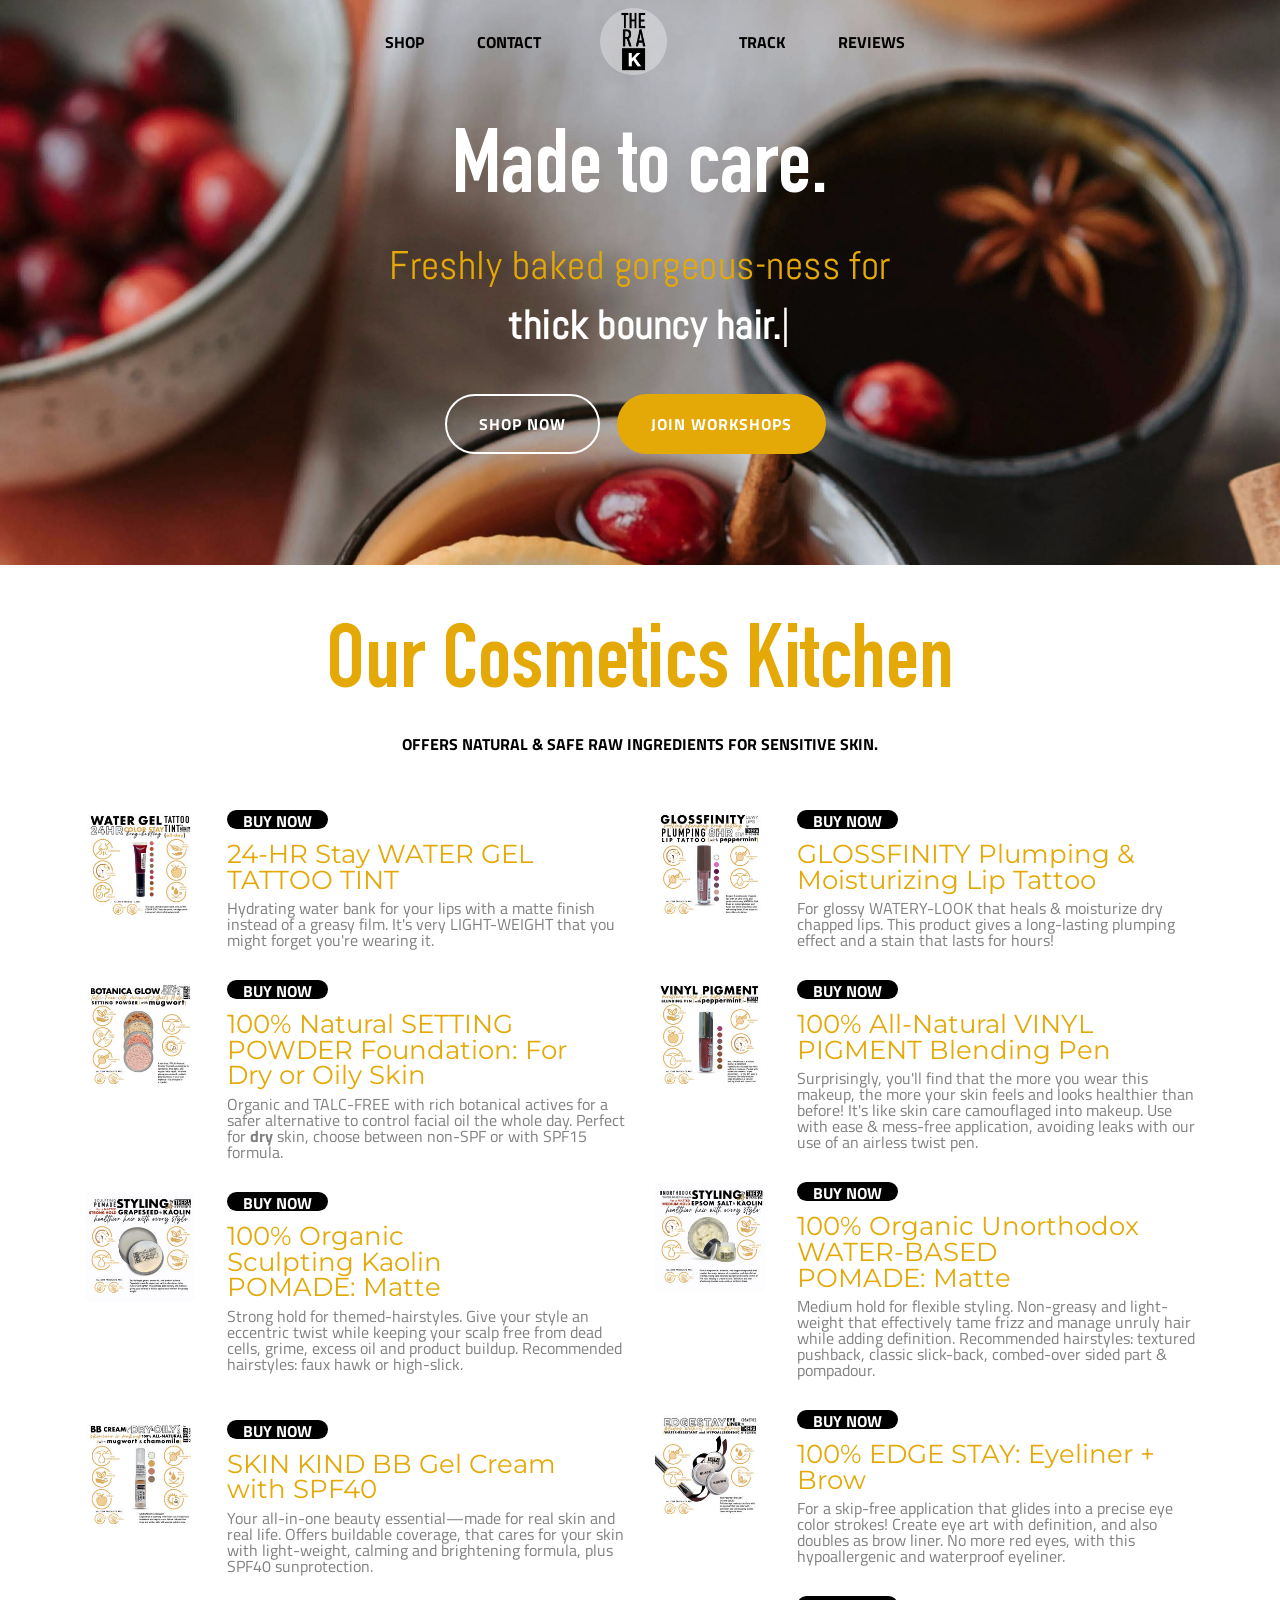
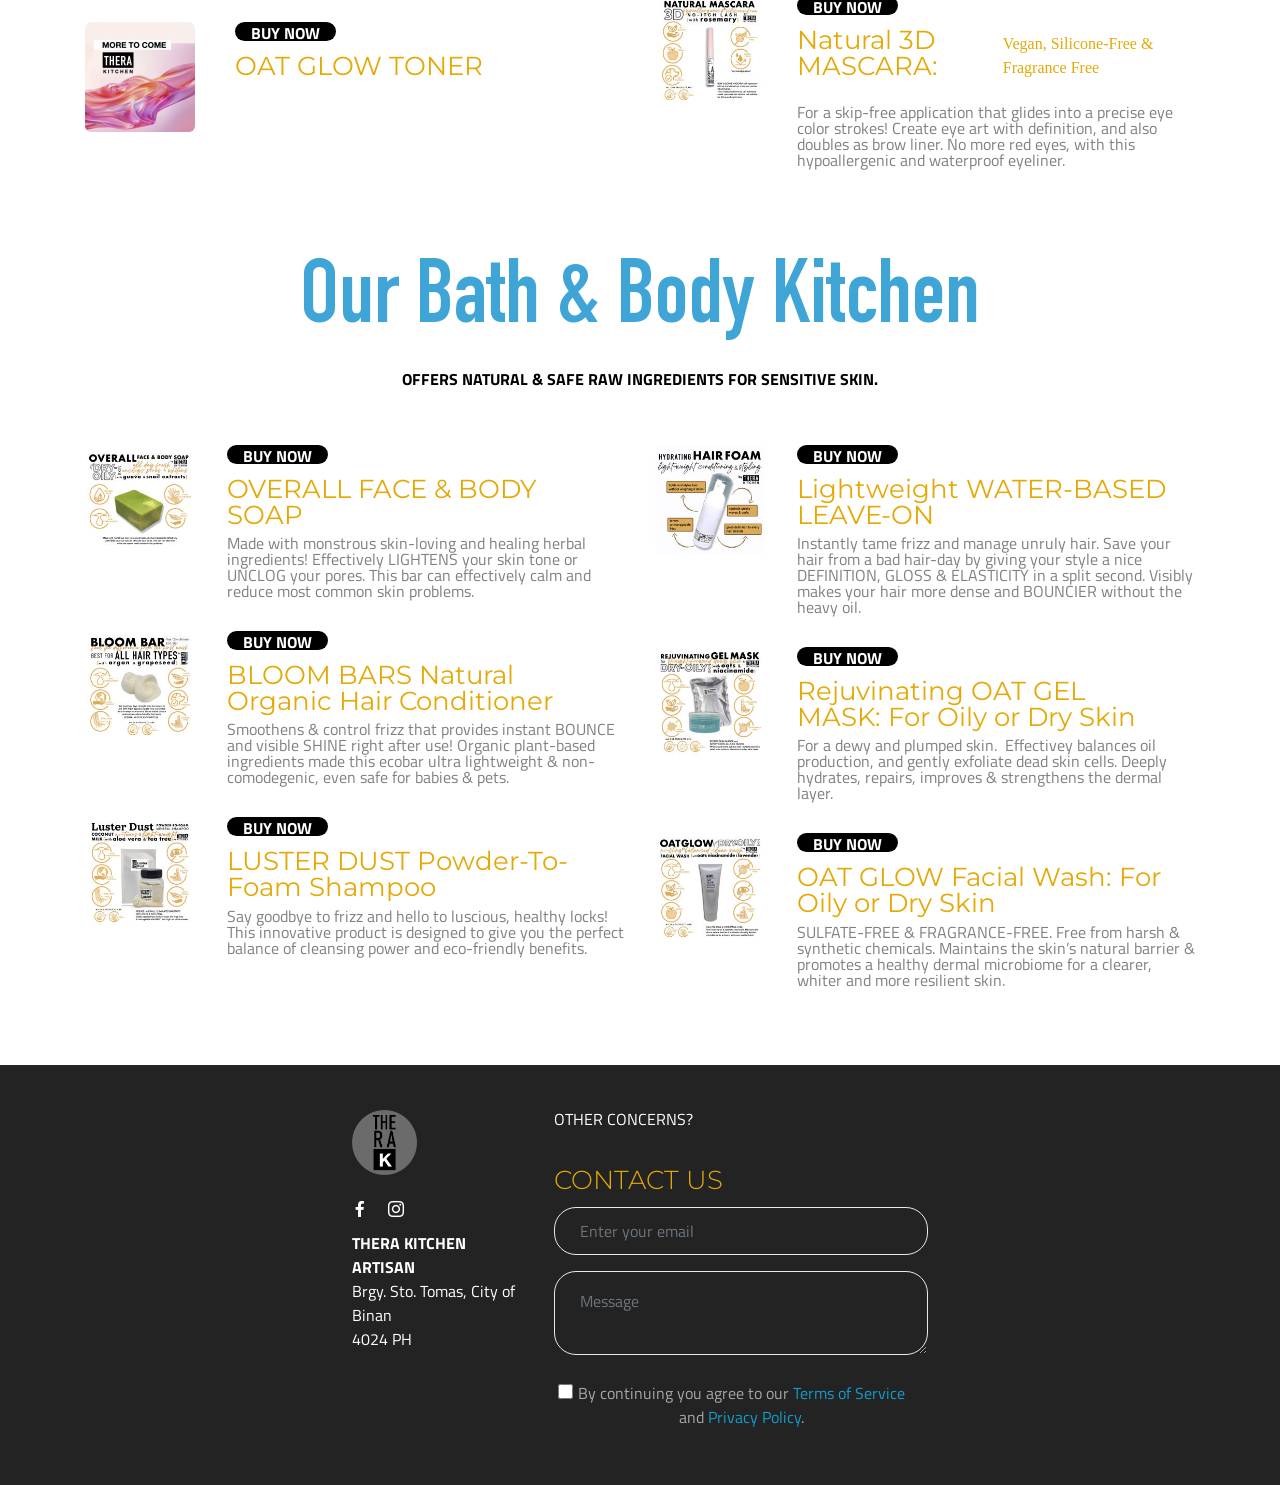
==== index.html @ 96ce272f "Edit1" ====
<!DOCTYPE html>
<html  >
<head>
  <!-- Site made with Mobirise Website Builder v5.9.25, https://mobirise.com -->
  <meta charset="UTF-8">
  <meta http-equiv="X-UA-Compatible" content="IE=edge">
  <meta name="generator" content="Mobirise v5.9.25, mobirise.com">
  <meta name="viewport" content="width=device-width, initial-scale=1, minimum-scale=1">
  <link rel="shortcut icon" href="assets/images/thera-round-logo-1-118x118.png" type="image/x-icon">
  <meta name="description" content="">
  
  
  <title>Home</title>
  <link rel="stylesheet" href="assets/web/assets/mobirise-icons/mobirise-icons.css">
  <link rel="stylesheet" href="assets/bootstrap/css/bootstrap.min.css">
  <link rel="stylesheet" href="assets/bootstrap/css/bootstrap-grid.min.css">
  <link rel="stylesheet" href="assets/bootstrap/css/bootstrap-reboot.min.css">
  <link rel="stylesheet" href="assets/web/assets/gdpr-plugin/gdpr-styles.css">
  <link rel="stylesheet" href="assets/dropdown/css/style.css">
  <link rel="stylesheet" href="assets/formstyler/jquery.formstyler.css">
  <link rel="stylesheet" href="assets/formstyler/jquery.formstyler.theme.css">
  <link rel="stylesheet" href="assets/datepicker/jquery.datetimepicker.min.css">
  <link rel="stylesheet" href="assets/socicon/css/styles.css">
  <link rel="stylesheet" href="assets/theme/css/style.css">
  <link rel="stylesheet" href="assets/recaptcha.css">
  <link href="assets/fonts/style.css" rel="stylesheet">
  <link rel="preload" href="https://fonts.googleapis.com/css?family=Abel:400&display=swap" as="style" onload="this.onload=null;this.rel='stylesheet'">
  <noscript><link rel="stylesheet" href="https://fonts.googleapis.com/css?family=Abel:400&display=swap"></noscript>
  <link rel="preload" href="https://fonts.googleapis.com/css?family=Titillium+Web:200,200i,300,300i,400,400i,600,600i,700,700i,900&display=swap" as="style" onload="this.onload=null;this.rel='stylesheet'">
  <noscript><link rel="stylesheet" href="https://fonts.googleapis.com/css?family=Titillium+Web:200,200i,300,300i,400,400i,600,600i,700,700i,900&display=swap"></noscript>
  <link rel="preload" href="https://fonts.googleapis.com/css?family=Montserrat:100,200,300,400,500,600,700,800,900,100i,200i,300i,400i,500i,600i,700i,800i,900i&display=swap" as="style" onload="this.onload=null;this.rel='stylesheet'">
  <noscript><link rel="stylesheet" href="https://fonts.googleapis.com/css?family=Montserrat:100,200,300,400,500,600,700,800,900,100i,200i,300i,400i,500i,600i,700i,800i,900i&display=swap"></noscript>
  <link rel="preload" as="style" href="assets/mobirise/css/mbr-additional.css?v=SNbkUy"><link rel="stylesheet" href="assets/mobirise/css/mbr-additional.css?v=SNbkUy" type="text/css">

  
  
  <!-- Meta Pixel Code -->
<script>
!function(f,b,e,v,n,t,s)
{if(f.fbq)return;n=f.fbq=function(){n.callMethod?
n.callMethod.apply(n,arguments):n.queue.push(arguments)};
if(!f._fbq)f._fbq=n;n.push=n;n.loaded=!0;n.version='2.0';
n.queue=[];t=b.createElement(e);t.async=!0;
t.src=v;s=b.getElementsByTagName(e)[0];
s.parentNode.insertBefore(t,s)}(window, document,'script',
'https://connect.facebook.net/en_US/fbevents.js');
fbq('init', '1042634527332040');
fbq('track', 'PageView');
</script>
<noscript><img height="1" width="1" style="display:none"
src="https://www.facebook.com/tr?id=1042634527332040&ev=PageView&noscript=1"
/></noscript>
<!-- End Meta Pixel Code -->
</head>
<body>
  
  <section class="menu popup-btn-cards cid-v7DWRbRtRK" once="menu" id="menu2-4t">

    
    

    <nav class="navbar navbar-dropdown navbar-fixed-top navbar-expand-lg">
        <div class="mbr-overlay" style="opacity: 0.9;"></div>

      
      
      <div class="collapse navbar-collapse" id="navbarSupportedContent">
            
        <div class="left-menu">
          <ul class="navbar-nav nav-dropdown" data-app-modern-menu="true"><li class="nav-item">
                  <a class="nav-link link text-black text-primary display-7" href="https://take.app/therakitchen/" target="_blank"><strong>SHOP</strong></a>
              </li>
              <li class="nav-item">
                  <a class="nav-link link text-black text-primary display-7" href="sms:+639989528137"><strong>CONTACT</strong></a>
              </li></ul>
        </div>

        <div class="brand-container">
          <div class="navbar-brand">
              <span class="navbar-logo">
                  <a href="index.html">
                      <img src="assets/images/thera-round-logo-1-118x118.png" alt="Thera Kitchen" style="height: 4.2rem;">
                  </a>
              </span>
              
          </div>
        </div>

        <div class="right-menu">
          <ul class="navbar-nav nav-dropdown" data-app-modern-menu="true"><li class="nav-item">
                <a class="nav-link link text-black text-primary display-7" href="https://spx.ph/" target="_blank"><strong>TRACK</strong></a>
            </li>
            <li class="nav-item">
                <a class="nav-link link text-black text-primary display-7" href="https://951faee5bf53443e90362c56c94fdb6d.elf.site" target="_blank"><strong>REVIEWS</strong></a>
            </li></ul>
        </div>
      </div>

          <button class="navbar-toggler" type="button" data-toggle="collapse" data-target="#navbarSupportedContent" aria-controls="navbarNavAltMarkup" aria-expanded="false" aria-label="Toggle navigation">
            <div class="hamburger">
                <span></span>
                <span></span>
                <span></span>
                <span></span>
            </div>
          </button>
    </nav>
</section>

<section class="mbr-section mbr-section--no-padding" id="custom-html-2z" custom-code="true" data-rv-view="2"></section>

<section class="mbr-section mbr-section--no-padding" id="custom-html-30" custom-code="true" data-rv-view="3"></section>

<section class="mbr-section mbr-section--no-padding" id="custom-html-31" custom-code="true" data-rv-view="4"></section>

<section class="mbr-section mbr-section--no-padding" id="custom-html-37" custom-code="true" data-rv-view="5"></section>

<section class="mbr-section mbr-section--no-padding" id="custom-html-36" custom-code="true" data-rv-view="6"></section>

<section class="mbr-section mbr-section--no-padding" id="custom-html-35" custom-code="true" data-rv-view="7"></section>

<section class="mbr-section mbr-section--no-padding" id="custom-html-32" custom-code="true" data-rv-view="8"></section>

<section class="mbr-section mbr-section--no-padding" id="custom-html-33" custom-code="true" data-rv-view="9"></section>

<section class="mbr-section mbr-section--no-padding" id="custom-html-34" custom-code="true" data-rv-view="10"></section>

<section class="header10 cid-v9wg8dvfxT mbr-parallax-background" id="header10-6y">

    

    

    <div class="container-fluid">
        <div class="row justify-content-center">
            <div class="mbr-white col-md-12 col-lg-10">
                <h1 class="mbr-section-title mbr-bold mbr-fonts-style align-center display-1">
                    Made to care.</h1>
                <div class="typed-text pb-3 align-center display-5">
                    <span class="mbr-section-subtitle mbr-fonts-style display-5">Freshly baked gorgeous-ness for<br>&nbsp;</span>
                    <span>
                      <span class="animated-element mbr-bold" data-word1="thick bouncy hair." data-word2="flawless contoured face." data-word3="rosy plumped lips." data-word4="healthy dewy skin." data-word5="naturally beautiful YOU." data-speed="59" data-words="5">
                      </span>
                    </span>
                </div>
                
                <div class="pt-3 mbr-section-btn align-center"><a class="btn btn-md mbr-white btn-white-outline display-7" type="submit" href="https://take.app/therakitchen"><strong>SHOP NOW</strong></a> <a class="btn btn-md mbr-white btn-warning display-7" type="submit" href="workshops.html"><strong>JOIN WORKSHOPS</strong></a></div>
            </div>
        </div>
    </div>
    
</section>

<section class="content03 cid-v9wg8LNErA" id="content03-6z">

    

    

    <div class="container">
        <h4 class="mbr-section-subtitle mbr-semibold align-center mbr-fonts-style display-1">Our Cosmetics Kitchen</h4>
        <h2 class="mbr-section-title align-center mbr-exbold mbr-fonts-style mbr-black display-7"><strong>OFFERS NATURAL &amp; SAFE RAW INGREDIENTS FOR SENSITIVE SKIN.</strong></h2>

        <div class="row pt-5">
            <div class="col-md-12 col-lg-6">
                <div class="menu-group">



                    <div class="row menu-row">
                        



                        
                        
                        
                    <div class="col-md-12 menu-item">
                            <div class="mbr-figure">
                                <a href="https://take.app/therakitchen/p/clzbiehib006iw82n6eqe2hu7"><img src="assets/images/water-gel-tint-cover-220x211.jpg" alt="Thera Kitchen" title=""></a>
                            </div>
                            <div class="wrapper">
                                <h5 class="item-tag mbr-white mbr-bold mbr-fonts-style display-7"><a href="https://take.app/therakitchen/p/clzbiehib006iw82n6eqe2hu7" class="text-white text-primary" target="_blank"><strong>BUY NOW</strong></a></h5>
                                <div class="menu-box">

                                    <p class="box-text mbr-black mbr-bold mbr-fonts-style display-4"><a href="https://take.app/therakitchen/p/clzbiehib006iw82n6eqe2hu7" target="_blank" class="text-primary">24-HR Stay WATER GEL TATTOO TINT</a></p>
                                    <div class="line"></div>
                                    <span class="mbr-fonts-style mbr-bold box-price mbr-black display-7"></span>
                                </div>
                                <h3 class="item-title mbr-fonts-style display-7">Hydrating water bank for your lips with a matte finish instead of a greasy film. It's very LIGHT-WEIGHT that you might forget you're wearing it.&nbsp;</h3>
                            </div>
                        </div><div class="col-md-12 menu-item">
                            <div class="mbr-figure">
                                <a href="https://take.app/therakitchen/p/clzcvery5000i894sxd1dv1rz" target="_blank"><img src="assets/images/setting-powder-cover-220x211.jpg" alt="Thera Kitchen" title=""></a>
                            </div>
                            <div class="wrapper">
                                <h5 class="item-tag mbr-white mbr-bold mbr-fonts-style display-7"><a href="https://take.app/therakitchen/p/clzcvery5000i894sxd1dv1rz" class="text-white text-primary" target="_blank"><strong>BUY NOW</strong></a></h5>
                                <div class="menu-box">

                                    <p class="box-text mbr-black mbr-bold mbr-fonts-style display-4"><a href="https://take.app/therakitchen/p/clzcvery5000i894sxd1dv1rz" target="_blank" class="text-primary">100% Natural SETTING POWDER Foundation: </a><span style="font-weight: normal;"><a href="https://take.app/therakitchen/p/clzcvery5000i894sxd1dv1rz" class="text-primary" target="_blank">For</a></span><a href="https://take.app/therakitchen/p/clzcvery5000i894sxd1dv1rz" class="text-primary" target="_blank"> </a><span style="font-weight: normal;"><a href="https://take.app/therakitchen/p/clzcvery5000i894sxd1dv1rz" class="text-primary" target="_blank">Dry or Oily Skin</a></span><br></p>
                                    <div class="line"></div>
                                    <span class="mbr-fonts-style mbr-bold box-price mbr-black display-7"></span>
                                </div>
                                <h3 class="item-title mbr-fonts-style display-7">Organic and TALC-FREE with rich botanical actives for a safer alternative to control facial oil the whole day. Perfect for <strong>dry</strong> skin, choose between non-SPF or with SPF15 formula.</h3>
                            </div>
                        </div><div class="col-md-12 menu-item">
                            <div class="mbr-figure">
                                <a href="https://take.app/therakitchen/p/clzcyngnh003iaszftchd6glw" target="_blank"><img src="assets/images/sculpting-pomade-220x211.jpg" alt="Mobirise" title=""></a>
                            </div>
                            <div class="wrapper">
                                <h5 class="item-tag mbr-white mbr-bold mbr-fonts-style display-7"><a href="https://take.app/therakitchen/p/clzcyngnh003iaszftchd6glw" class="text-white text-primary" target="_blank"><strong>BUY NOW</strong></a></h5>
                                <div class="menu-box">

                                    <p class="box-text mbr-black mbr-bold mbr-fonts-style display-4"><a href="https://take.app/therakitchen/p/clzcyngnh003iaszftchd6glw" class="text-primary" target="_blank">100% Organic </a><br><a href="https://take.app/therakitchen/p/clzcyngnh003iaszftchd6glw" class="text-primary" target="_blank">Sculpting Kaolin POMADE:&nbsp;</a><span style="font-weight: normal;"><a href="https://take.app/therakitchen/p/clzcyngnh003iaszftchd6glw" class="text-primary" target="_blank">Matte</a></span><br></p>
                                    <div class="line"></div>
                                    <span class="mbr-fonts-style mbr-bold box-price mbr-black display-7"></span>
                                </div>
                                <h3 class="item-title mbr-fonts-style display-7">Strong hold for themed-hairstyles. Give your style an eccentric twist while keeping your scalp free from dead cells, grime, excess oil and product buildup. Recommended hairstyles: faux hawk or high-slick.<div><br></div></h3>
                            </div>
                        </div><div class="col-md-12 menu-item">
                            <div class="mbr-figure">
                                <a href="https://take.app/therakitchen/p/cmcul5uqg0001l504pehutjw9" target="_blank"><img src="assets/images/skin-kind-cover-220x211.jpg" alt="Thera Kitchen" title=""></a>
                            </div>
                            <div class="wrapper">
                                <h5 class="item-tag mbr-white mbr-bold mbr-fonts-style display-7"><a href="https://take.app/therakitchen/p/cmcul5uqg0001l504pehutjw9" class="text-white text-primary" target="_blank"><strong>BUY NOW</strong></a></h5>
                                <div class="menu-box">

                                    <p class="box-text mbr-black mbr-bold mbr-fonts-style display-4"><a href="https://take.app/therakitchen/p/cmcul5uqg0001l504pehutjw9" target="_blank" class="text-primary">SKIN KIND BB Gel Cream with SPF40</a><br></p>
                                    <div class="line"></div>
                                    <span class="mbr-fonts-style mbr-bold box-price mbr-black display-7"></span>
                                </div>
                                <h3 class="item-title mbr-fonts-style display-7">Your all-in-one beauty essential—made for real skin and real life. Offers buildable coverage, that cares for your skin with light-weight, calming and brightening formula, plus SPF40 sunprotection.<div><br></div></h3>
                            </div>
                        </div><div class="col-md-12 menu-item">
                            <div class="mbr-figure">
                                <img src="assets/images/more-to-come-220x220.jpeg" alt="Mobirise" title="">
                            </div>
                            <div class="wrapper">
                                <h5 class="item-tag mbr-white mbr-bold mbr-fonts-style display-7"><strong>BUY NOW</strong></h5>
                                <div class="menu-box">

                                    <p class="box-text mbr-black mbr-bold mbr-fonts-style display-4"><a href="https://therakitchen.github.io/setting-powder/" target="_blank">OAT GLOW TONER</a><br></p>
                                    <div class="line"></div>
                                    <span class="mbr-fonts-style mbr-bold box-price mbr-black display-7"></span>
                                </div>
                                <h3 class="item-title mbr-fonts-style display-7"></h3>
                            </div>
                        </div></div>
                </div>




            </div>


            <div class="col-md-12 col-lg-6">
                <div class="menu-group">



                    <div class="row menu-row">
                        


                        
                        
                        
                    <div class="col-md-12 menu-item">

                            <div class="mbr-figure">
                                <a href="https://take.app/therakitchen/p/clzbi4pys003h2qyi2fo3h52q"><img src="assets/images/glossfinity-features-220x211.jpg" alt="Thera Kitchen" title=""></a>
                            </div>
                            <div class="wrapper">
                                <h5 class="item-tag mbr-white mbr-bold mbr-fonts-style display-7"><a href="https://take.app/therakitchen/p/clzbi4pys003h2qyi2fo3h52q" class="text-white text-primary" target="_blank"><strong>BUY NOW</strong></a></h5>
                                <div class="menu-box">

                                    <p class="box-text mbr-black mbr-bold mbr-fonts-style display-4"><a href="https://take.app/therakitchen/p/clzbi4pys003h2qyi2fo3h52q" target="_blank" class="text-primary">GLOSSFINITY Plumping &amp; Moisturizing Lip Tattoo</a><br></p>
                                    <div class="line"></div>
                                    <span class="mbr-fonts-style mbr-bold box-price mbr-black display-7"></span>
                                </div>
                                <h3 class="item-title mbr-fonts-style display-7">For glossy WATERY-LOOK that heals &amp; moisturize dry chapped lips. This product gives a long-lasting plumping effect and a stain that lasts for hours!</h3>
                            </div>
                        </div><div class="col-md-12 menu-item">

                            <div class="mbr-figure">
                                <a href="https://take.app/therakitchen/p/clzbie0fi007c41kn9tikwh5b" target="_blank"><img src="assets/images/vinyl-pigment-cover-220x211.jpg" alt="Thera Kitchen" title=""></a>
                            </div>
                            <div class="wrapper">
                                <h5 class="item-tag mbr-white mbr-bold mbr-fonts-style display-7"><a href="https://take.app/therakitchen/p/clzbie0fi007c41kn9tikwh5b" class="text-white text-primary" target="_blank"><strong>BUY NOW</strong></a></h5>
                                <div class="menu-box">

                                    <p class="box-text mbr-black mbr-bold mbr-fonts-style display-4"><span style="font-weight: normal;"><a href="https://take.app/therakitchen/p/clzbie0fi007c41kn9tikwh5b" class="text-primary" target="_blank">100% All-Natural VINYL PIGMENT Blending Pen</a></span><br></p>
                                    <div class="line"></div>
                                    <span class="mbr-fonts-style mbr-bold box-price mbr-black display-7"></span>
                                </div>
                                <h3 class="item-title mbr-fonts-style display-7">Surprisingly, you'll find that the more you wear this makeup, the more your skin feels and looks healthier than before! It's like skin care camouflaged into makeup. Use with ease &amp; mess-free application, avoiding leaks with our use of an airless twist pen.</h3>
                            </div>
                        </div><div class="col-md-12 menu-item">

                            <div class="mbr-figure">
                                <a href="https://take.app/therakitchen/p/clzcygfmt004mdjewl9w0b3og"><img src="assets/images/uwb-pomade-220x211.jpg" alt="Thera Kitchen" title=""></a>
                            </div>
                            <div class="wrapper">
                                <h5 class="item-tag mbr-white mbr-bold mbr-fonts-style display-7"><a href="https://take.app/therakitchen/p/clzcygfmt004mdjewl9w0b3og" class="text-white text-primary" target="_blank"><strong>BUY NOW</strong></a></h5>
                                <div class="menu-box">

                                    <p class="box-text mbr-black mbr-bold mbr-fonts-style display-4"><a href="https://take.app/therakitchen/p/clzcygfmt004mdjewl9w0b3og" class="text-primary" target="_blank">100% Organic Unorthodox WATER-BASED POMADE:</a><span style="font-weight: normal;"><a href="https://take.app/therakitchen/p/clzcygfmt004mdjewl9w0b3og" class="text-primary" target="_blank">&nbsp;Matte</a></span><br></p>
                                    <div class="line"></div>
                                    <span class="mbr-fonts-style mbr-bold box-price mbr-black display-7"></span>
                                </div>
                                <h3 class="item-title mbr-fonts-style display-7">Medium hold for flexible styling. Non-greasy and light-weight that effectively tame frizz and manage unruly hair while adding definition. Recommended hairstyles: textured pushback, classic slick-back, combed-over sided part &amp; pompadour.</h3>
                            </div>
                        </div><div class="col-md-12 menu-item">

                            <div class="mbr-figure">
                                <a href="https://take.app/therakitchen/p/cmd5yj90g000vl504thz5f2x0" target="_blank"><img src="assets/images/edgestay-eyeliner-220x211.jpg" alt="Thera Kitchen" title=""></a>
                            </div>
                            <div class="wrapper">
                                <h5 class="item-tag mbr-white mbr-bold mbr-fonts-style display-7"><a href="https://take.app/therakitchen/p/cmd5yj90g000vl504thz5f2x0" class="text-white text-primary" target="_blank"><strong>BUY NOW</strong></a></h5>
                                <div class="menu-box">

                                    <p class="box-text mbr-black mbr-bold mbr-fonts-style display-4"><span style="font-weight: normal;"><a href="https://take.app/therakitchen/p/cmd5yj90g000vl504thz5f2x0" class="text-primary" target="_blank">100% EDGE STAY: Eyeliner + Brow</a></span></p><p><a href="https://take.app/therakitchen/p/cmd5yj90g000vl504thz5f2x0" class="text-primary" target="_blank"></a></p><p></p>
                                    <div class="line"></div>
                                    <span class="mbr-fonts-style mbr-bold box-price mbr-black display-7"></span>
                                </div>
                                <h3 class="item-title mbr-fonts-style display-7">For a skip-free application that glides into a precise eye color strokes! Create eye art with definition, and also doubles as brow liner. No more red eyes, with this hypoallergenic and waterproof eyeliner.</h3>
                            </div>
                        </div><div class="col-md-12 menu-item">

                            <div class="mbr-figure">
                                <a href="https://take.app/therakitchen/p/clzcvjtco0003149smly6bcrg" target="_blank"><img src="assets/images/natural-3d-mascara-220x211.jpg" alt="Thera Kitchen" title=""></a>
                            </div>
                            <div class="wrapper">
                                <h5 class="item-tag mbr-white mbr-bold mbr-fonts-style display-7"><a href="https://take.app/therakitchen/p/cmd5yj90g000vl504thz5f2x0" class="text-white text-primary" target="_blank"><strong>BUY NOW</strong></a></h5>
                                <div class="menu-box">

                                    <p class="box-text mbr-black mbr-bold mbr-fonts-style display-4"><span style="font-weight: normal;"><a href="https://take.app/therakitchen/p/cmd5yj90g000vl504thz5f2x0" class="text-primary" target="_blank">Natural 3D MASCARA:&nbsp;</a></span></p><p><a href="https://take.app/therakitchen/p/cmd5yj90g000vl504thz5f2x0" class="text-primary" target="_blank"></a></p><p>Vegan, Silicone-Free &amp; Fragrance Free</p>
                                    <div class="line"></div>
                                    <span class="mbr-fonts-style mbr-bold box-price mbr-black display-7"></span>
                                </div>
                                <h3 class="item-title mbr-fonts-style display-7">For a skip-free application that glides into a precise eye color strokes! Create eye art with definition, and also doubles as brow liner. No more red eyes, with this hypoallergenic and waterproof eyeliner.</h3>
                            </div>
                        </div></div>
                </div>
            </div>

        </div>
    </div>
</section>

<section class="content03 cid-v9wg9ciJkA" id="content03-70">

    

    

    <div class="container">
        <h4 class="mbr-section-subtitle mbr-semibold align-center mbr-fonts-style display-1">Our Bath &amp; Body Kitchen</h4>
        <h2 class="mbr-section-title align-center mbr-exbold mbr-fonts-style mbr-black display-7"><strong>OFFERS NATURAL &amp; SAFE RAW INGREDIENTS FOR SENSITIVE SKIN.</strong></h2>

        <div class="row pt-5">
            <div class="col-md-12 col-lg-6">
                <div class="menu-group">



                    <div class="row menu-row">
                        



                        
                        
                        
                    <div class="col-md-12 menu-item">
                            <div class="mbr-figure">
                                <a href="https://take.app/therakitchen/p/clzcvrj3y0017xga9hlr51474" target="_blank"><img src="assets/images/overall-soap-220x211.jpg" alt="Thera Kitchen" title=""></a>
                            </div>
                            <div class="wrapper">
                                <h5 class="item-tag mbr-white mbr-bold mbr-fonts-style display-7"><a href="https://take.app/therakitchen/p/clzcvrj3y0017xga9hlr51474" class="text-white text-primary" target="_blank"><strong>BUY NOW</strong></a></h5>
                                <div class="menu-box">

                                    <p class="box-text mbr-black mbr-bold mbr-fonts-style display-4"><span style="font-weight: normal;"><a href="https://take.app/therakitchen/p/clzcvrj3y0017xga9hlr51474" class="text-primary" target="_blank">OVERALL FACE &amp; BODY SOAP</a></span></p>
                                    <div class="line"></div>
                                    <span class="mbr-fonts-style mbr-bold box-price mbr-black display-7"></span>
                                </div>
                                <h3 class="item-title mbr-fonts-style display-7">Made with monstrous skin-loving and healing herbal ingredients! Effectively LIGHTENS your skin tone or UNCLOG your pores. This bar can effectively calm and reduce most common skin problems.</h3>
                            </div>
                        </div><div class="col-md-12 menu-item">
                            <div class="mbr-figure">
                                <a href="https://take.app/therakitchen/p/cmgi4w9yx000yky04pkxyhbc0" target="_blank"><img src="assets/images/bloom-bar-piece-220x211.jpg" alt="Thera Kitchen" title=""></a>
                            </div>
                            <div class="wrapper">
                                <h5 class="item-tag mbr-white mbr-bold mbr-fonts-style display-7"><a href="https://take.app/therakitchen/p/cmgi4w9yx000yky04pkxyhbc0" class="text-white text-primary" target="_blank"><strong>BUY NOW</strong></a></h5>
                                <div class="menu-box">

                                    <p class="box-text mbr-black mbr-bold mbr-fonts-style display-4"><span style="font-weight: 400;"><a href="https://take.app/therakitchen/p/cmgi4w9yx000yky04pkxyhbc0" class="text-primary" target="_blank">BLOOM BARS Natural Organic Hair Conditioner</a></span></p>
                                    <div class="line"></div>
                                    <span class="mbr-fonts-style mbr-bold box-price mbr-black display-7"></span>
                                </div>
                                <h3 class="item-title mbr-fonts-style display-7">Smoothens &amp; control frizz that provides instant BOUNCE and visible SHINE right after use! Organic plant-based ingredients made this ecobar ultra lightweight &amp; non-comodegenic, even safe for babies &amp; pets.</h3>
                            </div>
                        </div><div class="col-md-12 menu-item">
                            <div class="mbr-figure">
                                <a href="https://take.app/therakitchen/p/clzk4cgbi003mo6ebsa56xczf" target="_blank"><img src="assets/images/luster-dust-cover-220x211.jpg" alt="Thera Kitchen" title=""></a>
                            </div>
                            <div class="wrapper">
                                <h5 class="item-tag mbr-white mbr-bold mbr-fonts-style display-7"><a href="https://take.app/therakitchen/p/clzk4cgbi003mo6ebsa56xczf" class="text-white text-primary" target="_blank"><strong>BUY NOW</strong></a></h5>
                                <div class="menu-box">

                                    <p class="box-text mbr-black mbr-bold mbr-fonts-style display-4"><span style="font-weight: 400;"><a href="https://take.app/therakitchen/p/clzk4cgbi003mo6ebsa56xczf" class="text-primary">LUSTER DUST Powder-To-Foam Shampoo</a></span></p>
                                    <div class="line"></div>
                                    <span class="mbr-fonts-style mbr-bold box-price mbr-black display-7"><strong><b><br></b><br></strong></span>
                                </div>
                                <h3 class="item-title mbr-fonts-style display-7">Say goodbye to frizz and hello to luscious, healthy locks! This innovative product is designed to give you the perfect balance of cleansing power and eco-friendly benefits.&nbsp;</h3>
                            </div>
                        </div></div>
                </div>




            </div>


            <div class="col-md-12 col-lg-6">
                <div class="menu-group">



                    <div class="row menu-row">
                        


                        
                        
                        
                    <div class="col-md-12 menu-item">

                            <div class="mbr-figure">
                                <img src="assets/images/hair-foam-features-220x211.jpg" alt="Thera Kitchen" title="">
                            </div>
                            <div class="wrapper">
                                <h5 class="item-tag mbr-white mbr-bold mbr-fonts-style display-7"><a href="https://therakitchen.github.io/waterbased-leaveon/" class="text-white text-primary" target="_blank"><strong>BUY NOW</strong></a></h5>
                                <div class="menu-box">

                                    <p class="box-text mbr-black mbr-bold mbr-fonts-style display-4"><a href="https://therakitchen.github.io/waterbased-leaveon/" class="text-warning text-primary" target="_blank">Lightweight WATER-BASED LEAVE-ON</a><br></p>
                                    <div class="line"></div>
                                    <span class="mbr-fonts-style mbr-bold box-price mbr-black display-7"></span>
                                </div>
                                <h3 class="item-title mbr-fonts-style display-7">Instantly tame frizz and manage unruly hair. Save your hair from a bad hair-day by giving your style a nice DEFINITION, GLOSS &amp; ELASTICITY in a split second. Visibly makes your hair more dense and BOUNCIER without the heavy oil.</h3>
                            </div>
                        </div><div class="col-md-12 menu-item">

                            <div class="mbr-figure">
                                <img src="assets/images/rejuv-mask-cover-220x211.jpg" alt="Thera Kitchen" title="">
                            </div>
                            <div class="wrapper">
                                <h5 class="item-tag mbr-white mbr-bold mbr-fonts-style display-7"><a href="https://therakitchen.github.io/gel-mask/" class="text-white text-primary" target="_blank"><strong>BUY NOW</strong></a></h5>
                                <div class="menu-box">

                                    <p class="box-text mbr-black mbr-bold mbr-fonts-style display-4"><a href="https://therakitchen.github.io/gel-mask/" class="text-warning text-primary" target="_blank">Rejuvinating OAT GEL MASK:&nbsp;</a><span style="font-weight: normal;"><a href="https://therakitchen.github.io/gel-mask/" class="text-primary" target="_blank">For Oily or Dry Skin</a></span><br></p>
                                    <div class="line"></div>
                                    <span class="mbr-fonts-style mbr-bold box-price mbr-black display-7"></span>
                                </div>
                                <h3 class="item-title mbr-fonts-style display-7">For a dewy and plumped skin. &nbsp;Effectivey balances oil production, and gently exfoliate dead skin cells. Deeply hydrates, repairs, improves &amp; strengthens the dermal layer.</h3>
                            </div>
                        </div><div class="col-md-12 menu-item">

                            <div class="mbr-figure">
                                <a href="https://take.app/therakitchen/p/cmgi0ica10019kv04xwav1nyk" target="_blank"><img src="assets/images/oat-glow-cover-220x211.jpg" alt="Thera Kitchen" title=""></a>
                            </div>
                            <div class="wrapper">
                                <h5 class="item-tag mbr-white mbr-bold mbr-fonts-style display-7"><a href="https://take.app/therakitchen/p/cmgi0ica10019kv04xwav1nyk" class="text-white text-primary" target="_blank"><strong>BUY NOW</strong></a></h5>
                                <div class="menu-box">

                                    <p class="box-text mbr-black mbr-bold mbr-fonts-style display-4"><a href="https://take.app/therakitchen/p/cmgi0ica10019kv04xwav1nyk" class="text-warning text-primary" target="_blank">OAT GLOW Facial Wash:&nbsp;</a><span style="font-weight: normal;"><a href="https://take.app/therakitchen/p/cmgi0ica10019kv04xwav1nyk" class="text-primary" target="_blank">For Oily or Dry Skin</a></span><br></p>
                                    <div class="line"></div>
                                    <span class="mbr-fonts-style mbr-bold box-price mbr-black display-7"></span>
                                </div>
                                <h3 class="item-title mbr-fonts-style display-7">SULFATE-FREE &amp; FRAGRANCE-FREE. Free from harsh &amp; synthetic chemicals. Maintains the skin’s natural barrier &amp; promotes a healthy dermal microbiome for a clearer, whiter and more resilient skin.</h3>
                            </div>
                        </div></div>
                </div>
            </div>

        </div>
    </div>
</section>

<section class="cid-uIosyL8bml" id="footer7-2y">

    

    

    <div class="container-fluid">
        <div class="row justify-content-center align-center">
            <div class="col-lg-2 col-md-3 pb-3">
              <div class="logo-section align-left">
                  <a href="#">
                    <img src="assets/images/thera-round-logo-1-118x118.png" alt="Mobirise" style="width: 38%;">
                  </a>
              </div>
              <div class="social-media align-left">
                 <ul>
                   <li>
                       <a class="icon-transition" href="https://www.facebook.com/therakitchenph" target="_blank">
                           <span class="mbr-iconfont mbr-white socicon-facebook socicon"></span>
                       </a>
                   </li>
                   <li>
                       <a class="icon-transition" href="https://www.instagram.com/therakitchenartisan/" target="_blank">
                           <span class="mbr-iconfont mbr-white socicon-instagram socicon"></span>
                       </a>
                   </li>
                   
                   
                   
                 </ul>
              </div>
              <h3 class="mbr-fonts-style mbr-text mbr-white align-left display-7"><strong>THERA KITCHEN ARTISAN</strong><br>Brgy. Sto. Tomas, City of Binan<br>4024 PH</h3>
            </div>
            
            
            
            <div class="col-lg-4 col-md-8 pb-3">
                <h3 class="mbr-fonts-style mbr-section-title mbr-white align-left display-7">
                    OTHER CONCERNS?</h3>
                <h3 class="mbr-fonts-style mbr-offer mbr-white align-left display-4">CONTACT US</h3>
                <div class="form-wrap" data-form-type="formoid">
<!--Formbuilder Form-->
<form action="https://mobirise.eu/" method="POST" class="mbr-form form-with-styler" data-form-title="My Mobirise Form"><input type="hidden" name="email" data-form-email="true" value="c5gCw3nW+0qg525mZxgt//NTsoxZxRVreriyguYRglPA5v6F9N/vcffHFnNOJ+s/wQJXWTwABsBVRvGnM7tS3qtKIDxVfMCjeHt5mROWXdOpRlIRes23puURObyYQQSx.2XeEUFaMxjT5/rarYaxF1IwbdkJoBC39amAApu1TMCM95PL1mpQe/kjte/JDH9Hu+OG2vrTg+cq/VGKSDejqjZtYwhAT1EWr9ruwFzXRAo1wGbFI+wmvzY/UKBBcPsOn">
<div class="row">
<div hidden="hidden" data-form-alert="" class="alert alert-success col-12">Thanks for filling out the form! Someone will get back to you soon! 🌸</div>
<div hidden="hidden" data-form-alert-danger="" class="alert alert-danger col-12"> </div>
</div>
<div class="dragArea row">
<div class="col-md-12 form-group" data-for="email">
<input type="email" name="email" placeholder="Enter your email" data-form-field="Email" required="required" class="form-control display-7" value="" id="email-footer7-2y">
</div>
<div class="col-lg-12 col-md-12 col-sm-12 form-group" data-for="textarea">
<textarea name="textarea" placeholder="Message" data-form-field="textarea" required="required" class="form-control display-7" id="textarea-footer7-2y"></textarea>
</div>
</div>
<span class="gdpr-block">
<label>
<span class="textGDPR display-7" style="color: #a7a7a7"><input type="checkbox" name="gdpr" id="gdpr-footer7-2y" required="">By continuing you agree to our <a style="color: #149dcc; text-decoration: none;" href="terms.html">Terms of Service</a> and <a style="color: #149dcc; text-decoration: none;" href="policy.html">Privacy Policy</a>.</span>
</label>
</span></form><!--Formbuilder Form-->
</div>
            </div>
        </div>
    </div>
</section>


<script src="assets/web/assets/jquery/jquery.min.js"></script>
  <script src="assets/popper/popper.min.js"></script>
  <script src="assets/bootstrap/js/bootstrap.min.js"></script>
  <script src="assets/smoothscroll/smooth-scroll.js"></script>
  <script src="assets/dropdown/js/nav-dropdown.js"></script>
  <script src="assets/dropdown/js/navbar-dropdown.js"></script>
  <script src="assets/touchswipe/jquery.touch-swipe.min.js"></script>
  <script src="assets/typed/typed.min.js"></script>
  <script src="assets/parallax/jarallax.min.js"></script>
  <script src="assets/formstyler/jquery.formstyler.js"></script>
  <script src="assets/formstyler/jquery.formstyler.min.js"></script>
  <script src="assets/datepicker/jquery.datetimepicker.full.js"></script>
  <script src="assets/theme/js/script.js"></script>
  <script src="assets/formoid.min.js"></script>
  
  
  <script src="https://static.elfsight.com/platform/platform.js" data-use-service-core defer></script>
<div class="elfsight-app-46b70f9b-98d2-4c6c-9b4e-8c60472d71ab" data-elfsight-app-lazy></div>
</body>
</html>
---- assets/web/assets/mobirise-icons/mobirise-icons.css ----
@font-face {
  font-family: 'MobiriseIcons';
  src:  url('mobirise-icons.eot?spat4u');
  src:  url('mobirise-icons.eot?spat4u#iefix') format('embedded-opentype'),
    url('mobirise-icons.ttf?spat4u') format('truetype'),
    url('mobirise-icons.woff?spat4u') format('woff'),
    url('mobirise-icons.svg?spat4u#MobiriseIcons') format('svg');
  font-weight: normal;
  font-style: normal;
  font-display: swap;
}

[class^="mbri-"], [class*=" mbri-"] {
  /* use !important to prevent issues with browser extensions that change fonts */
  font-family: MobiriseIcons !important;
  speak: none;
  font-style: normal;
  font-weight: normal;
  font-variant: normal;
  text-transform: none;
  line-height: 1;

  /* Better Font Rendering =========== */
  -webkit-font-smoothing: antialiased;
  -moz-osx-font-smoothing: grayscale;
}

.mbri-add-submenu:before {
  content: "\e900";
}
.mbri-alert:before {
  content: "\e901";
}
.mbri-align-center:before {
  content: "\e902";
}
.mbri-align-justify:before {
  content: "\e903";
}
.mbri-align-left:before {
  content: "\e904";
}
.mbri-align-right:before {
  content: "\e905";
}
.mbri-android:before {
  content: "\e906";
}
.mbri-apple:before {
  content: "\e907";
}
.mbri-arrow-down:before {
  content: "\e908";
}
.mbri-arrow-next:before {
  content: "\e909";
}
.mbri-arrow-prev:before {
  content: "\e90a";
}
.mbri-arrow-up:before {
  content: "\e90b";
}
.mbri-bold:before {
  content: "\e90c";
}
.mbri-bookmark:before {
  content: "\e90d";
}
.mbri-bootstrap:before {
  content: "\e90e";
}
.mbri-briefcase:before {
  content: "\e90f";
}
.mbri-browse:before {
  content: "\e910";
}
.mbri-bulleted-list:before {
  content: "\e911";
}
.mbri-calendar:before {
  content: "\e912";
}
.mbri-camera:before {
  content: "\e913";
}
.mbri-cart-add:before {
  content: "\e914";
}
.mbri-cart-full:before {
  content: "\e915";
}
.mbri-cash:before {
  content: "\e916";
}
.mbri-change-style:before {
  content: "\e917";
}
.mbri-chat:before {
  content: "\e918";
}
.mbri-clock:before {
  content: "\e919";
}
.mbri-close:before {
  content: "\e91a";
}
.mbri-cloud:before {
  content: "\e91b";
}
.mbri-code:before {
  content: "\e91c";
}
.mbri-contact-form:before {
  content: "\e91d";
}
.mbri-credit-card:before {
  content: "\e91e";
}
.mbri-cursor-click:before {
  content: "\e91f";
}
.mbri-cust-feedback:before {
  content: "\e920";
}
.mbri-database:before {
  content: "\e921";
}
.mbri-delivery:before {
  content: "\e922";
}
.mbri-desktop:before {
  content: "\e923";
}
.mbri-devices:before {
  content: "\e924";
}
.mbri-down:before {
  content: "\e925";
}
.mbri-download:before {
  content: "\e989";
}
.mbri-drag-n-drop:before {
  content: "\e927";
}
.mbri-drag-n-drop2:before {
  content: "\e928";
}
.mbri-edit:before {
  content: "\e929";
}
.mbri-edit2:before {
  content: "\e92a";
}
.mbri-error:before {
  content: "\e92b";
}
.mbri-extension:before {
  content: "\e92c";
}
.mbri-features:before {
  content: "\e92d";
}
.mbri-file:before {
  content: "\e92e";
}
.mbri-flag:before {
  content: "\e92f";
}
.mbri-folder:before {
  content: "\e930";
}
.mbri-gift:before {
  content: "\e931";
}
.mbri-github:before {
  content: "\e932";
}
.mbri-globe:before {
  content: "\e933";
}
.mbri-globe-2:before {
  content: "\e934";
}
.mbri-growing-chart:before {
  content: "\e935";
}
.mbri-hearth:before {
  content: "\e936";
}
.mbri-help:before {
  content: "\e937";
}
.mbri-home:before {
  content: "\e938";
}
.mbri-hot-cup:before {
  content: "\e939";
}
.mbri-idea:before {
  content: "\e93a";
}
.mbri-image-gallery:before {
  content: "\e93b";
}
.mbri-image-slider:before {
  content: "\e93c";
}
.mbri-info:before {
  content: "\e93d";
}
.mbri-italic:before {
  content: "\e93e";
}
.mbri-key:before {
  content: "\e93f";
}
.mbri-laptop:before {
  content: "\e940";
}
.mbri-layers:before {
  content: "\e941";
}
.mbri-left-right:before {
  content: "\e942";
}
.mbri-left:before {
  content: "\e943";
}
.mbri-letter:before {
  content: "\e944";
}
.mbri-like:before {
  content: "\e945";
}
.mbri-link:before {
  content: "\e946";
}
.mbri-lock:before {
  content: "\e947";
}
.mbri-login:before {
  content: "\e948";
}
.mbri-logout:before {
  content: "\e949";
}
.mbri-magic-stick:before {
  content: "\e94a";
}
.mbri-map-pin:before {
  content: "\e94b";
}
.mbri-menu:before {
  content: "\e94c";
}
.mbri-mobile:before {
  content: "\e94d";
}
.mbri-mobile2:before {
  content: "\e94e";
}
.mbri-mobirise:before {
  content: "\e94f";
}
.mbri-more-horizontal:before {
  content: "\e950";
}
.mbri-more-vertical:before {
  content: "\e951";
}
.mbri-music:before {
  content: "\e952";
}
.mbri-new-file:before {
  content: "\e953";
}
.mbri-numbered-list:before {
  content: "\e954";
}
.mbri-opened-folder:before {
  content: "\e955";
}
.mbri-pages:before {
  content: "\e956";
}
.mbri-paper-plane:before {
  content: "\e957";
}
.mbri-paperclip:before {
  content: "\e958";
}
.mbri-photo:before {
  content: "\e959";
}
.mbri-photos:before {
  content: "\e95a";
}
.mbri-pin:before {
  content: "\e95b";
}
.mbri-play:before {
  content: "\e95c";
}
.mbri-plus:before {
  content: "\e95d";
}
.mbri-preview:before {
  content: "\e95e";
}
.mbri-print:before {
  content: "\e95f";
}
.mbri-protect:before {
  content: "\e960";
}
.mbri-question:before {
  content: "\e961";
}
.mbri-quote-left:before {
  content: "\e962";
}
.mbri-quote-right:before {
  content: "\e963";
}
.mbri-refresh:before {
  content: "\e964";
}
.mbri-responsive:before {
  content: "\e965";
}
.mbri-right:before {
  content: "\e966";
}
.mbri-rocket:before {
  content: "\e967";
}
.mbri-sad-face:before {
  content: "\e968";
}
.mbri-sale:before {
  content: "\e969";
}
.mbri-save:before {
  content: "\e96a";
}
.mbri-search:before {
  content: "\e96b";
}
.mbri-setting:before {
  content: "\e96c";
}
.mbri-setting2:before {
  content: "\e96d";
}
.mbri-setting3:before {
  content: "\e96e";
}
.mbri-share:before {
  content: "\e96f";
}
.mbri-shopping-bag:before {
  content: "\e970";
}
.mbri-shopping-basket:before {
  content: "\e971";
}
.mbri-shopping-cart:before {
  content: "\e972";
}
.mbri-sites:before {
  content: "\e973";
}
.mbri-smile-face:before {
  content: "\e974";
}
.mbri-speed:before {
  content: "\e975";
}
.mbri-star:before {
  content: "\e976";
}
.mbri-success:before {
  content: "\e977";
}
.mbri-sun:before {
  content: "\e978";
}
.mbri-sun2:before {
  content: "\e979";
}
.mbri-tablet:before {
  content: "\e97a";
}
.mbri-tablet-vertical:before {
  content: "\e97b";
}
.mbri-target:before {
  content: "\e97c";
}
.mbri-timer:before {
  content: "\e97d";
}
.mbri-to-ftp:before {
  content: "\e97e";
}
.mbri-to-local-drive:before {
  content: "\e97f";
}
.mbri-touch-swipe:before {
  content: "\e980";
}
.mbri-touch:before {
  content: "\e981";
}
.mbri-trash:before {
  content: "\e982";
}
.mbri-underline:before {
  content: "\e983";
}
.mbri-unlink:before {
  content: "\e984";
}
.mbri-unlock:before {
  content: "\e985";
}
.mbri-up-down:before {
  content: "\e986";
}
.mbri-up:before {
  content: "\e987";
}
.mbri-update:before {
  content: "\e988";
}
.mbri-upload:before {
 content: "\e926"; 
}
.mbri-user:before {
  content: "\e98a";
}
.mbri-user2:before {
  content: "\e98b";
}
.mbri-users:before {
  content: "\e98c";
}
.mbri-video:before {
  content: "\e98d";
}
.mbri-video-play:before {
  content: "\e98e";
}
.mbri-watch:before {
  content: "\e98f";
}
.mbri-website-theme:before {
  content: "\e990";
}
.mbri-wifi:before {
  content: "\e991";
}
.mbri-windows:before {
  content: "\e992";
}
.mbri-zoom-out:before {
  content: "\e993";
}
.mbri-redo:before {
  content: "\e994";
}
.mbri-undo:before {
  content: "\e995";
}
---- assets/web/assets/gdpr-plugin/gdpr-styles.css ----
.gdpr-block {
    padding: 10px;
    font-size: 14px;
    display: block;
    width: 100%;
    text-align: center;
}
.gdpr-block.covert {
	display: none;
}
.textGDPR {
    position: relative;
}
.gdpr-block label span.textGDPR input[name='gdpr']{
    width: 15px;
    height: 15px;
    margin: 0;
    position: absolute;
    top: 3px;
    left: -20px;
}
.gdpr-block label {
    color: #a7a7a7;
    vertical-align: middle;
    user-select: none;
    margin-bottom: 0;
}
---- assets/dropdown/css/style.css ----
.navbar-dropdown {
  left: 0;
  padding: 0;
  position: absolute;
  right: 0;
  top: 0;
  transition: all 0.45s ease;
  z-index: 1030;
  background: #282828; }
  .navbar-dropdown .navbar-logo {
    margin-right: 0.8rem;
    transition: margin 0.3s ease-in-out;
    vertical-align: middle; }
    .navbar-dropdown .navbar-logo img {
      height: 3.125rem;
      transition: all 0.3s ease-in-out; }
    .navbar-dropdown .navbar-logo.mbr-iconfont {
      font-size: 3.125rem;
      line-height: 3.125rem; }
  .navbar-dropdown .navbar-caption {
    font-weight: 700;
    white-space: normal;
    vertical-align: -4px;
    line-height: 3.125rem !important; }
    .navbar-dropdown .navbar-caption, .navbar-dropdown .navbar-caption:hover {
      color: inherit;
      text-decoration: none; }
  .navbar-dropdown .mbr-iconfont + .navbar-caption {
    vertical-align: -1px; }
  .navbar-dropdown.navbar-fixed-top {
    position: fixed; }
  .navbar-dropdown .navbar-brand span {
    vertical-align: -4px; }
  .navbar-dropdown.bg-color.transparent {
    background: none; }
  .navbar-dropdown.navbar-short .navbar-brand {
    padding: 0.625rem 0; }
    .navbar-dropdown.navbar-short .navbar-brand span {
      vertical-align: -1px; }
  .navbar-dropdown.navbar-short .navbar-caption {
    line-height: 2.375rem !important;
    vertical-align: -2px; }
  .navbar-dropdown.navbar-short .navbar-logo {
    margin-right: 0.5rem; }
    .navbar-dropdown.navbar-short .navbar-logo img {
      height: 2.375rem; }
    .navbar-dropdown.navbar-short .navbar-logo.mbr-iconfont {
      font-size: 2.375rem;
      line-height: 2.375rem; }
  .navbar-dropdown.navbar-short .mbr-table-cell {
    height: 3.625rem; }
  .navbar-dropdown .navbar-close {
    left: 0.6875rem;
    position: fixed;
    top: 0.75rem;
    z-index: 1000; }
  .navbar-dropdown .hamburger-icon {
    content: "";
    display: inline-block;
    vertical-align: middle;
    width: 16px;
    -webkit-box-shadow: 0 -6px 0 1px #282828,0 0 0 1px #282828,0 6px 0 1px #282828;
    -moz-box-shadow: 0 -6px 0 1px #282828,0 0 0 1px #282828,0 6px 0 1px #282828;
    box-shadow: 0 -6px 0 1px #282828,0 0 0 1px #282828,0 6px 0 1px #282828; }

.dropdown-menu .dropdown-toggle[data-toggle="dropdown-submenu"]::after {
  border-bottom: 0.35em solid transparent;
  border-left: 0.35em solid;
  border-right: 0;
  border-top: 0.35em solid transparent;
  margin-left: 0.3rem; }

.dropdown-menu .dropdown-item:focus {
  outline: 0; }

.nav-dropdown {
  font-size: 0.75rem;
  font-weight: 500;
  height: auto !important; }
  .nav-dropdown .nav-btn {
    padding-left: 1rem; }
  .nav-dropdown .link {
    margin: .667em 1.667em;
    font-weight: 500;
    padding: 0;
    transition: color .2s ease-in-out; }
    .nav-dropdown .link.dropdown-toggle {
      margin-right: 2.583em; }
      .nav-dropdown .link.dropdown-toggle::after {
        margin-left: .25rem;
        border-top: 0.35em solid;
        border-right: 0.35em solid transparent;
        border-left: 0.35em solid transparent;
        border-bottom: 0; }
      .nav-dropdown .link.dropdown-toggle[aria-expanded="true"] {
        margin: 0;
        padding: 0.667em 3.263em  0.667em 1.667em; }
  .nav-dropdown .link::after,
  .nav-dropdown .dropdown-item::after {
    color: inherit; }
  .nav-dropdown .btn {
    font-size: 0.75rem;
    font-weight: 700;
    letter-spacing: 0;
    margin-bottom: 0;
    padding-left: 1.25rem;
    padding-right: 1.25rem; }
  .nav-dropdown .dropdown-menu {
    border-radius: 0;
    border: 0;
    left: 0;
    margin: 0;
    padding-bottom: 1.25rem;
    padding-top: 1.25rem;
    position: relative; }
  .nav-dropdown .dropdown-submenu {
    margin-left: 0.125rem;
    top: 0; }
  .nav-dropdown .dropdown-item {
    font-size: 0.8125rem;
    font-weight: 500;
    line-height: 2;
    padding: 0.3846em 4.615em 0.3846em 1.5385em;
    position: relative;
    transition: color .2s ease-in-out, background-color .2s ease-in-out; }
    .nav-dropdown .dropdown-item::after {
      margin-top: -0.3077em;
      position: absolute;
      right: 1.1538em;
      top: 50%; }
    .nav-dropdown .dropdown-item:focus, .nav-dropdown .dropdown-item:hover {
      background: none; }

@media (max-width: 767px) {
  .nav-dropdown.navbar-toggleable-sm {
    bottom: 0;
    display: none;
    left: 0;
    overflow-x: hidden;
    position: fixed;
    top: 0;
    transform: translateX(-100%);
    -ms-transform: translateX(-100%);
    -webkit-transform: translateX(-100%);
    width: 18.75rem;
    z-index: 999; } }
.nav-dropdown.navbar-toggleable-xl {
  bottom: 0;
  display: none;
  left: 0;
  overflow-x: hidden;
  position: fixed;
  top: 0;
  transform: translateX(-100%);
  -ms-transform: translateX(-100%);
  -webkit-transform: translateX(-100%);
  width: 18.75rem;
  z-index: 999; }

.nav-dropdown-sm {
  display: block !important;
  overflow-x: hidden;
  overflow: auto;
  padding-top: 3.875rem; }
  .nav-dropdown-sm::after {
    content: "";
    display: block;
    height: 3rem;
    width: 100%; }
  .nav-dropdown-sm.collapse.in ~ .navbar-close {
    display: block !important; }
  .nav-dropdown-sm.collapsing, .nav-dropdown-sm.collapse.in {
    transform: translateX(0);
    -ms-transform: translateX(0);
    -webkit-transform: translateX(0);
    transition: all 0.25s ease-out;
    -webkit-transition: all 0.25s ease-out;
    background: #282828; }
  .nav-dropdown-sm.collapsing[aria-expanded="false"] {
    transform: translateX(-100%);
    -ms-transform: translateX(-100%);
    -webkit-transform: translateX(-100%); }
  .nav-dropdown-sm .nav-item {
    display: block;
    margin-left: 0 !important;
    padding-left: 0; }
  .nav-dropdown-sm .link,
  .nav-dropdown-sm .dropdown-item {
    border-top: 1px dotted rgba(255, 255, 255, 0.1);
    font-size: 0.8125rem;
    line-height: 1.6;
    margin: 0 !important;
    padding: 0.875rem 2.4rem 0.875rem 1.5625rem !important;
    position: relative;
    white-space: normal; }
    .nav-dropdown-sm .link:focus, .nav-dropdown-sm .link:hover,
    .nav-dropdown-sm .dropdown-item:focus,
    .nav-dropdown-sm .dropdown-item:hover {
      background: rgba(0, 0, 0, 0.2) !important;
      color: #c0a375; }
  .nav-dropdown-sm .nav-btn {
    position: relative;
    padding: 1.5625rem 1.5625rem 0 1.5625rem; }
    .nav-dropdown-sm .nav-btn::before {
      border-top: 1px dotted rgba(255, 255, 255, 0.1);
      content: "";
      left: 0;
      position: absolute;
      top: 0;
      width: 100%; }
    .nav-dropdown-sm .nav-btn + .nav-btn {
      padding-top: 0.625rem; }
      .nav-dropdown-sm .nav-btn + .nav-btn::before {
        display: none; }
  .nav-dropdown-sm .btn {
    padding: 0.625rem 0; }
  .nav-dropdown-sm .dropdown-toggle[data-toggle="dropdown-submenu"]::after {
    margin-left: .25rem;
    border-top: 0.35em solid;
    border-right: 0.35em solid transparent;
    border-left: 0.35em solid transparent;
    border-bottom: 0; }
  .nav-dropdown-sm .dropdown-toggle[data-toggle="dropdown-submenu"][aria-expanded="true"]::after {
    border-top: 0;
    border-right: 0.35em solid transparent;
    border-left: 0.35em solid transparent;
    border-bottom: 0.35em solid; }
  .nav-dropdown-sm .dropdown-menu {
    margin: 0;
    padding: 0;
    position: relative;
    top: 0;
    left: 0;
    width: 100%;
    border: 0;
    float: none;
    border-radius: 0;
    background: none; }
  .nav-dropdown-sm .dropdown-submenu {
    left: 100%;
    margin-left: 0.125rem;
    margin-top: -1.25rem;
    top: 0; }

.navbar-toggleable-sm .nav-dropdown .dropdown-menu {
  position: absolute; }

.navbar-toggleable-sm .nav-dropdown .dropdown-submenu {
  left: 100%;
  margin-left: 0.125rem;
  margin-top: -1.25rem;
  top: 0; }

.navbar-toggleable-sm.opened .nav-dropdown .dropdown-menu {
  position: relative; }

.navbar-toggleable-sm.opened .nav-dropdown .dropdown-submenu {
  left: 0;
  margin-left: 00rem;
  margin-top: 0rem;
  top: 0; }

.is-builder .nav-dropdown.collapsing {
  transition: none !important; }

/*# sourceMappingURL=style.css.map */
---- assets/socicon/css/styles.css ----
@charset "UTF-8";

@font-face {
  font-family: 'Socicon';
  src:  url('../fonts/socicon.eot');
  src:  url('../fonts/socicon.eot?#iefix') format('embedded-opentype'),
    url('../fonts/socicon.woff2') format('woff2'),
    url('../fonts/socicon.ttf') format('truetype'),
    url('../fonts/socicon.woff') format('woff'),
    url('../fonts/socicon.svg#socicon') format('svg');
  font-weight: normal;
  font-style: normal;
}

[data-icon]:before {
  font-family: "socicon" !important;
  content: attr(data-icon);
  font-style: normal !important;
  font-weight: normal !important;
  font-variant: normal !important;
  text-transform: none !important;
  speak: none;
  line-height: 1;
  -webkit-font-smoothing: antialiased;
  -moz-osx-font-smoothing: grayscale;
}

[class^="socicon-"], [class*=" socicon-"] {
  /* use !important to prevent issues with browser extensions that change fonts */
  font-family: 'Socicon' !important;
  speak: none;
  font-style: normal;
  font-weight: normal;
  font-variant: normal;
  text-transform: none;
  line-height: 1;

  /* Better Font Rendering =========== */
  -webkit-font-smoothing: antialiased;
  -moz-osx-font-smoothing: grayscale;
}

.socicon-eitaa:before {
  content: "\e97c";
}
.socicon-soroush:before {
  content: "\e97d";
}
.socicon-bale:before {
  content: "\e97e";
}
.socicon-zazzle:before {
  content: "\e97b";
}
.socicon-society6:before {
  content: "\e97a";
}
.socicon-redbubble:before {
  content: "\e979";
}
.socicon-avvo:before {
  content: "\e978";
}
.socicon-stitcher:before {
  content: "\e977";
}
.socicon-googlehangouts:before {
  content: "\e974";
}
.socicon-dlive:before {
  content: "\e975";
}
.socicon-vsco:before {
  content: "\e976";
}
.socicon-flipboard:before {
  content: "\e973";
}
.socicon-ubuntu:before {
  content: "\e958";
}
.socicon-artstation:before {
  content: "\e959";
}
.socicon-invision:before {
  content: "\e95a";
}
.socicon-torial:before {
  content: "\e95b";
}
.socicon-collectorz:before {
  content: "\e95c";
}
.socicon-seenthis:before {
  content: "\e95d";
}
.socicon-googleplaymusic:before {
  content: "\e95e";
}
.socicon-debian:before {
  content: "\e95f";
}
.socicon-filmfreeway:before {
  content: "\e960";
}
.socicon-gnome:before {
  content: "\e961";
}
.socicon-itchio:before {
  content: "\e962";
}
.socicon-jamendo:before {
  content: "\e963";
}
.socicon-mix:before {
  content: "\e964";
}
.socicon-sharepoint:before {
  content: "\e965";
}
.socicon-tinder:before {
  content: "\e966";
}
.socicon-windguru:before {
  content: "\e967";
}
.socicon-cdbaby:before {
  content: "\e968";
}
.socicon-elementaryos:before {
  content: "\e969";
}
.socicon-stage32:before {
  content: "\e96a";
}
.socicon-tiktok:before {
  content: "\e96b";
}
.socicon-gitter:before {
  content: "\e96c";
}
.socicon-letterboxd:before {
  content: "\e96d";
}
.socicon-threema:before {
  content: "\e96e";
}
.socicon-splice:before {
  content: "\e96f";
}
.socicon-metapop:before {
  content: "\e970";
}
.socicon-naver:before {
  content: "\e971";
}
.socicon-remote:before {
  content: "\e972";
}
.socicon-internet:before {
  content: "\e957";
}
.socicon-moddb:before {
  content: "\e94b";
}
.socicon-indiedb:before {
  content: "\e94c";
}
.socicon-traxsource:before {
  content: "\e94d";
}
.socicon-gamefor:before {
  content: "\e94e";
}
.socicon-pixiv:before {
  content: "\e94f";
}
.socicon-myanimelist:before {
  content: "\e950";
}
.socicon-blackberry:before {
  content: "\e951";
}
.socicon-wickr:before {
  content: "\e952";
}
.socicon-spip:before {
  content: "\e953";
}
.socicon-napster:before {
  content: "\e954";
}
.socicon-beatport:before {
  content: "\e955";
}
.socicon-hackerone:before {
  content: "\e956";
}
.socicon-hackernews:before {
  content: "\e946";
}
.socicon-smashwords:before {
  content: "\e947";
}
.socicon-kobo:before {
  content: "\e948";
}
.socicon-bookbub:before {
  content: "\e949";
}
.socicon-mailru:before {
  content: "\e94a";
}
.socicon-gitlab:before {
  content: "\e945";
}
.socicon-instructables:before {
  content: "\e944";
}
.socicon-portfolio:before {
  content: "\e943";
}
.socicon-codered:before {
  content: "\e940";
}
.socicon-origin:before {
  content: "\e941";
}
.socicon-nextdoor:before {
  content: "\e942";
}
.socicon-udemy:before {
  content: "\e93f";
}
.socicon-livemaster:before {
  content: "\e93e";
}
.socicon-crunchbase:before {
  content: "\e93b";
}
.socicon-homefy:before {
  content: "\e93c";
}
.socicon-calendly:before {
  content: "\e93d";
}
.socicon-realtor:before {
  content: "\e90f";
}
.socicon-tidal:before {
  content: "\e910";
}
.socicon-qobuz:before {
  content: "\e911";
}
.socicon-natgeo:before {
  content: "\e912";
}
.socicon-mastodon:before {
  content: "\e913";
}
.socicon-unsplash:before {
  content: "\e914";
}
.socicon-homeadvisor:before {
  content: "\e915";
}
.socicon-angieslist:before {
  content: "\e916";
}
.socicon-codepen:before {
  content: "\e917";
}
.socicon-slack:before {
  content: "\e918";
}
.socicon-openaigym:before {
  content: "\e919";
}
.socicon-logmein:before {
  content: "\e91a";
}
.socicon-fiverr:before {
  content: "\e91b";
}
.socicon-gotomeeting:before {
  content: "\e91c";
}
.socicon-aliexpress:before {
  content: "\e91d";
}
.socicon-guru:before {
  content: "\e91e";
}
.socicon-appstore:before {
  content: "\e91f";
}
.socicon-homes:before {
  content: "\e920";
}
.socicon-zoom:before {
  content: "\e921";
}
.socicon-alibaba:before {
  content: "\e922";
}
.socicon-craigslist:before {
  content: "\e923";
}
.socicon-wix:before {
  content: "\e924";
}
.socicon-redfin:before {
  content: "\e925";
}
.socicon-googlecalendar:before {
  content: "\e926";
}
.socicon-shopify:before {
  content: "\e927";
}
.socicon-freelancer:before {
  content: "\e928";
}
.socicon-seedrs:before {
  content: "\e929";
}
.socicon-bing:before {
  content: "\e92a";
}
.socicon-doodle:before {
  content: "\e92b";
}
.socicon-bonanza:before {
  content: "\e92c";
}
.socicon-squarespace:before {
  content: "\e92d";
}
.socicon-toptal:before {
  content: "\e92e";
}
.socicon-gust:before {
  content: "\e92f";
}
.socicon-ask:before {
  content: "\e930";
}
.socicon-trulia:before {
  content: "\e931";
}
.socicon-loomly:before {
  content: "\e932";
}
.socicon-ghost:before {
  content: "\e933";
}
.socicon-upwork:before {
  content: "\e934";
}
.socicon-fundable:before {
  content: "\e935";
}
.socicon-booking:before {
  content: "\e936";
}
.socicon-googlemaps:before {
  content: "\e937";
}
.socicon-zillow:before {
  content: "\e938";
}
.socicon-niconico:before {
  content: "\e939";
}
.socicon-toneden:before {
  content: "\e93a";
}
.socicon-augment:before {
  content: "\e908";
}
.socicon-bitbucket:before {
  content: "\e909";
}
.socicon-fyuse:before {
  content: "\e90a";
}
.socicon-yt-gaming:before {
  content: "\e90b";
}
.socicon-sketchfab:before {
  content: "\e90c";
}
.socicon-mobcrush:before {
  content: "\e90d";
}
.socicon-microsoft:before {
  content: "\e90e";
}
.socicon-pandora:before {
  content: "\e907";
}
.socicon-messenger:before {
  content: "\e906";
}
.socicon-gamewisp:before {
  content: "\e905";
}
.socicon-bloglovin:before {
  content: "\e904";
}
.socicon-tunein:before {
  content: "\e903";
}
.socicon-gamejolt:before {
  content: "\e901";
}
.socicon-trello:before {
  content: "\e902";
}
.socicon-spreadshirt:before {
  content: "\e900";
}
.socicon-500px:before {
  content: "\e000";
}
.socicon-8tracks:before {
  content: "\e001";
}
.socicon-airbnb:before {
  content: "\e002";
}
.socicon-alliance:before {
  content: "\e003";
}
.socicon-amazon:before {
  content: "\e004";
}
.socicon-amplement:before {
  content: "\e005";
}
.socicon-android:before {
  content: "\e006";
}
.socicon-angellist:before {
  content: "\e007";
}
.socicon-apple:before {
  content: "\e008";
}
.socicon-appnet:before {
  content: "\e009";
}
.socicon-baidu:before {
  content: "\e00a";
}
.socicon-bandcamp:before {
  content: "\e00b";
}
.socicon-battlenet:before {
  content: "\e00c";
}
.socicon-mixer:before {
  content: "\e00d";
}
.socicon-bebee:before {
  content: "\e00e";
}
.socicon-bebo:before {
  content: "\e00f";
}
.socicon-behance:before {
  content: "\e010";
}
.socicon-blizzard:before {
  content: "\e011";
}
.socicon-blogger:before {
  content: "\e012";
}
.socicon-buffer:before {
  content: "\e013";
}
.socicon-chrome:before {
  content: "\e014";
}
.socicon-coderwall:before {
  content: "\e015";
}
.socicon-curse:before {
  content: "\e016";
}
.socicon-dailymotion:before {
  content: "\e017";
}
.socicon-deezer:before {
  content: "\e018";
}
.socicon-delicious:before {
  content: "\e019";
}
.socicon-deviantart:before {
  content: "\e01a";
}
.socicon-diablo:before {
  content: "\e01b";
}
.socicon-digg:before {
  content: "\e01c";
}
.socicon-discord:before {
  content: "\e01d";
}
.socicon-disqus:before {
  content: "\e01e";
}
.socicon-douban:before {
  content: "\e01f";
}
.socicon-draugiem:before {
  content: "\e020";
}
.socicon-dribbble:before {
  content: "\e021";
}
.socicon-drupal:before {
  content: "\e022";
}
.socicon-ebay:before {
  content: "\e023";
}
.socicon-ello:before {
  content: "\e024";
}
.socicon-endomodo:before {
  content: "\e025";
}
.socicon-envato:before {
  content: "\e026";
}
.socicon-etsy:before {
  content: "\e027";
}
.socicon-facebook:before {
  content: "\e028";
}
.socicon-feedburner:before {
  content: "\e029";
}
.socicon-filmweb:before {
  content: "\e02a";
}
.socicon-firefox:before {
  content: "\e02b";
}
.socicon-flattr:before {
  content: "\e02c";
}
.socicon-flickr:before {
  content: "\e02d";
}
.socicon-formulr:before {
  content: "\e02e";
}
.socicon-forrst:before {
  content: "\e02f";
}
.socicon-foursquare:before {
  content: "\e030";
}
.socicon-friendfeed:before {
  content: "\e031";
}
.socicon-github:before {
  content: "\e032";
}
.socicon-goodreads:before {
  content: "\e033";
}
.socicon-google:before {
  content: "\e034";
}
.socicon-googlescholar:before {
  content: "\e035";
}
.socicon-googlegroups:before {
  content: "\e036";
}
.socicon-googlephotos:before {
  content: "\e037";
}
.socicon-googleplus:before {
  content: "\e038";
}
.socicon-grooveshark:before {
  content: "\e039";
}
.socicon-hackerrank:before {
  content: "\e03a";
}
.socicon-hearthstone:before {
  content: "\e03b";
}
.socicon-hellocoton:before {
  content: "\e03c";
}
.socicon-heroes:before {
  content: "\e03d";
}
.socicon-smashcast:before {
  content: "\e03e";
}
.socicon-horde:before {
  content: "\e03f";
}
.socicon-houzz:before {
  content: "\e040";
}
.socicon-icq:before {
  content: "\e041";
}
.socicon-identica:before {
  content: "\e042";
}
.socicon-imdb:before {
  content: "\e043";
}
.socicon-instagram:before {
  content: "\e044";
}
.socicon-issuu:before {
  content: "\e045";
}
.socicon-istock:before {
  content: "\e046";
}
.socicon-itunes:before {
  content: "\e047";
}
.socicon-keybase:before {
  content: "\e048";
}
.socicon-lanyrd:before {
  content: "\e049";
}
.socicon-lastfm:before {
  content: "\e04a";
}
.socicon-line:before {
  content: "\e04b";
}
.socicon-linkedin:before {
  content: "\e04c";
}
.socicon-livejournal:before {
  content: "\e04d";
}
.socicon-lyft:before {
  content: "\e04e";
}
.socicon-macos:before {
  content: "\e04f";
}
.socicon-mail:before {
  content: "\e050";
}
.socicon-medium:before {
  content: "\e051";
}
.socicon-meetup:before {
  content: "\e052";
}
.socicon-mixcloud:before {
  content: "\e053";
}
.socicon-modelmayhem:before {
  content: "\e054";
}
.socicon-mumble:before {
  content: "\e055";
}
.socicon-myspace:before {
  content: "\e056";
}
.socicon-newsvine:before {
  content: "\e057";
}
.socicon-nintendo:before {
  content: "\e058";
}
.socicon-npm:before {
  content: "\e059";
}
.socicon-odnoklassniki:before {
  content: "\e05a";
}
.socicon-openid:before {
  content: "\e05b";
}
.socicon-opera:before {
  content: "\e05c";
}
.socicon-outlook:before {
  content: "\e05d";
}
.socicon-overwatch:before {
  content: "\e05e";
}
.socicon-patreon:before {
  content: "\e05f";
}
.socicon-paypal:before {
  content: "\e060";
}
.socicon-periscope:before {
  content: "\e061";
}
.socicon-persona:before {
  content: "\e062";
}
.socicon-pinterest:before {
  content: "\e063";
}
.socicon-play:before {
  content: "\e064";
}
.socicon-player:before {
  content: "\e065";
}
.socicon-playstation:before {
  content: "\e066";
}
.socicon-pocket:before {
  content: "\e067";
}
.socicon-qq:before {
  content: "\e068";
}
.socicon-quora:before {
  content: "\e069";
}
.socicon-raidcall:before {
  content: "\e06a";
}
.socicon-ravelry:before {
  content: "\e06b";
}
.socicon-reddit:before {
  content: "\e06c";
}
.socicon-renren:before {
  content: "\e06d";
}
.socicon-researchgate:before {
  content: "\e06e";
}
.socicon-residentadvisor:before {
  content: "\e06f";
}
.socicon-reverbnation:before {
  content: "\e070";
}
.socicon-rss:before {
  content: "\e071";
}
.socicon-sharethis:before {
  content: "\e072";
}
.socicon-skype:before {
  content: "\e073";
}
.socicon-slideshare:before {
  content: "\e074";
}
.socicon-smugmug:before {
  content: "\e075";
}
.socicon-snapchat:before {
  content: "\e076";
}
.socicon-songkick:before {
  content: "\e077";
}
.socicon-soundcloud:before {
  content: "\e078";
}
.socicon-spotify:before {
  content: "\e079";
}
.socicon-stackexchange:before {
  content: "\e07a";
}
.socicon-stackoverflow:before {
  content: "\e07b";
}
.socicon-starcraft:before {
  content: "\e07c";
}
.socicon-stayfriends:before {
  content: "\e07d";
}
.socicon-steam:before {
  content: "\e07e";
}
.socicon-storehouse:before {
  content: "\e07f";
}
.socicon-strava:before {
  content: "\e080";
}
.socicon-streamjar:before {
  content: "\e081";
}
.socicon-stumbleupon:before {
  content: "\e082";
}
.socicon-swarm:before {
  content: "\e083";
}
.socicon-teamspeak:before {
  content: "\e084";
}
.socicon-teamviewer:before {
  content: "\e085";
}
.socicon-technorati:before {
  content: "\e086";
}
.socicon-telegram:before {
  content: "\e087";
}
.socicon-tripadvisor:before {
  content: "\e088";
}
.socicon-tripit:before {
  content: "\e089";
}
.socicon-triplej:before {
  content: "\e08a";
}
.socicon-tumblr:before {
  content: "\e08b";
}
.socicon-twitch:before {
  content: "\e08c";
}
.socicon-twitter:before {
  content: "\e08d";
}
.socicon-uber:before {
  content: "\e08e";
}
.socicon-ventrilo:before {
  content: "\e08f";
}
.socicon-viadeo:before {
  content: "\e090";
}
.socicon-viber:before {
  content: "\e091";
}
.socicon-viewbug:before {
  content: "\e092";
}
.socicon-vimeo:before {
  content: "\e093";
}
.socicon-vine:before {
  content: "\e094";
}
.socicon-vkontakte:before {
  content: "\e095";
}
.socicon-warcraft:before {
  content: "\e096";
}
.socicon-wechat:before {
  content: "\e097";
}
.socicon-weibo:before {
  content: "\e098";
}
.socicon-whatsapp:before {
  content: "\e099";
}
.socicon-wikipedia:before {
  content: "\e09a";
}
.socicon-windows:before {
  content: "\e09b";
}
.socicon-wordpress:before {
  content: "\e09c";
}
.socicon-wykop:before {
  content: "\e09d";
}
.socicon-xbox:before {
  content: "\e09e";
}
.socicon-xing:before {
  content: "\e09f";
}
.socicon-yahoo:before {
  content: "\e0a0";
}
.socicon-yammer:before {
  content: "\e0a1";
}
.socicon-yandex:before {
  content: "\e0a2";
}
.socicon-yelp:before {
  content: "\e0a3";
}
.socicon-younow:before {
  content: "\e0a4";
}
.socicon-youtube:before {
  content: "\e0a5";
}
.socicon-zapier:before {
  content: "\e0a6";
}
.socicon-zerply:before {
  content: "\e0a7";
}
.socicon-zomato:before {
  content: "\e0a8";
}
.socicon-zynga:before {
  content: "\e0a9";
}
---- assets/theme/css/style.css ----
/*!
 * Mobirise v4 theme (https://mobirise.com/)
 * Copyright 2017 Mobirise
 */
section {
  background-color: #eeeeee;
}

.form-control:focus {
  box-shadow: none;
}

:focus {
  outline: none;
}

section,
.container,
.container-fluid {
  position: relative;
  word-wrap: break-word;
}

a.mbr-iconfont:hover {
  text-decoration: none;
}

.article .lead p,
.article .lead ul,
.article .lead ol,
.article .lead pre,
.article .lead blockquote {
  margin-bottom: 0;
}

a {
  font-style: normal;
  font-weight: 400;
  cursor: pointer;
}

a, a:hover {
  text-decoration: none;
}

figure {
  margin-bottom: 0;
}

body {
  color: #232323;
}

h1,
h2,
h3,
h4,
h5,
h6,
.h1,
.h2,
.h3,
.h4,
.h5,
.h6,
.display-1,
.display-2,
.display-3,
.display-4 {
  line-height: 1;
  word-break: break-word;
  word-wrap: break-word;
}

b,
strong {
  font-weight: bold;
}

blockquote {
  padding: 10px 0 10px 20px;
  position: relative;
  border-left: 2px solid;
  border-color: #ff3366;
}

input:-webkit-autofill, input:-webkit-autofill:hover, input:-webkit-autofill:focus, input:-webkit-autofill:active {
  transition-delay: 9999s;
  transition-property: background-color, color;
}

textarea[type="hidden"] {
  display: none;
}

body {
  position: relative;
}

section {
  background-position: 50% 50%;
  background-repeat: no-repeat;
  background-size: cover;
}

section .mbr-background-video,
section .mbr-background-video-preview {
  position: absolute;
  bottom: 0;
  left: 0;
  right: 0;
  top: 0;
}

.hidden {
  visibility: hidden;
}

.mbr-z-index20 {
  z-index: 20;
}

/*! Base colors */
.mbr-white {
  color: #ffffff;
}

.mbr-black {
  color: #000000;
}

.mbr-bg-white {
  background-color: #ffffff;
}

.mbr-bg-black {
  background-color: #000000;
}

/*! Text-aligns */
.align-left {
  text-align: left;
}

.align-center {
  text-align: center;
}

.align-right {
  text-align: right;
}

@media (max-width: 767px) {
  .align-left,
  .align-center,
  .align-right,
  .mbr-section-btn,
  .mbr-section-title {
    text-align: center;
  }
}

/*! Font-weight  */
.mbr-light {
  font-weight: 300;
}

.mbr-regular {
  font-weight: 400;
}

.mbr-semibold {
  font-weight: 500;
}

.mbr-bold {
  font-weight: 700;
}

/*! Media  */
.media-size-item {
  -moz-flex: 1 1 auto;
  -o-flex: 1 1 auto;
  flex: 1 1 auto;
}

.media-content {
  flex-basis: 100%;
}

.media-container-row {
  display: flex;
  flex-direction: row;
  flex-wrap: wrap;
  justify-content: center;
  align-content: center;
  align-items: start;
}

.media-container-row .media-size-item {
  width: 400px;
}

.media-container-column {
  display: flex;
  flex-direction: column;
  flex-wrap: wrap;
  justify-content: center;
  align-content: center;
  align-items: stretch;
}

.media-container-column > * {
  width: 100%;
}

@media (min-width: 992px) {
  .media-container-row {
    flex-wrap: nowrap;
  }
}

figure {
  overflow: hidden;
}

figure[mbr-media-size] {
  transition: width 0.1s;
}

.mbr-figure img,
.mbr-figure iframe {
  display: block;
  width: 100%;
}

.card {
  background-color: transparent;
  border: none;
}

.card-img {
  text-align: center;
  flex-shrink: 0;
}

.media {
  max-width: 100%;
  margin: 0 auto;
}

.mbr-figure {
  -ms-grid-row-align: center;
  align-self: center;
}

.media-container > div {
  max-width: 100%;
}

.mbr-figure img,
.card-img img {
  width: 100%;
}

@media (max-width: 991px) {
  .media-size-item {
    width: auto !important;
  }
  .media {
    width: auto;
  }
  .mbr-figure {
    width: 100% !important;
  }
}

/*! Buttons */
.mbr-section-btn {
  margin-left: -.25rem;
  margin-right: -.25rem;
  font-size: 0;
}

nav .mbr-section-btn {
  margin-left: 0rem;
  margin-right: 0rem;
}

/*! Btn icon margin */
.btn .mbr-iconfont,
.btn.btn-sm .mbr-iconfont {
  cursor: pointer;
  margin-right: 0.5rem;
}

.btn.btn-md .mbr-iconfont,
.btn.btn-md .mbr-iconfont {
  margin-right: 0.8rem;
}

.mbr-regular {
  font-weight: 400;
}

.mbr-semibold {
  font-weight: 500;
}

.mbr-bold {
  font-weight: 700;
}

[type="submit"] {
  -webkit-appearance: none;
}

/*! Full-screen */
.mbr-fullscreen .mbr-overlay {
  min-height: 100vh;
}

.mbr-fullscreen {
  display: -moz-flex;
  display: -ms-flex;
  display: -o-flex;
  display: flex;
  align-items: center;
  min-height: 100vh;
  padding-top: 3rem;
  padding-bottom: 3rem;
}

/*! Map */
.map {
  height: 25rem;
  position: relative;
}

.map iframe {
  width: 100%;
  min-height: 100%;
}

/* Form */
.form-asterisk {
  font-family: initial;
  position: absolute;
  top: -2px;
  font-weight: normal;
}

/*! Scroll to top arrow */
.mbr-arrow-up {
  bottom: 25px;
  right: 90px;
  position: fixed;
  text-align: right;
  z-index: 5000;
  color: #ffffff;
  font-size: 32px;
  -webkit-transform: rotate(180deg);
  transform: rotate(180deg);
}

.mbr-arrow-up a {
  background: rgba(0, 0, 0, 0.2);
  border-radius: 3px;
  color: #fff;
  display: inline-block;
  height: 60px;
  width: 60px;
  outline-style: none !important;
  position: relative;
  text-decoration: none;
  transition: all .3s ease-in-out;
  cursor: pointer;
  text-align: center;
}

.mbr-arrow-up a:hover {
  background-color: rgba(0, 0, 0, 0.4);
}

.mbr-arrow-up a i {
  line-height: 60px;
}

.mbr-arrow-up-icon {
  display: block;
  color: #fff;
}

.mbr-arrow-up-icon::before {
  content: "\203a";
  display: inline-block;
  font-family: serif;
  font-size: 32px;
  line-height: 1;
  font-style: normal;
  position: relative;
  top: 6px;
  left: -4px;
  -webkit-transform: rotate(-90deg);
  transform: rotate(-90deg);
}

/*! Arrow Down */
.mbr-arrow {
  position: absolute;
  bottom: 45px;
  left: 50%;
  width: 60px;
  height: 60px;
  cursor: pointer;
  background-color: rgba(80, 80, 80, 0.5);
  border-radius: 50%;
  -webkit-transform: translateX(-50%);
  transform: translateX(-50%);
}

.mbr-arrow > a {
  display: inline-block;
  text-decoration: none;
  outline-style: none;
  -webkit-animation: arrowdown 1.7s ease-in-out infinite;
  animation: arrowdown 1.7s ease-in-out infinite;
}

.mbr-arrow > a > i {
  position: absolute;
  top: -2px;
  left: 15px;
  font-size: 2rem;
}

@keyframes arrowdown {
  0% {
    -webkit-transform: translateY(0px);
    transform: translateY(0px);
  }
  50% {
    transform: translateY(-5px);
    -webkit-transform: translateY(-5px);
  }
  100% {
    transform: translateY(0px);
    -webkit-transform: translateY(0px);
  }
}

@-webkit-keyframes arrowdown {
  0% {
    transform: translateY(0px);
    -webkit-transform: translateY(0px);
  }
  50% {
    -webkit-transform: translateY(-5px);
    transform: translateY(-5px);
  }
  100% {
    -webkit-transform: translateY(0px);
    transform: translateY(0px);
  }
}

@media (max-width: 500px) {
  .mbr-arrow-up {
    left: 50%;
    right: auto;
    -webkit-transform: translateX(-50%) rotate(180deg);
    transform: translateX(-50%) rotate(180deg);
  }
}

/*Gradients animation*/
@keyframes gradient-animation {
  from {
    background-position: 0% 100%;
    -webkit-animation-timing-function: ease-in-out;
            animation-timing-function: ease-in-out;
  }
  to {
    background-position: 100% 0%;
    -webkit-animation-timing-function: ease-in-out;
            animation-timing-function: ease-in-out;
  }
}

@-webkit-keyframes gradient-animation {
  from {
    background-position: 0% 100%;
    -webkit-animation-timing-function: ease-in-out;
            animation-timing-function: ease-in-out;
  }
  to {
    background-position: 100% 0%;
    -webkit-animation-timing-function: ease-in-out;
            animation-timing-function: ease-in-out;
  }
}

.bg-gradient {
  background-size: 200% 200%;
  -webkit-animation: gradient-animation 5s infinite alternate;
  animation: gradient-animation 5s infinite alternate;
}

.menu .navbar-brand {
  display: -webkit-flex;
}

.menu .navbar-brand span {
  display: flex;
}

.menu .navbar-brand .navbar-caption-wrap {
  display: -webkit-flex;
}

.menu .navbar-brand .navbar-logo img {
  display: -webkit-flex;
}

@media (max-width: 991px) {
  .menu .navbar-collapse {
    max-height: 95vh;
  }
  .menu .navbar-collapse.show {
    overflow: auto;
  }
}

@media (max-width: 767px) {
  .menu .navbar-collapse {
    max-height: 60vh;
  }
}

@media (min-width: 768px) and (max-width: 991px) {
  .menu .navbar-toggleable-sm .navbar-nav {
    display: -ms-flexbox;
  }
}

@media (min-width: 992px) {
  .menu .navbar-nav.nav-dropdown {
    display: -webkit-flex;
  }
  .menu .navbar-toggleable-sm .navbar-collapse {
    display: -webkit-flex !important;
  }
  .menu .collapsed .navbar-collapse {
    max-height: 95vh;
  }
  .menu .collapsed .navbar-collapse.show {
    overflow: auto;
  }
}

.navbar {
  display: -webkit-flex;
  -webkit-flex-wrap: wrap;
  -webkit-align-items: center;
  -webkit-justify-content: space-between;
}

.navbar-collapse {
  -webkit-flex-basis: 100%;
  -webkit-flex-grow: 1;
  -webkit-align-items: center;
}

.nav-dropdown .link {
  padding: .667em 1.667em !important;
  margin: 0 !important;
}

.row {
  display: -webkit-flex;
  -webkit-flex-wrap: wrap;
}

.justify-content-center {
  -webkit-justify-content: center;
}

.card-wrapper {
  flex: 1 1 auto;
}

.carousel-control {
  display: -webkit-flex;
  -webkit-align-items: center;
  -webkit-justify-content: center;
}

.carousel-control-prev,
.carousel-control-next {
  display: -webkit-flex;
  -webkit-align-items: center;
  -webkit-justify-content: center;
}

@media (max-width: 576px) {
  .col-xs-3 {
    flex: 0 0 25%;
    max-width: 25%;
    padding-left: 0;
    padding-right: 0;
  }
}

.form-group:focus {
  outline: none;
}

.jq-selectbox__select {
  padding: 18px 25px;
  position: absolute;
  top: 0;
  left: 0;
  width: 100%;
  display: flex;
  align-items: center;
  height: 100%;
}

.jq-selectbox__dropdown {
  position: absolute;
  top: 100%;
  left: 0 !important;
  width: 100% !important;
}

.jq-selectbox__trigger-arrow {
  -webkit-transform: translateY(-50%);
          transform: translateY(-50%);
}

.jq-selectbox li {
  padding: 9px 25px;
}

.jq-selectbox__dropdown {
  border-radius: 22px;
  padding: 1rem;
}

input[type="range"] {
  padding-left: 0 !important;
  padding-right: 0 !important;
}

.modal-dialog,
.modal-content {
  height: 100%;
}

.modal-dialog .carousel-inner {
  height: calc(100vh - 1.75rem);
}

@media (max-width: 575px) {
  .modal-dialog .carousel-inner {
    height: calc(100vh - 1rem);
  }
}

.carousel-item {
  text-align: center;
}

.carousel-item img {
  margin: auto;
}

body {
  font-style: normal;
  line-height: 1.5;
}

.mbr-section-title {
  font-style: normal;
  line-height: 1.2;
}

.mbr-section-subtitle {
  line-height: 1.3;
}

.mbr-text {
  font-style: normal;
  line-height: 1.6;
}

.btn {
  font-weight: 500;
  border-width: 2px;
  font-style: normal;
  letter-spacing: 1px;
  margin: .4rem .8rem;
  white-space: normal;
  transition-property: background-color, color, border-color, box-shadow;
  transition-duration: .3s, .3s, .3s, 2s;
  transition-timing-function: ease-in-out;
  display: inline-flex;
  align-items: center;
  justify-content: center;
  word-break: break-word;
}

.btn-sm {
  border: 1px solid;
  font-weight: 500;
  letter-spacing: 1px;
  transition: all .3s ease-in-out;
}

.btn-md {
  font-weight: 500;
  letter-spacing: 1px;
  margin: .4rem .8rem !important;
  transition: all .3s ease-in-out;
}

.btn-lg {
  font-weight: 500;
  letter-spacing: 1px;
  margin: .4rem .8rem !important;
  transition: all .3s ease-in-out;
}

.btn-form {
  margin: 0;
  border-radius: 0;
}

.btn-form:hover {
  cursor: pointer;
}

#scrollToTop a i:before {
  content: '';
  position: absolute;
  height: 40%;
  top: 25%;
  background: #fff;
  width: 2px;
  left: calc(50% - 1px);
}

#scrollToTop a i:after {
  content: '';
  position: absolute;
  display: block;
  border-top: 2px solid #fff;
  border-right: 2px solid #fff;
  width: 40%;
  height: 40%;
  left: 30%;
  bottom: 30%;
  -webkit-transform: rotate(135deg);
  transform: rotate(135deg);
}

/* Others*/
.note-check a[data-value=Rubik] {
  font-style: normal;
}

.mbr-arrow a {
  color: #ffffff;
}

@media (max-width: 767px) {
  .mbr-arrow {
    display: none;
  }
}

.form-control-label {
  position: relative;
  cursor: pointer;
  margin-bottom: .357em;
  padding: 0;
}

.alert {
  color: #ffffff;
  border-radius: 0;
  border: 0;
  font-size: .875rem;
  line-height: 1.5;
  margin-bottom: 1.875rem;
  padding: 1.25rem;
  position: relative;
}

.alert.alert-form::after {
  background-color: inherit;
  bottom: -7px;
  content: "";
  display: block;
  height: 14px;
  left: 50%;
  margin-left: -7px;
  position: absolute;
  -webkit-transform: rotate(45deg);
  transform: rotate(45deg);
  width: 14px;
}

.form-control {
  box-shadow: none;
  color: #565656;
  background-color: #efefef;
  border-radius: 22px;
  padding: 18px 25px;
  line-height: 1.43;
  min-height: 3.5em;
}

.form-control, .form-control:focus {
  border: 1px solid #e8e8e8;
}

.form-active .form-control:invalid {
  border-color: red;
}

.mbr-overlay {
  background-color: #000;
  bottom: 0;
  left: 0;
  opacity: .5;
  position: absolute;
  right: 0;
  top: 0;
  z-index: 0;
}

blockquote {
  font-style: italic;
  padding: 10px 0 10px 20px;
  font-size: 1.09rem;
  position: relative;
  border-width: 3px;
}

ul,
ol,
pre,
blockquote {
  margin-bottom: 2.3125rem;
}

pre {
  background: #f4f4f4;
  padding: 10px 24px;
  white-space: pre-wrap;
}

.inactive {
  -webkit-user-select: none;
  -moz-user-select: none;
  -ms-user-select: none;
  user-select: none;
  pointer-events: none;
  -webkit-user-drag: none;
  user-drag: none;
}

.mbr-section__comments .row {
  justify-content: center;
}

@media (max-width: 767px) {
  .btn {
    font-size: .75rem !important;
  }
  .btn .mbr-iconfont {
    font-size: 1rem !important;
  }
}

.note-air-layout .dropup .dropdown-menu,
.note-air-layout .navbar-fixed-bottom .dropdown .dropdown-menu {
  bottom: initial !important;
}

html,
body {
  height: auto;
  min-height: 100vh;
}

.dropup .dropdown-toggle::after {
  display: none;
}
.engine {
	position: absolute;
	text-indent: -2400px;
	text-align: center;
	padding: 0;
	top: 0;
	left: -2400px;
}
---- assets/recaptcha.css ----
.grecaptcha-badge{
	visibility: collapse !important;  
}
---- assets/fonts/style.css ----
@font-face {
   font-family: 'DIN Condensed Bold';
   font-display: swap;
   src: url('DIN Condensed Bold/font.ttf');
}
@font-face {
   font-family: 'Bahagia';
   font-display: swap;
   src: url('Bahagia/font.ttf');
}
---- assets/mobirise/css/mbr-additional.css ----
body {
  font-family: Poppins;
}
.display-1 {
  font-family: 'DIN Condensed Bold';
  font-size: 5.6rem;
}
.display-2 {
  font-family: 'Bahagia';
  font-size: 17rem;
}
.display-4 {
  font-family: 'Montserrat', sans-serif;
  font-size: 1.6rem;
}
.display-5 {
  font-family: 'Abel', sans-serif;
  font-size: 2.5rem;
}
.display-7 {
  font-family: 'Titillium Web', sans-serif;
  font-size: 1rem;
}
/* ---- Fluid typography for mobile devices ---- */
/* 1.4 - font scale ratio ( bootstrap == 1.42857 ) */
/* 100vw - current viewport width */
/* (48 - 20)  48 == 48rem == 768px, 20 == 20rem == 320px(minimal supported viewport) */
/* 0.65 - min scale variable, may vary */
@media (max-width: 768px) {
  .display-1 {
    font-size: 4.48rem;
    font-size: calc( 2.61rem + (5.6 - 2.61) * ((100vw - 20rem) / (48 - 20)));
    line-height: calc( 1.4 * (2.61rem + (5.6 - 2.61) * ((100vw - 20rem) / (48 - 20))));
  }
  .display-2 {
    font-size: 13.6rem;
    font-size: calc( 6.6rem + (17 - 6.6) * ((100vw - 20rem) / (48 - 20)));
    line-height: calc( 1.4 * (6.6rem + (17 - 6.6) * ((100vw - 20rem) / (48 - 20))));
  }
  .display-4 {
    font-size: 1.28rem;
    font-size: calc( 1.21rem + (1.6 - 1.21) * ((100vw - 20rem) / (48 - 20)));
    line-height: calc( 1.4 * (1.21rem + (1.6 - 1.21) * ((100vw - 20rem) / (48 - 20))));
  }
  .display-5 {
    font-size: 2rem;
    font-size: calc( 1.525rem + (2.5 - 1.525) * ((100vw - 20rem) / (48 - 20)));
    line-height: calc( 1.4 * (1.525rem + (2.5 - 1.525) * ((100vw - 20rem) / (48 - 20))));
  }
}
/* Buttons */
.btn {
  padding: 1rem 2rem;
  border-radius: 3px;
}
.btn-sm {
  padding: 0.8rem 1.5rem;
  border-radius: 3px;
}
.btn-md {
  padding: 1rem 2rem;
  border-radius: 3px;
}
.btn-lg {
  padding: 1.2rem 3.2rem;
  border-radius: 3px;
}
.bg-primary {
  background-color: #e4a907 !important;
}
.bg-success {
  background-color: #ffffff !important;
}
.bg-info {
  background-color: #16a16c !important;
}
.bg-warning {
  background-color: #e4a907 !important;
}
.bg-danger {
  background-color: #fe525b !important;
}
.btn-primary {
  -webkit-transform: perspective(1px) translateZ(0);
  transform: perspective(1px) translateZ(0);
  position: relative;
  overflow: hidden;
}
.btn-primary:before {
  content: "";
  position: absolute;
  z-index: -1;
  height: 2rem;
  width: 2rem;
  top: calc(50% - 1rem);
  left: calc(50% - 1rem);
  -webkit-transform: scale(0);
  transform: scale(0);
  transition-duration: 0.5s;
  transition-timing-function: ease-out;
  background-color: #9a7205;
  border-color: #9a7205;
  border-radius: 100px;
}
.btn-primary,
.btn-primary:active,
.btn-primary.active {
  background-color: #e4a907 !important;
  border-color: #e4a907 !important;
  color: #ffffff !important;
}
.btn-primary:hover,
.btn-primary:focus,
.btn-primary.focus {
  color: #ffffff !important;
  background-color: #9a7205 !important;
  border-color: #9a7205 !important;
}
.btn-primary:hover:before,
.btn-primary:focus:before,
.btn-primary.focus:before {
  -webkit-transform: scale(10);
  transform: scale(10);
}
.btn-primary.disabled,
.btn-primary:disabled {
  color: #ffffff !important;
  background-color: #9a7205 !important;
  border-color: #9a7205 !important;
}
.btn-secondary {
  -webkit-transform: perspective(1px) translateZ(0);
  transform: perspective(1px) translateZ(0);
  position: relative;
  overflow: hidden;
}
.btn-secondary:before {
  content: "";
  position: absolute;
  z-index: -1;
  height: 2rem;
  width: 2rem;
  top: calc(50% - 1rem);
  left: calc(50% - 1rem);
  -webkit-transform: scale(0);
  transform: scale(0);
  transition-duration: 0.5s;
  transition-timing-function: ease-out;
  background-color: #000000;
  border-color: #000000;
  border-radius: 100px;
}
.btn-secondary,
.btn-secondary:active,
.btn-secondary.active {
  background-color: #000000 !important;
  border-color: #000000 !important;
  color: #ffffff !important;
}
.btn-secondary:hover,
.btn-secondary:focus,
.btn-secondary.focus {
  color: #ffffff !important;
  background-color: #000000 !important;
  border-color: #000000 !important;
}
.btn-secondary:hover:before,
.btn-secondary:focus:before,
.btn-secondary.focus:before {
  -webkit-transform: scale(10);
  transform: scale(10);
}
.btn-secondary.disabled,
.btn-secondary:disabled {
  color: #ffffff !important;
  background-color: #000000 !important;
  border-color: #000000 !important;
}
.btn-info {
  -webkit-transform: perspective(1px) translateZ(0);
  transform: perspective(1px) translateZ(0);
  position: relative;
  overflow: hidden;
}
.btn-info:before {
  content: "";
  position: absolute;
  z-index: -1;
  height: 2rem;
  width: 2rem;
  top: calc(50% - 1rem);
  left: calc(50% - 1rem);
  -webkit-transform: scale(0);
  transform: scale(0);
  transition-duration: 0.5s;
  transition-timing-function: ease-out;
  background-color: #0d5e3f;
  border-color: #0d5e3f;
  border-radius: 100px;
}
.btn-info,
.btn-info:active,
.btn-info.active {
  background-color: #16a16c !important;
  border-color: #16a16c !important;
  color: #ffffff !important;
}
.btn-info:hover,
.btn-info:focus,
.btn-info.focus {
  color: #ffffff !important;
  background-color: #0d5e3f !important;
  border-color: #0d5e3f !important;
}
.btn-info:hover:before,
.btn-info:focus:before,
.btn-info.focus:before {
  -webkit-transform: scale(10);
  transform: scale(10);
}
.btn-info.disabled,
.btn-info:disabled {
  color: #ffffff !important;
  background-color: #0d5e3f !important;
  border-color: #0d5e3f !important;
}
.btn-success {
  -webkit-transform: perspective(1px) translateZ(0);
  transform: perspective(1px) translateZ(0);
  position: relative;
  overflow: hidden;
}
.btn-success:before {
  content: "";
  position: absolute;
  z-index: -1;
  height: 2rem;
  width: 2rem;
  top: calc(50% - 1rem);
  left: calc(50% - 1rem);
  -webkit-transform: scale(0);
  transform: scale(0);
  transition-duration: 0.5s;
  transition-timing-function: ease-out;
  background-color: #d9d9d9;
  border-color: #d9d9d9;
  border-radius: 100px;
}
.btn-success,
.btn-success:active,
.btn-success.active {
  background-color: #ffffff !important;
  border-color: #ffffff !important;
  color: #808080 !important;
}
.btn-success:hover,
.btn-success:focus,
.btn-success.focus {
  color: #808080 !important;
  background-color: #d9d9d9 !important;
  border-color: #d9d9d9 !important;
}
.btn-success:hover:before,
.btn-success:focus:before,
.btn-success.focus:before {
  -webkit-transform: scale(10);
  transform: scale(10);
}
.btn-success.disabled,
.btn-success:disabled {
  color: #808080 !important;
  background-color: #d9d9d9 !important;
  border-color: #d9d9d9 !important;
}
.btn-warning {
  -webkit-transform: perspective(1px) translateZ(0);
  transform: perspective(1px) translateZ(0);
  position: relative;
  overflow: hidden;
}
.btn-warning:before {
  content: "";
  position: absolute;
  z-index: -1;
  height: 2rem;
  width: 2rem;
  top: calc(50% - 1rem);
  left: calc(50% - 1rem);
  -webkit-transform: scale(0);
  transform: scale(0);
  transition-duration: 0.5s;
  transition-timing-function: ease-out;
  background-color: #9a7205;
  border-color: #9a7205;
  border-radius: 100px;
}
.btn-warning,
.btn-warning:active,
.btn-warning.active {
  background-color: #e4a907 !important;
  border-color: #e4a907 !important;
  color: #ffffff !important;
}
.btn-warning:hover,
.btn-warning:focus,
.btn-warning.focus {
  color: #ffffff !important;
  background-color: #9a7205 !important;
  border-color: #9a7205 !important;
}
.btn-warning:hover:before,
.btn-warning:focus:before,
.btn-warning.focus:before {
  -webkit-transform: scale(10);
  transform: scale(10);
}
.btn-warning.disabled,
.btn-warning:disabled {
  color: #ffffff !important;
  background-color: #9a7205 !important;
  border-color: #9a7205 !important;
}
.btn-danger {
  -webkit-transform: perspective(1px) translateZ(0);
  transform: perspective(1px) translateZ(0);
  position: relative;
  overflow: hidden;
}
.btn-danger:before {
  content: "";
  position: absolute;
  z-index: -1;
  height: 2rem;
  width: 2rem;
  top: calc(50% - 1rem);
  left: calc(50% - 1rem);
  -webkit-transform: scale(0);
  transform: scale(0);
  transition-duration: 0.5s;
  transition-timing-function: ease-out;
  background-color: #fe0613;
  border-color: #fe0613;
  border-radius: 100px;
}
.btn-danger,
.btn-danger:active,
.btn-danger.active {
  background-color: #fe525b !important;
  border-color: #fe525b !important;
  color: #ffffff !important;
}
.btn-danger:hover,
.btn-danger:focus,
.btn-danger.focus {
  color: #ffffff !important;
  background-color: #fe0613 !important;
  border-color: #fe0613 !important;
}
.btn-danger:hover:before,
.btn-danger:focus:before,
.btn-danger.focus:before {
  -webkit-transform: scale(10);
  transform: scale(10);
}
.btn-danger.disabled,
.btn-danger:disabled {
  color: #ffffff !important;
  background-color: #fe0613 !important;
  border-color: #fe0613 !important;
}
.btn-black {
  -webkit-transform: perspective(1px) translateZ(0);
  transform: perspective(1px) translateZ(0);
  position: relative;
  overflow: hidden;
}
.btn-black:before {
  content: "";
  position: absolute;
  z-index: -1;
  height: 2rem;
  width: 2rem;
  top: calc(50% - 1rem);
  left: calc(50% - 1rem);
  -webkit-transform: scale(0);
  transform: scale(0);
  transition-duration: 0.5s;
  transition-timing-function: ease-out;
  background-color: #0d0d0d;
  border-color: #0d0d0d;
  border-radius: 100px;
}
.btn-black,
.btn-black:active,
.btn-black.active {
  background-color: #333333 !important;
  border-color: #333333 !important;
  color: #ffffff !important;
}
.btn-black:hover,
.btn-black:focus,
.btn-black.focus {
  color: #ffffff !important;
  background-color: #0d0d0d !important;
  border-color: #0d0d0d !important;
}
.btn-black:hover:before,
.btn-black:focus:before,
.btn-black.focus:before {
  -webkit-transform: scale(10);
  transform: scale(10);
}
.btn-black.disabled,
.btn-black:disabled {
  color: #ffffff !important;
  background-color: #0d0d0d !important;
  border-color: #0d0d0d !important;
}
.btn-white {
  -webkit-transform: perspective(1px) translateZ(0);
  transform: perspective(1px) translateZ(0);
  position: relative;
  overflow: hidden;
}
.btn-white:before {
  content: "";
  position: absolute;
  z-index: -1;
  height: 2rem;
  width: 2rem;
  top: calc(50% - 1rem);
  left: calc(50% - 1rem);
  -webkit-transform: scale(0);
  transform: scale(0);
  transition-duration: 0.5s;
  transition-timing-function: ease-out;
  background-color: #d9d9d9;
  border-color: #d9d9d9;
  border-radius: 100px;
}
.btn-white,
.btn-white:active,
.btn-white.active {
  background-color: #ffffff !important;
  border-color: #ffffff !important;
  color: #808080 !important;
}
.btn-white:hover,
.btn-white:focus,
.btn-white.focus {
  color: #808080 !important;
  background-color: #d9d9d9 !important;
  border-color: #d9d9d9 !important;
}
.btn-white:hover:before,
.btn-white:focus:before,
.btn-white.focus:before {
  -webkit-transform: scale(10);
  transform: scale(10);
}
.btn-white.disabled,
.btn-white:disabled {
  color: #808080 !important;
  background-color: #d9d9d9 !important;
  border-color: #d9d9d9 !important;
}
.btn-white,
.btn-white:active,
.btn-white.active {
  color: #333333 !important;
}
.btn-white:hover,
.btn-white:focus,
.btn-white.focus {
  color: #333333 !important;
}
.btn-white.disabled,
.btn-white:disabled {
  color: #333333 !important;
}
.btn-primary-outline {
  -webkit-transform: perspective(1px) translateZ(0);
  transform: perspective(1px) translateZ(0);
  position: relative;
  overflow: hidden;
}
.btn-primary-outline:before {
  content: "";
  position: absolute;
  z-index: -1;
  height: 2rem;
  width: 2rem;
  top: calc(50% - 1rem);
  left: calc(50% - 1rem);
  -webkit-transform: scale(0);
  transform: scale(0);
  transition-duration: 0.5s;
  transition-timing-function: ease-out;
  background-color: #e4a907;
  border-color: #e4a907;
  border-radius: 100px;
}
.btn-primary-outline,
.btn-primary-outline:active,
.btn-primary-outline.active {
  background: none;
  border-color: #816004;
  color: #816004 !important;
}
.btn-primary-outline:hover,
.btn-primary-outline:focus,
.btn-primary-outline.focus {
  color: #ffffff !important;
  background-color: #e4a907;
  border-color: #e4a907;
}
.btn-primary-outline:hover:before,
.btn-primary-outline:focus:before,
.btn-primary-outline.focus:before {
  -webkit-transform: scale(10);
  transform: scale(10);
}
.btn-primary-outline.disabled,
.btn-primary-outline:disabled {
  color: #ffffff !important;
  background-color: #e4a907 !important;
  border-color: #e4a907 !important;
}
.btn-secondary-outline {
  -webkit-transform: perspective(1px) translateZ(0);
  transform: perspective(1px) translateZ(0);
  position: relative;
  overflow: hidden;
}
.btn-secondary-outline:before {
  content: "";
  position: absolute;
  z-index: -1;
  height: 2rem;
  width: 2rem;
  top: calc(50% - 1rem);
  left: calc(50% - 1rem);
  -webkit-transform: scale(0);
  transform: scale(0);
  transition-duration: 0.5s;
  transition-timing-function: ease-out;
  background-color: #000000;
  border-color: #000000;
  border-radius: 100px;
}
.btn-secondary-outline,
.btn-secondary-outline:active,
.btn-secondary-outline.active {
  background: none;
  border-color: #000000;
  color: #000000 !important;
}
.btn-secondary-outline:hover,
.btn-secondary-outline:focus,
.btn-secondary-outline.focus {
  color: #ffffff !important;
  background-color: #000000;
  border-color: #000000;
}
.btn-secondary-outline:hover:before,
.btn-secondary-outline:focus:before,
.btn-secondary-outline.focus:before {
  -webkit-transform: scale(10);
  transform: scale(10);
}
.btn-secondary-outline.disabled,
.btn-secondary-outline:disabled {
  color: #ffffff !important;
  background-color: #000000 !important;
  border-color: #000000 !important;
}
.btn-info-outline {
  -webkit-transform: perspective(1px) translateZ(0);
  transform: perspective(1px) translateZ(0);
  position: relative;
  overflow: hidden;
}
.btn-info-outline:before {
  content: "";
  position: absolute;
  z-index: -1;
  height: 2rem;
  width: 2rem;
  top: calc(50% - 1rem);
  left: calc(50% - 1rem);
  -webkit-transform: scale(0);
  transform: scale(0);
  transition-duration: 0.5s;
  transition-timing-function: ease-out;
  background-color: #16a16c;
  border-color: #16a16c;
  border-radius: 100px;
}
.btn-info-outline,
.btn-info-outline:active,
.btn-info-outline.active {
  background: none;
  border-color: #0a4730;
  color: #0a4730 !important;
}
.btn-info-outline:hover,
.btn-info-outline:focus,
.btn-info-outline.focus {
  color: #ffffff !important;
  background-color: #16a16c;
  border-color: #16a16c;
}
.btn-info-outline:hover:before,
.btn-info-outline:focus:before,
.btn-info-outline.focus:before {
  -webkit-transform: scale(10);
  transform: scale(10);
}
.btn-info-outline.disabled,
.btn-info-outline:disabled {
  color: #ffffff !important;
  background-color: #16a16c !important;
  border-color: #16a16c !important;
}
.btn-success-outline {
  -webkit-transform: perspective(1px) translateZ(0);
  transform: perspective(1px) translateZ(0);
  position: relative;
  overflow: hidden;
}
.btn-success-outline:before {
  content: "";
  position: absolute;
  z-index: -1;
  height: 2rem;
  width: 2rem;
  top: calc(50% - 1rem);
  left: calc(50% - 1rem);
  -webkit-transform: scale(0);
  transform: scale(0);
  transition-duration: 0.5s;
  transition-timing-function: ease-out;
  background-color: #ffffff;
  border-color: #ffffff;
  border-radius: 100px;
}
.btn-success-outline,
.btn-success-outline:active,
.btn-success-outline.active {
  background: none;
  border-color: #cccccc;
  color: #cccccc !important;
}
.btn-success-outline:hover,
.btn-success-outline:focus,
.btn-success-outline.focus {
  color: #808080 !important;
  background-color: #ffffff;
  border-color: #ffffff;
}
.btn-success-outline:hover:before,
.btn-success-outline:focus:before,
.btn-success-outline.focus:before {
  -webkit-transform: scale(10);
  transform: scale(10);
}
.btn-success-outline.disabled,
.btn-success-outline:disabled {
  color: #808080 !important;
  background-color: #ffffff !important;
  border-color: #ffffff !important;
}
.btn-warning-outline {
  -webkit-transform: perspective(1px) translateZ(0);
  transform: perspective(1px) translateZ(0);
  position: relative;
  overflow: hidden;
}
.btn-warning-outline:before {
  content: "";
  position: absolute;
  z-index: -1;
  height: 2rem;
  width: 2rem;
  top: calc(50% - 1rem);
  left: calc(50% - 1rem);
  -webkit-transform: scale(0);
  transform: scale(0);
  transition-duration: 0.5s;
  transition-timing-function: ease-out;
  background-color: #e4a907;
  border-color: #e4a907;
  border-radius: 100px;
}
.btn-warning-outline,
.btn-warning-outline:active,
.btn-warning-outline.active {
  background: none;
  border-color: #816004;
  color: #816004 !important;
}
.btn-warning-outline:hover,
.btn-warning-outline:focus,
.btn-warning-outline.focus {
  color: #ffffff !important;
  background-color: #e4a907;
  border-color: #e4a907;
}
.btn-warning-outline:hover:before,
.btn-warning-outline:focus:before,
.btn-warning-outline.focus:before {
  -webkit-transform: scale(10);
  transform: scale(10);
}
.btn-warning-outline.disabled,
.btn-warning-outline:disabled {
  color: #ffffff !important;
  background-color: #e4a907 !important;
  border-color: #e4a907 !important;
}
.btn-danger-outline {
  -webkit-transform: perspective(1px) translateZ(0);
  transform: perspective(1px) translateZ(0);
  position: relative;
  overflow: hidden;
}
.btn-danger-outline:before {
  content: "";
  position: absolute;
  z-index: -1;
  height: 2rem;
  width: 2rem;
  top: calc(50% - 1rem);
  left: calc(50% - 1rem);
  -webkit-transform: scale(0);
  transform: scale(0);
  transition-duration: 0.5s;
  transition-timing-function: ease-out;
  background-color: #fe525b;
  border-color: #fe525b;
  border-radius: 100px;
}
.btn-danger-outline,
.btn-danger-outline:active,
.btn-danger-outline.active {
  background: none;
  border-color: #e9010d;
  color: #e9010d !important;
}
.btn-danger-outline:hover,
.btn-danger-outline:focus,
.btn-danger-outline.focus {
  color: #ffffff !important;
  background-color: #fe525b;
  border-color: #fe525b;
}
.btn-danger-outline:hover:before,
.btn-danger-outline:focus:before,
.btn-danger-outline.focus:before {
  -webkit-transform: scale(10);
  transform: scale(10);
}
.btn-danger-outline.disabled,
.btn-danger-outline:disabled {
  color: #ffffff !important;
  background-color: #fe525b !important;
  border-color: #fe525b !important;
}
.btn-black-outline {
  -webkit-transform: perspective(1px) translateZ(0);
  transform: perspective(1px) translateZ(0);
  position: relative;
  overflow: hidden;
}
.btn-black-outline:before {
  content: "";
  position: absolute;
  z-index: -1;
  height: 2rem;
  width: 2rem;
  top: calc(50% - 1rem);
  left: calc(50% - 1rem);
  -webkit-transform: scale(0);
  transform: scale(0);
  transition-duration: 0.5s;
  transition-timing-function: ease-out;
  background-color: #333333;
  border-color: #333333;
  border-radius: 100px;
}
.btn-black-outline,
.btn-black-outline:active,
.btn-black-outline.active {
  background: none;
  border-color: #000000;
  color: #000000 !important;
}
.btn-black-outline:hover,
.btn-black-outline:focus,
.btn-black-outline.focus {
  color: #ffffff !important;
  background-color: #333333;
  border-color: #333333;
}
.btn-black-outline:hover:before,
.btn-black-outline:focus:before,
.btn-black-outline.focus:before {
  -webkit-transform: scale(10);
  transform: scale(10);
}
.btn-black-outline.disabled,
.btn-black-outline:disabled {
  color: #ffffff !important;
  background-color: #333333 !important;
  border-color: #333333 !important;
}
.btn-white-outline {
  -webkit-transform: perspective(1px) translateZ(0);
  transform: perspective(1px) translateZ(0);
  position: relative;
  overflow: hidden;
}
.btn-white-outline:before {
  content: "";
  position: absolute;
  z-index: -1;
  height: 2rem;
  width: 2rem;
  top: calc(50% - 1rem);
  left: calc(50% - 1rem);
  -webkit-transform: scale(0);
  transform: scale(0);
  transition-duration: 0.5s;
  transition-timing-function: ease-out;
  background-color: #ffffff;
  border-color: #ffffff;
  border-radius: 100px;
}
.btn-white-outline,
.btn-white-outline:active,
.btn-white-outline.active {
  background: none;
  border-color: #ffffff;
  color: #ffffff !important;
}
.btn-white-outline:hover,
.btn-white-outline:focus,
.btn-white-outline.focus {
  color: #333333 !important;
  background-color: #ffffff;
  border-color: #ffffff;
}
.btn-white-outline:hover:before,
.btn-white-outline:focus:before,
.btn-white-outline.focus:before {
  -webkit-transform: scale(10);
  transform: scale(10);
}
.text-primary {
  color: #e4a907 !important;
}
.text-secondary {
  color: #000000 !important;
}
.text-success {
  color: #ffffff !important;
}
.text-info {
  color: #16a16c !important;
}
.text-warning {
  color: #e4a907 !important;
}
.text-danger {
  color: #fe525b !important;
}
.text-white {
  color: #ffffff !important;
}
.text-black {
  color: #000000 !important;
}
a.text-primary:hover,
a.text-primary:focus {
  color: #816004 !important;
}
a.text-secondary:hover,
a.text-secondary:focus {
  color: #000000 !important;
}
a.text-success:hover,
a.text-success:focus {
  color: #cccccc !important;
}
a.text-info:hover,
a.text-info:focus {
  color: #0a4730 !important;
}
a.text-warning:hover,
a.text-warning:focus {
  color: #816004 !important;
}
a.text-danger:hover,
a.text-danger:focus {
  color: #e9010d !important;
}
a.text-white:hover,
a.text-white:focus {
  color: #b3b3b3 !important;
}
a.text-black:hover,
a.text-black:focus {
  color: #4d4d4d !important;
}
.alert-success {
  background-color: #ffffff;
}
.alert-info {
  background-color: #16a16c;
}
.alert-warning {
  background-color: #e4a907;
}
.alert-danger {
  background-color: #fe525b;
}
.mbr-section-btn a.btn:not(.btn-form) {
  border-radius: 100px;
  transition-property: background-color, color, border-color, box-shadow;
  transition-duration: .3s, .3s, .3s, .8s;
  transition-timing-function: ease-in-out;
}
.mbr-section-btn a.btn:not(.btn-form):hover,
.mbr-section-btn a.btn:not(.btn-form):focus {
  box-shadow: none !important;
}
.mbr-section-btn a.btn:not(.btn-form):hover,
.mbr-section-btn a.btn:not(.btn-form):focus {
  -webkit-box-shadow: 0 10px 40px 0 rgba(0, 0, 0, 0.2) !important;
  box-shadow: 0 10px 40px 0 rgba(0, 0, 0, 0.2) !important;
}
.mbr-gallery-filter li a {
  border-radius: 100px !important;
}
.mbr-gallery-filter li.active .btn {
  background-color: #e4a907;
  border-color: #e4a907;
  color: #ffffff;
}
.mbr-gallery-filter li.active .btn:focus {
  box-shadow: none;
}
.nav-tabs .nav-link {
  border-radius: 100px !important;
}
a,
a:hover {
  color: #e4a907;
}
.mbr-plan-header.bg-primary .mbr-plan-subtitle,
.mbr-plan-header.bg-primary .mbr-plan-price-desc {
  color: #fdebba;
}
.mbr-plan-header.bg-success .mbr-plan-subtitle,
.mbr-plan-header.bg-success .mbr-plan-price-desc {
  color: #ffffff;
}
.mbr-plan-header.bg-info .mbr-plan-subtitle,
.mbr-plan-header.bg-info .mbr-plan-price-desc {
  color: #4fe7ad;
}
.mbr-plan-header.bg-warning .mbr-plan-subtitle,
.mbr-plan-header.bg-warning .mbr-plan-price-desc {
  color: #fdebba;
}
.mbr-plan-header.bg-danger .mbr-plan-subtitle,
.mbr-plan-header.bg-danger .mbr-plan-price-desc {
  color: #ffffff;
}
/* Scroll to top button*/
.scrollToTop_wraper {
  display: none;
}
.form-control {
  font-family: 'Titillium Web', sans-serif;
  font-size: 1rem;
}
blockquote {
  border-color: #e4a907;
}
/* Forms */
.mbr-form .btn {
  margin: .3rem 0;
}
.mbr-form .input-group-btn a.btn {
  border-radius: 100px !important;
}
.mbr-form .input-group-btn a.btn:hover {
  box-shadow: 0 10px 40px 0 rgba(0, 0, 0, 0.2);
}
.mbr-form .input-group-btn button[type="submit"] {
  border-radius: 100px !important;
  padding: 1rem 2rem;
}
.mbr-form .input-group-btn button[type="submit"]:hover {
  box-shadow: 0 10px 40px 0 rgba(0, 0, 0, 0.2);
}
.special-form {
  border-radius: 100px !important;
}
.jq-selectbox li:hover,
.jq-selectbox li.selected {
  background: #efefef;
  color: #000000;
}
.jq-selectbox li {
  border-radius: 22px;
  background-color: #e4a907;
  border: 1px solid #e8e8e8;
}
.jq-selectbox li:not(:nth-last-child(1)) {
  margin-bottom: 5px;
}
.jq-selectbox .jq-selectbox__trigger-arrow,
.jq-number__spin.minus:after,
.jq-number__spin.plus:after {
  transition: 0.4s;
  border-top-color: currentColor;
  border-bottom-color: currentColor;
}
.jq-number__spin {
  border-radius: 22px;
}
.jq-selectbox:hover .jq-selectbox__trigger-arrow,
.jq-number__spin.minus:hover:after,
.jq-number__spin.plus:hover:after {
  border-top-color: #e4a907;
  border-bottom-color: #e4a907;
}
.xdsoft_datetimepicker .xdsoft_calendar td.xdsoft_default,
.xdsoft_datetimepicker .xdsoft_calendar td.xdsoft_current,
.xdsoft_datetimepicker .xdsoft_timepicker .xdsoft_time_box > div > div.xdsoft_current {
  color: #000000 !important;
  background-color: #e4a907 !important;
  box-shadow: none !important;
}
.xdsoft_datetimepicker .xdsoft_calendar td:hover,
.xdsoft_datetimepicker .xdsoft_timepicker .xdsoft_time_box > div > div:hover {
  color: #ffffff !important;
  background: #000000 !important;
  box-shadow: none !important;
}
.lazy-bg {
  background-image: none !important;
}
.lazy-placeholder:not(section),
.lazy-none {
  display: block;
  position: relative;
  padding-bottom: 56.25%;
}
iframe.lazy-placeholder,
.lazy-placeholder:after {
  content: '';
  position: absolute;
  width: 200px;
  height: 200px;
  background: transparent no-repeat center;
  background-size: contain;
  top: 50%;
  left: 50%;
  transform: translateX(-50%) translateY(-50%);
  background-image: url("data:image/svg+xml;charset=UTF-8,%3csvg width='32' height='32' viewBox='0 0 64 64' xmlns='http://www.w3.org/2000/svg' stroke='%23e4a907' %3e%3cg fill='none' fill-rule='evenodd'%3e%3cg transform='translate(16 16)' stroke-width='2'%3e%3ccircle stroke-opacity='.5' cx='16' cy='16' r='16'/%3e%3cpath d='M32 16c0-9.94-8.06-16-16-16'%3e%3canimateTransform attributeName='transform' type='rotate' from='0 16 16' to='360 16 16' dur='1s' repeatCount='indefinite'/%3e%3c/path%3e%3c/g%3e%3c/g%3e%3c/svg%3e");
}
section.lazy-placeholder:after {
  opacity: 0.5;
}
.cid-v7DWRbRtRK .dropdown-item:before {
  font-family: MobiriseIcons !important;
  content: '\e966';
  display: inline-block;
  width: 0;
  position: absolute;
  left: 1rem;
  top: 0.5rem;
  margin-right: 0.5rem;
  line-height: 1;
  font-size: inherit;
  vertical-align: middle;
  text-align: center;
  overflow: hidden;
  -webkit-transform: scale(0, 1);
  transform: scale(0, 1);
  -webkit-transition: all 0.25s ease-in-out;
  -moz-transition: all 0.25s ease-in-out;
  transition: all 0.25s ease-in-out;
}
.cid-v7DWRbRtRK .nav-item:focus,
.cid-v7DWRbRtRK .nav-link:focus {
  outline: none;
}
@media (min-width: 992px) {
  .cid-v7DWRbRtRK .dropdown-item:hover:before {
    -webkit-transform: scale(1, 1);
    transform: scale(1, 1);
    width: 16px;
  }
  .cid-v7DWRbRtRK .nav-item .nav-link {
    position: relative;
  }
  .cid-v7DWRbRtRK .nav-item .nav-link::before {
    position: absolute;
    content: '';
    width: 0;
    height: 3px;
    bottom: -0.5rem;
    left: 50%;
    background: linear-gradient(90deg, #e4a907, #000000);
    transition: width 200ms linear, left 200ms linear;
  }
  .cid-v7DWRbRtRK .nav-item.open .nav-link::before {
    bottom: .2rem;
    width: 80% !important;
    left: 10% !important;
  }
  .cid-v7DWRbRtRK .nav-item .nav-link:hover::before {
    width: calc(100% + 2rem);
    left: -1rem;
  }
}
.cid-v7DWRbRtRK .dropdown .dropdown-menu .dropdown-item {
  width: auto;
  padding: 0.235em 2.5385em 0.235em 3.5385em;
  -webkit-transition: all 0.25s ease-in-out;
  -moz-transition: all 0.25s ease-in-out;
  transition: all 0.25s ease-in-out;
}
.cid-v7DWRbRtRK .dropdown .dropdown-menu .dropdown-item::after {
  right: 0.5rem;
}
.cid-v7DWRbRtRK .dropdown .dropdown-menu .dropdown-item:hover .mbr-iconfont:before {
  -webkit-transform: scale(0, 1);
  transform: scale(0, 1);
}
.cid-v7DWRbRtRK .dropdown .dropdown-menu .dropdown-item .mbr-iconfont {
  margin-left: -1.8rem;
  padding-right: 1rem;
  font-size: inherit;
}
.cid-v7DWRbRtRK .dropdown .dropdown-menu .dropdown-item .mbr-iconfont:before {
  display: inline-block;
  -webkit-transform: scale(1, 1);
  transform: scale(1, 1);
  -webkit-transition: all 0.25s ease-in-out;
  -moz-transition: all 0.25s ease-in-out;
  transition: all 0.25s ease-in-out;
}
.cid-v7DWRbRtRK .collapsed .dropdown-menu .dropdown-item:before {
  display: none;
}
.cid-v7DWRbRtRK .collapsed .dropdown .dropdown-menu .dropdown-item {
  padding: 0.235em 1.5em 0.235em 1.5em !important;
  transition: none;
  margin: 0 !important;
}
.cid-v7DWRbRtRK .navbar {
  min-height: 77px;
  -webkit-justify-content: center;
  justify-content: center;
  -webkit-flex-direction: column;
  flex-direction: column;
  display: -webkit-flex;
  -webkit-align-items: center;
  background: none;
}
.cid-v7DWRbRtRK .navbar .mbr-overlay {
  z-index: -1;
  transition: all .3s;
  background: #ffffff;
  background: none;
}
.cid-v7DWRbRtRK .navbar.opened .mbr-overlay {
  transition: all .3s;
  background: #ffffff !important;
}
.cid-v7DWRbRtRK .navbar .dropdown-item {
  padding: .25rem 1.5rem;
}
.cid-v7DWRbRtRK .navbar .navbar-collapse {
  width: 100%;
  -webkit-flex-basis: auto;
  flex-basis: auto;
  -webkit-justify-content: center;
  justify-content: center;
  z-index: 1;
  padding: .5rem 1rem;
}
@media (max-width: 991px) {
  .cid-v7DWRbRtRK .navbar .navbar-collapse {
    -webkit-justify-content: flex-start;
    justify-content: flex-start;
  }
}
.cid-v7DWRbRtRK .navbar.collapsed.opened .dropdown-menu {
  top: 0;
}
.cid-v7DWRbRtRK .navbar.collapsed.opened .navbar-collapse {
  -webkit-justify-content: flex-start;
  justify-content: flex-start;
}
.cid-v7DWRbRtRK .navbar.collapsed .navbar-collapse.show,
.cid-v7DWRbRtRK .navbar.collapsed .navbar-collapse.collapsing {
  transition: all .3s linear;
  display: flex;
  -webkit-flex-direction: column;
  flex-direction: column;
}
.cid-v7DWRbRtRK .navbar.collapsed .navbar-collapse.show .brand-container,
.cid-v7DWRbRtRK .navbar.collapsed .navbar-collapse.collapsing .brand-container {
  -webkit-order: -1;
  order: -1;
}
.cid-v7DWRbRtRK .navbar.collapsed .dropdown-menu {
  background: transparent !important;
}
.cid-v7DWRbRtRK .navbar.collapsed .dropdown-menu .dropdown-submenu {
  left: 0 !important;
}
.cid-v7DWRbRtRK .navbar.collapsed .dropdown-menu .dropdown-item:after {
  right: auto;
}
.cid-v7DWRbRtRK .navbar.collapsed .dropdown-menu .dropdown-toggle[data-toggle="dropdown-submenu"]:after {
  margin-left: .25rem;
  border-top: 0.35em solid;
  border-right: 0.35em solid transparent;
  border-left: 0.35em solid transparent;
  border-bottom: 0;
  top: 55%;
}
.cid-v7DWRbRtRK .navbar.collapsed ul.navbar-nav li {
  margin: auto;
}
.cid-v7DWRbRtRK .navbar.collapsed .navbar-buttons {
  margin: 0;
  display: flex;
  -webkit-justify-content: center;
  justify-content: center;
  -webkit-flex-direction: column;
  flex-direction: column;
}
.cid-v7DWRbRtRK .navbar.collapsed .dropdown-menu .dropdown-item {
  padding: .25rem 1.5rem;
  text-align: center;
}
.cid-v7DWRbRtRK .navbar.collapsed .right-menu,
.cid-v7DWRbRtRK .navbar.collapsed .left-menu {
  -webkit-flex-basis: auto;
  flex-basis: auto;
}
@media (max-width: 991px) {
  .cid-v7DWRbRtRK .navbar .navbar-collapse.show,
  .cid-v7DWRbRtRK .navbar .navbar-collapse.collapsing {
    transition: all .3s linear;
    display: flex;
    -webkit-flex-direction: column;
    flex-direction: column;
  }
  .cid-v7DWRbRtRK .navbar .navbar-collapse.show .brand-container,
  .cid-v7DWRbRtRK .navbar .navbar-collapse.collapsing .brand-container {
    -webkit-order: -1;
    order: -1;
  }
  .cid-v7DWRbRtRK .navbar.opened .dropdown-menu {
    top: 0;
  }
  .cid-v7DWRbRtRK .navbar .dropdown-menu {
    background: transparent !important;
  }
  .cid-v7DWRbRtRK .navbar .dropdown-menu .dropdown-submenu {
    left: 0 !important;
  }
  .cid-v7DWRbRtRK .navbar .dropdown-menu .dropdown-item:after {
    right: auto;
  }
  .cid-v7DWRbRtRK .navbar .dropdown-menu .dropdown-toggle[data-toggle="dropdown-submenu"]:after {
    margin-left: .25rem;
    border-top: 0.35em solid;
    border-right: 0.35em solid transparent;
    border-left: 0.35em solid transparent;
    border-bottom: 0;
    top: 55%;
  }
  .cid-v7DWRbRtRK .navbar .navbar-logo img {
    height: 3.8rem !important;
  }
  .cid-v7DWRbRtRK .navbar ul.navbar-nav li {
    margin: auto;
  }
  .cid-v7DWRbRtRK .navbar .navbar-buttons {
    margin: 0;
    display: flex;
    -webkit-justify-content: center;
    justify-content: center;
    -webkit-flex-wrap: wrap;
    flex-wrap: wrap;
    -webkit-flex-direction: column;
    flex-direction: column;
  }
  .cid-v7DWRbRtRK .navbar .dropdown-menu .dropdown-item {
    padding: .25rem 1.5rem;
    text-align: center;
  }
  .cid-v7DWRbRtRK .navbar .right-menu,
  .cid-v7DWRbRtRK .navbar .left-menu {
    -webkit-flex-basis: auto;
    flex-basis: auto;
  }
}
.cid-v7DWRbRtRK .navbar.navbar-short {
  min-height: 60px;
}
.cid-v7DWRbRtRK .navbar.navbar-short .mbr-overlay {
  background: #ffffff !important;
}
.cid-v7DWRbRtRK .navbar.navbar-short .navbar-logo img {
  height: 3rem !important;
}
.cid-v7DWRbRtRK .navbar.navbar-short .navbar-brand {
  padding: 0;
}
.cid-v7DWRbRtRK .navbar-brand {
  -webkit-align-items: center;
  align-items: center;
  margin-right: 0;
  padding: 0;
  transition: all .3s;
  word-break: break-word;
  z-index: 1;
}
.cid-v7DWRbRtRK .navbar-brand .navbar-caption {
  line-height: inherit !important;
}
.cid-v7DWRbRtRK .navbar-brand .navbar-logo a {
  outline: none;
}
.cid-v7DWRbRtRK .dropdown-item.active,
.cid-v7DWRbRtRK .dropdown-item:active {
  background-color: transparent;
}
.cid-v7DWRbRtRK .navbar-expand-lg .navbar-nav .nav-link {
  padding: 0;
}
.cid-v7DWRbRtRK .nav-dropdown .link.dropdown-toggle {
  margin-right: 1.667em;
}
.cid-v7DWRbRtRK .nav-dropdown .link.dropdown-toggle[aria-expanded="true"] {
  margin-right: 0;
  padding: 0.667em 1.667em;
}
.cid-v7DWRbRtRK .navbar.navbar-expand-lg .dropdown .dropdown-menu {
  background: #ffffff;
}
.cid-v7DWRbRtRK .navbar.navbar-expand-lg .dropdown .dropdown-menu .dropdown-submenu {
  margin: 0;
  left: 100%;
}
.cid-v7DWRbRtRK .navbar .dropdown.open > .dropdown-menu {
  display: block;
}
.cid-v7DWRbRtRK ul.navbar-nav {
  display: -webkit-flex;
  -webkit-flex-wrap: wrap;
  flex-wrap: wrap;
}
@media (max-width: 991px) {
  .cid-v7DWRbRtRK ul.navbar-nav {
    -webkit-flex-direction: column;
    flex-direction: column;
  }
}
.cid-v7DWRbRtRK .navbar-buttons {
  margin-left: auto;
}
.cid-v7DWRbRtRK button.navbar-toggler {
  width: 31px;
  height: 20px;
  cursor: pointer;
  transition: all .2s;
  position: relative;
  margin: 1rem;
  -webkit-align-self: center;
  align-self: center;
}
.cid-v7DWRbRtRK button.navbar-toggler .hamburger span {
  position: absolute;
  right: 0;
  width: 30px;
  height: 2px;
  border-right: 5px;
  background-color: #000000;
}
.cid-v7DWRbRtRK button.navbar-toggler .hamburger span:nth-child(1) {
  top: 0;
  transition: all .2s;
}
.cid-v7DWRbRtRK button.navbar-toggler .hamburger span:nth-child(2) {
  top: 8px;
  transition: all .15s;
}
.cid-v7DWRbRtRK button.navbar-toggler .hamburger span:nth-child(3) {
  top: 8px;
  transition: all .15s;
}
.cid-v7DWRbRtRK button.navbar-toggler .hamburger span:nth-child(4) {
  top: 16px;
  transition: all .2s;
}
.cid-v7DWRbRtRK nav.opened .hamburger span:nth-child(1) {
  top: 8px;
  width: 0;
  opacity: 0;
  right: 50%;
  transition: all .2s;
}
.cid-v7DWRbRtRK nav.opened .hamburger span:nth-child(2) {
  -webkit-transform: rotate(45deg);
  transform: rotate(45deg);
  transition: all .25s;
  width: 20px;
  right: -2px;
}
.cid-v7DWRbRtRK nav.opened .hamburger span:nth-child(3) {
  -webkit-transform: rotate(-45deg);
  transform: rotate(-45deg);
  transition: all .25s;
  width: 20px;
  left: -2px;
}
.cid-v7DWRbRtRK nav.opened .hamburger span:nth-child(4) {
  top: 8px;
  width: 0;
  opacity: 0;
  right: 50%;
  transition: all .2s;
}
.cid-v7DWRbRtRK .navbar-dropdown {
  position: fixed;
}
.cid-v7DWRbRtRK a.nav-link {
  display: flex;
  -webkit-align-items: center;
  align-items: center;
  -webkit-justify-content: center;
  justify-content: center;
}
.cid-v7DWRbRtRK .mbr-iconfont {
  font-size: 1.5rem;
  padding-right: .5rem;
}
.cid-v7DWRbRtRK .right-menu,
.cid-v7DWRbRtRK .left-menu {
  -webkit-flex-basis: 50%;
  flex-basis: 50%;
}
.cid-v7DWRbRtRK .left-menu .navbar-nav {
  -webkit-justify-content: flex-end;
  justify-content: flex-end;
}
.cid-v7DWRbRtRK .left-menu .navbar-nav ul {
  -webkit-justify-content: flex-end;
  justify-content: flex-end;
}
.cid-v7DWRbRtRK .brand-container {
  padding: 0 2rem;
  -webkit-flex-shrink: 0;
  flex-shrink: 0;
}
.cid-v7DWRbRtRK .menu-top {
  text-align: center;
  width: 100%;
  background-color: #fe525b;
  padding: .5rem 0;
}
.cid-v7DWRbRtRK .full-link {
  width: 100%;
  font-size: 0;
  z-index: 2;
}
.cid-v7DWRbRtRK .card-wrapper {
  z-index: 3;
}
.cid-v7DWRbRtRK .popup-btn.card-wrapper {
  z-index: 1 !important;
}
@media (max-width: 991px) {
  .cid-v7DWRbRtRK .navbar-collapse {
    padding-top: 0;
  }
}
@media screen and (-ms-high-contrast: active), (-ms-high-contrast: none) {
  .cid-v7DWRbRtRK .nav-item .nav-link:hover::before {
    width: 175%;
    max-width: calc(100% + 2rem);
    left: -1rem;
  }
}
.cid-v9wg8dvfxT {
  padding-top: 120px;
  padding-bottom: 105px;
  background-image: url("../../../assets/images/pexels-olia-danilevich-5742707-2000x2999.jpeg");
}
.cid-v9wg8dvfxT .mbr-section-title,
.cid-v9wg8dvfxT .mbr-section-subtitle {
  color: #000000;
}
.cid-v9wg8dvfxT .mbr-section-text {
  color: #232323;
}
.cid-v9wg8dvfxT .mbr-text,
.cid-v9wg8dvfxT .typed-text,
.cid-v9wg8dvfxT .mbr-section-text {
  letter-spacing: 0.03rem;
}
.cid-v9wg8dvfxT .btn {
  margin-left: 4px !important;
}
.cid-v9wg8dvfxT .animated-element {
  color: #ffffff;
}
.cid-v9wg8dvfxT .typed-cursor {
  opacity: 1;
  -webkit-animation: blink 0.7s infinite;
  -moz-animation: blink 0.7s infinite;
  animation: blink 0.7s infinite;
  color: #ffffff;
}
@keyframes blink {
  0% {
    opacity: 1;
  }
  50% {
    opacity: 0;
  }
  100% {
    opacity: 1;
  }
}
@-webkit-keyframes blink {
  0% {
    opacity: 1;
  }
  50% {
    opacity: 0;
  }
  100% {
    opacity: 1;
  }
}
@-moz-keyframes blink {
  0% {
    opacity: 1;
  }
  50% {
    opacity: 0;
  }
  100% {
    opacity: 1;
  }
}
.cid-v9wg8dvfxT .mbr-section-title {
  color: #ffffff;
}
.cid-v9wg8dvfxT .mbr-section-subtitle,
.cid-v9wg8dvfxT .typed-text {
  color: #e4a907;
}
.cid-v9wg8LNErA {
  padding-top: 45px;
  padding-bottom: 15px;
  background-color: #ffffff;
}
.cid-v9wg8LNErA .menu-item {
  padding: 0;
  display: flex;
  margin-bottom: 1.5rem;
}
.cid-v9wg8LNErA .item-tag {
  background: #000000;
  width: fit-content;
  padding: 3px 16px 0px 16px;
  border-radius: 10px;
  margin-bottom: 12px;
  color: #ffffff;
}
.cid-v9wg8LNErA .mbr-iconfont {
  font-size: 2.5rem;
  padding-right: 1rem;
  color: #000000;
}
.cid-v9wg8LNErA .mbr-figure {
  width: 150px;
  height: 100%;
}
.cid-v9wg8LNErA .mbr-figure img {
  border-radius: 6px;
  object-fit: cover;
  margin-right: 2rem;
  width: 110px;
  height: 110px;
}
.cid-v9wg8LNErA .inline-wrap {
  width: fit-content;
  display: inline-block;
}
.cid-v9wg8LNErA .group-title {
  margin: 0;
  color: #181818;
  font-weight: bold;
  text-align: left;
}
@media (max-width: 991px) {
  .cid-v9wg8LNErA .mbr-figure {
    width: fit-content !important;
  }
}
@media (max-width: 767px) {
  .cid-v9wg8LNErA .mbr-figure {
    width: 100%!important;
  }
  .cid-v9wg8LNErA .menu-item {
    flex-direction: column;
  }
  .cid-v9wg8LNErA img {
    margin: auto!important;
    margin-bottom: 0.5rem!important;
  }
  .cid-v9wg8LNErA .item-tag {
    margin: auto;
    margin-bottom: 1rem;
  }
}
.cid-v9wg8LNErA .icon-wrap {
  display: flex;
  margin-bottom: 1.5rem;
  align-items: center;
  width: fit-content;
}
.cid-v9wg8LNErA .special-label {
  color: #fff;
}
.cid-v9wg8LNErA .menu-box {
  display: flex;
  align-items: baseline;
  margin-bottom: 0.5rem;
  -webkit-justify-content: space-between;
  justify-content: space-between;
}
.cid-v9wg8LNErA .menu-box .box-price {
  -webkit-flex-shrink: 0;
  flex-shrink: 0;
}
.cid-v9wg8LNErA .menu-row {
  margin: 0;
}
.cid-v9wg8LNErA .box-text {
  padding: 0;
  margin: 0;
  width: fit-content;
  color: #000000;
}
.cid-v9wg8LNErA .line {
  display: flex;
  flex: 1 1 auto;
  background-image: radial-gradient(circle closest-side, #9a9a9a 99%, rgba(255, 255, 255, 0) 1%);
  background-size: 12px 2px;
  background-position: center;
  margin: .2em .5em;
  background-repeat: repeat;
  height: 2px;
}
.cid-v9wg8LNErA .group-title,
.cid-v9wg8LNErA .align-wrap {
  text-align: left;
}
.cid-v9wg8LNErA SPAN {
  color: #e4a907;
}
.cid-v9wg8LNErA .item-title {
  color: #808080;
}
.cid-v9wg8LNErA H4 {
  color: #e4a907;
}
.cid-v9wg8LNErA P {
  color: #e4a907;
}
.cid-v9wg9ciJkA {
  padding-top: 30px;
  padding-bottom: 45px;
  background-color: #ffffff;
}
.cid-v9wg9ciJkA .menu-item {
  padding: 0;
  display: flex;
  margin-bottom: 1.5rem;
}
.cid-v9wg9ciJkA .item-tag {
  background: #000000;
  width: fit-content;
  padding: 3px 16px 0px 16px;
  border-radius: 10px;
  margin-bottom: 12px;
  color: #ffffff;
}
.cid-v9wg9ciJkA .mbr-iconfont {
  font-size: 2.5rem;
  padding-right: 1rem;
  color: #000000;
}
.cid-v9wg9ciJkA .mbr-figure {
  width: 150px;
  height: 100%;
}
.cid-v9wg9ciJkA .mbr-figure img {
  border-radius: 6px;
  object-fit: cover;
  margin-right: 2rem;
  width: 110px;
  height: 110px;
}
.cid-v9wg9ciJkA .inline-wrap {
  width: fit-content;
  display: inline-block;
}
.cid-v9wg9ciJkA .group-title {
  margin: 0;
  color: #181818;
  font-weight: bold;
  text-align: left;
}
@media (max-width: 991px) {
  .cid-v9wg9ciJkA .mbr-figure {
    width: fit-content !important;
  }
}
@media (max-width: 767px) {
  .cid-v9wg9ciJkA .mbr-figure {
    width: 100%!important;
  }
  .cid-v9wg9ciJkA .menu-item {
    flex-direction: column;
  }
  .cid-v9wg9ciJkA img {
    margin: auto!important;
    margin-bottom: 0.5rem!important;
  }
  .cid-v9wg9ciJkA .item-tag {
    margin: auto;
    margin-bottom: 1rem;
  }
}
.cid-v9wg9ciJkA .icon-wrap {
  display: flex;
  margin-bottom: 1.5rem;
  align-items: center;
  width: fit-content;
}
.cid-v9wg9ciJkA .special-label {
  color: #fff;
}
.cid-v9wg9ciJkA .menu-box {
  display: flex;
  align-items: baseline;
  margin-bottom: 0.5rem;
  -webkit-justify-content: space-between;
  justify-content: space-between;
}
.cid-v9wg9ciJkA .menu-box .box-price {
  -webkit-flex-shrink: 0;
  flex-shrink: 0;
}
.cid-v9wg9ciJkA .menu-row {
  margin: 0;
}
.cid-v9wg9ciJkA .box-text {
  padding: 0;
  margin: 0;
  width: fit-content;
  color: #3fa4d6;
}
.cid-v9wg9ciJkA .line {
  display: flex;
  flex: 1 1 auto;
  background-image: radial-gradient(circle closest-side, #9a9a9a 99%, rgba(255, 255, 255, 0) 1%);
  background-size: 12px 2px;
  background-position: center;
  margin: .2em .5em;
  background-repeat: repeat;
  height: 2px;
}
.cid-v9wg9ciJkA .group-title,
.cid-v9wg9ciJkA .align-wrap {
  text-align: left;
}
.cid-v9wg9ciJkA SPAN {
  color: #e4a907;
}
.cid-v9wg9ciJkA .item-title {
  color: #808080;
}
.cid-v9wg9ciJkA H4 {
  color: #3fa4d6;
}
.cid-uIosyL8bml {
  padding-top: 45px;
  padding-bottom: 30px;
  background-color: #232323;
}
.cid-uIosyL8bml .container-fluid {
  padding: 0 3rem;
}
.cid-uIosyL8bml .mbr-list {
  list-style: none;
  padding: 0;
  margin: 0;
}
.cid-uIosyL8bml .mbr-list li {
  margin-bottom: 1rem;
}
.cid-uIosyL8bml .mbr-section-title {
  margin-bottom: 2rem;
}
.cid-uIosyL8bml .social-media {
  margin-top: 1.5rem;
}
.cid-uIosyL8bml .social-media ul {
  padding: 0;
  margin-bottom: 8px;
}
.cid-uIosyL8bml .social-media ul li {
  margin-right: 1rem;
  display: inline-block;
}
.cid-uIosyL8bml .mbr-text,
.cid-uIosyL8bml .mbr-offer {
  line-height: 1.5;
}
.cid-uIosyL8bml .form-control {
  color: #fff;
  z-index: 0;
  min-height: 3rem !important;
  background-color: rgba(0, 0, 0, 0);
}
@media (max-width: 767px) {
  .cid-uIosyL8bml .container-fluid {
    padding: 0 1rem;
  }
  .cid-uIosyL8bml .mbr-section-title {
    margin-bottom: 1rem;
  }
  .cid-uIosyL8bml .mbr-list {
    margin-bottom: 2rem;
  }
  .cid-uIosyL8bml .mbr-list li {
    margin-bottom: .5rem;
  }
}
.cid-uIosyL8bml .mbr-text,
.cid-uIosyL8bml .social-media,
.cid-uIosyL8bml .logo-section {
  color: #ffffff;
}
.cid-uIosyL8bml .mbr-offer {
  color: #e4a907;
}
.cid-v9wfYt7RFV .dropdown-item:before {
  font-family: MobiriseIcons !important;
  content: '\e966';
  display: inline-block;
  width: 0;
  position: absolute;
  left: 1rem;
  top: 0.5rem;
  margin-right: 0.5rem;
  line-height: 1;
  font-size: inherit;
  vertical-align: middle;
  text-align: center;
  overflow: hidden;
  -webkit-transform: scale(0, 1);
  transform: scale(0, 1);
  -webkit-transition: all 0.25s ease-in-out;
  -moz-transition: all 0.25s ease-in-out;
  transition: all 0.25s ease-in-out;
}
.cid-v9wfYt7RFV .nav-item:focus,
.cid-v9wfYt7RFV .nav-link:focus {
  outline: none;
}
@media (min-width: 992px) {
  .cid-v9wfYt7RFV .dropdown-item:hover:before {
    -webkit-transform: scale(1, 1);
    transform: scale(1, 1);
    width: 16px;
  }
  .cid-v9wfYt7RFV .nav-item .nav-link {
    position: relative;
  }
  .cid-v9wfYt7RFV .nav-item .nav-link::before {
    position: absolute;
    content: '';
    width: 0;
    height: 3px;
    bottom: -0.5rem;
    left: 50%;
    background: linear-gradient(90deg, #e4a907, #000000);
    transition: width 200ms linear, left 200ms linear;
  }
  .cid-v9wfYt7RFV .nav-item.open .nav-link::before {
    bottom: .2rem;
    width: 80% !important;
    left: 10% !important;
  }
  .cid-v9wfYt7RFV .nav-item .nav-link:hover::before {
    width: calc(100% + 2rem);
    left: -1rem;
  }
}
.cid-v9wfYt7RFV .dropdown .dropdown-menu .dropdown-item {
  width: auto;
  padding: 0.235em 2.5385em 0.235em 3.5385em;
  -webkit-transition: all 0.25s ease-in-out;
  -moz-transition: all 0.25s ease-in-out;
  transition: all 0.25s ease-in-out;
}
.cid-v9wfYt7RFV .dropdown .dropdown-menu .dropdown-item::after {
  right: 0.5rem;
}
.cid-v9wfYt7RFV .dropdown .dropdown-menu .dropdown-item:hover .mbr-iconfont:before {
  -webkit-transform: scale(0, 1);
  transform: scale(0, 1);
}
.cid-v9wfYt7RFV .dropdown .dropdown-menu .dropdown-item .mbr-iconfont {
  margin-left: -1.8rem;
  padding-right: 1rem;
  font-size: inherit;
}
.cid-v9wfYt7RFV .dropdown .dropdown-menu .dropdown-item .mbr-iconfont:before {
  display: inline-block;
  -webkit-transform: scale(1, 1);
  transform: scale(1, 1);
  -webkit-transition: all 0.25s ease-in-out;
  -moz-transition: all 0.25s ease-in-out;
  transition: all 0.25s ease-in-out;
}
.cid-v9wfYt7RFV .collapsed .dropdown-menu .dropdown-item:before {
  display: none;
}
.cid-v9wfYt7RFV .collapsed .dropdown .dropdown-menu .dropdown-item {
  padding: 0.235em 1.5em 0.235em 1.5em !important;
  transition: none;
  margin: 0 !important;
}
.cid-v9wfYt7RFV .navbar {
  min-height: 77px;
  -webkit-justify-content: center;
  justify-content: center;
  -webkit-flex-direction: column;
  flex-direction: column;
  display: -webkit-flex;
  -webkit-align-items: center;
  background: none;
}
.cid-v9wfYt7RFV .navbar .mbr-overlay {
  z-index: -1;
  transition: all .3s;
  background: #ffffff;
  background: none;
}
.cid-v9wfYt7RFV .navbar.opened .mbr-overlay {
  transition: all .3s;
  background: #ffffff !important;
}
.cid-v9wfYt7RFV .navbar .dropdown-item {
  padding: .25rem 1.5rem;
}
.cid-v9wfYt7RFV .navbar .navbar-collapse {
  width: 100%;
  -webkit-flex-basis: auto;
  flex-basis: auto;
  -webkit-justify-content: center;
  justify-content: center;
  z-index: 1;
  padding: .5rem 1rem;
}
@media (max-width: 991px) {
  .cid-v9wfYt7RFV .navbar .navbar-collapse {
    -webkit-justify-content: flex-start;
    justify-content: flex-start;
  }
}
.cid-v9wfYt7RFV .navbar.collapsed.opened .dropdown-menu {
  top: 0;
}
.cid-v9wfYt7RFV .navbar.collapsed.opened .navbar-collapse {
  -webkit-justify-content: flex-start;
  justify-content: flex-start;
}
.cid-v9wfYt7RFV .navbar.collapsed .navbar-collapse.show,
.cid-v9wfYt7RFV .navbar.collapsed .navbar-collapse.collapsing {
  transition: all .3s linear;
  display: flex;
  -webkit-flex-direction: column;
  flex-direction: column;
}
.cid-v9wfYt7RFV .navbar.collapsed .navbar-collapse.show .brand-container,
.cid-v9wfYt7RFV .navbar.collapsed .navbar-collapse.collapsing .brand-container {
  -webkit-order: -1;
  order: -1;
}
.cid-v9wfYt7RFV .navbar.collapsed .dropdown-menu {
  background: transparent !important;
}
.cid-v9wfYt7RFV .navbar.collapsed .dropdown-menu .dropdown-submenu {
  left: 0 !important;
}
.cid-v9wfYt7RFV .navbar.collapsed .dropdown-menu .dropdown-item:after {
  right: auto;
}
.cid-v9wfYt7RFV .navbar.collapsed .dropdown-menu .dropdown-toggle[data-toggle="dropdown-submenu"]:after {
  margin-left: .25rem;
  border-top: 0.35em solid;
  border-right: 0.35em solid transparent;
  border-left: 0.35em solid transparent;
  border-bottom: 0;
  top: 55%;
}
.cid-v9wfYt7RFV .navbar.collapsed ul.navbar-nav li {
  margin: auto;
}
.cid-v9wfYt7RFV .navbar.collapsed .navbar-buttons {
  margin: 0;
  display: flex;
  -webkit-justify-content: center;
  justify-content: center;
  -webkit-flex-direction: column;
  flex-direction: column;
}
.cid-v9wfYt7RFV .navbar.collapsed .dropdown-menu .dropdown-item {
  padding: .25rem 1.5rem;
  text-align: center;
}
.cid-v9wfYt7RFV .navbar.collapsed .right-menu,
.cid-v9wfYt7RFV .navbar.collapsed .left-menu {
  -webkit-flex-basis: auto;
  flex-basis: auto;
}
@media (max-width: 991px) {
  .cid-v9wfYt7RFV .navbar .navbar-collapse.show,
  .cid-v9wfYt7RFV .navbar .navbar-collapse.collapsing {
    transition: all .3s linear;
    display: flex;
    -webkit-flex-direction: column;
    flex-direction: column;
  }
  .cid-v9wfYt7RFV .navbar .navbar-collapse.show .brand-container,
  .cid-v9wfYt7RFV .navbar .navbar-collapse.collapsing .brand-container {
    -webkit-order: -1;
    order: -1;
  }
  .cid-v9wfYt7RFV .navbar.opened .dropdown-menu {
    top: 0;
  }
  .cid-v9wfYt7RFV .navbar .dropdown-menu {
    background: transparent !important;
  }
  .cid-v9wfYt7RFV .navbar .dropdown-menu .dropdown-submenu {
    left: 0 !important;
  }
  .cid-v9wfYt7RFV .navbar .dropdown-menu .dropdown-item:after {
    right: auto;
  }
  .cid-v9wfYt7RFV .navbar .dropdown-menu .dropdown-toggle[data-toggle="dropdown-submenu"]:after {
    margin-left: .25rem;
    border-top: 0.35em solid;
    border-right: 0.35em solid transparent;
    border-left: 0.35em solid transparent;
    border-bottom: 0;
    top: 55%;
  }
  .cid-v9wfYt7RFV .navbar .navbar-logo img {
    height: 3.8rem !important;
  }
  .cid-v9wfYt7RFV .navbar ul.navbar-nav li {
    margin: auto;
  }
  .cid-v9wfYt7RFV .navbar .navbar-buttons {
    margin: 0;
    display: flex;
    -webkit-justify-content: center;
    justify-content: center;
    -webkit-flex-wrap: wrap;
    flex-wrap: wrap;
    -webkit-flex-direction: column;
    flex-direction: column;
  }
  .cid-v9wfYt7RFV .navbar .dropdown-menu .dropdown-item {
    padding: .25rem 1.5rem;
    text-align: center;
  }
  .cid-v9wfYt7RFV .navbar .right-menu,
  .cid-v9wfYt7RFV .navbar .left-menu {
    -webkit-flex-basis: auto;
    flex-basis: auto;
  }
}
.cid-v9wfYt7RFV .navbar.navbar-short {
  min-height: 60px;
}
.cid-v9wfYt7RFV .navbar.navbar-short .mbr-overlay {
  background: #ffffff !important;
}
.cid-v9wfYt7RFV .navbar.navbar-short .navbar-logo img {
  height: 3rem !important;
}
.cid-v9wfYt7RFV .navbar.navbar-short .navbar-brand {
  padding: 0;
}
.cid-v9wfYt7RFV .navbar-brand {
  -webkit-align-items: center;
  align-items: center;
  margin-right: 0;
  padding: 0;
  transition: all .3s;
  word-break: break-word;
  z-index: 1;
}
.cid-v9wfYt7RFV .navbar-brand .navbar-caption {
  line-height: inherit !important;
}
.cid-v9wfYt7RFV .navbar-brand .navbar-logo a {
  outline: none;
}
.cid-v9wfYt7RFV .dropdown-item.active,
.cid-v9wfYt7RFV .dropdown-item:active {
  background-color: transparent;
}
.cid-v9wfYt7RFV .navbar-expand-lg .navbar-nav .nav-link {
  padding: 0;
}
.cid-v9wfYt7RFV .nav-dropdown .link.dropdown-toggle {
  margin-right: 1.667em;
}
.cid-v9wfYt7RFV .nav-dropdown .link.dropdown-toggle[aria-expanded="true"] {
  margin-right: 0;
  padding: 0.667em 1.667em;
}
.cid-v9wfYt7RFV .navbar.navbar-expand-lg .dropdown .dropdown-menu {
  background: #ffffff;
}
.cid-v9wfYt7RFV .navbar.navbar-expand-lg .dropdown .dropdown-menu .dropdown-submenu {
  margin: 0;
  left: 100%;
}
.cid-v9wfYt7RFV .navbar .dropdown.open > .dropdown-menu {
  display: block;
}
.cid-v9wfYt7RFV ul.navbar-nav {
  display: -webkit-flex;
  -webkit-flex-wrap: wrap;
  flex-wrap: wrap;
}
@media (max-width: 991px) {
  .cid-v9wfYt7RFV ul.navbar-nav {
    -webkit-flex-direction: column;
    flex-direction: column;
  }
}
.cid-v9wfYt7RFV .navbar-buttons {
  margin-left: auto;
}
.cid-v9wfYt7RFV button.navbar-toggler {
  width: 31px;
  height: 20px;
  cursor: pointer;
  transition: all .2s;
  position: relative;
  margin: 1rem;
  -webkit-align-self: center;
  align-self: center;
}
.cid-v9wfYt7RFV button.navbar-toggler .hamburger span {
  position: absolute;
  right: 0;
  width: 30px;
  height: 2px;
  border-right: 5px;
  background-color: #000000;
}
.cid-v9wfYt7RFV button.navbar-toggler .hamburger span:nth-child(1) {
  top: 0;
  transition: all .2s;
}
.cid-v9wfYt7RFV button.navbar-toggler .hamburger span:nth-child(2) {
  top: 8px;
  transition: all .15s;
}
.cid-v9wfYt7RFV button.navbar-toggler .hamburger span:nth-child(3) {
  top: 8px;
  transition: all .15s;
}
.cid-v9wfYt7RFV button.navbar-toggler .hamburger span:nth-child(4) {
  top: 16px;
  transition: all .2s;
}
.cid-v9wfYt7RFV nav.opened .hamburger span:nth-child(1) {
  top: 8px;
  width: 0;
  opacity: 0;
  right: 50%;
  transition: all .2s;
}
.cid-v9wfYt7RFV nav.opened .hamburger span:nth-child(2) {
  -webkit-transform: rotate(45deg);
  transform: rotate(45deg);
  transition: all .25s;
  width: 20px;
  right: -2px;
}
.cid-v9wfYt7RFV nav.opened .hamburger span:nth-child(3) {
  -webkit-transform: rotate(-45deg);
  transform: rotate(-45deg);
  transition: all .25s;
  width: 20px;
  left: -2px;
}
.cid-v9wfYt7RFV nav.opened .hamburger span:nth-child(4) {
  top: 8px;
  width: 0;
  opacity: 0;
  right: 50%;
  transition: all .2s;
}
.cid-v9wfYt7RFV .navbar-dropdown {
  position: fixed;
}
.cid-v9wfYt7RFV a.nav-link {
  display: flex;
  -webkit-align-items: center;
  align-items: center;
  -webkit-justify-content: center;
  justify-content: center;
}
.cid-v9wfYt7RFV .mbr-iconfont {
  font-size: 1.5rem;
  padding-right: .5rem;
}
.cid-v9wfYt7RFV .right-menu,
.cid-v9wfYt7RFV .left-menu {
  -webkit-flex-basis: 50%;
  flex-basis: 50%;
}
.cid-v9wfYt7RFV .left-menu .navbar-nav {
  -webkit-justify-content: flex-end;
  justify-content: flex-end;
}
.cid-v9wfYt7RFV .left-menu .navbar-nav ul {
  -webkit-justify-content: flex-end;
  justify-content: flex-end;
}
.cid-v9wfYt7RFV .brand-container {
  padding: 0 2rem;
  -webkit-flex-shrink: 0;
  flex-shrink: 0;
}
.cid-v9wfYt7RFV .menu-top {
  text-align: center;
  width: 100%;
  background-color: #fe525b;
  padding: .5rem 0;
}
.cid-v9wfYt7RFV .full-link {
  width: 100%;
  font-size: 0;
  z-index: 2;
}
.cid-v9wfYt7RFV .card-wrapper {
  z-index: 3;
}
.cid-v9wfYt7RFV .popup-btn.card-wrapper {
  z-index: 1 !important;
}
@media (max-width: 991px) {
  .cid-v9wfYt7RFV .navbar-collapse {
    padding-top: 0;
  }
}
@media screen and (-ms-high-contrast: active), (-ms-high-contrast: none) {
  .cid-v9wfYt7RFV .nav-item .nav-link:hover::before {
    width: 175%;
    max-width: calc(100% + 2rem);
    left: -1rem;
  }
}
.cid-v9wfYu4iRr {
  padding-top: 105px;
  padding-bottom: 15px;
  background-color: #e4a907;
}
.cid-v9wfYu4iRr .container-fluid {
  padding: 0 3rem;
}
.cid-v9wfYu4iRr .mbr-section-title {
  color: #ffffff;
  text-align: center;
}
.cid-v9wfYu4iRr .btn {
  margin-top: 0;
}
.cid-v9wfYu4iRr .media-container-column {
  padding: 0 2rem;
}
@media (max-width: 767px) {
  .cid-v9wfYu4iRr .container-fluid {
    padding: 0 1rem;
  }
  .cid-v9wfYu4iRr .btn {
    margin-top: 0.4rem;
  }
  .cid-v9wfYu4iRr .mbr-section-btn {
    margin: 0;
  }
}
.cid-v9wfYu4iRr .mbr-section-subtitle {
  text-align: right;
  color: #232323;
}
.cid-v9wfYul3O8 {
  overflow-x: hidden !important;
}
.cid-v9wfYul3O8 .container-fluid {
  padding: 0 3rem;
}
.cid-v9wfYul3O8 .scroll-wrapper {
  top: 0;
  width: 100%;
  height: 100%;
  background-position: 100% 0;
  background-size: cover;
  position: absolute;
  background-repeat: repeat;
  z-index: 0;
  -webkit-animation-duration: 30s !important;
  animation-duration: 30s;
  background-image: url("../../../assets/images/2026-new-sched-1763x1478.jpeg");
  -webkit-animation: scroll-wrapper linear infinite;
  -moz-animation: scroll-wrapper linear infinite;
  -o-animation: scroll-wrapper linear infinite;
  animation: scroll-wrapper linear infinite;
  -webkit-transform: translateZ(0);
  transform: translateZ(0);
}
.cid-v9wfYul3O8 .scroll-wrapper.second {
  left: calc(100% - 1px);
  background-position: 0 0;
}
.cid-v9wfYul3O8 .mbr-overlay {
  z-index: 1;
}
.cid-v9wfYul3O8 .block-content {
  z-index: 2;
}
@keyframes scroll-wrapper {
  0% {
    -webkit-transform: translateX(0);
    transform: translateX(0);
  }
  100% {
    -webkit-transform: translateX(-100%);
    transform: translateX(-100%);
  }
}
@-webkit-keyframes scroll-wrapper {
  0% {
    -webkit-transform: translateX(0);
    transform: translateX(0);
  }
  100% {
    -webkit-transform: translateX(-100%);
    transform: translateX(-100%);
  }
}
@-moz-keyframes scroll-wrapper {
  0% {
    -webkit-transform: translateX(0);
    transform: translateX(0);
  }
  100% {
    -webkit-transform: translateX(-100%);
    transform: translateX(-100%);
  }
}
@-o-keyframes scroll-wrapper {
  0% {
    -webkit-transform: translateX(0);
    transform: translateX(0);
  }
  100% {
    -webkit-transform: translateX(-100%);
    transform: translateX(-100%);
  }
}
@media (max-width: 767px) {
  .cid-v9wfYul3O8 .container-fluid {
    padding: 0 1rem;
  }
}
.cid-v9wfYul3O8 .mbr-section-title {
  text-align: center;
  color: #000000;
}
.cid-v9wfYul3O8 .mbr-section-subtitle,
.cid-v9wfYul3O8 .mbr-section-btn {
  text-align: center;
  color: #5b686b;
}
.cid-v9NIt6TSTu {
  padding-top: 45px;
  padding-bottom: 15px;
  background: #ffffff;
}
.cid-v9NIt6TSTu .container-fluid {
  padding: 0 2rem;
}
.cid-v9NIt6TSTu .mbr-section-title {
  margin-bottom: 1rem;
}
.cid-v9NIt6TSTu .mbr-title {
  padding: 0 1rem;
}
.cid-v9NIt6TSTu .mbr-section-subtitle {
  margin-top: .8rem;
  margin-bottom: 1.3rem;
}
.cid-v9NIt6TSTu .underline {
  padding: .5rem 1rem .5rem 1rem;
  padding-top: .5rem;
  padding-bottom: .5rem;
}
.cid-v9NIt6TSTu .underline .line {
  width: 5rem;
  height: 3px;
  background: linear-gradient(90deg, #e4a907, #000000);
  display: inline-block;
}
.cid-v9NIt6TSTu .image-wrap {
  width: 100%;
}
.cid-v9NIt6TSTu .image-wrap img {
  padding-bottom: 1rem;
  width: 100%;
  height: 100%;
}
.cid-v9NIt6TSTu .btn {
  margin-top: 1rem;
  margin-left: 0;
  margin-right: 0;
}
.cid-v9NIt6TSTu .card-wrapper {
  padding: 2rem;
  margin-bottom: 3rem;
}
@media (max-width: 767px) {
  .cid-v9NIt6TSTu .container-fluid {
    padding: 0rem;
  }
}
.cid-v9NIt6TSTu .underline,
.cid-v9NIt6TSTu .mbr-title {
  color: #e4a907;
}
.cid-v9wfYusBQf {
  padding-top: 45px;
  padding-bottom: 30px;
  background-color: #232323;
}
.cid-v9wfYusBQf .container-fluid {
  padding: 0 3rem;
}
.cid-v9wfYusBQf .mbr-list {
  list-style: none;
  padding: 0;
  margin: 0;
}
.cid-v9wfYusBQf .mbr-list li {
  margin-bottom: 1rem;
}
.cid-v9wfYusBQf .mbr-section-title {
  margin-bottom: 2rem;
}
.cid-v9wfYusBQf .social-media {
  margin-top: 1.5rem;
}
.cid-v9wfYusBQf .social-media ul {
  padding: 0;
  margin-bottom: 8px;
}
.cid-v9wfYusBQf .social-media ul li {
  margin-right: 1rem;
  display: inline-block;
}
.cid-v9wfYusBQf .mbr-text,
.cid-v9wfYusBQf .mbr-offer {
  line-height: 1.5;
}
.cid-v9wfYusBQf .form-control {
  color: #fff;
  z-index: 0;
  min-height: 3rem !important;
  background-color: rgba(0, 0, 0, 0);
}
@media (max-width: 767px) {
  .cid-v9wfYusBQf .container-fluid {
    padding: 0 1rem;
  }
  .cid-v9wfYusBQf .mbr-section-title {
    margin-bottom: 1rem;
  }
  .cid-v9wfYusBQf .mbr-list {
    margin-bottom: 2rem;
  }
  .cid-v9wfYusBQf .mbr-list li {
    margin-bottom: .5rem;
  }
}
.cid-v9wfYusBQf .mbr-text,
.cid-v9wfYusBQf .social-media,
.cid-v9wfYusBQf .logo-section {
  color: #ffffff;
}
.cid-v9wfYusBQf .mbr-offer {
  color: #e4a907;
}
.cid-v7DWRbRtRK .dropdown-item:before {
  font-family: MobiriseIcons !important;
  content: '\e966';
  display: inline-block;
  width: 0;
  position: absolute;
  left: 1rem;
  top: 0.5rem;
  margin-right: 0.5rem;
  line-height: 1;
  font-size: inherit;
  vertical-align: middle;
  text-align: center;
  overflow: hidden;
  -webkit-transform: scale(0, 1);
  transform: scale(0, 1);
  -webkit-transition: all 0.25s ease-in-out;
  -moz-transition: all 0.25s ease-in-out;
  transition: all 0.25s ease-in-out;
}
.cid-v7DWRbRtRK .nav-item:focus,
.cid-v7DWRbRtRK .nav-link:focus {
  outline: none;
}
@media (min-width: 992px) {
  .cid-v7DWRbRtRK .dropdown-item:hover:before {
    -webkit-transform: scale(1, 1);
    transform: scale(1, 1);
    width: 16px;
  }
  .cid-v7DWRbRtRK .nav-item .nav-link {
    position: relative;
  }
  .cid-v7DWRbRtRK .nav-item .nav-link::before {
    position: absolute;
    content: '';
    width: 0;
    height: 3px;
    bottom: -0.5rem;
    left: 50%;
    background: linear-gradient(90deg, #e4a907, #000000);
    transition: width 200ms linear, left 200ms linear;
  }
  .cid-v7DWRbRtRK .nav-item.open .nav-link::before {
    bottom: .2rem;
    width: 80% !important;
    left: 10% !important;
  }
  .cid-v7DWRbRtRK .nav-item .nav-link:hover::before {
    width: calc(100% + 2rem);
    left: -1rem;
  }
}
.cid-v7DWRbRtRK .dropdown .dropdown-menu .dropdown-item {
  width: auto;
  padding: 0.235em 2.5385em 0.235em 3.5385em;
  -webkit-transition: all 0.25s ease-in-out;
  -moz-transition: all 0.25s ease-in-out;
  transition: all 0.25s ease-in-out;
}
.cid-v7DWRbRtRK .dropdown .dropdown-menu .dropdown-item::after {
  right: 0.5rem;
}
.cid-v7DWRbRtRK .dropdown .dropdown-menu .dropdown-item:hover .mbr-iconfont:before {
  -webkit-transform: scale(0, 1);
  transform: scale(0, 1);
}
.cid-v7DWRbRtRK .dropdown .dropdown-menu .dropdown-item .mbr-iconfont {
  margin-left: -1.8rem;
  padding-right: 1rem;
  font-size: inherit;
}
.cid-v7DWRbRtRK .dropdown .dropdown-menu .dropdown-item .mbr-iconfont:before {
  display: inline-block;
  -webkit-transform: scale(1, 1);
  transform: scale(1, 1);
  -webkit-transition: all 0.25s ease-in-out;
  -moz-transition: all 0.25s ease-in-out;
  transition: all 0.25s ease-in-out;
}
.cid-v7DWRbRtRK .collapsed .dropdown-menu .dropdown-item:before {
  display: none;
}
.cid-v7DWRbRtRK .collapsed .dropdown .dropdown-menu .dropdown-item {
  padding: 0.235em 1.5em 0.235em 1.5em !important;
  transition: none;
  margin: 0 !important;
}
.cid-v7DWRbRtRK .navbar {
  min-height: 77px;
  -webkit-justify-content: center;
  justify-content: center;
  -webkit-flex-direction: column;
  flex-direction: column;
  display: -webkit-flex;
  -webkit-align-items: center;
  background: none;
}
.cid-v7DWRbRtRK .navbar .mbr-overlay {
  z-index: -1;
  transition: all .3s;
  background: #ffffff;
  background: none;
}
.cid-v7DWRbRtRK .navbar.opened .mbr-overlay {
  transition: all .3s;
  background: #ffffff !important;
}
.cid-v7DWRbRtRK .navbar .dropdown-item {
  padding: .25rem 1.5rem;
}
.cid-v7DWRbRtRK .navbar .navbar-collapse {
  width: 100%;
  -webkit-flex-basis: auto;
  flex-basis: auto;
  -webkit-justify-content: center;
  justify-content: center;
  z-index: 1;
  padding: .5rem 1rem;
}
@media (max-width: 991px) {
  .cid-v7DWRbRtRK .navbar .navbar-collapse {
    -webkit-justify-content: flex-start;
    justify-content: flex-start;
  }
}
.cid-v7DWRbRtRK .navbar.collapsed.opened .dropdown-menu {
  top: 0;
}
.cid-v7DWRbRtRK .navbar.collapsed.opened .navbar-collapse {
  -webkit-justify-content: flex-start;
  justify-content: flex-start;
}
.cid-v7DWRbRtRK .navbar.collapsed .navbar-collapse.show,
.cid-v7DWRbRtRK .navbar.collapsed .navbar-collapse.collapsing {
  transition: all .3s linear;
  display: flex;
  -webkit-flex-direction: column;
  flex-direction: column;
}
.cid-v7DWRbRtRK .navbar.collapsed .navbar-collapse.show .brand-container,
.cid-v7DWRbRtRK .navbar.collapsed .navbar-collapse.collapsing .brand-container {
  -webkit-order: -1;
  order: -1;
}
.cid-v7DWRbRtRK .navbar.collapsed .dropdown-menu {
  background: transparent !important;
}
.cid-v7DWRbRtRK .navbar.collapsed .dropdown-menu .dropdown-submenu {
  left: 0 !important;
}
.cid-v7DWRbRtRK .navbar.collapsed .dropdown-menu .dropdown-item:after {
  right: auto;
}
.cid-v7DWRbRtRK .navbar.collapsed .dropdown-menu .dropdown-toggle[data-toggle="dropdown-submenu"]:after {
  margin-left: .25rem;
  border-top: 0.35em solid;
  border-right: 0.35em solid transparent;
  border-left: 0.35em solid transparent;
  border-bottom: 0;
  top: 55%;
}
.cid-v7DWRbRtRK .navbar.collapsed ul.navbar-nav li {
  margin: auto;
}
.cid-v7DWRbRtRK .navbar.collapsed .navbar-buttons {
  margin: 0;
  display: flex;
  -webkit-justify-content: center;
  justify-content: center;
  -webkit-flex-direction: column;
  flex-direction: column;
}
.cid-v7DWRbRtRK .navbar.collapsed .dropdown-menu .dropdown-item {
  padding: .25rem 1.5rem;
  text-align: center;
}
.cid-v7DWRbRtRK .navbar.collapsed .right-menu,
.cid-v7DWRbRtRK .navbar.collapsed .left-menu {
  -webkit-flex-basis: auto;
  flex-basis: auto;
}
@media (max-width: 991px) {
  .cid-v7DWRbRtRK .navbar .navbar-collapse.show,
  .cid-v7DWRbRtRK .navbar .navbar-collapse.collapsing {
    transition: all .3s linear;
    display: flex;
    -webkit-flex-direction: column;
    flex-direction: column;
  }
  .cid-v7DWRbRtRK .navbar .navbar-collapse.show .brand-container,
  .cid-v7DWRbRtRK .navbar .navbar-collapse.collapsing .brand-container {
    -webkit-order: -1;
    order: -1;
  }
  .cid-v7DWRbRtRK .navbar.opened .dropdown-menu {
    top: 0;
  }
  .cid-v7DWRbRtRK .navbar .dropdown-menu {
    background: transparent !important;
  }
  .cid-v7DWRbRtRK .navbar .dropdown-menu .dropdown-submenu {
    left: 0 !important;
  }
  .cid-v7DWRbRtRK .navbar .dropdown-menu .dropdown-item:after {
    right: auto;
  }
  .cid-v7DWRbRtRK .navbar .dropdown-menu .dropdown-toggle[data-toggle="dropdown-submenu"]:after {
    margin-left: .25rem;
    border-top: 0.35em solid;
    border-right: 0.35em solid transparent;
    border-left: 0.35em solid transparent;
    border-bottom: 0;
    top: 55%;
  }
  .cid-v7DWRbRtRK .navbar .navbar-logo img {
    height: 3.8rem !important;
  }
  .cid-v7DWRbRtRK .navbar ul.navbar-nav li {
    margin: auto;
  }
  .cid-v7DWRbRtRK .navbar .navbar-buttons {
    margin: 0;
    display: flex;
    -webkit-justify-content: center;
    justify-content: center;
    -webkit-flex-wrap: wrap;
    flex-wrap: wrap;
    -webkit-flex-direction: column;
    flex-direction: column;
  }
  .cid-v7DWRbRtRK .navbar .dropdown-menu .dropdown-item {
    padding: .25rem 1.5rem;
    text-align: center;
  }
  .cid-v7DWRbRtRK .navbar .right-menu,
  .cid-v7DWRbRtRK .navbar .left-menu {
    -webkit-flex-basis: auto;
    flex-basis: auto;
  }
}
.cid-v7DWRbRtRK .navbar.navbar-short {
  min-height: 60px;
}
.cid-v7DWRbRtRK .navbar.navbar-short .mbr-overlay {
  background: #ffffff !important;
}
.cid-v7DWRbRtRK .navbar.navbar-short .navbar-logo img {
  height: 3rem !important;
}
.cid-v7DWRbRtRK .navbar.navbar-short .navbar-brand {
  padding: 0;
}
.cid-v7DWRbRtRK .navbar-brand {
  -webkit-align-items: center;
  align-items: center;
  margin-right: 0;
  padding: 0;
  transition: all .3s;
  word-break: break-word;
  z-index: 1;
}
.cid-v7DWRbRtRK .navbar-brand .navbar-caption {
  line-height: inherit !important;
}
.cid-v7DWRbRtRK .navbar-brand .navbar-logo a {
  outline: none;
}
.cid-v7DWRbRtRK .dropdown-item.active,
.cid-v7DWRbRtRK .dropdown-item:active {
  background-color: transparent;
}
.cid-v7DWRbRtRK .navbar-expand-lg .navbar-nav .nav-link {
  padding: 0;
}
.cid-v7DWRbRtRK .nav-dropdown .link.dropdown-toggle {
  margin-right: 1.667em;
}
.cid-v7DWRbRtRK .nav-dropdown .link.dropdown-toggle[aria-expanded="true"] {
  margin-right: 0;
  padding: 0.667em 1.667em;
}
.cid-v7DWRbRtRK .navbar.navbar-expand-lg .dropdown .dropdown-menu {
  background: #ffffff;
}
.cid-v7DWRbRtRK .navbar.navbar-expand-lg .dropdown .dropdown-menu .dropdown-submenu {
  margin: 0;
  left: 100%;
}
.cid-v7DWRbRtRK .navbar .dropdown.open > .dropdown-menu {
  display: block;
}
.cid-v7DWRbRtRK ul.navbar-nav {
  display: -webkit-flex;
  -webkit-flex-wrap: wrap;
  flex-wrap: wrap;
}
@media (max-width: 991px) {
  .cid-v7DWRbRtRK ul.navbar-nav {
    -webkit-flex-direction: column;
    flex-direction: column;
  }
}
.cid-v7DWRbRtRK .navbar-buttons {
  margin-left: auto;
}
.cid-v7DWRbRtRK button.navbar-toggler {
  width: 31px;
  height: 20px;
  cursor: pointer;
  transition: all .2s;
  position: relative;
  margin: 1rem;
  -webkit-align-self: center;
  align-self: center;
}
.cid-v7DWRbRtRK button.navbar-toggler .hamburger span {
  position: absolute;
  right: 0;
  width: 30px;
  height: 2px;
  border-right: 5px;
  background-color: #000000;
}
.cid-v7DWRbRtRK button.navbar-toggler .hamburger span:nth-child(1) {
  top: 0;
  transition: all .2s;
}
.cid-v7DWRbRtRK button.navbar-toggler .hamburger span:nth-child(2) {
  top: 8px;
  transition: all .15s;
}
.cid-v7DWRbRtRK button.navbar-toggler .hamburger span:nth-child(3) {
  top: 8px;
  transition: all .15s;
}
.cid-v7DWRbRtRK button.navbar-toggler .hamburger span:nth-child(4) {
  top: 16px;
  transition: all .2s;
}
.cid-v7DWRbRtRK nav.opened .hamburger span:nth-child(1) {
  top: 8px;
  width: 0;
  opacity: 0;
  right: 50%;
  transition: all .2s;
}
.cid-v7DWRbRtRK nav.opened .hamburger span:nth-child(2) {
  -webkit-transform: rotate(45deg);
  transform: rotate(45deg);
  transition: all .25s;
  width: 20px;
  right: -2px;
}
.cid-v7DWRbRtRK nav.opened .hamburger span:nth-child(3) {
  -webkit-transform: rotate(-45deg);
  transform: rotate(-45deg);
  transition: all .25s;
  width: 20px;
  left: -2px;
}
.cid-v7DWRbRtRK nav.opened .hamburger span:nth-child(4) {
  top: 8px;
  width: 0;
  opacity: 0;
  right: 50%;
  transition: all .2s;
}
.cid-v7DWRbRtRK .navbar-dropdown {
  position: fixed;
}
.cid-v7DWRbRtRK a.nav-link {
  display: flex;
  -webkit-align-items: center;
  align-items: center;
  -webkit-justify-content: center;
  justify-content: center;
}
.cid-v7DWRbRtRK .mbr-iconfont {
  font-size: 1.5rem;
  padding-right: .5rem;
}
.cid-v7DWRbRtRK .right-menu,
.cid-v7DWRbRtRK .left-menu {
  -webkit-flex-basis: 50%;
  flex-basis: 50%;
}
.cid-v7DWRbRtRK .left-menu .navbar-nav {
  -webkit-justify-content: flex-end;
  justify-content: flex-end;
}
.cid-v7DWRbRtRK .left-menu .navbar-nav ul {
  -webkit-justify-content: flex-end;
  justify-content: flex-end;
}
.cid-v7DWRbRtRK .brand-container {
  padding: 0 2rem;
  -webkit-flex-shrink: 0;
  flex-shrink: 0;
}
.cid-v7DWRbRtRK .menu-top {
  text-align: center;
  width: 100%;
  background-color: #fe525b;
  padding: .5rem 0;
}
.cid-v7DWRbRtRK .full-link {
  width: 100%;
  font-size: 0;
  z-index: 2;
}
.cid-v7DWRbRtRK .card-wrapper {
  z-index: 3;
}
.cid-v7DWRbRtRK .popup-btn.card-wrapper {
  z-index: 1 !important;
}
@media (max-width: 991px) {
  .cid-v7DWRbRtRK .navbar-collapse {
    padding-top: 0;
  }
}
@media screen and (-ms-high-contrast: active), (-ms-high-contrast: none) {
  .cid-v7DWRbRtRK .nav-item .nav-link:hover::before {
    width: 175%;
    max-width: calc(100% + 2rem);
    left: -1rem;
  }
}
.cid-v3asqPLF6n {
  padding-top: 135px;
  padding-bottom: 60px;
  background-color: #ffffff;
}
.cid-v3asqPLF6n .container-fluid {
  padding: 0 3rem;
}
.cid-v3asqPLF6n .underline .line {
  width: 5rem;
  height: 3px;
  background: linear-gradient(to right, #e4a907 50%, #000000 120%);
  display: inline-block;
}
.cid-v3asqPLF6n .card {
  border-radius: 25px !important;
  margin-bottom: 2rem;
  box-shadow: 0 7px 20px 0px rgba(0, 0, 0, 0.1);
  -webkit-box-shadow: 0 7px 20px 0px rgba(0, 0, 0, 0.1);
  -moz-box-shadow: 0 7px 20px 0px rgba(0, 0, 0, 0.1);
  -o-box-shadow: 0 7px 20px 0px rgba(0, 0, 0, 0.1);
  -ms-box-shadow: 0 7px 20px 0px rgba(0, 0, 0, 0.1);
  background: #ffffff;
}
.cid-v3asqPLF6n .card .card-header {
  border-radius: 25px;
  border: 0px;
  padding: 0;
  background-color: transparent !important;
}
.cid-v3asqPLF6n .card .card-header a.panel-title {
  margin-bottom: 0;
  margin-top: -1px;
  font-weight: 500;
  font-style: normal;
  display: block;
  text-decoration: none !important;
  line-height: normal;
  padding-right: 2rem;
}
.cid-v3asqPLF6n .card .card-header a.panel-title:focus {
  text-decoration: none !important;
}
.cid-v3asqPLF6n .card .card-header a.panel-title:hover .sign {
  background-color: #16a16c !important;
}
.cid-v3asqPLF6n .card .card-header a.panel-title .sign {
  position: absolute;
  right: 0;
  top: 0;
  bottom: 0;
  border-radius: 0 25px 25px 0;
  background-color: #e4a907;
  padding: 2rem;
  padding-top: 26px;
  color: white;
}
.cid-v3asqPLF6n .card .card-header a.panel-title h4 {
  padding: 1.3rem 2rem;
  margin-bottom: 0;
  display: flex;
  -webkit-align-items: center;
  align-items: center;
}
.cid-v3asqPLF6n .card .card-header a.panel-title h4 .toggle-title {
  user-select: initial;
  pointer-events: auto;
}
.cid-v3asqPLF6n .card .panel-body {
  width: calc(100% - 80px);
  border-radius: 0 0 0 25px;
}
@media (max-width: 767px) {
  .cid-v3asqPLF6n .container-fluid {
    padding: 0 1rem;
  }
  .cid-v3asqPLF6n .header-text {
    padding: 1rem !important;
  }
  .cid-v3asqPLF6n .sign {
    padding: 16px !important;
    padding-top: 22px !important;
  }
  .cid-v3asqPLF6n .panel-body {
    width: calc(100% - 48px);
  }
}
.cid-uIosyL8bml {
  padding-top: 45px;
  padding-bottom: 30px;
  background-color: #232323;
}
.cid-uIosyL8bml .container-fluid {
  padding: 0 3rem;
}
.cid-uIosyL8bml .mbr-list {
  list-style: none;
  padding: 0;
  margin: 0;
}
.cid-uIosyL8bml .mbr-list li {
  margin-bottom: 1rem;
}
.cid-uIosyL8bml .mbr-section-title {
  margin-bottom: 2rem;
}
.cid-uIosyL8bml .social-media {
  margin-top: 1.5rem;
}
.cid-uIosyL8bml .social-media ul {
  padding: 0;
  margin-bottom: 8px;
}
.cid-uIosyL8bml .social-media ul li {
  margin-right: 1rem;
  display: inline-block;
}
.cid-uIosyL8bml .mbr-text,
.cid-uIosyL8bml .mbr-offer {
  line-height: 1.5;
}
.cid-uIosyL8bml .form-control {
  color: #fff;
  z-index: 0;
  min-height: 3rem !important;
  background-color: rgba(0, 0, 0, 0);
}
@media (max-width: 767px) {
  .cid-uIosyL8bml .container-fluid {
    padding: 0 1rem;
  }
  .cid-uIosyL8bml .mbr-section-title {
    margin-bottom: 1rem;
  }
  .cid-uIosyL8bml .mbr-list {
    margin-bottom: 2rem;
  }
  .cid-uIosyL8bml .mbr-list li {
    margin-bottom: .5rem;
  }
}
.cid-uIosyL8bml .mbr-text,
.cid-uIosyL8bml .social-media,
.cid-uIosyL8bml .logo-section {
  color: #ffffff;
}
.cid-uIosyL8bml .mbr-offer {
  color: #e4a907;
}
.cid-v7DWRbRtRK .dropdown-item:before {
  font-family: MobiriseIcons !important;
  content: '\e966';
  display: inline-block;
  width: 0;
  position: absolute;
  left: 1rem;
  top: 0.5rem;
  margin-right: 0.5rem;
  line-height: 1;
  font-size: inherit;
  vertical-align: middle;
  text-align: center;
  overflow: hidden;
  -webkit-transform: scale(0, 1);
  transform: scale(0, 1);
  -webkit-transition: all 0.25s ease-in-out;
  -moz-transition: all 0.25s ease-in-out;
  transition: all 0.25s ease-in-out;
}
.cid-v7DWRbRtRK .nav-item:focus,
.cid-v7DWRbRtRK .nav-link:focus {
  outline: none;
}
@media (min-width: 992px) {
  .cid-v7DWRbRtRK .dropdown-item:hover:before {
    -webkit-transform: scale(1, 1);
    transform: scale(1, 1);
    width: 16px;
  }
  .cid-v7DWRbRtRK .nav-item .nav-link {
    position: relative;
  }
  .cid-v7DWRbRtRK .nav-item .nav-link::before {
    position: absolute;
    content: '';
    width: 0;
    height: 3px;
    bottom: -0.5rem;
    left: 50%;
    background: linear-gradient(90deg, #e4a907, #000000);
    transition: width 200ms linear, left 200ms linear;
  }
  .cid-v7DWRbRtRK .nav-item.open .nav-link::before {
    bottom: .2rem;
    width: 80% !important;
    left: 10% !important;
  }
  .cid-v7DWRbRtRK .nav-item .nav-link:hover::before {
    width: calc(100% + 2rem);
    left: -1rem;
  }
}
.cid-v7DWRbRtRK .dropdown .dropdown-menu .dropdown-item {
  width: auto;
  padding: 0.235em 2.5385em 0.235em 3.5385em;
  -webkit-transition: all 0.25s ease-in-out;
  -moz-transition: all 0.25s ease-in-out;
  transition: all 0.25s ease-in-out;
}
.cid-v7DWRbRtRK .dropdown .dropdown-menu .dropdown-item::after {
  right: 0.5rem;
}
.cid-v7DWRbRtRK .dropdown .dropdown-menu .dropdown-item:hover .mbr-iconfont:before {
  -webkit-transform: scale(0, 1);
  transform: scale(0, 1);
}
.cid-v7DWRbRtRK .dropdown .dropdown-menu .dropdown-item .mbr-iconfont {
  margin-left: -1.8rem;
  padding-right: 1rem;
  font-size: inherit;
}
.cid-v7DWRbRtRK .dropdown .dropdown-menu .dropdown-item .mbr-iconfont:before {
  display: inline-block;
  -webkit-transform: scale(1, 1);
  transform: scale(1, 1);
  -webkit-transition: all 0.25s ease-in-out;
  -moz-transition: all 0.25s ease-in-out;
  transition: all 0.25s ease-in-out;
}
.cid-v7DWRbRtRK .collapsed .dropdown-menu .dropdown-item:before {
  display: none;
}
.cid-v7DWRbRtRK .collapsed .dropdown .dropdown-menu .dropdown-item {
  padding: 0.235em 1.5em 0.235em 1.5em !important;
  transition: none;
  margin: 0 !important;
}
.cid-v7DWRbRtRK .navbar {
  min-height: 77px;
  -webkit-justify-content: center;
  justify-content: center;
  -webkit-flex-direction: column;
  flex-direction: column;
  display: -webkit-flex;
  -webkit-align-items: center;
  background: none;
}
.cid-v7DWRbRtRK .navbar .mbr-overlay {
  z-index: -1;
  transition: all .3s;
  background: #ffffff;
  background: none;
}
.cid-v7DWRbRtRK .navbar.opened .mbr-overlay {
  transition: all .3s;
  background: #ffffff !important;
}
.cid-v7DWRbRtRK .navbar .dropdown-item {
  padding: .25rem 1.5rem;
}
.cid-v7DWRbRtRK .navbar .navbar-collapse {
  width: 100%;
  -webkit-flex-basis: auto;
  flex-basis: auto;
  -webkit-justify-content: center;
  justify-content: center;
  z-index: 1;
  padding: .5rem 1rem;
}
@media (max-width: 991px) {
  .cid-v7DWRbRtRK .navbar .navbar-collapse {
    -webkit-justify-content: flex-start;
    justify-content: flex-start;
  }
}
.cid-v7DWRbRtRK .navbar.collapsed.opened .dropdown-menu {
  top: 0;
}
.cid-v7DWRbRtRK .navbar.collapsed.opened .navbar-collapse {
  -webkit-justify-content: flex-start;
  justify-content: flex-start;
}
.cid-v7DWRbRtRK .navbar.collapsed .navbar-collapse.show,
.cid-v7DWRbRtRK .navbar.collapsed .navbar-collapse.collapsing {
  transition: all .3s linear;
  display: flex;
  -webkit-flex-direction: column;
  flex-direction: column;
}
.cid-v7DWRbRtRK .navbar.collapsed .navbar-collapse.show .brand-container,
.cid-v7DWRbRtRK .navbar.collapsed .navbar-collapse.collapsing .brand-container {
  -webkit-order: -1;
  order: -1;
}
.cid-v7DWRbRtRK .navbar.collapsed .dropdown-menu {
  background: transparent !important;
}
.cid-v7DWRbRtRK .navbar.collapsed .dropdown-menu .dropdown-submenu {
  left: 0 !important;
}
.cid-v7DWRbRtRK .navbar.collapsed .dropdown-menu .dropdown-item:after {
  right: auto;
}
.cid-v7DWRbRtRK .navbar.collapsed .dropdown-menu .dropdown-toggle[data-toggle="dropdown-submenu"]:after {
  margin-left: .25rem;
  border-top: 0.35em solid;
  border-right: 0.35em solid transparent;
  border-left: 0.35em solid transparent;
  border-bottom: 0;
  top: 55%;
}
.cid-v7DWRbRtRK .navbar.collapsed ul.navbar-nav li {
  margin: auto;
}
.cid-v7DWRbRtRK .navbar.collapsed .navbar-buttons {
  margin: 0;
  display: flex;
  -webkit-justify-content: center;
  justify-content: center;
  -webkit-flex-direction: column;
  flex-direction: column;
}
.cid-v7DWRbRtRK .navbar.collapsed .dropdown-menu .dropdown-item {
  padding: .25rem 1.5rem;
  text-align: center;
}
.cid-v7DWRbRtRK .navbar.collapsed .right-menu,
.cid-v7DWRbRtRK .navbar.collapsed .left-menu {
  -webkit-flex-basis: auto;
  flex-basis: auto;
}
@media (max-width: 991px) {
  .cid-v7DWRbRtRK .navbar .navbar-collapse.show,
  .cid-v7DWRbRtRK .navbar .navbar-collapse.collapsing {
    transition: all .3s linear;
    display: flex;
    -webkit-flex-direction: column;
    flex-direction: column;
  }
  .cid-v7DWRbRtRK .navbar .navbar-collapse.show .brand-container,
  .cid-v7DWRbRtRK .navbar .navbar-collapse.collapsing .brand-container {
    -webkit-order: -1;
    order: -1;
  }
  .cid-v7DWRbRtRK .navbar.opened .dropdown-menu {
    top: 0;
  }
  .cid-v7DWRbRtRK .navbar .dropdown-menu {
    background: transparent !important;
  }
  .cid-v7DWRbRtRK .navbar .dropdown-menu .dropdown-submenu {
    left: 0 !important;
  }
  .cid-v7DWRbRtRK .navbar .dropdown-menu .dropdown-item:after {
    right: auto;
  }
  .cid-v7DWRbRtRK .navbar .dropdown-menu .dropdown-toggle[data-toggle="dropdown-submenu"]:after {
    margin-left: .25rem;
    border-top: 0.35em solid;
    border-right: 0.35em solid transparent;
    border-left: 0.35em solid transparent;
    border-bottom: 0;
    top: 55%;
  }
  .cid-v7DWRbRtRK .navbar .navbar-logo img {
    height: 3.8rem !important;
  }
  .cid-v7DWRbRtRK .navbar ul.navbar-nav li {
    margin: auto;
  }
  .cid-v7DWRbRtRK .navbar .navbar-buttons {
    margin: 0;
    display: flex;
    -webkit-justify-content: center;
    justify-content: center;
    -webkit-flex-wrap: wrap;
    flex-wrap: wrap;
    -webkit-flex-direction: column;
    flex-direction: column;
  }
  .cid-v7DWRbRtRK .navbar .dropdown-menu .dropdown-item {
    padding: .25rem 1.5rem;
    text-align: center;
  }
  .cid-v7DWRbRtRK .navbar .right-menu,
  .cid-v7DWRbRtRK .navbar .left-menu {
    -webkit-flex-basis: auto;
    flex-basis: auto;
  }
}
.cid-v7DWRbRtRK .navbar.navbar-short {
  min-height: 60px;
}
.cid-v7DWRbRtRK .navbar.navbar-short .mbr-overlay {
  background: #ffffff !important;
}
.cid-v7DWRbRtRK .navbar.navbar-short .navbar-logo img {
  height: 3rem !important;
}
.cid-v7DWRbRtRK .navbar.navbar-short .navbar-brand {
  padding: 0;
}
.cid-v7DWRbRtRK .navbar-brand {
  -webkit-align-items: center;
  align-items: center;
  margin-right: 0;
  padding: 0;
  transition: all .3s;
  word-break: break-word;
  z-index: 1;
}
.cid-v7DWRbRtRK .navbar-brand .navbar-caption {
  line-height: inherit !important;
}
.cid-v7DWRbRtRK .navbar-brand .navbar-logo a {
  outline: none;
}
.cid-v7DWRbRtRK .dropdown-item.active,
.cid-v7DWRbRtRK .dropdown-item:active {
  background-color: transparent;
}
.cid-v7DWRbRtRK .navbar-expand-lg .navbar-nav .nav-link {
  padding: 0;
}
.cid-v7DWRbRtRK .nav-dropdown .link.dropdown-toggle {
  margin-right: 1.667em;
}
.cid-v7DWRbRtRK .nav-dropdown .link.dropdown-toggle[aria-expanded="true"] {
  margin-right: 0;
  padding: 0.667em 1.667em;
}
.cid-v7DWRbRtRK .navbar.navbar-expand-lg .dropdown .dropdown-menu {
  background: #ffffff;
}
.cid-v7DWRbRtRK .navbar.navbar-expand-lg .dropdown .dropdown-menu .dropdown-submenu {
  margin: 0;
  left: 100%;
}
.cid-v7DWRbRtRK .navbar .dropdown.open > .dropdown-menu {
  display: block;
}
.cid-v7DWRbRtRK ul.navbar-nav {
  display: -webkit-flex;
  -webkit-flex-wrap: wrap;
  flex-wrap: wrap;
}
@media (max-width: 991px) {
  .cid-v7DWRbRtRK ul.navbar-nav {
    -webkit-flex-direction: column;
    flex-direction: column;
  }
}
.cid-v7DWRbRtRK .navbar-buttons {
  margin-left: auto;
}
.cid-v7DWRbRtRK button.navbar-toggler {
  width: 31px;
  height: 20px;
  cursor: pointer;
  transition: all .2s;
  position: relative;
  margin: 1rem;
  -webkit-align-self: center;
  align-self: center;
}
.cid-v7DWRbRtRK button.navbar-toggler .hamburger span {
  position: absolute;
  right: 0;
  width: 30px;
  height: 2px;
  border-right: 5px;
  background-color: #000000;
}
.cid-v7DWRbRtRK button.navbar-toggler .hamburger span:nth-child(1) {
  top: 0;
  transition: all .2s;
}
.cid-v7DWRbRtRK button.navbar-toggler .hamburger span:nth-child(2) {
  top: 8px;
  transition: all .15s;
}
.cid-v7DWRbRtRK button.navbar-toggler .hamburger span:nth-child(3) {
  top: 8px;
  transition: all .15s;
}
.cid-v7DWRbRtRK button.navbar-toggler .hamburger span:nth-child(4) {
  top: 16px;
  transition: all .2s;
}
.cid-v7DWRbRtRK nav.opened .hamburger span:nth-child(1) {
  top: 8px;
  width: 0;
  opacity: 0;
  right: 50%;
  transition: all .2s;
}
.cid-v7DWRbRtRK nav.opened .hamburger span:nth-child(2) {
  -webkit-transform: rotate(45deg);
  transform: rotate(45deg);
  transition: all .25s;
  width: 20px;
  right: -2px;
}
.cid-v7DWRbRtRK nav.opened .hamburger span:nth-child(3) {
  -webkit-transform: rotate(-45deg);
  transform: rotate(-45deg);
  transition: all .25s;
  width: 20px;
  left: -2px;
}
.cid-v7DWRbRtRK nav.opened .hamburger span:nth-child(4) {
  top: 8px;
  width: 0;
  opacity: 0;
  right: 50%;
  transition: all .2s;
}
.cid-v7DWRbRtRK .navbar-dropdown {
  position: fixed;
}
.cid-v7DWRbRtRK a.nav-link {
  display: flex;
  -webkit-align-items: center;
  align-items: center;
  -webkit-justify-content: center;
  justify-content: center;
}
.cid-v7DWRbRtRK .mbr-iconfont {
  font-size: 1.5rem;
  padding-right: .5rem;
}
.cid-v7DWRbRtRK .right-menu,
.cid-v7DWRbRtRK .left-menu {
  -webkit-flex-basis: 50%;
  flex-basis: 50%;
}
.cid-v7DWRbRtRK .left-menu .navbar-nav {
  -webkit-justify-content: flex-end;
  justify-content: flex-end;
}
.cid-v7DWRbRtRK .left-menu .navbar-nav ul {
  -webkit-justify-content: flex-end;
  justify-content: flex-end;
}
.cid-v7DWRbRtRK .brand-container {
  padding: 0 2rem;
  -webkit-flex-shrink: 0;
  flex-shrink: 0;
}
.cid-v7DWRbRtRK .menu-top {
  text-align: center;
  width: 100%;
  background-color: #fe525b;
  padding: .5rem 0;
}
.cid-v7DWRbRtRK .full-link {
  width: 100%;
  font-size: 0;
  z-index: 2;
}
.cid-v7DWRbRtRK .card-wrapper {
  z-index: 3;
}
.cid-v7DWRbRtRK .popup-btn.card-wrapper {
  z-index: 1 !important;
}
@media (max-width: 991px) {
  .cid-v7DWRbRtRK .navbar-collapse {
    padding-top: 0;
  }
}
@media screen and (-ms-high-contrast: active), (-ms-high-contrast: none) {
  .cid-v7DWRbRtRK .nav-item .nav-link:hover::before {
    width: 175%;
    max-width: calc(100% + 2rem);
    left: -1rem;
  }
}
.cid-v9vRqxYU88 {
  background-image: url("../../../assets/images/live-hands-on-icon-2-854x854.jpeg");
}
.cid-v9vRqxYU88 .mbr-section-title,
.cid-v9vRqxYU88 .mbr-section-subtitle {
  color: #879a9f;
}
.cid-v9vRqxYU88 .mbr-section-text {
  color: #767676;
}
.cid-v9vRqxYU88 .mbr-text,
.cid-v9vRqxYU88 .typed-text,
.cid-v9vRqxYU88 .mbr-section-text {
  letter-spacing: 0.03rem;
}
.cid-v9vRqxYU88 .btn {
  margin-left: 4px !important;
}
.cid-v9vRqxYU88 .animated-element {
  color: #ffffff;
}
.cid-v9vRqxYU88 .typed-cursor {
  opacity: 1;
  -webkit-animation: blink 0.7s infinite;
  -moz-animation: blink 0.7s infinite;
  animation: blink 0.7s infinite;
  color: #ffffff;
}
@keyframes blink {
  0% {
    opacity: 1;
  }
  50% {
    opacity: 0;
  }
  100% {
    opacity: 1;
  }
}
@-webkit-keyframes blink {
  0% {
    opacity: 1;
  }
  50% {
    opacity: 0;
  }
  100% {
    opacity: 1;
  }
}
@-moz-keyframes blink {
  0% {
    opacity: 1;
  }
  50% {
    opacity: 0;
  }
  100% {
    opacity: 1;
  }
}
.cid-v9vRqxYU88 .mbr-section-title {
  color: #e4a907;
}
.cid-v9vRqxYU88 .mbr-section-subtitle,
.cid-v9vRqxYU88 .typed-text {
  color: #e4a907;
}
.cid-v9vRqxYU88 .mbr-section-text,
.cid-v9vRqxYU88 .mbr-section-btn {
  color: #ffffff;
}
.cid-uIosyL8bml {
  padding-top: 45px;
  padding-bottom: 30px;
  background-color: #232323;
}
.cid-uIosyL8bml .container-fluid {
  padding: 0 3rem;
}
.cid-uIosyL8bml .mbr-list {
  list-style: none;
  padding: 0;
  margin: 0;
}
.cid-uIosyL8bml .mbr-list li {
  margin-bottom: 1rem;
}
.cid-uIosyL8bml .mbr-section-title {
  margin-bottom: 2rem;
}
.cid-uIosyL8bml .social-media {
  margin-top: 1.5rem;
}
.cid-uIosyL8bml .social-media ul {
  padding: 0;
  margin-bottom: 8px;
}
.cid-uIosyL8bml .social-media ul li {
  margin-right: 1rem;
  display: inline-block;
}
.cid-uIosyL8bml .mbr-text,
.cid-uIosyL8bml .mbr-offer {
  line-height: 1.5;
}
.cid-uIosyL8bml .form-control {
  color: #fff;
  z-index: 0;
  min-height: 3rem !important;
  background-color: rgba(0, 0, 0, 0);
}
@media (max-width: 767px) {
  .cid-uIosyL8bml .container-fluid {
    padding: 0 1rem;
  }
  .cid-uIosyL8bml .mbr-section-title {
    margin-bottom: 1rem;
  }
  .cid-uIosyL8bml .mbr-list {
    margin-bottom: 2rem;
  }
  .cid-uIosyL8bml .mbr-list li {
    margin-bottom: .5rem;
  }
}
.cid-uIosyL8bml .mbr-text,
.cid-uIosyL8bml .social-media,
.cid-uIosyL8bml .logo-section {
  color: #ffffff;
}
.cid-uIosyL8bml .mbr-offer {
  color: #e4a907;
}
.cid-v7DWRbRtRK .dropdown-item:before {
  font-family: MobiriseIcons !important;
  content: '\e966';
  display: inline-block;
  width: 0;
  position: absolute;
  left: 1rem;
  top: 0.5rem;
  margin-right: 0.5rem;
  line-height: 1;
  font-size: inherit;
  vertical-align: middle;
  text-align: center;
  overflow: hidden;
  -webkit-transform: scale(0, 1);
  transform: scale(0, 1);
  -webkit-transition: all 0.25s ease-in-out;
  -moz-transition: all 0.25s ease-in-out;
  transition: all 0.25s ease-in-out;
}
.cid-v7DWRbRtRK .nav-item:focus,
.cid-v7DWRbRtRK .nav-link:focus {
  outline: none;
}
@media (min-width: 992px) {
  .cid-v7DWRbRtRK .dropdown-item:hover:before {
    -webkit-transform: scale(1, 1);
    transform: scale(1, 1);
    width: 16px;
  }
  .cid-v7DWRbRtRK .nav-item .nav-link {
    position: relative;
  }
  .cid-v7DWRbRtRK .nav-item .nav-link::before {
    position: absolute;
    content: '';
    width: 0;
    height: 3px;
    bottom: -0.5rem;
    left: 50%;
    background: linear-gradient(90deg, #e4a907, #000000);
    transition: width 200ms linear, left 200ms linear;
  }
  .cid-v7DWRbRtRK .nav-item.open .nav-link::before {
    bottom: .2rem;
    width: 80% !important;
    left: 10% !important;
  }
  .cid-v7DWRbRtRK .nav-item .nav-link:hover::before {
    width: calc(100% + 2rem);
    left: -1rem;
  }
}
.cid-v7DWRbRtRK .dropdown .dropdown-menu .dropdown-item {
  width: auto;
  padding: 0.235em 2.5385em 0.235em 3.5385em;
  -webkit-transition: all 0.25s ease-in-out;
  -moz-transition: all 0.25s ease-in-out;
  transition: all 0.25s ease-in-out;
}
.cid-v7DWRbRtRK .dropdown .dropdown-menu .dropdown-item::after {
  right: 0.5rem;
}
.cid-v7DWRbRtRK .dropdown .dropdown-menu .dropdown-item:hover .mbr-iconfont:before {
  -webkit-transform: scale(0, 1);
  transform: scale(0, 1);
}
.cid-v7DWRbRtRK .dropdown .dropdown-menu .dropdown-item .mbr-iconfont {
  margin-left: -1.8rem;
  padding-right: 1rem;
  font-size: inherit;
}
.cid-v7DWRbRtRK .dropdown .dropdown-menu .dropdown-item .mbr-iconfont:before {
  display: inline-block;
  -webkit-transform: scale(1, 1);
  transform: scale(1, 1);
  -webkit-transition: all 0.25s ease-in-out;
  -moz-transition: all 0.25s ease-in-out;
  transition: all 0.25s ease-in-out;
}
.cid-v7DWRbRtRK .collapsed .dropdown-menu .dropdown-item:before {
  display: none;
}
.cid-v7DWRbRtRK .collapsed .dropdown .dropdown-menu .dropdown-item {
  padding: 0.235em 1.5em 0.235em 1.5em !important;
  transition: none;
  margin: 0 !important;
}
.cid-v7DWRbRtRK .navbar {
  min-height: 77px;
  -webkit-justify-content: center;
  justify-content: center;
  -webkit-flex-direction: column;
  flex-direction: column;
  display: -webkit-flex;
  -webkit-align-items: center;
  background: none;
}
.cid-v7DWRbRtRK .navbar .mbr-overlay {
  z-index: -1;
  transition: all .3s;
  background: #ffffff;
  background: none;
}
.cid-v7DWRbRtRK .navbar.opened .mbr-overlay {
  transition: all .3s;
  background: #ffffff !important;
}
.cid-v7DWRbRtRK .navbar .dropdown-item {
  padding: .25rem 1.5rem;
}
.cid-v7DWRbRtRK .navbar .navbar-collapse {
  width: 100%;
  -webkit-flex-basis: auto;
  flex-basis: auto;
  -webkit-justify-content: center;
  justify-content: center;
  z-index: 1;
  padding: .5rem 1rem;
}
@media (max-width: 991px) {
  .cid-v7DWRbRtRK .navbar .navbar-collapse {
    -webkit-justify-content: flex-start;
    justify-content: flex-start;
  }
}
.cid-v7DWRbRtRK .navbar.collapsed.opened .dropdown-menu {
  top: 0;
}
.cid-v7DWRbRtRK .navbar.collapsed.opened .navbar-collapse {
  -webkit-justify-content: flex-start;
  justify-content: flex-start;
}
.cid-v7DWRbRtRK .navbar.collapsed .navbar-collapse.show,
.cid-v7DWRbRtRK .navbar.collapsed .navbar-collapse.collapsing {
  transition: all .3s linear;
  display: flex;
  -webkit-flex-direction: column;
  flex-direction: column;
}
.cid-v7DWRbRtRK .navbar.collapsed .navbar-collapse.show .brand-container,
.cid-v7DWRbRtRK .navbar.collapsed .navbar-collapse.collapsing .brand-container {
  -webkit-order: -1;
  order: -1;
}
.cid-v7DWRbRtRK .navbar.collapsed .dropdown-menu {
  background: transparent !important;
}
.cid-v7DWRbRtRK .navbar.collapsed .dropdown-menu .dropdown-submenu {
  left: 0 !important;
}
.cid-v7DWRbRtRK .navbar.collapsed .dropdown-menu .dropdown-item:after {
  right: auto;
}
.cid-v7DWRbRtRK .navbar.collapsed .dropdown-menu .dropdown-toggle[data-toggle="dropdown-submenu"]:after {
  margin-left: .25rem;
  border-top: 0.35em solid;
  border-right: 0.35em solid transparent;
  border-left: 0.35em solid transparent;
  border-bottom: 0;
  top: 55%;
}
.cid-v7DWRbRtRK .navbar.collapsed ul.navbar-nav li {
  margin: auto;
}
.cid-v7DWRbRtRK .navbar.collapsed .navbar-buttons {
  margin: 0;
  display: flex;
  -webkit-justify-content: center;
  justify-content: center;
  -webkit-flex-direction: column;
  flex-direction: column;
}
.cid-v7DWRbRtRK .navbar.collapsed .dropdown-menu .dropdown-item {
  padding: .25rem 1.5rem;
  text-align: center;
}
.cid-v7DWRbRtRK .navbar.collapsed .right-menu,
.cid-v7DWRbRtRK .navbar.collapsed .left-menu {
  -webkit-flex-basis: auto;
  flex-basis: auto;
}
@media (max-width: 991px) {
  .cid-v7DWRbRtRK .navbar .navbar-collapse.show,
  .cid-v7DWRbRtRK .navbar .navbar-collapse.collapsing {
    transition: all .3s linear;
    display: flex;
    -webkit-flex-direction: column;
    flex-direction: column;
  }
  .cid-v7DWRbRtRK .navbar .navbar-collapse.show .brand-container,
  .cid-v7DWRbRtRK .navbar .navbar-collapse.collapsing .brand-container {
    -webkit-order: -1;
    order: -1;
  }
  .cid-v7DWRbRtRK .navbar.opened .dropdown-menu {
    top: 0;
  }
  .cid-v7DWRbRtRK .navbar .dropdown-menu {
    background: transparent !important;
  }
  .cid-v7DWRbRtRK .navbar .dropdown-menu .dropdown-submenu {
    left: 0 !important;
  }
  .cid-v7DWRbRtRK .navbar .dropdown-menu .dropdown-item:after {
    right: auto;
  }
  .cid-v7DWRbRtRK .navbar .dropdown-menu .dropdown-toggle[data-toggle="dropdown-submenu"]:after {
    margin-left: .25rem;
    border-top: 0.35em solid;
    border-right: 0.35em solid transparent;
    border-left: 0.35em solid transparent;
    border-bottom: 0;
    top: 55%;
  }
  .cid-v7DWRbRtRK .navbar .navbar-logo img {
    height: 3.8rem !important;
  }
  .cid-v7DWRbRtRK .navbar ul.navbar-nav li {
    margin: auto;
  }
  .cid-v7DWRbRtRK .navbar .navbar-buttons {
    margin: 0;
    display: flex;
    -webkit-justify-content: center;
    justify-content: center;
    -webkit-flex-wrap: wrap;
    flex-wrap: wrap;
    -webkit-flex-direction: column;
    flex-direction: column;
  }
  .cid-v7DWRbRtRK .navbar .dropdown-menu .dropdown-item {
    padding: .25rem 1.5rem;
    text-align: center;
  }
  .cid-v7DWRbRtRK .navbar .right-menu,
  .cid-v7DWRbRtRK .navbar .left-menu {
    -webkit-flex-basis: auto;
    flex-basis: auto;
  }
}
.cid-v7DWRbRtRK .navbar.navbar-short {
  min-height: 60px;
}
.cid-v7DWRbRtRK .navbar.navbar-short .mbr-overlay {
  background: #ffffff !important;
}
.cid-v7DWRbRtRK .navbar.navbar-short .navbar-logo img {
  height: 3rem !important;
}
.cid-v7DWRbRtRK .navbar.navbar-short .navbar-brand {
  padding: 0;
}
.cid-v7DWRbRtRK .navbar-brand {
  -webkit-align-items: center;
  align-items: center;
  margin-right: 0;
  padding: 0;
  transition: all .3s;
  word-break: break-word;
  z-index: 1;
}
.cid-v7DWRbRtRK .navbar-brand .navbar-caption {
  line-height: inherit !important;
}
.cid-v7DWRbRtRK .navbar-brand .navbar-logo a {
  outline: none;
}
.cid-v7DWRbRtRK .dropdown-item.active,
.cid-v7DWRbRtRK .dropdown-item:active {
  background-color: transparent;
}
.cid-v7DWRbRtRK .navbar-expand-lg .navbar-nav .nav-link {
  padding: 0;
}
.cid-v7DWRbRtRK .nav-dropdown .link.dropdown-toggle {
  margin-right: 1.667em;
}
.cid-v7DWRbRtRK .nav-dropdown .link.dropdown-toggle[aria-expanded="true"] {
  margin-right: 0;
  padding: 0.667em 1.667em;
}
.cid-v7DWRbRtRK .navbar.navbar-expand-lg .dropdown .dropdown-menu {
  background: #ffffff;
}
.cid-v7DWRbRtRK .navbar.navbar-expand-lg .dropdown .dropdown-menu .dropdown-submenu {
  margin: 0;
  left: 100%;
}
.cid-v7DWRbRtRK .navbar .dropdown.open > .dropdown-menu {
  display: block;
}
.cid-v7DWRbRtRK ul.navbar-nav {
  display: -webkit-flex;
  -webkit-flex-wrap: wrap;
  flex-wrap: wrap;
}
@media (max-width: 991px) {
  .cid-v7DWRbRtRK ul.navbar-nav {
    -webkit-flex-direction: column;
    flex-direction: column;
  }
}
.cid-v7DWRbRtRK .navbar-buttons {
  margin-left: auto;
}
.cid-v7DWRbRtRK button.navbar-toggler {
  width: 31px;
  height: 20px;
  cursor: pointer;
  transition: all .2s;
  position: relative;
  margin: 1rem;
  -webkit-align-self: center;
  align-self: center;
}
.cid-v7DWRbRtRK button.navbar-toggler .hamburger span {
  position: absolute;
  right: 0;
  width: 30px;
  height: 2px;
  border-right: 5px;
  background-color: #000000;
}
.cid-v7DWRbRtRK button.navbar-toggler .hamburger span:nth-child(1) {
  top: 0;
  transition: all .2s;
}
.cid-v7DWRbRtRK button.navbar-toggler .hamburger span:nth-child(2) {
  top: 8px;
  transition: all .15s;
}
.cid-v7DWRbRtRK button.navbar-toggler .hamburger span:nth-child(3) {
  top: 8px;
  transition: all .15s;
}
.cid-v7DWRbRtRK button.navbar-toggler .hamburger span:nth-child(4) {
  top: 16px;
  transition: all .2s;
}
.cid-v7DWRbRtRK nav.opened .hamburger span:nth-child(1) {
  top: 8px;
  width: 0;
  opacity: 0;
  right: 50%;
  transition: all .2s;
}
.cid-v7DWRbRtRK nav.opened .hamburger span:nth-child(2) {
  -webkit-transform: rotate(45deg);
  transform: rotate(45deg);
  transition: all .25s;
  width: 20px;
  right: -2px;
}
.cid-v7DWRbRtRK nav.opened .hamburger span:nth-child(3) {
  -webkit-transform: rotate(-45deg);
  transform: rotate(-45deg);
  transition: all .25s;
  width: 20px;
  left: -2px;
}
.cid-v7DWRbRtRK nav.opened .hamburger span:nth-child(4) {
  top: 8px;
  width: 0;
  opacity: 0;
  right: 50%;
  transition: all .2s;
}
.cid-v7DWRbRtRK .navbar-dropdown {
  position: fixed;
}
.cid-v7DWRbRtRK a.nav-link {
  display: flex;
  -webkit-align-items: center;
  align-items: center;
  -webkit-justify-content: center;
  justify-content: center;
}
.cid-v7DWRbRtRK .mbr-iconfont {
  font-size: 1.5rem;
  padding-right: .5rem;
}
.cid-v7DWRbRtRK .right-menu,
.cid-v7DWRbRtRK .left-menu {
  -webkit-flex-basis: 50%;
  flex-basis: 50%;
}
.cid-v7DWRbRtRK .left-menu .navbar-nav {
  -webkit-justify-content: flex-end;
  justify-content: flex-end;
}
.cid-v7DWRbRtRK .left-menu .navbar-nav ul {
  -webkit-justify-content: flex-end;
  justify-content: flex-end;
}
.cid-v7DWRbRtRK .brand-container {
  padding: 0 2rem;
  -webkit-flex-shrink: 0;
  flex-shrink: 0;
}
.cid-v7DWRbRtRK .menu-top {
  text-align: center;
  width: 100%;
  background-color: #fe525b;
  padding: .5rem 0;
}
.cid-v7DWRbRtRK .full-link {
  width: 100%;
  font-size: 0;
  z-index: 2;
}
.cid-v7DWRbRtRK .card-wrapper {
  z-index: 3;
}
.cid-v7DWRbRtRK .popup-btn.card-wrapper {
  z-index: 1 !important;
}
@media (max-width: 991px) {
  .cid-v7DWRbRtRK .navbar-collapse {
    padding-top: 0;
  }
}
@media screen and (-ms-high-contrast: active), (-ms-high-contrast: none) {
  .cid-v7DWRbRtRK .nav-item .nav-link:hover::before {
    width: 175%;
    max-width: calc(100% + 2rem);
    left: -1rem;
  }
}
.cid-v8UHFP0NWE {
  padding-top: 120px;
  padding-bottom: 0px;
  background-color: #ffffff;
}
.cid-v8UHFP0NWE .container-fluid {
  padding: 0 3rem;
}
.cid-v8UHFP0NWE .media-container-column {
  padding: 0 2rem;
}
.cid-v8UHFP0NWE .mbr-section-title {
  display: inline-block;
  position: relative;
}
@media (max-width: 767px) {
  .cid-v8UHFP0NWE .container-fluid {
    padding: 0 1rem;
  }
}
.cid-v8UGDzzcoT {
  padding-top: 30px;
  padding-bottom: 0px;
  background: #ffffff;
}
.cid-v8UGDzzcoT .media-container-row {
  -webkit-align-items: flex-start;
  align-items: flex-start;
}
.cid-v8UGDzzcoT .list-group-item {
  padding: .5rem 2rem;
}
.cid-v8UGDzzcoT .nav-tabs {
  border: none !important;
}
.cid-v8UGDzzcoT .nav-tabs .btn {
  position: relative;
  z-index: 1;
  margin: 0;
  border-color: transparent !important;
  overflow: visible;
  box-shadow: none !important;
  background: transparent !important;
}
.cid-v8UGDzzcoT .nav-tabs .btn:not(:focus):not(:hover):not(.active) {
  color: #232323 !important;
}
.cid-v8UGDzzcoT .nav-tabs .btn:after {
  content: "";
  position: absolute;
  z-index: -2;
  top: 0;
  width: calc(100% + 30px);
  height: 100%;
  transition: border-color 0.3s ease-out;
  border: inherit !important;
  border-radius: inherit;
  border-color: #232323 !important;
  background: transparent !important;
}
.cid-v8UGDzzcoT .nav-tabs .btn:before {
  content: "";
  position: absolute;
  z-index: -1;
  width: 0;
  height: 0;
  top: 50%;
  left: 50%;
  -webkit-transform: translate(-50%, -50%);
  transform: translate(-50%, -50%);
  transition: all 0.3s ease-out;
  background-color: #232323 !important;
  border-radius: inherit;
}
.cid-v8UGDzzcoT .nav-tabs .btn.active:before {
  height: 100%;
  width: 100%;
}
.cid-v8UGDzzcoT .nav-tabs .nav-item:first-child .btn:after {
  left: 0;
  border-top-right-radius: 0 !important;
  border-bottom-right-radius: 0 !important;
  border-right-width: 0px !important;
}
.cid-v8UGDzzcoT .nav-tabs .nav-item:last-child .btn:after {
  right: 0;
  border-top-left-radius: 0 !important;
  border-bottom-left-radius: 0 !important;
  border-left-width: 0px !important;
}
.cid-v8UGDzzcoT .nav-tabs .nav-item .btn:hover {
  color: #232323 !important;
  box-shadow: none !important;
}
.cid-v8UGDzzcoT .nav-tabs .nav-item .btn.active {
  color: #ffffff !important;
  box-shadow: none !important;
  z-index: 100;
}
.cid-v8UGDzzcoT .plan {
  background: #55b993;
  position: relative;
  max-width: 300px;
  padding-right: 0;
  padding-left: 0;
  background: linear-gradient(135deg, #55b993 0%, #55b993 100%);
}
.cid-v8UGDzzcoT .plan .plan-title {
  margin-left: 3rem;
  margin-right: 3rem;
  padding-top: 1rem;
  padding-bottom: 1rem;
  border-bottom-left-radius: 3px;
  border-bottom-right-radius: 3px;
  background: #fdbd0e;
}
.cid-v8UGDzzcoT .plan .plan-price {
  padding-left: 1rem;
  padding-right: 1rem;
  padding-top: 1rem;
}
.cid-v8UGDzzcoT .plan .list-group-item {
  position: relative;
  -webkit-justify-content: center;
  justify-content: center;
  border: 0;
  background: none;
}
.cid-v8UGDzzcoT .plan .list-group-item:last-child::after {
  display: none;
}
.cid-v8UGDzzcoT .plan .mbr-section-btn a {
  margin-bottom: 0;
}
.cid-v8UGDzzcoT .plan .plan-body {
  position: relative;
  padding-bottom: 3rem;
}
.cid-v8UGDzzcoT .plan-header {
  padding-bottom: 1rem;
  position: relative;
}
.cid-v8UGDzzcoT .plan-price,
.cid-v8UGDzzcoT .price-figure {
  text-align: center;
  color: #ffffff;
}
.cid-v8UGDzzcoT .plan-title {
  color: #232323;
}
.cid-v8UGDzzcoT .list-group,
.cid-v8UGDzzcoT .mbr-section-btn {
  text-align: left;
  color: #ffffff;
}
.cid-uIosyL8bml {
  padding-top: 45px;
  padding-bottom: 30px;
  background-color: #232323;
}
.cid-uIosyL8bml .container-fluid {
  padding: 0 3rem;
}
.cid-uIosyL8bml .mbr-list {
  list-style: none;
  padding: 0;
  margin: 0;
}
.cid-uIosyL8bml .mbr-list li {
  margin-bottom: 1rem;
}
.cid-uIosyL8bml .mbr-section-title {
  margin-bottom: 2rem;
}
.cid-uIosyL8bml .social-media {
  margin-top: 1.5rem;
}
.cid-uIosyL8bml .social-media ul {
  padding: 0;
  margin-bottom: 8px;
}
.cid-uIosyL8bml .social-media ul li {
  margin-right: 1rem;
  display: inline-block;
}
.cid-uIosyL8bml .mbr-text,
.cid-uIosyL8bml .mbr-offer {
  line-height: 1.5;
}
.cid-uIosyL8bml .form-control {
  color: #fff;
  z-index: 0;
  min-height: 3rem !important;
  background-color: rgba(0, 0, 0, 0);
}
@media (max-width: 767px) {
  .cid-uIosyL8bml .container-fluid {
    padding: 0 1rem;
  }
  .cid-uIosyL8bml .mbr-section-title {
    margin-bottom: 1rem;
  }
  .cid-uIosyL8bml .mbr-list {
    margin-bottom: 2rem;
  }
  .cid-uIosyL8bml .mbr-list li {
    margin-bottom: .5rem;
  }
}
.cid-uIosyL8bml .mbr-text,
.cid-uIosyL8bml .social-media,
.cid-uIosyL8bml .logo-section {
  color: #ffffff;
}
.cid-uIosyL8bml .mbr-offer {
  color: #e4a907;
}
.cid-v9whHTnowS .dropdown-item:before {
  font-family: MobiriseIcons !important;
  content: '\e966';
  display: inline-block;
  width: 0;
  position: absolute;
  left: 1rem;
  top: 0.5rem;
  margin-right: 0.5rem;
  line-height: 1;
  font-size: inherit;
  vertical-align: middle;
  text-align: center;
  overflow: hidden;
  -webkit-transform: scale(0, 1);
  transform: scale(0, 1);
  -webkit-transition: all 0.25s ease-in-out;
  -moz-transition: all 0.25s ease-in-out;
  transition: all 0.25s ease-in-out;
}
.cid-v9whHTnowS .nav-item:focus,
.cid-v9whHTnowS .nav-link:focus {
  outline: none;
}
@media (min-width: 992px) {
  .cid-v9whHTnowS .dropdown-item:hover:before {
    -webkit-transform: scale(1, 1);
    transform: scale(1, 1);
    width: 16px;
  }
  .cid-v9whHTnowS .nav-item .nav-link {
    position: relative;
  }
  .cid-v9whHTnowS .nav-item .nav-link::before {
    position: absolute;
    content: '';
    width: 0;
    height: 3px;
    bottom: -0.5rem;
    left: 50%;
    background: linear-gradient(90deg, #e4a907, #000000);
    transition: width 200ms linear, left 200ms linear;
  }
  .cid-v9whHTnowS .nav-item.open .nav-link::before {
    bottom: .2rem;
    width: 80% !important;
    left: 10% !important;
  }
  .cid-v9whHTnowS .nav-item .nav-link:hover::before {
    width: calc(100% + 2rem);
    left: -1rem;
  }
}
.cid-v9whHTnowS .dropdown .dropdown-menu .dropdown-item {
  width: auto;
  padding: 0.235em 2.5385em 0.235em 3.5385em;
  -webkit-transition: all 0.25s ease-in-out;
  -moz-transition: all 0.25s ease-in-out;
  transition: all 0.25s ease-in-out;
}
.cid-v9whHTnowS .dropdown .dropdown-menu .dropdown-item::after {
  right: 0.5rem;
}
.cid-v9whHTnowS .dropdown .dropdown-menu .dropdown-item:hover .mbr-iconfont:before {
  -webkit-transform: scale(0, 1);
  transform: scale(0, 1);
}
.cid-v9whHTnowS .dropdown .dropdown-menu .dropdown-item .mbr-iconfont {
  margin-left: -1.8rem;
  padding-right: 1rem;
  font-size: inherit;
}
.cid-v9whHTnowS .dropdown .dropdown-menu .dropdown-item .mbr-iconfont:before {
  display: inline-block;
  -webkit-transform: scale(1, 1);
  transform: scale(1, 1);
  -webkit-transition: all 0.25s ease-in-out;
  -moz-transition: all 0.25s ease-in-out;
  transition: all 0.25s ease-in-out;
}
.cid-v9whHTnowS .collapsed .dropdown-menu .dropdown-item:before {
  display: none;
}
.cid-v9whHTnowS .collapsed .dropdown .dropdown-menu .dropdown-item {
  padding: 0.235em 1.5em 0.235em 1.5em !important;
  transition: none;
  margin: 0 !important;
}
.cid-v9whHTnowS .navbar {
  min-height: 77px;
  -webkit-justify-content: center;
  justify-content: center;
  -webkit-flex-direction: column;
  flex-direction: column;
  display: -webkit-flex;
  -webkit-align-items: center;
  background: none;
}
.cid-v9whHTnowS .navbar .mbr-overlay {
  z-index: -1;
  transition: all .3s;
  background: #ffffff;
  background: none;
}
.cid-v9whHTnowS .navbar.opened .mbr-overlay {
  transition: all .3s;
  background: #ffffff !important;
}
.cid-v9whHTnowS .navbar .dropdown-item {
  padding: .25rem 1.5rem;
}
.cid-v9whHTnowS .navbar .navbar-collapse {
  width: 100%;
  -webkit-flex-basis: auto;
  flex-basis: auto;
  -webkit-justify-content: center;
  justify-content: center;
  z-index: 1;
  padding: .5rem 1rem;
}
@media (max-width: 991px) {
  .cid-v9whHTnowS .navbar .navbar-collapse {
    -webkit-justify-content: flex-start;
    justify-content: flex-start;
  }
}
.cid-v9whHTnowS .navbar.collapsed.opened .dropdown-menu {
  top: 0;
}
.cid-v9whHTnowS .navbar.collapsed.opened .navbar-collapse {
  -webkit-justify-content: flex-start;
  justify-content: flex-start;
}
.cid-v9whHTnowS .navbar.collapsed .navbar-collapse.show,
.cid-v9whHTnowS .navbar.collapsed .navbar-collapse.collapsing {
  transition: all .3s linear;
  display: flex;
  -webkit-flex-direction: column;
  flex-direction: column;
}
.cid-v9whHTnowS .navbar.collapsed .navbar-collapse.show .brand-container,
.cid-v9whHTnowS .navbar.collapsed .navbar-collapse.collapsing .brand-container {
  -webkit-order: -1;
  order: -1;
}
.cid-v9whHTnowS .navbar.collapsed .dropdown-menu {
  background: transparent !important;
}
.cid-v9whHTnowS .navbar.collapsed .dropdown-menu .dropdown-submenu {
  left: 0 !important;
}
.cid-v9whHTnowS .navbar.collapsed .dropdown-menu .dropdown-item:after {
  right: auto;
}
.cid-v9whHTnowS .navbar.collapsed .dropdown-menu .dropdown-toggle[data-toggle="dropdown-submenu"]:after {
  margin-left: .25rem;
  border-top: 0.35em solid;
  border-right: 0.35em solid transparent;
  border-left: 0.35em solid transparent;
  border-bottom: 0;
  top: 55%;
}
.cid-v9whHTnowS .navbar.collapsed ul.navbar-nav li {
  margin: auto;
}
.cid-v9whHTnowS .navbar.collapsed .navbar-buttons {
  margin: 0;
  display: flex;
  -webkit-justify-content: center;
  justify-content: center;
  -webkit-flex-direction: column;
  flex-direction: column;
}
.cid-v9whHTnowS .navbar.collapsed .dropdown-menu .dropdown-item {
  padding: .25rem 1.5rem;
  text-align: center;
}
.cid-v9whHTnowS .navbar.collapsed .right-menu,
.cid-v9whHTnowS .navbar.collapsed .left-menu {
  -webkit-flex-basis: auto;
  flex-basis: auto;
}
@media (max-width: 991px) {
  .cid-v9whHTnowS .navbar .navbar-collapse.show,
  .cid-v9whHTnowS .navbar .navbar-collapse.collapsing {
    transition: all .3s linear;
    display: flex;
    -webkit-flex-direction: column;
    flex-direction: column;
  }
  .cid-v9whHTnowS .navbar .navbar-collapse.show .brand-container,
  .cid-v9whHTnowS .navbar .navbar-collapse.collapsing .brand-container {
    -webkit-order: -1;
    order: -1;
  }
  .cid-v9whHTnowS .navbar.opened .dropdown-menu {
    top: 0;
  }
  .cid-v9whHTnowS .navbar .dropdown-menu {
    background: transparent !important;
  }
  .cid-v9whHTnowS .navbar .dropdown-menu .dropdown-submenu {
    left: 0 !important;
  }
  .cid-v9whHTnowS .navbar .dropdown-menu .dropdown-item:after {
    right: auto;
  }
  .cid-v9whHTnowS .navbar .dropdown-menu .dropdown-toggle[data-toggle="dropdown-submenu"]:after {
    margin-left: .25rem;
    border-top: 0.35em solid;
    border-right: 0.35em solid transparent;
    border-left: 0.35em solid transparent;
    border-bottom: 0;
    top: 55%;
  }
  .cid-v9whHTnowS .navbar .navbar-logo img {
    height: 3.8rem !important;
  }
  .cid-v9whHTnowS .navbar ul.navbar-nav li {
    margin: auto;
  }
  .cid-v9whHTnowS .navbar .navbar-buttons {
    margin: 0;
    display: flex;
    -webkit-justify-content: center;
    justify-content: center;
    -webkit-flex-wrap: wrap;
    flex-wrap: wrap;
    -webkit-flex-direction: column;
    flex-direction: column;
  }
  .cid-v9whHTnowS .navbar .dropdown-menu .dropdown-item {
    padding: .25rem 1.5rem;
    text-align: center;
  }
  .cid-v9whHTnowS .navbar .right-menu,
  .cid-v9whHTnowS .navbar .left-menu {
    -webkit-flex-basis: auto;
    flex-basis: auto;
  }
}
.cid-v9whHTnowS .navbar.navbar-short {
  min-height: 60px;
}
.cid-v9whHTnowS .navbar.navbar-short .mbr-overlay {
  background: #ffffff !important;
}
.cid-v9whHTnowS .navbar.navbar-short .navbar-logo img {
  height: 3rem !important;
}
.cid-v9whHTnowS .navbar.navbar-short .navbar-brand {
  padding: 0;
}
.cid-v9whHTnowS .navbar-brand {
  -webkit-align-items: center;
  align-items: center;
  margin-right: 0;
  padding: 0;
  transition: all .3s;
  word-break: break-word;
  z-index: 1;
}
.cid-v9whHTnowS .navbar-brand .navbar-caption {
  line-height: inherit !important;
}
.cid-v9whHTnowS .navbar-brand .navbar-logo a {
  outline: none;
}
.cid-v9whHTnowS .dropdown-item.active,
.cid-v9whHTnowS .dropdown-item:active {
  background-color: transparent;
}
.cid-v9whHTnowS .navbar-expand-lg .navbar-nav .nav-link {
  padding: 0;
}
.cid-v9whHTnowS .nav-dropdown .link.dropdown-toggle {
  margin-right: 1.667em;
}
.cid-v9whHTnowS .nav-dropdown .link.dropdown-toggle[aria-expanded="true"] {
  margin-right: 0;
  padding: 0.667em 1.667em;
}
.cid-v9whHTnowS .navbar.navbar-expand-lg .dropdown .dropdown-menu {
  background: #ffffff;
}
.cid-v9whHTnowS .navbar.navbar-expand-lg .dropdown .dropdown-menu .dropdown-submenu {
  margin: 0;
  left: 100%;
}
.cid-v9whHTnowS .navbar .dropdown.open > .dropdown-menu {
  display: block;
}
.cid-v9whHTnowS ul.navbar-nav {
  display: -webkit-flex;
  -webkit-flex-wrap: wrap;
  flex-wrap: wrap;
}
@media (max-width: 991px) {
  .cid-v9whHTnowS ul.navbar-nav {
    -webkit-flex-direction: column;
    flex-direction: column;
  }
}
.cid-v9whHTnowS .navbar-buttons {
  margin-left: auto;
}
.cid-v9whHTnowS button.navbar-toggler {
  width: 31px;
  height: 20px;
  cursor: pointer;
  transition: all .2s;
  position: relative;
  margin: 1rem;
  -webkit-align-self: center;
  align-self: center;
}
.cid-v9whHTnowS button.navbar-toggler .hamburger span {
  position: absolute;
  right: 0;
  width: 30px;
  height: 2px;
  border-right: 5px;
  background-color: #000000;
}
.cid-v9whHTnowS button.navbar-toggler .hamburger span:nth-child(1) {
  top: 0;
  transition: all .2s;
}
.cid-v9whHTnowS button.navbar-toggler .hamburger span:nth-child(2) {
  top: 8px;
  transition: all .15s;
}
.cid-v9whHTnowS button.navbar-toggler .hamburger span:nth-child(3) {
  top: 8px;
  transition: all .15s;
}
.cid-v9whHTnowS button.navbar-toggler .hamburger span:nth-child(4) {
  top: 16px;
  transition: all .2s;
}
.cid-v9whHTnowS nav.opened .hamburger span:nth-child(1) {
  top: 8px;
  width: 0;
  opacity: 0;
  right: 50%;
  transition: all .2s;
}
.cid-v9whHTnowS nav.opened .hamburger span:nth-child(2) {
  -webkit-transform: rotate(45deg);
  transform: rotate(45deg);
  transition: all .25s;
  width: 20px;
  right: -2px;
}
.cid-v9whHTnowS nav.opened .hamburger span:nth-child(3) {
  -webkit-transform: rotate(-45deg);
  transform: rotate(-45deg);
  transition: all .25s;
  width: 20px;
  left: -2px;
}
.cid-v9whHTnowS nav.opened .hamburger span:nth-child(4) {
  top: 8px;
  width: 0;
  opacity: 0;
  right: 50%;
  transition: all .2s;
}
.cid-v9whHTnowS .navbar-dropdown {
  position: fixed;
}
.cid-v9whHTnowS a.nav-link {
  display: flex;
  -webkit-align-items: center;
  align-items: center;
  -webkit-justify-content: center;
  justify-content: center;
}
.cid-v9whHTnowS .mbr-iconfont {
  font-size: 1.5rem;
  padding-right: .5rem;
}
.cid-v9whHTnowS .right-menu,
.cid-v9whHTnowS .left-menu {
  -webkit-flex-basis: 50%;
  flex-basis: 50%;
}
.cid-v9whHTnowS .left-menu .navbar-nav {
  -webkit-justify-content: flex-end;
  justify-content: flex-end;
}
.cid-v9whHTnowS .left-menu .navbar-nav ul {
  -webkit-justify-content: flex-end;
  justify-content: flex-end;
}
.cid-v9whHTnowS .brand-container {
  padding: 0 2rem;
  -webkit-flex-shrink: 0;
  flex-shrink: 0;
}
.cid-v9whHTnowS .menu-top {
  text-align: center;
  width: 100%;
  background-color: #fe525b;
  padding: .5rem 0;
}
.cid-v9whHTnowS .full-link {
  width: 100%;
  font-size: 0;
  z-index: 2;
}
.cid-v9whHTnowS .card-wrapper {
  z-index: 3;
}
.cid-v9whHTnowS .popup-btn.card-wrapper {
  z-index: 1 !important;
}
@media (max-width: 991px) {
  .cid-v9whHTnowS .navbar-collapse {
    padding-top: 0;
  }
}
@media screen and (-ms-high-contrast: active), (-ms-high-contrast: none) {
  .cid-v9whHTnowS .nav-item .nav-link:hover::before {
    width: 175%;
    max-width: calc(100% + 2rem);
    left: -1rem;
  }
}
.cid-v9whHU32nH {
  background-image: url("../../../assets/images/screenshot-2026-01-28-at-12.00.50am-1805x871.png");
}
.cid-v9whHU32nH .mbr-section-title,
.cid-v9whHU32nH .mbr-section-subtitle {
  color: #879a9f;
}
.cid-v9whHU32nH .mbr-section-text {
  color: #767676;
}
.cid-v9whHU32nH .mbr-text,
.cid-v9whHU32nH .typed-text,
.cid-v9whHU32nH .mbr-section-text {
  letter-spacing: 0.03rem;
}
.cid-v9whHU32nH .btn {
  margin-left: 4px !important;
}
.cid-v9whHU32nH .animated-element {
  color: #ffffff;
}
.cid-v9whHU32nH .typed-cursor {
  opacity: 1;
  -webkit-animation: blink 0.7s infinite;
  -moz-animation: blink 0.7s infinite;
  animation: blink 0.7s infinite;
  color: #ffffff;
}
@keyframes blink {
  0% {
    opacity: 1;
  }
  50% {
    opacity: 0;
  }
  100% {
    opacity: 1;
  }
}
@-webkit-keyframes blink {
  0% {
    opacity: 1;
  }
  50% {
    opacity: 0;
  }
  100% {
    opacity: 1;
  }
}
@-moz-keyframes blink {
  0% {
    opacity: 1;
  }
  50% {
    opacity: 0;
  }
  100% {
    opacity: 1;
  }
}
.cid-v9whHU32nH .mbr-section-title {
  color: #e4a907;
}
.cid-v9whHU32nH .mbr-section-subtitle,
.cid-v9whHU32nH .typed-text {
  color: #e4a907;
}
.cid-v9whHU32nH .mbr-section-text,
.cid-v9whHU32nH .mbr-section-btn {
  color: #ffffff;
}
.cid-v9whHUkCZM {
  padding-top: 45px;
  padding-bottom: 30px;
  background-color: #232323;
}
.cid-v9whHUkCZM .container-fluid {
  padding: 0 3rem;
}
.cid-v9whHUkCZM .mbr-list {
  list-style: none;
  padding: 0;
  margin: 0;
}
.cid-v9whHUkCZM .mbr-list li {
  margin-bottom: 1rem;
}
.cid-v9whHUkCZM .mbr-section-title {
  margin-bottom: 2rem;
}
.cid-v9whHUkCZM .social-media {
  margin-top: 1.5rem;
}
.cid-v9whHUkCZM .social-media ul {
  padding: 0;
  margin-bottom: 8px;
}
.cid-v9whHUkCZM .social-media ul li {
  margin-right: 1rem;
  display: inline-block;
}
.cid-v9whHUkCZM .mbr-text,
.cid-v9whHUkCZM .mbr-offer {
  line-height: 1.5;
}
.cid-v9whHUkCZM .form-control {
  color: #fff;
  z-index: 0;
  min-height: 3rem !important;
  background-color: rgba(0, 0, 0, 0);
}
@media (max-width: 767px) {
  .cid-v9whHUkCZM .container-fluid {
    padding: 0 1rem;
  }
  .cid-v9whHUkCZM .mbr-section-title {
    margin-bottom: 1rem;
  }
  .cid-v9whHUkCZM .mbr-list {
    margin-bottom: 2rem;
  }
  .cid-v9whHUkCZM .mbr-list li {
    margin-bottom: .5rem;
  }
}
.cid-v9whHUkCZM .mbr-text,
.cid-v9whHUkCZM .social-media,
.cid-v9whHUkCZM .logo-section {
  color: #ffffff;
}
.cid-v9whHUkCZM .mbr-offer {
  color: #e4a907;
}
.cid-v9wjFj1vbd .dropdown-item:before {
  font-family: MobiriseIcons !important;
  content: '\e966';
  display: inline-block;
  width: 0;
  position: absolute;
  left: 1rem;
  top: 0.5rem;
  margin-right: 0.5rem;
  line-height: 1;
  font-size: inherit;
  vertical-align: middle;
  text-align: center;
  overflow: hidden;
  -webkit-transform: scale(0, 1);
  transform: scale(0, 1);
  -webkit-transition: all 0.25s ease-in-out;
  -moz-transition: all 0.25s ease-in-out;
  transition: all 0.25s ease-in-out;
}
.cid-v9wjFj1vbd .nav-item:focus,
.cid-v9wjFj1vbd .nav-link:focus {
  outline: none;
}
@media (min-width: 992px) {
  .cid-v9wjFj1vbd .dropdown-item:hover:before {
    -webkit-transform: scale(1, 1);
    transform: scale(1, 1);
    width: 16px;
  }
  .cid-v9wjFj1vbd .nav-item .nav-link {
    position: relative;
  }
  .cid-v9wjFj1vbd .nav-item .nav-link::before {
    position: absolute;
    content: '';
    width: 0;
    height: 3px;
    bottom: -0.5rem;
    left: 50%;
    background: linear-gradient(90deg, #e4a907, #000000);
    transition: width 200ms linear, left 200ms linear;
  }
  .cid-v9wjFj1vbd .nav-item.open .nav-link::before {
    bottom: .2rem;
    width: 80% !important;
    left: 10% !important;
  }
  .cid-v9wjFj1vbd .nav-item .nav-link:hover::before {
    width: calc(100% + 2rem);
    left: -1rem;
  }
}
.cid-v9wjFj1vbd .dropdown .dropdown-menu .dropdown-item {
  width: auto;
  padding: 0.235em 2.5385em 0.235em 3.5385em;
  -webkit-transition: all 0.25s ease-in-out;
  -moz-transition: all 0.25s ease-in-out;
  transition: all 0.25s ease-in-out;
}
.cid-v9wjFj1vbd .dropdown .dropdown-menu .dropdown-item::after {
  right: 0.5rem;
}
.cid-v9wjFj1vbd .dropdown .dropdown-menu .dropdown-item:hover .mbr-iconfont:before {
  -webkit-transform: scale(0, 1);
  transform: scale(0, 1);
}
.cid-v9wjFj1vbd .dropdown .dropdown-menu .dropdown-item .mbr-iconfont {
  margin-left: -1.8rem;
  padding-right: 1rem;
  font-size: inherit;
}
.cid-v9wjFj1vbd .dropdown .dropdown-menu .dropdown-item .mbr-iconfont:before {
  display: inline-block;
  -webkit-transform: scale(1, 1);
  transform: scale(1, 1);
  -webkit-transition: all 0.25s ease-in-out;
  -moz-transition: all 0.25s ease-in-out;
  transition: all 0.25s ease-in-out;
}
.cid-v9wjFj1vbd .collapsed .dropdown-menu .dropdown-item:before {
  display: none;
}
.cid-v9wjFj1vbd .collapsed .dropdown .dropdown-menu .dropdown-item {
  padding: 0.235em 1.5em 0.235em 1.5em !important;
  transition: none;
  margin: 0 !important;
}
.cid-v9wjFj1vbd .navbar {
  min-height: 77px;
  -webkit-justify-content: center;
  justify-content: center;
  -webkit-flex-direction: column;
  flex-direction: column;
  display: -webkit-flex;
  -webkit-align-items: center;
  background: none;
}
.cid-v9wjFj1vbd .navbar .mbr-overlay {
  z-index: -1;
  transition: all .3s;
  background: #ffffff;
  background: none;
}
.cid-v9wjFj1vbd .navbar.opened .mbr-overlay {
  transition: all .3s;
  background: #ffffff !important;
}
.cid-v9wjFj1vbd .navbar .dropdown-item {
  padding: .25rem 1.5rem;
}
.cid-v9wjFj1vbd .navbar .navbar-collapse {
  width: 100%;
  -webkit-flex-basis: auto;
  flex-basis: auto;
  -webkit-justify-content: center;
  justify-content: center;
  z-index: 1;
  padding: .5rem 1rem;
}
@media (max-width: 991px) {
  .cid-v9wjFj1vbd .navbar .navbar-collapse {
    -webkit-justify-content: flex-start;
    justify-content: flex-start;
  }
}
.cid-v9wjFj1vbd .navbar.collapsed.opened .dropdown-menu {
  top: 0;
}
.cid-v9wjFj1vbd .navbar.collapsed.opened .navbar-collapse {
  -webkit-justify-content: flex-start;
  justify-content: flex-start;
}
.cid-v9wjFj1vbd .navbar.collapsed .navbar-collapse.show,
.cid-v9wjFj1vbd .navbar.collapsed .navbar-collapse.collapsing {
  transition: all .3s linear;
  display: flex;
  -webkit-flex-direction: column;
  flex-direction: column;
}
.cid-v9wjFj1vbd .navbar.collapsed .navbar-collapse.show .brand-container,
.cid-v9wjFj1vbd .navbar.collapsed .navbar-collapse.collapsing .brand-container {
  -webkit-order: -1;
  order: -1;
}
.cid-v9wjFj1vbd .navbar.collapsed .dropdown-menu {
  background: transparent !important;
}
.cid-v9wjFj1vbd .navbar.collapsed .dropdown-menu .dropdown-submenu {
  left: 0 !important;
}
.cid-v9wjFj1vbd .navbar.collapsed .dropdown-menu .dropdown-item:after {
  right: auto;
}
.cid-v9wjFj1vbd .navbar.collapsed .dropdown-menu .dropdown-toggle[data-toggle="dropdown-submenu"]:after {
  margin-left: .25rem;
  border-top: 0.35em solid;
  border-right: 0.35em solid transparent;
  border-left: 0.35em solid transparent;
  border-bottom: 0;
  top: 55%;
}
.cid-v9wjFj1vbd .navbar.collapsed ul.navbar-nav li {
  margin: auto;
}
.cid-v9wjFj1vbd .navbar.collapsed .navbar-buttons {
  margin: 0;
  display: flex;
  -webkit-justify-content: center;
  justify-content: center;
  -webkit-flex-direction: column;
  flex-direction: column;
}
.cid-v9wjFj1vbd .navbar.collapsed .dropdown-menu .dropdown-item {
  padding: .25rem 1.5rem;
  text-align: center;
}
.cid-v9wjFj1vbd .navbar.collapsed .right-menu,
.cid-v9wjFj1vbd .navbar.collapsed .left-menu {
  -webkit-flex-basis: auto;
  flex-basis: auto;
}
@media (max-width: 991px) {
  .cid-v9wjFj1vbd .navbar .navbar-collapse.show,
  .cid-v9wjFj1vbd .navbar .navbar-collapse.collapsing {
    transition: all .3s linear;
    display: flex;
    -webkit-flex-direction: column;
    flex-direction: column;
  }
  .cid-v9wjFj1vbd .navbar .navbar-collapse.show .brand-container,
  .cid-v9wjFj1vbd .navbar .navbar-collapse.collapsing .brand-container {
    -webkit-order: -1;
    order: -1;
  }
  .cid-v9wjFj1vbd .navbar.opened .dropdown-menu {
    top: 0;
  }
  .cid-v9wjFj1vbd .navbar .dropdown-menu {
    background: transparent !important;
  }
  .cid-v9wjFj1vbd .navbar .dropdown-menu .dropdown-submenu {
    left: 0 !important;
  }
  .cid-v9wjFj1vbd .navbar .dropdown-menu .dropdown-item:after {
    right: auto;
  }
  .cid-v9wjFj1vbd .navbar .dropdown-menu .dropdown-toggle[data-toggle="dropdown-submenu"]:after {
    margin-left: .25rem;
    border-top: 0.35em solid;
    border-right: 0.35em solid transparent;
    border-left: 0.35em solid transparent;
    border-bottom: 0;
    top: 55%;
  }
  .cid-v9wjFj1vbd .navbar .navbar-logo img {
    height: 3.8rem !important;
  }
  .cid-v9wjFj1vbd .navbar ul.navbar-nav li {
    margin: auto;
  }
  .cid-v9wjFj1vbd .navbar .navbar-buttons {
    margin: 0;
    display: flex;
    -webkit-justify-content: center;
    justify-content: center;
    -webkit-flex-wrap: wrap;
    flex-wrap: wrap;
    -webkit-flex-direction: column;
    flex-direction: column;
  }
  .cid-v9wjFj1vbd .navbar .dropdown-menu .dropdown-item {
    padding: .25rem 1.5rem;
    text-align: center;
  }
  .cid-v9wjFj1vbd .navbar .right-menu,
  .cid-v9wjFj1vbd .navbar .left-menu {
    -webkit-flex-basis: auto;
    flex-basis: auto;
  }
}
.cid-v9wjFj1vbd .navbar.navbar-short {
  min-height: 60px;
}
.cid-v9wjFj1vbd .navbar.navbar-short .mbr-overlay {
  background: #ffffff !important;
}
.cid-v9wjFj1vbd .navbar.navbar-short .navbar-logo img {
  height: 3rem !important;
}
.cid-v9wjFj1vbd .navbar.navbar-short .navbar-brand {
  padding: 0;
}
.cid-v9wjFj1vbd .navbar-brand {
  -webkit-align-items: center;
  align-items: center;
  margin-right: 0;
  padding: 0;
  transition: all .3s;
  word-break: break-word;
  z-index: 1;
}
.cid-v9wjFj1vbd .navbar-brand .navbar-caption {
  line-height: inherit !important;
}
.cid-v9wjFj1vbd .navbar-brand .navbar-logo a {
  outline: none;
}
.cid-v9wjFj1vbd .dropdown-item.active,
.cid-v9wjFj1vbd .dropdown-item:active {
  background-color: transparent;
}
.cid-v9wjFj1vbd .navbar-expand-lg .navbar-nav .nav-link {
  padding: 0;
}
.cid-v9wjFj1vbd .nav-dropdown .link.dropdown-toggle {
  margin-right: 1.667em;
}
.cid-v9wjFj1vbd .nav-dropdown .link.dropdown-toggle[aria-expanded="true"] {
  margin-right: 0;
  padding: 0.667em 1.667em;
}
.cid-v9wjFj1vbd .navbar.navbar-expand-lg .dropdown .dropdown-menu {
  background: #ffffff;
}
.cid-v9wjFj1vbd .navbar.navbar-expand-lg .dropdown .dropdown-menu .dropdown-submenu {
  margin: 0;
  left: 100%;
}
.cid-v9wjFj1vbd .navbar .dropdown.open > .dropdown-menu {
  display: block;
}
.cid-v9wjFj1vbd ul.navbar-nav {
  display: -webkit-flex;
  -webkit-flex-wrap: wrap;
  flex-wrap: wrap;
}
@media (max-width: 991px) {
  .cid-v9wjFj1vbd ul.navbar-nav {
    -webkit-flex-direction: column;
    flex-direction: column;
  }
}
.cid-v9wjFj1vbd .navbar-buttons {
  margin-left: auto;
}
.cid-v9wjFj1vbd button.navbar-toggler {
  width: 31px;
  height: 20px;
  cursor: pointer;
  transition: all .2s;
  position: relative;
  margin: 1rem;
  -webkit-align-self: center;
  align-self: center;
}
.cid-v9wjFj1vbd button.navbar-toggler .hamburger span {
  position: absolute;
  right: 0;
  width: 30px;
  height: 2px;
  border-right: 5px;
  background-color: #000000;
}
.cid-v9wjFj1vbd button.navbar-toggler .hamburger span:nth-child(1) {
  top: 0;
  transition: all .2s;
}
.cid-v9wjFj1vbd button.navbar-toggler .hamburger span:nth-child(2) {
  top: 8px;
  transition: all .15s;
}
.cid-v9wjFj1vbd button.navbar-toggler .hamburger span:nth-child(3) {
  top: 8px;
  transition: all .15s;
}
.cid-v9wjFj1vbd button.navbar-toggler .hamburger span:nth-child(4) {
  top: 16px;
  transition: all .2s;
}
.cid-v9wjFj1vbd nav.opened .hamburger span:nth-child(1) {
  top: 8px;
  width: 0;
  opacity: 0;
  right: 50%;
  transition: all .2s;
}
.cid-v9wjFj1vbd nav.opened .hamburger span:nth-child(2) {
  -webkit-transform: rotate(45deg);
  transform: rotate(45deg);
  transition: all .25s;
  width: 20px;
  right: -2px;
}
.cid-v9wjFj1vbd nav.opened .hamburger span:nth-child(3) {
  -webkit-transform: rotate(-45deg);
  transform: rotate(-45deg);
  transition: all .25s;
  width: 20px;
  left: -2px;
}
.cid-v9wjFj1vbd nav.opened .hamburger span:nth-child(4) {
  top: 8px;
  width: 0;
  opacity: 0;
  right: 50%;
  transition: all .2s;
}
.cid-v9wjFj1vbd .navbar-dropdown {
  position: fixed;
}
.cid-v9wjFj1vbd a.nav-link {
  display: flex;
  -webkit-align-items: center;
  align-items: center;
  -webkit-justify-content: center;
  justify-content: center;
}
.cid-v9wjFj1vbd .mbr-iconfont {
  font-size: 1.5rem;
  padding-right: .5rem;
}
.cid-v9wjFj1vbd .right-menu,
.cid-v9wjFj1vbd .left-menu {
  -webkit-flex-basis: 50%;
  flex-basis: 50%;
}
.cid-v9wjFj1vbd .left-menu .navbar-nav {
  -webkit-justify-content: flex-end;
  justify-content: flex-end;
}
.cid-v9wjFj1vbd .left-menu .navbar-nav ul {
  -webkit-justify-content: flex-end;
  justify-content: flex-end;
}
.cid-v9wjFj1vbd .brand-container {
  padding: 0 2rem;
  -webkit-flex-shrink: 0;
  flex-shrink: 0;
}
.cid-v9wjFj1vbd .menu-top {
  text-align: center;
  width: 100%;
  background-color: #fe525b;
  padding: .5rem 0;
}
.cid-v9wjFj1vbd .full-link {
  width: 100%;
  font-size: 0;
  z-index: 2;
}
.cid-v9wjFj1vbd .card-wrapper {
  z-index: 3;
}
.cid-v9wjFj1vbd .popup-btn.card-wrapper {
  z-index: 1 !important;
}
@media (max-width: 991px) {
  .cid-v9wjFj1vbd .navbar-collapse {
    padding-top: 0;
  }
}
@media screen and (-ms-high-contrast: active), (-ms-high-contrast: none) {
  .cid-v9wjFj1vbd .nav-item .nav-link:hover::before {
    width: 175%;
    max-width: calc(100% + 2rem);
    left: -1rem;
  }
}
.cid-v9wjFjrrJG {
  background-image: url("../../../assets/images/screenshot-2026-01-28-at-12.17.02am-509x451.png");
}
.cid-v9wjFjrrJG .mbr-section-title,
.cid-v9wjFjrrJG .mbr-section-subtitle {
  color: #879a9f;
}
.cid-v9wjFjrrJG .mbr-section-text {
  color: #767676;
}
.cid-v9wjFjrrJG .mbr-text,
.cid-v9wjFjrrJG .typed-text,
.cid-v9wjFjrrJG .mbr-section-text {
  letter-spacing: 0.03rem;
}
.cid-v9wjFjrrJG .btn {
  margin-left: 4px !important;
}
.cid-v9wjFjrrJG .animated-element {
  color: #ffffff;
}
.cid-v9wjFjrrJG .typed-cursor {
  opacity: 1;
  -webkit-animation: blink 0.7s infinite;
  -moz-animation: blink 0.7s infinite;
  animation: blink 0.7s infinite;
  color: #ffffff;
}
@keyframes blink {
  0% {
    opacity: 1;
  }
  50% {
    opacity: 0;
  }
  100% {
    opacity: 1;
  }
}
@-webkit-keyframes blink {
  0% {
    opacity: 1;
  }
  50% {
    opacity: 0;
  }
  100% {
    opacity: 1;
  }
}
@-moz-keyframes blink {
  0% {
    opacity: 1;
  }
  50% {
    opacity: 0;
  }
  100% {
    opacity: 1;
  }
}
.cid-v9wjFjrrJG .mbr-section-title {
  color: #e4a907;
}
.cid-v9wjFjrrJG .mbr-section-subtitle,
.cid-v9wjFjrrJG .typed-text {
  color: #e4a907;
}
.cid-v9wjFjrrJG .mbr-section-text,
.cid-v9wjFjrrJG .mbr-section-btn {
  color: #ffffff;
}
.cid-v9wjFjLIiP {
  padding-top: 45px;
  padding-bottom: 30px;
  background-color: #232323;
}
.cid-v9wjFjLIiP .container-fluid {
  padding: 0 3rem;
}
.cid-v9wjFjLIiP .mbr-list {
  list-style: none;
  padding: 0;
  margin: 0;
}
.cid-v9wjFjLIiP .mbr-list li {
  margin-bottom: 1rem;
}
.cid-v9wjFjLIiP .mbr-section-title {
  margin-bottom: 2rem;
}
.cid-v9wjFjLIiP .social-media {
  margin-top: 1.5rem;
}
.cid-v9wjFjLIiP .social-media ul {
  padding: 0;
  margin-bottom: 8px;
}
.cid-v9wjFjLIiP .social-media ul li {
  margin-right: 1rem;
  display: inline-block;
}
.cid-v9wjFjLIiP .mbr-text,
.cid-v9wjFjLIiP .mbr-offer {
  line-height: 1.5;
}
.cid-v9wjFjLIiP .form-control {
  color: #fff;
  z-index: 0;
  min-height: 3rem !important;
  background-color: rgba(0, 0, 0, 0);
}
@media (max-width: 767px) {
  .cid-v9wjFjLIiP .container-fluid {
    padding: 0 1rem;
  }
  .cid-v9wjFjLIiP .mbr-section-title {
    margin-bottom: 1rem;
  }
  .cid-v9wjFjLIiP .mbr-list {
    margin-bottom: 2rem;
  }
  .cid-v9wjFjLIiP .mbr-list li {
    margin-bottom: .5rem;
  }
}
.cid-v9wjFjLIiP .mbr-text,
.cid-v9wjFjLIiP .social-media,
.cid-v9wjFjLIiP .logo-section {
  color: #ffffff;
}
.cid-v9wjFjLIiP .mbr-offer {
  color: #e4a907;
}
.cid-v9wmMz1CGp .dropdown-item:before {
  font-family: MobiriseIcons !important;
  content: '\e966';
  display: inline-block;
  width: 0;
  position: absolute;
  left: 1rem;
  top: 0.5rem;
  margin-right: 0.5rem;
  line-height: 1;
  font-size: inherit;
  vertical-align: middle;
  text-align: center;
  overflow: hidden;
  -webkit-transform: scale(0, 1);
  transform: scale(0, 1);
  -webkit-transition: all 0.25s ease-in-out;
  -moz-transition: all 0.25s ease-in-out;
  transition: all 0.25s ease-in-out;
}
.cid-v9wmMz1CGp .nav-item:focus,
.cid-v9wmMz1CGp .nav-link:focus {
  outline: none;
}
@media (min-width: 992px) {
  .cid-v9wmMz1CGp .dropdown-item:hover:before {
    -webkit-transform: scale(1, 1);
    transform: scale(1, 1);
    width: 16px;
  }
  .cid-v9wmMz1CGp .nav-item .nav-link {
    position: relative;
  }
  .cid-v9wmMz1CGp .nav-item .nav-link::before {
    position: absolute;
    content: '';
    width: 0;
    height: 3px;
    bottom: -0.5rem;
    left: 50%;
    background: linear-gradient(90deg, #e4a907, #000000);
    transition: width 200ms linear, left 200ms linear;
  }
  .cid-v9wmMz1CGp .nav-item.open .nav-link::before {
    bottom: .2rem;
    width: 80% !important;
    left: 10% !important;
  }
  .cid-v9wmMz1CGp .nav-item .nav-link:hover::before {
    width: calc(100% + 2rem);
    left: -1rem;
  }
}
.cid-v9wmMz1CGp .dropdown .dropdown-menu .dropdown-item {
  width: auto;
  padding: 0.235em 2.5385em 0.235em 3.5385em;
  -webkit-transition: all 0.25s ease-in-out;
  -moz-transition: all 0.25s ease-in-out;
  transition: all 0.25s ease-in-out;
}
.cid-v9wmMz1CGp .dropdown .dropdown-menu .dropdown-item::after {
  right: 0.5rem;
}
.cid-v9wmMz1CGp .dropdown .dropdown-menu .dropdown-item:hover .mbr-iconfont:before {
  -webkit-transform: scale(0, 1);
  transform: scale(0, 1);
}
.cid-v9wmMz1CGp .dropdown .dropdown-menu .dropdown-item .mbr-iconfont {
  margin-left: -1.8rem;
  padding-right: 1rem;
  font-size: inherit;
}
.cid-v9wmMz1CGp .dropdown .dropdown-menu .dropdown-item .mbr-iconfont:before {
  display: inline-block;
  -webkit-transform: scale(1, 1);
  transform: scale(1, 1);
  -webkit-transition: all 0.25s ease-in-out;
  -moz-transition: all 0.25s ease-in-out;
  transition: all 0.25s ease-in-out;
}
.cid-v9wmMz1CGp .collapsed .dropdown-menu .dropdown-item:before {
  display: none;
}
.cid-v9wmMz1CGp .collapsed .dropdown .dropdown-menu .dropdown-item {
  padding: 0.235em 1.5em 0.235em 1.5em !important;
  transition: none;
  margin: 0 !important;
}
.cid-v9wmMz1CGp .navbar {
  min-height: 77px;
  -webkit-justify-content: center;
  justify-content: center;
  -webkit-flex-direction: column;
  flex-direction: column;
  display: -webkit-flex;
  -webkit-align-items: center;
  background: none;
}
.cid-v9wmMz1CGp .navbar .mbr-overlay {
  z-index: -1;
  transition: all .3s;
  background: #ffffff;
  background: none;
}
.cid-v9wmMz1CGp .navbar.opened .mbr-overlay {
  transition: all .3s;
  background: #ffffff !important;
}
.cid-v9wmMz1CGp .navbar .dropdown-item {
  padding: .25rem 1.5rem;
}
.cid-v9wmMz1CGp .navbar .navbar-collapse {
  width: 100%;
  -webkit-flex-basis: auto;
  flex-basis: auto;
  -webkit-justify-content: center;
  justify-content: center;
  z-index: 1;
  padding: .5rem 1rem;
}
@media (max-width: 991px) {
  .cid-v9wmMz1CGp .navbar .navbar-collapse {
    -webkit-justify-content: flex-start;
    justify-content: flex-start;
  }
}
.cid-v9wmMz1CGp .navbar.collapsed.opened .dropdown-menu {
  top: 0;
}
.cid-v9wmMz1CGp .navbar.collapsed.opened .navbar-collapse {
  -webkit-justify-content: flex-start;
  justify-content: flex-start;
}
.cid-v9wmMz1CGp .navbar.collapsed .navbar-collapse.show,
.cid-v9wmMz1CGp .navbar.collapsed .navbar-collapse.collapsing {
  transition: all .3s linear;
  display: flex;
  -webkit-flex-direction: column;
  flex-direction: column;
}
.cid-v9wmMz1CGp .navbar.collapsed .navbar-collapse.show .brand-container,
.cid-v9wmMz1CGp .navbar.collapsed .navbar-collapse.collapsing .brand-container {
  -webkit-order: -1;
  order: -1;
}
.cid-v9wmMz1CGp .navbar.collapsed .dropdown-menu {
  background: transparent !important;
}
.cid-v9wmMz1CGp .navbar.collapsed .dropdown-menu .dropdown-submenu {
  left: 0 !important;
}
.cid-v9wmMz1CGp .navbar.collapsed .dropdown-menu .dropdown-item:after {
  right: auto;
}
.cid-v9wmMz1CGp .navbar.collapsed .dropdown-menu .dropdown-toggle[data-toggle="dropdown-submenu"]:after {
  margin-left: .25rem;
  border-top: 0.35em solid;
  border-right: 0.35em solid transparent;
  border-left: 0.35em solid transparent;
  border-bottom: 0;
  top: 55%;
}
.cid-v9wmMz1CGp .navbar.collapsed ul.navbar-nav li {
  margin: auto;
}
.cid-v9wmMz1CGp .navbar.collapsed .navbar-buttons {
  margin: 0;
  display: flex;
  -webkit-justify-content: center;
  justify-content: center;
  -webkit-flex-direction: column;
  flex-direction: column;
}
.cid-v9wmMz1CGp .navbar.collapsed .dropdown-menu .dropdown-item {
  padding: .25rem 1.5rem;
  text-align: center;
}
.cid-v9wmMz1CGp .navbar.collapsed .right-menu,
.cid-v9wmMz1CGp .navbar.collapsed .left-menu {
  -webkit-flex-basis: auto;
  flex-basis: auto;
}
@media (max-width: 991px) {
  .cid-v9wmMz1CGp .navbar .navbar-collapse.show,
  .cid-v9wmMz1CGp .navbar .navbar-collapse.collapsing {
    transition: all .3s linear;
    display: flex;
    -webkit-flex-direction: column;
    flex-direction: column;
  }
  .cid-v9wmMz1CGp .navbar .navbar-collapse.show .brand-container,
  .cid-v9wmMz1CGp .navbar .navbar-collapse.collapsing .brand-container {
    -webkit-order: -1;
    order: -1;
  }
  .cid-v9wmMz1CGp .navbar.opened .dropdown-menu {
    top: 0;
  }
  .cid-v9wmMz1CGp .navbar .dropdown-menu {
    background: transparent !important;
  }
  .cid-v9wmMz1CGp .navbar .dropdown-menu .dropdown-submenu {
    left: 0 !important;
  }
  .cid-v9wmMz1CGp .navbar .dropdown-menu .dropdown-item:after {
    right: auto;
  }
  .cid-v9wmMz1CGp .navbar .dropdown-menu .dropdown-toggle[data-toggle="dropdown-submenu"]:after {
    margin-left: .25rem;
    border-top: 0.35em solid;
    border-right: 0.35em solid transparent;
    border-left: 0.35em solid transparent;
    border-bottom: 0;
    top: 55%;
  }
  .cid-v9wmMz1CGp .navbar .navbar-logo img {
    height: 3.8rem !important;
  }
  .cid-v9wmMz1CGp .navbar ul.navbar-nav li {
    margin: auto;
  }
  .cid-v9wmMz1CGp .navbar .navbar-buttons {
    margin: 0;
    display: flex;
    -webkit-justify-content: center;
    justify-content: center;
    -webkit-flex-wrap: wrap;
    flex-wrap: wrap;
    -webkit-flex-direction: column;
    flex-direction: column;
  }
  .cid-v9wmMz1CGp .navbar .dropdown-menu .dropdown-item {
    padding: .25rem 1.5rem;
    text-align: center;
  }
  .cid-v9wmMz1CGp .navbar .right-menu,
  .cid-v9wmMz1CGp .navbar .left-menu {
    -webkit-flex-basis: auto;
    flex-basis: auto;
  }
}
.cid-v9wmMz1CGp .navbar.navbar-short {
  min-height: 60px;
}
.cid-v9wmMz1CGp .navbar.navbar-short .mbr-overlay {
  background: #ffffff !important;
}
.cid-v9wmMz1CGp .navbar.navbar-short .navbar-logo img {
  height: 3rem !important;
}
.cid-v9wmMz1CGp .navbar.navbar-short .navbar-brand {
  padding: 0;
}
.cid-v9wmMz1CGp .navbar-brand {
  -webkit-align-items: center;
  align-items: center;
  margin-right: 0;
  padding: 0;
  transition: all .3s;
  word-break: break-word;
  z-index: 1;
}
.cid-v9wmMz1CGp .navbar-brand .navbar-caption {
  line-height: inherit !important;
}
.cid-v9wmMz1CGp .navbar-brand .navbar-logo a {
  outline: none;
}
.cid-v9wmMz1CGp .dropdown-item.active,
.cid-v9wmMz1CGp .dropdown-item:active {
  background-color: transparent;
}
.cid-v9wmMz1CGp .navbar-expand-lg .navbar-nav .nav-link {
  padding: 0;
}
.cid-v9wmMz1CGp .nav-dropdown .link.dropdown-toggle {
  margin-right: 1.667em;
}
.cid-v9wmMz1CGp .nav-dropdown .link.dropdown-toggle[aria-expanded="true"] {
  margin-right: 0;
  padding: 0.667em 1.667em;
}
.cid-v9wmMz1CGp .navbar.navbar-expand-lg .dropdown .dropdown-menu {
  background: #ffffff;
}
.cid-v9wmMz1CGp .navbar.navbar-expand-lg .dropdown .dropdown-menu .dropdown-submenu {
  margin: 0;
  left: 100%;
}
.cid-v9wmMz1CGp .navbar .dropdown.open > .dropdown-menu {
  display: block;
}
.cid-v9wmMz1CGp ul.navbar-nav {
  display: -webkit-flex;
  -webkit-flex-wrap: wrap;
  flex-wrap: wrap;
}
@media (max-width: 991px) {
  .cid-v9wmMz1CGp ul.navbar-nav {
    -webkit-flex-direction: column;
    flex-direction: column;
  }
}
.cid-v9wmMz1CGp .navbar-buttons {
  margin-left: auto;
}
.cid-v9wmMz1CGp button.navbar-toggler {
  width: 31px;
  height: 20px;
  cursor: pointer;
  transition: all .2s;
  position: relative;
  margin: 1rem;
  -webkit-align-self: center;
  align-self: center;
}
.cid-v9wmMz1CGp button.navbar-toggler .hamburger span {
  position: absolute;
  right: 0;
  width: 30px;
  height: 2px;
  border-right: 5px;
  background-color: #000000;
}
.cid-v9wmMz1CGp button.navbar-toggler .hamburger span:nth-child(1) {
  top: 0;
  transition: all .2s;
}
.cid-v9wmMz1CGp button.navbar-toggler .hamburger span:nth-child(2) {
  top: 8px;
  transition: all .15s;
}
.cid-v9wmMz1CGp button.navbar-toggler .hamburger span:nth-child(3) {
  top: 8px;
  transition: all .15s;
}
.cid-v9wmMz1CGp button.navbar-toggler .hamburger span:nth-child(4) {
  top: 16px;
  transition: all .2s;
}
.cid-v9wmMz1CGp nav.opened .hamburger span:nth-child(1) {
  top: 8px;
  width: 0;
  opacity: 0;
  right: 50%;
  transition: all .2s;
}
.cid-v9wmMz1CGp nav.opened .hamburger span:nth-child(2) {
  -webkit-transform: rotate(45deg);
  transform: rotate(45deg);
  transition: all .25s;
  width: 20px;
  right: -2px;
}
.cid-v9wmMz1CGp nav.opened .hamburger span:nth-child(3) {
  -webkit-transform: rotate(-45deg);
  transform: rotate(-45deg);
  transition: all .25s;
  width: 20px;
  left: -2px;
}
.cid-v9wmMz1CGp nav.opened .hamburger span:nth-child(4) {
  top: 8px;
  width: 0;
  opacity: 0;
  right: 50%;
  transition: all .2s;
}
.cid-v9wmMz1CGp .navbar-dropdown {
  position: fixed;
}
.cid-v9wmMz1CGp a.nav-link {
  display: flex;
  -webkit-align-items: center;
  align-items: center;
  -webkit-justify-content: center;
  justify-content: center;
}
.cid-v9wmMz1CGp .mbr-iconfont {
  font-size: 1.5rem;
  padding-right: .5rem;
}
.cid-v9wmMz1CGp .right-menu,
.cid-v9wmMz1CGp .left-menu {
  -webkit-flex-basis: 50%;
  flex-basis: 50%;
}
.cid-v9wmMz1CGp .left-menu .navbar-nav {
  -webkit-justify-content: flex-end;
  justify-content: flex-end;
}
.cid-v9wmMz1CGp .left-menu .navbar-nav ul {
  -webkit-justify-content: flex-end;
  justify-content: flex-end;
}
.cid-v9wmMz1CGp .brand-container {
  padding: 0 2rem;
  -webkit-flex-shrink: 0;
  flex-shrink: 0;
}
.cid-v9wmMz1CGp .menu-top {
  text-align: center;
  width: 100%;
  background-color: #fe525b;
  padding: .5rem 0;
}
.cid-v9wmMz1CGp .full-link {
  width: 100%;
  font-size: 0;
  z-index: 2;
}
.cid-v9wmMz1CGp .card-wrapper {
  z-index: 3;
}
.cid-v9wmMz1CGp .popup-btn.card-wrapper {
  z-index: 1 !important;
}
@media (max-width: 991px) {
  .cid-v9wmMz1CGp .navbar-collapse {
    padding-top: 0;
  }
}
@media screen and (-ms-high-contrast: active), (-ms-high-contrast: none) {
  .cid-v9wmMz1CGp .nav-item .nav-link:hover::before {
    width: 175%;
    max-width: calc(100% + 2rem);
    left: -1rem;
  }
}
.cid-v9wmMzpRzY {
  background-image: url("../../../assets/images/screenshot-2026-01-28-at-12.21.39am-1335x901.png");
}
.cid-v9wmMzpRzY .mbr-section-title,
.cid-v9wmMzpRzY .mbr-section-subtitle {
  color: #879a9f;
}
.cid-v9wmMzpRzY .mbr-section-text {
  color: #767676;
}
.cid-v9wmMzpRzY .mbr-text,
.cid-v9wmMzpRzY .typed-text,
.cid-v9wmMzpRzY .mbr-section-text {
  letter-spacing: 0.03rem;
}
.cid-v9wmMzpRzY .btn {
  margin-left: 4px !important;
}
.cid-v9wmMzpRzY .animated-element {
  color: #ffffff;
}
.cid-v9wmMzpRzY .typed-cursor {
  opacity: 1;
  -webkit-animation: blink 0.7s infinite;
  -moz-animation: blink 0.7s infinite;
  animation: blink 0.7s infinite;
  color: #ffffff;
}
@keyframes blink {
  0% {
    opacity: 1;
  }
  50% {
    opacity: 0;
  }
  100% {
    opacity: 1;
  }
}
@-webkit-keyframes blink {
  0% {
    opacity: 1;
  }
  50% {
    opacity: 0;
  }
  100% {
    opacity: 1;
  }
}
@-moz-keyframes blink {
  0% {
    opacity: 1;
  }
  50% {
    opacity: 0;
  }
  100% {
    opacity: 1;
  }
}
.cid-v9wmMzpRzY .mbr-section-title {
  color: #e4a907;
}
.cid-v9wmMzpRzY .mbr-section-subtitle,
.cid-v9wmMzpRzY .typed-text {
  color: #e4a907;
}
.cid-v9wmMzpRzY .mbr-section-text,
.cid-v9wmMzpRzY .mbr-section-btn {
  color: #ffffff;
}
.cid-v9wmMzDm0M {
  padding-top: 45px;
  padding-bottom: 30px;
  background-color: #232323;
}
.cid-v9wmMzDm0M .container-fluid {
  padding: 0 3rem;
}
.cid-v9wmMzDm0M .mbr-list {
  list-style: none;
  padding: 0;
  margin: 0;
}
.cid-v9wmMzDm0M .mbr-list li {
  margin-bottom: 1rem;
}
.cid-v9wmMzDm0M .mbr-section-title {
  margin-bottom: 2rem;
}
.cid-v9wmMzDm0M .social-media {
  margin-top: 1.5rem;
}
.cid-v9wmMzDm0M .social-media ul {
  padding: 0;
  margin-bottom: 8px;
}
.cid-v9wmMzDm0M .social-media ul li {
  margin-right: 1rem;
  display: inline-block;
}
.cid-v9wmMzDm0M .mbr-text,
.cid-v9wmMzDm0M .mbr-offer {
  line-height: 1.5;
}
.cid-v9wmMzDm0M .form-control {
  color: #fff;
  z-index: 0;
  min-height: 3rem !important;
  background-color: rgba(0, 0, 0, 0);
}
@media (max-width: 767px) {
  .cid-v9wmMzDm0M .container-fluid {
    padding: 0 1rem;
  }
  .cid-v9wmMzDm0M .mbr-section-title {
    margin-bottom: 1rem;
  }
  .cid-v9wmMzDm0M .mbr-list {
    margin-bottom: 2rem;
  }
  .cid-v9wmMzDm0M .mbr-list li {
    margin-bottom: .5rem;
  }
}
.cid-v9wmMzDm0M .mbr-text,
.cid-v9wmMzDm0M .social-media,
.cid-v9wmMzDm0M .logo-section {
  color: #ffffff;
}
.cid-v9wmMzDm0M .mbr-offer {
  color: #e4a907;
}
.cid-v9Aev3neg8 .dropdown-item:before {
  font-family: MobiriseIcons !important;
  content: '\e966';
  display: inline-block;
  width: 0;
  position: absolute;
  left: 1rem;
  top: 0.5rem;
  margin-right: 0.5rem;
  line-height: 1;
  font-size: inherit;
  vertical-align: middle;
  text-align: center;
  overflow: hidden;
  -webkit-transform: scale(0, 1);
  transform: scale(0, 1);
  -webkit-transition: all 0.25s ease-in-out;
  -moz-transition: all 0.25s ease-in-out;
  transition: all 0.25s ease-in-out;
}
.cid-v9Aev3neg8 .nav-item:focus,
.cid-v9Aev3neg8 .nav-link:focus {
  outline: none;
}
@media (min-width: 992px) {
  .cid-v9Aev3neg8 .dropdown-item:hover:before {
    -webkit-transform: scale(1, 1);
    transform: scale(1, 1);
    width: 16px;
  }
  .cid-v9Aev3neg8 .nav-item .nav-link {
    position: relative;
  }
  .cid-v9Aev3neg8 .nav-item .nav-link::before {
    position: absolute;
    content: '';
    width: 0;
    height: 3px;
    bottom: -0.5rem;
    left: 50%;
    background: linear-gradient(90deg, #e4a907, #000000);
    transition: width 200ms linear, left 200ms linear;
  }
  .cid-v9Aev3neg8 .nav-item.open .nav-link::before {
    bottom: .2rem;
    width: 80% !important;
    left: 10% !important;
  }
  .cid-v9Aev3neg8 .nav-item .nav-link:hover::before {
    width: calc(100% + 2rem);
    left: -1rem;
  }
}
.cid-v9Aev3neg8 .dropdown .dropdown-menu .dropdown-item {
  width: auto;
  padding: 0.235em 2.5385em 0.235em 3.5385em;
  -webkit-transition: all 0.25s ease-in-out;
  -moz-transition: all 0.25s ease-in-out;
  transition: all 0.25s ease-in-out;
}
.cid-v9Aev3neg8 .dropdown .dropdown-menu .dropdown-item::after {
  right: 0.5rem;
}
.cid-v9Aev3neg8 .dropdown .dropdown-menu .dropdown-item:hover .mbr-iconfont:before {
  -webkit-transform: scale(0, 1);
  transform: scale(0, 1);
}
.cid-v9Aev3neg8 .dropdown .dropdown-menu .dropdown-item .mbr-iconfont {
  margin-left: -1.8rem;
  padding-right: 1rem;
  font-size: inherit;
}
.cid-v9Aev3neg8 .dropdown .dropdown-menu .dropdown-item .mbr-iconfont:before {
  display: inline-block;
  -webkit-transform: scale(1, 1);
  transform: scale(1, 1);
  -webkit-transition: all 0.25s ease-in-out;
  -moz-transition: all 0.25s ease-in-out;
  transition: all 0.25s ease-in-out;
}
.cid-v9Aev3neg8 .collapsed .dropdown-menu .dropdown-item:before {
  display: none;
}
.cid-v9Aev3neg8 .collapsed .dropdown .dropdown-menu .dropdown-item {
  padding: 0.235em 1.5em 0.235em 1.5em !important;
  transition: none;
  margin: 0 !important;
}
.cid-v9Aev3neg8 .navbar {
  min-height: 77px;
  -webkit-justify-content: center;
  justify-content: center;
  -webkit-flex-direction: column;
  flex-direction: column;
  display: -webkit-flex;
  -webkit-align-items: center;
  background: none;
}
.cid-v9Aev3neg8 .navbar .mbr-overlay {
  z-index: -1;
  transition: all .3s;
  background: #ffffff;
  background: none;
}
.cid-v9Aev3neg8 .navbar.opened .mbr-overlay {
  transition: all .3s;
  background: #ffffff !important;
}
.cid-v9Aev3neg8 .navbar .dropdown-item {
  padding: .25rem 1.5rem;
}
.cid-v9Aev3neg8 .navbar .navbar-collapse {
  width: 100%;
  -webkit-flex-basis: auto;
  flex-basis: auto;
  -webkit-justify-content: center;
  justify-content: center;
  z-index: 1;
  padding: .5rem 1rem;
}
@media (max-width: 991px) {
  .cid-v9Aev3neg8 .navbar .navbar-collapse {
    -webkit-justify-content: flex-start;
    justify-content: flex-start;
  }
}
.cid-v9Aev3neg8 .navbar.collapsed.opened .dropdown-menu {
  top: 0;
}
.cid-v9Aev3neg8 .navbar.collapsed.opened .navbar-collapse {
  -webkit-justify-content: flex-start;
  justify-content: flex-start;
}
.cid-v9Aev3neg8 .navbar.collapsed .navbar-collapse.show,
.cid-v9Aev3neg8 .navbar.collapsed .navbar-collapse.collapsing {
  transition: all .3s linear;
  display: flex;
  -webkit-flex-direction: column;
  flex-direction: column;
}
.cid-v9Aev3neg8 .navbar.collapsed .navbar-collapse.show .brand-container,
.cid-v9Aev3neg8 .navbar.collapsed .navbar-collapse.collapsing .brand-container {
  -webkit-order: -1;
  order: -1;
}
.cid-v9Aev3neg8 .navbar.collapsed .dropdown-menu {
  background: transparent !important;
}
.cid-v9Aev3neg8 .navbar.collapsed .dropdown-menu .dropdown-submenu {
  left: 0 !important;
}
.cid-v9Aev3neg8 .navbar.collapsed .dropdown-menu .dropdown-item:after {
  right: auto;
}
.cid-v9Aev3neg8 .navbar.collapsed .dropdown-menu .dropdown-toggle[data-toggle="dropdown-submenu"]:after {
  margin-left: .25rem;
  border-top: 0.35em solid;
  border-right: 0.35em solid transparent;
  border-left: 0.35em solid transparent;
  border-bottom: 0;
  top: 55%;
}
.cid-v9Aev3neg8 .navbar.collapsed ul.navbar-nav li {
  margin: auto;
}
.cid-v9Aev3neg8 .navbar.collapsed .navbar-buttons {
  margin: 0;
  display: flex;
  -webkit-justify-content: center;
  justify-content: center;
  -webkit-flex-direction: column;
  flex-direction: column;
}
.cid-v9Aev3neg8 .navbar.collapsed .dropdown-menu .dropdown-item {
  padding: .25rem 1.5rem;
  text-align: center;
}
.cid-v9Aev3neg8 .navbar.collapsed .right-menu,
.cid-v9Aev3neg8 .navbar.collapsed .left-menu {
  -webkit-flex-basis: auto;
  flex-basis: auto;
}
@media (max-width: 991px) {
  .cid-v9Aev3neg8 .navbar .navbar-collapse.show,
  .cid-v9Aev3neg8 .navbar .navbar-collapse.collapsing {
    transition: all .3s linear;
    display: flex;
    -webkit-flex-direction: column;
    flex-direction: column;
  }
  .cid-v9Aev3neg8 .navbar .navbar-collapse.show .brand-container,
  .cid-v9Aev3neg8 .navbar .navbar-collapse.collapsing .brand-container {
    -webkit-order: -1;
    order: -1;
  }
  .cid-v9Aev3neg8 .navbar.opened .dropdown-menu {
    top: 0;
  }
  .cid-v9Aev3neg8 .navbar .dropdown-menu {
    background: transparent !important;
  }
  .cid-v9Aev3neg8 .navbar .dropdown-menu .dropdown-submenu {
    left: 0 !important;
  }
  .cid-v9Aev3neg8 .navbar .dropdown-menu .dropdown-item:after {
    right: auto;
  }
  .cid-v9Aev3neg8 .navbar .dropdown-menu .dropdown-toggle[data-toggle="dropdown-submenu"]:after {
    margin-left: .25rem;
    border-top: 0.35em solid;
    border-right: 0.35em solid transparent;
    border-left: 0.35em solid transparent;
    border-bottom: 0;
    top: 55%;
  }
  .cid-v9Aev3neg8 .navbar .navbar-logo img {
    height: 3.8rem !important;
  }
  .cid-v9Aev3neg8 .navbar ul.navbar-nav li {
    margin: auto;
  }
  .cid-v9Aev3neg8 .navbar .navbar-buttons {
    margin: 0;
    display: flex;
    -webkit-justify-content: center;
    justify-content: center;
    -webkit-flex-wrap: wrap;
    flex-wrap: wrap;
    -webkit-flex-direction: column;
    flex-direction: column;
  }
  .cid-v9Aev3neg8 .navbar .dropdown-menu .dropdown-item {
    padding: .25rem 1.5rem;
    text-align: center;
  }
  .cid-v9Aev3neg8 .navbar .right-menu,
  .cid-v9Aev3neg8 .navbar .left-menu {
    -webkit-flex-basis: auto;
    flex-basis: auto;
  }
}
.cid-v9Aev3neg8 .navbar.navbar-short {
  min-height: 60px;
}
.cid-v9Aev3neg8 .navbar.navbar-short .mbr-overlay {
  background: #ffffff !important;
}
.cid-v9Aev3neg8 .navbar.navbar-short .navbar-logo img {
  height: 3rem !important;
}
.cid-v9Aev3neg8 .navbar.navbar-short .navbar-brand {
  padding: 0;
}
.cid-v9Aev3neg8 .navbar-brand {
  -webkit-align-items: center;
  align-items: center;
  margin-right: 0;
  padding: 0;
  transition: all .3s;
  word-break: break-word;
  z-index: 1;
}
.cid-v9Aev3neg8 .navbar-brand .navbar-caption {
  line-height: inherit !important;
}
.cid-v9Aev3neg8 .navbar-brand .navbar-logo a {
  outline: none;
}
.cid-v9Aev3neg8 .dropdown-item.active,
.cid-v9Aev3neg8 .dropdown-item:active {
  background-color: transparent;
}
.cid-v9Aev3neg8 .navbar-expand-lg .navbar-nav .nav-link {
  padding: 0;
}
.cid-v9Aev3neg8 .nav-dropdown .link.dropdown-toggle {
  margin-right: 1.667em;
}
.cid-v9Aev3neg8 .nav-dropdown .link.dropdown-toggle[aria-expanded="true"] {
  margin-right: 0;
  padding: 0.667em 1.667em;
}
.cid-v9Aev3neg8 .navbar.navbar-expand-lg .dropdown .dropdown-menu {
  background: #ffffff;
}
.cid-v9Aev3neg8 .navbar.navbar-expand-lg .dropdown .dropdown-menu .dropdown-submenu {
  margin: 0;
  left: 100%;
}
.cid-v9Aev3neg8 .navbar .dropdown.open > .dropdown-menu {
  display: block;
}
.cid-v9Aev3neg8 ul.navbar-nav {
  display: -webkit-flex;
  -webkit-flex-wrap: wrap;
  flex-wrap: wrap;
}
@media (max-width: 991px) {
  .cid-v9Aev3neg8 ul.navbar-nav {
    -webkit-flex-direction: column;
    flex-direction: column;
  }
}
.cid-v9Aev3neg8 .navbar-buttons {
  margin-left: auto;
}
.cid-v9Aev3neg8 button.navbar-toggler {
  width: 31px;
  height: 20px;
  cursor: pointer;
  transition: all .2s;
  position: relative;
  margin: 1rem;
  -webkit-align-self: center;
  align-self: center;
}
.cid-v9Aev3neg8 button.navbar-toggler .hamburger span {
  position: absolute;
  right: 0;
  width: 30px;
  height: 2px;
  border-right: 5px;
  background-color: #000000;
}
.cid-v9Aev3neg8 button.navbar-toggler .hamburger span:nth-child(1) {
  top: 0;
  transition: all .2s;
}
.cid-v9Aev3neg8 button.navbar-toggler .hamburger span:nth-child(2) {
  top: 8px;
  transition: all .15s;
}
.cid-v9Aev3neg8 button.navbar-toggler .hamburger span:nth-child(3) {
  top: 8px;
  transition: all .15s;
}
.cid-v9Aev3neg8 button.navbar-toggler .hamburger span:nth-child(4) {
  top: 16px;
  transition: all .2s;
}
.cid-v9Aev3neg8 nav.opened .hamburger span:nth-child(1) {
  top: 8px;
  width: 0;
  opacity: 0;
  right: 50%;
  transition: all .2s;
}
.cid-v9Aev3neg8 nav.opened .hamburger span:nth-child(2) {
  -webkit-transform: rotate(45deg);
  transform: rotate(45deg);
  transition: all .25s;
  width: 20px;
  right: -2px;
}
.cid-v9Aev3neg8 nav.opened .hamburger span:nth-child(3) {
  -webkit-transform: rotate(-45deg);
  transform: rotate(-45deg);
  transition: all .25s;
  width: 20px;
  left: -2px;
}
.cid-v9Aev3neg8 nav.opened .hamburger span:nth-child(4) {
  top: 8px;
  width: 0;
  opacity: 0;
  right: 50%;
  transition: all .2s;
}
.cid-v9Aev3neg8 .navbar-dropdown {
  position: fixed;
}
.cid-v9Aev3neg8 a.nav-link {
  display: flex;
  -webkit-align-items: center;
  align-items: center;
  -webkit-justify-content: center;
  justify-content: center;
}
.cid-v9Aev3neg8 .mbr-iconfont {
  font-size: 1.5rem;
  padding-right: .5rem;
}
.cid-v9Aev3neg8 .right-menu,
.cid-v9Aev3neg8 .left-menu {
  -webkit-flex-basis: 50%;
  flex-basis: 50%;
}
.cid-v9Aev3neg8 .left-menu .navbar-nav {
  -webkit-justify-content: flex-end;
  justify-content: flex-end;
}
.cid-v9Aev3neg8 .left-menu .navbar-nav ul {
  -webkit-justify-content: flex-end;
  justify-content: flex-end;
}
.cid-v9Aev3neg8 .brand-container {
  padding: 0 2rem;
  -webkit-flex-shrink: 0;
  flex-shrink: 0;
}
.cid-v9Aev3neg8 .menu-top {
  text-align: center;
  width: 100%;
  background-color: #fe525b;
  padding: .5rem 0;
}
.cid-v9Aev3neg8 .full-link {
  width: 100%;
  font-size: 0;
  z-index: 2;
}
.cid-v9Aev3neg8 .card-wrapper {
  z-index: 3;
}
.cid-v9Aev3neg8 .popup-btn.card-wrapper {
  z-index: 1 !important;
}
@media (max-width: 991px) {
  .cid-v9Aev3neg8 .navbar-collapse {
    padding-top: 0;
  }
}
@media screen and (-ms-high-contrast: active), (-ms-high-contrast: none) {
  .cid-v9Aev3neg8 .nav-item .nav-link:hover::before {
    width: 175%;
    max-width: calc(100% + 2rem);
    left: -1rem;
  }
}
.cid-v9Aev47IgV {
  overflow-x: hidden !important;
}
.cid-v9Aev47IgV .container-fluid {
  padding: 0 3rem;
}
.cid-v9Aev47IgV .scroll-wrapper {
  top: 0;
  width: 100%;
  height: 100%;
  background-position: 100% 0;
  background-size: cover;
  position: absolute;
  background-repeat: repeat;
  z-index: 0;
  -webkit-animation-duration: 30s !important;
  animation-duration: 30s;
  padding-top: 150px;
  padding-bottom: 45px;
  background-color: #ffffff;
}
.cid-v9Aev47IgV .scroll-wrapper.second {
  left: calc(100% - 1px);
  background-position: 0 0;
}
.cid-v9Aev47IgV .mbr-overlay {
  z-index: 1;
}
.cid-v9Aev47IgV .block-content {
  z-index: 2;
  padding-top: 150px;
  padding-bottom: 45px;
}
@keyframes scroll-wrapper {
  0% {
    -webkit-transform: translateX(0);
    transform: translateX(0);
  }
  100% {
    -webkit-transform: translateX(-100%);
    transform: translateX(-100%);
  }
}
@-webkit-keyframes scroll-wrapper {
  0% {
    -webkit-transform: translateX(0);
    transform: translateX(0);
  }
  100% {
    -webkit-transform: translateX(-100%);
    transform: translateX(-100%);
  }
}
@-moz-keyframes scroll-wrapper {
  0% {
    -webkit-transform: translateX(0);
    transform: translateX(0);
  }
  100% {
    -webkit-transform: translateX(-100%);
    transform: translateX(-100%);
  }
}
@-o-keyframes scroll-wrapper {
  0% {
    -webkit-transform: translateX(0);
    transform: translateX(0);
  }
  100% {
    -webkit-transform: translateX(-100%);
    transform: translateX(-100%);
  }
}
@media (max-width: 767px) {
  .cid-v9Aev47IgV .container-fluid {
    padding: 0 1rem;
  }
}
.cid-v9Aev47IgV .mbr-section-title {
  color: #03ab6b;
}
.cid-v9Aev4kBVN {
  padding-top: 90px;
  padding-bottom: 120px;
  background-color: #e4a907;
}
.cid-v9Aev4kBVN .container-fluid {
  padding: 0 3rem;
}
.cid-v9Aev4kBVN .mbr-section-title {
  color: #ffffff;
  text-align: right;
}
.cid-v9Aev4kBVN .btn {
  margin-top: 0;
}
.cid-v9Aev4kBVN .media-container-column {
  padding: 0 2rem;
}
@media (max-width: 767px) {
  .cid-v9Aev4kBVN .container-fluid {
    padding: 0 1rem;
  }
  .cid-v9Aev4kBVN .btn {
    margin-top: 0.4rem;
  }
  .cid-v9Aev4kBVN .mbr-section-btn {
    margin: 0;
  }
}
.cid-v9Aev4kBVN .mbr-section-subtitle {
  text-align: right;
  color: #232323;
}
.cid-v9Aev4AdDu {
  padding-top: 45px;
  padding-bottom: 30px;
  background-color: #232323;
}
.cid-v9Aev4AdDu .container-fluid {
  padding: 0 3rem;
}
.cid-v9Aev4AdDu .mbr-list {
  list-style: none;
  padding: 0;
  margin: 0;
}
.cid-v9Aev4AdDu .mbr-list li {
  margin-bottom: 1rem;
}
.cid-v9Aev4AdDu .mbr-section-title {
  margin-bottom: 2rem;
}
.cid-v9Aev4AdDu .social-media {
  margin-top: 1.5rem;
}
.cid-v9Aev4AdDu .social-media ul {
  padding: 0;
  margin-bottom: 8px;
}
.cid-v9Aev4AdDu .social-media ul li {
  margin-right: 1rem;
  display: inline-block;
}
.cid-v9Aev4AdDu .mbr-text,
.cid-v9Aev4AdDu .mbr-offer {
  line-height: 1.5;
}
.cid-v9Aev4AdDu .form-control {
  color: #fff;
  z-index: 0;
  min-height: 3rem !important;
  background-color: rgba(0, 0, 0, 0);
}
@media (max-width: 767px) {
  .cid-v9Aev4AdDu .container-fluid {
    padding: 0 1rem;
  }
  .cid-v9Aev4AdDu .mbr-section-title {
    margin-bottom: 1rem;
  }
  .cid-v9Aev4AdDu .mbr-list {
    margin-bottom: 2rem;
  }
  .cid-v9Aev4AdDu .mbr-list li {
    margin-bottom: .5rem;
  }
}
.cid-v9Aev4AdDu .mbr-text,
.cid-v9Aev4AdDu .social-media,
.cid-v9Aev4AdDu .logo-section {
  color: #ffffff;
}
.cid-v9Aev4AdDu .mbr-offer {
  color: #e4a907;
}
.cid-v9wadnIQNA .dropdown-item:before {
  font-family: MobiriseIcons !important;
  content: '\e966';
  display: inline-block;
  width: 0;
  position: absolute;
  left: 1rem;
  top: 0.5rem;
  margin-right: 0.5rem;
  line-height: 1;
  font-size: inherit;
  vertical-align: middle;
  text-align: center;
  overflow: hidden;
  -webkit-transform: scale(0, 1);
  transform: scale(0, 1);
  -webkit-transition: all 0.25s ease-in-out;
  -moz-transition: all 0.25s ease-in-out;
  transition: all 0.25s ease-in-out;
}
.cid-v9wadnIQNA .nav-item:focus,
.cid-v9wadnIQNA .nav-link:focus {
  outline: none;
}
@media (min-width: 992px) {
  .cid-v9wadnIQNA .dropdown-item:hover:before {
    -webkit-transform: scale(1, 1);
    transform: scale(1, 1);
    width: 16px;
  }
  .cid-v9wadnIQNA .nav-item .nav-link {
    position: relative;
  }
  .cid-v9wadnIQNA .nav-item .nav-link::before {
    position: absolute;
    content: '';
    width: 0;
    height: 3px;
    bottom: -0.5rem;
    left: 50%;
    background: linear-gradient(90deg, #e4a907, #000000);
    transition: width 200ms linear, left 200ms linear;
  }
  .cid-v9wadnIQNA .nav-item.open .nav-link::before {
    bottom: .2rem;
    width: 80% !important;
    left: 10% !important;
  }
  .cid-v9wadnIQNA .nav-item .nav-link:hover::before {
    width: calc(100% + 2rem);
    left: -1rem;
  }
}
.cid-v9wadnIQNA .dropdown .dropdown-menu .dropdown-item {
  width: auto;
  padding: 0.235em 2.5385em 0.235em 3.5385em;
  -webkit-transition: all 0.25s ease-in-out;
  -moz-transition: all 0.25s ease-in-out;
  transition: all 0.25s ease-in-out;
}
.cid-v9wadnIQNA .dropdown .dropdown-menu .dropdown-item::after {
  right: 0.5rem;
}
.cid-v9wadnIQNA .dropdown .dropdown-menu .dropdown-item:hover .mbr-iconfont:before {
  -webkit-transform: scale(0, 1);
  transform: scale(0, 1);
}
.cid-v9wadnIQNA .dropdown .dropdown-menu .dropdown-item .mbr-iconfont {
  margin-left: -1.8rem;
  padding-right: 1rem;
  font-size: inherit;
}
.cid-v9wadnIQNA .dropdown .dropdown-menu .dropdown-item .mbr-iconfont:before {
  display: inline-block;
  -webkit-transform: scale(1, 1);
  transform: scale(1, 1);
  -webkit-transition: all 0.25s ease-in-out;
  -moz-transition: all 0.25s ease-in-out;
  transition: all 0.25s ease-in-out;
}
.cid-v9wadnIQNA .collapsed .dropdown-menu .dropdown-item:before {
  display: none;
}
.cid-v9wadnIQNA .collapsed .dropdown .dropdown-menu .dropdown-item {
  padding: 0.235em 1.5em 0.235em 1.5em !important;
  transition: none;
  margin: 0 !important;
}
.cid-v9wadnIQNA .navbar {
  min-height: 77px;
  -webkit-justify-content: center;
  justify-content: center;
  -webkit-flex-direction: column;
  flex-direction: column;
  display: -webkit-flex;
  -webkit-align-items: center;
  background: none;
}
.cid-v9wadnIQNA .navbar .mbr-overlay {
  z-index: -1;
  transition: all .3s;
  background: #ffffff;
  background: none;
}
.cid-v9wadnIQNA .navbar.opened .mbr-overlay {
  transition: all .3s;
  background: #ffffff !important;
}
.cid-v9wadnIQNA .navbar .dropdown-item {
  padding: .25rem 1.5rem;
}
.cid-v9wadnIQNA .navbar .navbar-collapse {
  width: 100%;
  -webkit-flex-basis: auto;
  flex-basis: auto;
  -webkit-justify-content: center;
  justify-content: center;
  z-index: 1;
  padding: .5rem 1rem;
}
@media (max-width: 991px) {
  .cid-v9wadnIQNA .navbar .navbar-collapse {
    -webkit-justify-content: flex-start;
    justify-content: flex-start;
  }
}
.cid-v9wadnIQNA .navbar.collapsed.opened .dropdown-menu {
  top: 0;
}
.cid-v9wadnIQNA .navbar.collapsed.opened .navbar-collapse {
  -webkit-justify-content: flex-start;
  justify-content: flex-start;
}
.cid-v9wadnIQNA .navbar.collapsed .navbar-collapse.show,
.cid-v9wadnIQNA .navbar.collapsed .navbar-collapse.collapsing {
  transition: all .3s linear;
  display: flex;
  -webkit-flex-direction: column;
  flex-direction: column;
}
.cid-v9wadnIQNA .navbar.collapsed .navbar-collapse.show .brand-container,
.cid-v9wadnIQNA .navbar.collapsed .navbar-collapse.collapsing .brand-container {
  -webkit-order: -1;
  order: -1;
}
.cid-v9wadnIQNA .navbar.collapsed .dropdown-menu {
  background: transparent !important;
}
.cid-v9wadnIQNA .navbar.collapsed .dropdown-menu .dropdown-submenu {
  left: 0 !important;
}
.cid-v9wadnIQNA .navbar.collapsed .dropdown-menu .dropdown-item:after {
  right: auto;
}
.cid-v9wadnIQNA .navbar.collapsed .dropdown-menu .dropdown-toggle[data-toggle="dropdown-submenu"]:after {
  margin-left: .25rem;
  border-top: 0.35em solid;
  border-right: 0.35em solid transparent;
  border-left: 0.35em solid transparent;
  border-bottom: 0;
  top: 55%;
}
.cid-v9wadnIQNA .navbar.collapsed ul.navbar-nav li {
  margin: auto;
}
.cid-v9wadnIQNA .navbar.collapsed .navbar-buttons {
  margin: 0;
  display: flex;
  -webkit-justify-content: center;
  justify-content: center;
  -webkit-flex-direction: column;
  flex-direction: column;
}
.cid-v9wadnIQNA .navbar.collapsed .dropdown-menu .dropdown-item {
  padding: .25rem 1.5rem;
  text-align: center;
}
.cid-v9wadnIQNA .navbar.collapsed .right-menu,
.cid-v9wadnIQNA .navbar.collapsed .left-menu {
  -webkit-flex-basis: auto;
  flex-basis: auto;
}
@media (max-width: 991px) {
  .cid-v9wadnIQNA .navbar .navbar-collapse.show,
  .cid-v9wadnIQNA .navbar .navbar-collapse.collapsing {
    transition: all .3s linear;
    display: flex;
    -webkit-flex-direction: column;
    flex-direction: column;
  }
  .cid-v9wadnIQNA .navbar .navbar-collapse.show .brand-container,
  .cid-v9wadnIQNA .navbar .navbar-collapse.collapsing .brand-container {
    -webkit-order: -1;
    order: -1;
  }
  .cid-v9wadnIQNA .navbar.opened .dropdown-menu {
    top: 0;
  }
  .cid-v9wadnIQNA .navbar .dropdown-menu {
    background: transparent !important;
  }
  .cid-v9wadnIQNA .navbar .dropdown-menu .dropdown-submenu {
    left: 0 !important;
  }
  .cid-v9wadnIQNA .navbar .dropdown-menu .dropdown-item:after {
    right: auto;
  }
  .cid-v9wadnIQNA .navbar .dropdown-menu .dropdown-toggle[data-toggle="dropdown-submenu"]:after {
    margin-left: .25rem;
    border-top: 0.35em solid;
    border-right: 0.35em solid transparent;
    border-left: 0.35em solid transparent;
    border-bottom: 0;
    top: 55%;
  }
  .cid-v9wadnIQNA .navbar .navbar-logo img {
    height: 3.8rem !important;
  }
  .cid-v9wadnIQNA .navbar ul.navbar-nav li {
    margin: auto;
  }
  .cid-v9wadnIQNA .navbar .navbar-buttons {
    margin: 0;
    display: flex;
    -webkit-justify-content: center;
    justify-content: center;
    -webkit-flex-wrap: wrap;
    flex-wrap: wrap;
    -webkit-flex-direction: column;
    flex-direction: column;
  }
  .cid-v9wadnIQNA .navbar .dropdown-menu .dropdown-item {
    padding: .25rem 1.5rem;
    text-align: center;
  }
  .cid-v9wadnIQNA .navbar .right-menu,
  .cid-v9wadnIQNA .navbar .left-menu {
    -webkit-flex-basis: auto;
    flex-basis: auto;
  }
}
.cid-v9wadnIQNA .navbar.navbar-short {
  min-height: 60px;
}
.cid-v9wadnIQNA .navbar.navbar-short .mbr-overlay {
  background: #ffffff !important;
}
.cid-v9wadnIQNA .navbar.navbar-short .navbar-logo img {
  height: 3rem !important;
}
.cid-v9wadnIQNA .navbar.navbar-short .navbar-brand {
  padding: 0;
}
.cid-v9wadnIQNA .navbar-brand {
  -webkit-align-items: center;
  align-items: center;
  margin-right: 0;
  padding: 0;
  transition: all .3s;
  word-break: break-word;
  z-index: 1;
}
.cid-v9wadnIQNA .navbar-brand .navbar-caption {
  line-height: inherit !important;
}
.cid-v9wadnIQNA .navbar-brand .navbar-logo a {
  outline: none;
}
.cid-v9wadnIQNA .dropdown-item.active,
.cid-v9wadnIQNA .dropdown-item:active {
  background-color: transparent;
}
.cid-v9wadnIQNA .navbar-expand-lg .navbar-nav .nav-link {
  padding: 0;
}
.cid-v9wadnIQNA .nav-dropdown .link.dropdown-toggle {
  margin-right: 1.667em;
}
.cid-v9wadnIQNA .nav-dropdown .link.dropdown-toggle[aria-expanded="true"] {
  margin-right: 0;
  padding: 0.667em 1.667em;
}
.cid-v9wadnIQNA .navbar.navbar-expand-lg .dropdown .dropdown-menu {
  background: #ffffff;
}
.cid-v9wadnIQNA .navbar.navbar-expand-lg .dropdown .dropdown-menu .dropdown-submenu {
  margin: 0;
  left: 100%;
}
.cid-v9wadnIQNA .navbar .dropdown.open > .dropdown-menu {
  display: block;
}
.cid-v9wadnIQNA ul.navbar-nav {
  display: -webkit-flex;
  -webkit-flex-wrap: wrap;
  flex-wrap: wrap;
}
@media (max-width: 991px) {
  .cid-v9wadnIQNA ul.navbar-nav {
    -webkit-flex-direction: column;
    flex-direction: column;
  }
}
.cid-v9wadnIQNA .navbar-buttons {
  margin-left: auto;
}
.cid-v9wadnIQNA button.navbar-toggler {
  width: 31px;
  height: 20px;
  cursor: pointer;
  transition: all .2s;
  position: relative;
  margin: 1rem;
  -webkit-align-self: center;
  align-self: center;
}
.cid-v9wadnIQNA button.navbar-toggler .hamburger span {
  position: absolute;
  right: 0;
  width: 30px;
  height: 2px;
  border-right: 5px;
  background-color: #000000;
}
.cid-v9wadnIQNA button.navbar-toggler .hamburger span:nth-child(1) {
  top: 0;
  transition: all .2s;
}
.cid-v9wadnIQNA button.navbar-toggler .hamburger span:nth-child(2) {
  top: 8px;
  transition: all .15s;
}
.cid-v9wadnIQNA button.navbar-toggler .hamburger span:nth-child(3) {
  top: 8px;
  transition: all .15s;
}
.cid-v9wadnIQNA button.navbar-toggler .hamburger span:nth-child(4) {
  top: 16px;
  transition: all .2s;
}
.cid-v9wadnIQNA nav.opened .hamburger span:nth-child(1) {
  top: 8px;
  width: 0;
  opacity: 0;
  right: 50%;
  transition: all .2s;
}
.cid-v9wadnIQNA nav.opened .hamburger span:nth-child(2) {
  -webkit-transform: rotate(45deg);
  transform: rotate(45deg);
  transition: all .25s;
  width: 20px;
  right: -2px;
}
.cid-v9wadnIQNA nav.opened .hamburger span:nth-child(3) {
  -webkit-transform: rotate(-45deg);
  transform: rotate(-45deg);
  transition: all .25s;
  width: 20px;
  left: -2px;
}
.cid-v9wadnIQNA nav.opened .hamburger span:nth-child(4) {
  top: 8px;
  width: 0;
  opacity: 0;
  right: 50%;
  transition: all .2s;
}
.cid-v9wadnIQNA .navbar-dropdown {
  position: fixed;
}
.cid-v9wadnIQNA a.nav-link {
  display: flex;
  -webkit-align-items: center;
  align-items: center;
  -webkit-justify-content: center;
  justify-content: center;
}
.cid-v9wadnIQNA .mbr-iconfont {
  font-size: 1.5rem;
  padding-right: .5rem;
}
.cid-v9wadnIQNA .right-menu,
.cid-v9wadnIQNA .left-menu {
  -webkit-flex-basis: 50%;
  flex-basis: 50%;
}
.cid-v9wadnIQNA .left-menu .navbar-nav {
  -webkit-justify-content: flex-end;
  justify-content: flex-end;
}
.cid-v9wadnIQNA .left-menu .navbar-nav ul {
  -webkit-justify-content: flex-end;
  justify-content: flex-end;
}
.cid-v9wadnIQNA .brand-container {
  padding: 0 2rem;
  -webkit-flex-shrink: 0;
  flex-shrink: 0;
}
.cid-v9wadnIQNA .menu-top {
  text-align: center;
  width: 100%;
  background-color: #fe525b;
  padding: .5rem 0;
}
.cid-v9wadnIQNA .full-link {
  width: 100%;
  font-size: 0;
  z-index: 2;
}
.cid-v9wadnIQNA .card-wrapper {
  z-index: 3;
}
.cid-v9wadnIQNA .popup-btn.card-wrapper {
  z-index: 1 !important;
}
@media (max-width: 991px) {
  .cid-v9wadnIQNA .navbar-collapse {
    padding-top: 0;
  }
}
@media screen and (-ms-high-contrast: active), (-ms-high-contrast: none) {
  .cid-v9wadnIQNA .nav-item .nav-link:hover::before {
    width: 175%;
    max-width: calc(100% + 2rem);
    left: -1rem;
  }
}
.cid-v9wadouxOn {
  overflow-x: hidden !important;
}
.cid-v9wadouxOn .container-fluid {
  padding: 0 3rem;
}
.cid-v9wadouxOn .scroll-wrapper {
  top: 0;
  width: 100%;
  height: 100%;
  background-position: 100% 0;
  background-size: cover;
  position: absolute;
  background-repeat: repeat;
  z-index: 0;
  -webkit-animation-duration: 30s !important;
  animation-duration: 30s;
  padding-top: 150px;
  padding-bottom: 45px;
  background-color: #ffffff;
}
.cid-v9wadouxOn .scroll-wrapper.second {
  left: calc(100% - 1px);
  background-position: 0 0;
}
.cid-v9wadouxOn .mbr-overlay {
  z-index: 1;
}
.cid-v9wadouxOn .block-content {
  z-index: 2;
  padding-top: 150px;
  padding-bottom: 45px;
}
@keyframes scroll-wrapper {
  0% {
    -webkit-transform: translateX(0);
    transform: translateX(0);
  }
  100% {
    -webkit-transform: translateX(-100%);
    transform: translateX(-100%);
  }
}
@-webkit-keyframes scroll-wrapper {
  0% {
    -webkit-transform: translateX(0);
    transform: translateX(0);
  }
  100% {
    -webkit-transform: translateX(-100%);
    transform: translateX(-100%);
  }
}
@-moz-keyframes scroll-wrapper {
  0% {
    -webkit-transform: translateX(0);
    transform: translateX(0);
  }
  100% {
    -webkit-transform: translateX(-100%);
    transform: translateX(-100%);
  }
}
@-o-keyframes scroll-wrapper {
  0% {
    -webkit-transform: translateX(0);
    transform: translateX(0);
  }
  100% {
    -webkit-transform: translateX(-100%);
    transform: translateX(-100%);
  }
}
@media (max-width: 767px) {
  .cid-v9wadouxOn .container-fluid {
    padding: 0 1rem;
  }
}
.cid-v9wadouxOn .mbr-section-title {
  color: #03ab6b;
}
.cid-v9wadoh4mT {
  padding-top: 90px;
  padding-bottom: 120px;
  background-color: #e4a907;
}
.cid-v9wadoh4mT .container-fluid {
  padding: 0 3rem;
}
.cid-v9wadoh4mT .mbr-section-title {
  color: #ffffff;
  text-align: right;
}
.cid-v9wadoh4mT .btn {
  margin-top: 0;
}
.cid-v9wadoh4mT .media-container-column {
  padding: 0 2rem;
}
@media (max-width: 767px) {
  .cid-v9wadoh4mT .container-fluid {
    padding: 0 1rem;
  }
  .cid-v9wadoh4mT .btn {
    margin-top: 0.4rem;
  }
  .cid-v9wadoh4mT .mbr-section-btn {
    margin: 0;
  }
}
.cid-v9wadoh4mT .mbr-section-subtitle {
  text-align: right;
  color: #232323;
}
.cid-v9wadoEh1o {
  padding-top: 45px;
  padding-bottom: 30px;
  background-color: #232323;
}
.cid-v9wadoEh1o .container-fluid {
  padding: 0 3rem;
}
.cid-v9wadoEh1o .mbr-list {
  list-style: none;
  padding: 0;
  margin: 0;
}
.cid-v9wadoEh1o .mbr-list li {
  margin-bottom: 1rem;
}
.cid-v9wadoEh1o .mbr-section-title {
  margin-bottom: 2rem;
}
.cid-v9wadoEh1o .social-media {
  margin-top: 1.5rem;
}
.cid-v9wadoEh1o .social-media ul {
  padding: 0;
  margin-bottom: 8px;
}
.cid-v9wadoEh1o .social-media ul li {
  margin-right: 1rem;
  display: inline-block;
}
.cid-v9wadoEh1o .mbr-text,
.cid-v9wadoEh1o .mbr-offer {
  line-height: 1.5;
}
.cid-v9wadoEh1o .form-control {
  color: #fff;
  z-index: 0;
  min-height: 3rem !important;
  background-color: rgba(0, 0, 0, 0);
}
@media (max-width: 767px) {
  .cid-v9wadoEh1o .container-fluid {
    padding: 0 1rem;
  }
  .cid-v9wadoEh1o .mbr-section-title {
    margin-bottom: 1rem;
  }
  .cid-v9wadoEh1o .mbr-list {
    margin-bottom: 2rem;
  }
  .cid-v9wadoEh1o .mbr-list li {
    margin-bottom: .5rem;
  }
}
.cid-v9wadoEh1o .mbr-text,
.cid-v9wadoEh1o .social-media,
.cid-v9wadoEh1o .logo-section {
  color: #ffffff;
}
.cid-v9wadoEh1o .mbr-offer {
  color: #e4a907;
}
.cid-v9wfYt7RFV .dropdown-item:before {
  font-family: MobiriseIcons !important;
  content: '\e966';
  display: inline-block;
  width: 0;
  position: absolute;
  left: 1rem;
  top: 0.5rem;
  margin-right: 0.5rem;
  line-height: 1;
  font-size: inherit;
  vertical-align: middle;
  text-align: center;
  overflow: hidden;
  -webkit-transform: scale(0, 1);
  transform: scale(0, 1);
  -webkit-transition: all 0.25s ease-in-out;
  -moz-transition: all 0.25s ease-in-out;
  transition: all 0.25s ease-in-out;
}
.cid-v9wfYt7RFV .nav-item:focus,
.cid-v9wfYt7RFV .nav-link:focus {
  outline: none;
}
@media (min-width: 992px) {
  .cid-v9wfYt7RFV .dropdown-item:hover:before {
    -webkit-transform: scale(1, 1);
    transform: scale(1, 1);
    width: 16px;
  }
  .cid-v9wfYt7RFV .nav-item .nav-link {
    position: relative;
  }
  .cid-v9wfYt7RFV .nav-item .nav-link::before {
    position: absolute;
    content: '';
    width: 0;
    height: 3px;
    bottom: -0.5rem;
    left: 50%;
    background: linear-gradient(90deg, #e4a907, #000000);
    transition: width 200ms linear, left 200ms linear;
  }
  .cid-v9wfYt7RFV .nav-item.open .nav-link::before {
    bottom: .2rem;
    width: 80% !important;
    left: 10% !important;
  }
  .cid-v9wfYt7RFV .nav-item .nav-link:hover::before {
    width: calc(100% + 2rem);
    left: -1rem;
  }
}
.cid-v9wfYt7RFV .dropdown .dropdown-menu .dropdown-item {
  width: auto;
  padding: 0.235em 2.5385em 0.235em 3.5385em;
  -webkit-transition: all 0.25s ease-in-out;
  -moz-transition: all 0.25s ease-in-out;
  transition: all 0.25s ease-in-out;
}
.cid-v9wfYt7RFV .dropdown .dropdown-menu .dropdown-item::after {
  right: 0.5rem;
}
.cid-v9wfYt7RFV .dropdown .dropdown-menu .dropdown-item:hover .mbr-iconfont:before {
  -webkit-transform: scale(0, 1);
  transform: scale(0, 1);
}
.cid-v9wfYt7RFV .dropdown .dropdown-menu .dropdown-item .mbr-iconfont {
  margin-left: -1.8rem;
  padding-right: 1rem;
  font-size: inherit;
}
.cid-v9wfYt7RFV .dropdown .dropdown-menu .dropdown-item .mbr-iconfont:before {
  display: inline-block;
  -webkit-transform: scale(1, 1);
  transform: scale(1, 1);
  -webkit-transition: all 0.25s ease-in-out;
  -moz-transition: all 0.25s ease-in-out;
  transition: all 0.25s ease-in-out;
}
.cid-v9wfYt7RFV .collapsed .dropdown-menu .dropdown-item:before {
  display: none;
}
.cid-v9wfYt7RFV .collapsed .dropdown .dropdown-menu .dropdown-item {
  padding: 0.235em 1.5em 0.235em 1.5em !important;
  transition: none;
  margin: 0 !important;
}
.cid-v9wfYt7RFV .navbar {
  min-height: 77px;
  -webkit-justify-content: center;
  justify-content: center;
  -webkit-flex-direction: column;
  flex-direction: column;
  display: -webkit-flex;
  -webkit-align-items: center;
  background: none;
}
.cid-v9wfYt7RFV .navbar .mbr-overlay {
  z-index: -1;
  transition: all .3s;
  background: #ffffff;
  background: none;
}
.cid-v9wfYt7RFV .navbar.opened .mbr-overlay {
  transition: all .3s;
  background: #ffffff !important;
}
.cid-v9wfYt7RFV .navbar .dropdown-item {
  padding: .25rem 1.5rem;
}
.cid-v9wfYt7RFV .navbar .navbar-collapse {
  width: 100%;
  -webkit-flex-basis: auto;
  flex-basis: auto;
  -webkit-justify-content: center;
  justify-content: center;
  z-index: 1;
  padding: .5rem 1rem;
}
@media (max-width: 991px) {
  .cid-v9wfYt7RFV .navbar .navbar-collapse {
    -webkit-justify-content: flex-start;
    justify-content: flex-start;
  }
}
.cid-v9wfYt7RFV .navbar.collapsed.opened .dropdown-menu {
  top: 0;
}
.cid-v9wfYt7RFV .navbar.collapsed.opened .navbar-collapse {
  -webkit-justify-content: flex-start;
  justify-content: flex-start;
}
.cid-v9wfYt7RFV .navbar.collapsed .navbar-collapse.show,
.cid-v9wfYt7RFV .navbar.collapsed .navbar-collapse.collapsing {
  transition: all .3s linear;
  display: flex;
  -webkit-flex-direction: column;
  flex-direction: column;
}
.cid-v9wfYt7RFV .navbar.collapsed .navbar-collapse.show .brand-container,
.cid-v9wfYt7RFV .navbar.collapsed .navbar-collapse.collapsing .brand-container {
  -webkit-order: -1;
  order: -1;
}
.cid-v9wfYt7RFV .navbar.collapsed .dropdown-menu {
  background: transparent !important;
}
.cid-v9wfYt7RFV .navbar.collapsed .dropdown-menu .dropdown-submenu {
  left: 0 !important;
}
.cid-v9wfYt7RFV .navbar.collapsed .dropdown-menu .dropdown-item:after {
  right: auto;
}
.cid-v9wfYt7RFV .navbar.collapsed .dropdown-menu .dropdown-toggle[data-toggle="dropdown-submenu"]:after {
  margin-left: .25rem;
  border-top: 0.35em solid;
  border-right: 0.35em solid transparent;
  border-left: 0.35em solid transparent;
  border-bottom: 0;
  top: 55%;
}
.cid-v9wfYt7RFV .navbar.collapsed ul.navbar-nav li {
  margin: auto;
}
.cid-v9wfYt7RFV .navbar.collapsed .navbar-buttons {
  margin: 0;
  display: flex;
  -webkit-justify-content: center;
  justify-content: center;
  -webkit-flex-direction: column;
  flex-direction: column;
}
.cid-v9wfYt7RFV .navbar.collapsed .dropdown-menu .dropdown-item {
  padding: .25rem 1.5rem;
  text-align: center;
}
.cid-v9wfYt7RFV .navbar.collapsed .right-menu,
.cid-v9wfYt7RFV .navbar.collapsed .left-menu {
  -webkit-flex-basis: auto;
  flex-basis: auto;
}
@media (max-width: 991px) {
  .cid-v9wfYt7RFV .navbar .navbar-collapse.show,
  .cid-v9wfYt7RFV .navbar .navbar-collapse.collapsing {
    transition: all .3s linear;
    display: flex;
    -webkit-flex-direction: column;
    flex-direction: column;
  }
  .cid-v9wfYt7RFV .navbar .navbar-collapse.show .brand-container,
  .cid-v9wfYt7RFV .navbar .navbar-collapse.collapsing .brand-container {
    -webkit-order: -1;
    order: -1;
  }
  .cid-v9wfYt7RFV .navbar.opened .dropdown-menu {
    top: 0;
  }
  .cid-v9wfYt7RFV .navbar .dropdown-menu {
    background: transparent !important;
  }
  .cid-v9wfYt7RFV .navbar .dropdown-menu .dropdown-submenu {
    left: 0 !important;
  }
  .cid-v9wfYt7RFV .navbar .dropdown-menu .dropdown-item:after {
    right: auto;
  }
  .cid-v9wfYt7RFV .navbar .dropdown-menu .dropdown-toggle[data-toggle="dropdown-submenu"]:after {
    margin-left: .25rem;
    border-top: 0.35em solid;
    border-right: 0.35em solid transparent;
    border-left: 0.35em solid transparent;
    border-bottom: 0;
    top: 55%;
  }
  .cid-v9wfYt7RFV .navbar .navbar-logo img {
    height: 3.8rem !important;
  }
  .cid-v9wfYt7RFV .navbar ul.navbar-nav li {
    margin: auto;
  }
  .cid-v9wfYt7RFV .navbar .navbar-buttons {
    margin: 0;
    display: flex;
    -webkit-justify-content: center;
    justify-content: center;
    -webkit-flex-wrap: wrap;
    flex-wrap: wrap;
    -webkit-flex-direction: column;
    flex-direction: column;
  }
  .cid-v9wfYt7RFV .navbar .dropdown-menu .dropdown-item {
    padding: .25rem 1.5rem;
    text-align: center;
  }
  .cid-v9wfYt7RFV .navbar .right-menu,
  .cid-v9wfYt7RFV .navbar .left-menu {
    -webkit-flex-basis: auto;
    flex-basis: auto;
  }
}
.cid-v9wfYt7RFV .navbar.navbar-short {
  min-height: 60px;
}
.cid-v9wfYt7RFV .navbar.navbar-short .mbr-overlay {
  background: #ffffff !important;
}
.cid-v9wfYt7RFV .navbar.navbar-short .navbar-logo img {
  height: 3rem !important;
}
.cid-v9wfYt7RFV .navbar.navbar-short .navbar-brand {
  padding: 0;
}
.cid-v9wfYt7RFV .navbar-brand {
  -webkit-align-items: center;
  align-items: center;
  margin-right: 0;
  padding: 0;
  transition: all .3s;
  word-break: break-word;
  z-index: 1;
}
.cid-v9wfYt7RFV .navbar-brand .navbar-caption {
  line-height: inherit !important;
}
.cid-v9wfYt7RFV .navbar-brand .navbar-logo a {
  outline: none;
}
.cid-v9wfYt7RFV .dropdown-item.active,
.cid-v9wfYt7RFV .dropdown-item:active {
  background-color: transparent;
}
.cid-v9wfYt7RFV .navbar-expand-lg .navbar-nav .nav-link {
  padding: 0;
}
.cid-v9wfYt7RFV .nav-dropdown .link.dropdown-toggle {
  margin-right: 1.667em;
}
.cid-v9wfYt7RFV .nav-dropdown .link.dropdown-toggle[aria-expanded="true"] {
  margin-right: 0;
  padding: 0.667em 1.667em;
}
.cid-v9wfYt7RFV .navbar.navbar-expand-lg .dropdown .dropdown-menu {
  background: #ffffff;
}
.cid-v9wfYt7RFV .navbar.navbar-expand-lg .dropdown .dropdown-menu .dropdown-submenu {
  margin: 0;
  left: 100%;
}
.cid-v9wfYt7RFV .navbar .dropdown.open > .dropdown-menu {
  display: block;
}
.cid-v9wfYt7RFV ul.navbar-nav {
  display: -webkit-flex;
  -webkit-flex-wrap: wrap;
  flex-wrap: wrap;
}
@media (max-width: 991px) {
  .cid-v9wfYt7RFV ul.navbar-nav {
    -webkit-flex-direction: column;
    flex-direction: column;
  }
}
.cid-v9wfYt7RFV .navbar-buttons {
  margin-left: auto;
}
.cid-v9wfYt7RFV button.navbar-toggler {
  width: 31px;
  height: 20px;
  cursor: pointer;
  transition: all .2s;
  position: relative;
  margin: 1rem;
  -webkit-align-self: center;
  align-self: center;
}
.cid-v9wfYt7RFV button.navbar-toggler .hamburger span {
  position: absolute;
  right: 0;
  width: 30px;
  height: 2px;
  border-right: 5px;
  background-color: #000000;
}
.cid-v9wfYt7RFV button.navbar-toggler .hamburger span:nth-child(1) {
  top: 0;
  transition: all .2s;
}
.cid-v9wfYt7RFV button.navbar-toggler .hamburger span:nth-child(2) {
  top: 8px;
  transition: all .15s;
}
.cid-v9wfYt7RFV button.navbar-toggler .hamburger span:nth-child(3) {
  top: 8px;
  transition: all .15s;
}
.cid-v9wfYt7RFV button.navbar-toggler .hamburger span:nth-child(4) {
  top: 16px;
  transition: all .2s;
}
.cid-v9wfYt7RFV nav.opened .hamburger span:nth-child(1) {
  top: 8px;
  width: 0;
  opacity: 0;
  right: 50%;
  transition: all .2s;
}
.cid-v9wfYt7RFV nav.opened .hamburger span:nth-child(2) {
  -webkit-transform: rotate(45deg);
  transform: rotate(45deg);
  transition: all .25s;
  width: 20px;
  right: -2px;
}
.cid-v9wfYt7RFV nav.opened .hamburger span:nth-child(3) {
  -webkit-transform: rotate(-45deg);
  transform: rotate(-45deg);
  transition: all .25s;
  width: 20px;
  left: -2px;
}
.cid-v9wfYt7RFV nav.opened .hamburger span:nth-child(4) {
  top: 8px;
  width: 0;
  opacity: 0;
  right: 50%;
  transition: all .2s;
}
.cid-v9wfYt7RFV .navbar-dropdown {
  position: fixed;
}
.cid-v9wfYt7RFV a.nav-link {
  display: flex;
  -webkit-align-items: center;
  align-items: center;
  -webkit-justify-content: center;
  justify-content: center;
}
.cid-v9wfYt7RFV .mbr-iconfont {
  font-size: 1.5rem;
  padding-right: .5rem;
}
.cid-v9wfYt7RFV .right-menu,
.cid-v9wfYt7RFV .left-menu {
  -webkit-flex-basis: 50%;
  flex-basis: 50%;
}
.cid-v9wfYt7RFV .left-menu .navbar-nav {
  -webkit-justify-content: flex-end;
  justify-content: flex-end;
}
.cid-v9wfYt7RFV .left-menu .navbar-nav ul {
  -webkit-justify-content: flex-end;
  justify-content: flex-end;
}
.cid-v9wfYt7RFV .brand-container {
  padding: 0 2rem;
  -webkit-flex-shrink: 0;
  flex-shrink: 0;
}
.cid-v9wfYt7RFV .menu-top {
  text-align: center;
  width: 100%;
  background-color: #fe525b;
  padding: .5rem 0;
}
.cid-v9wfYt7RFV .full-link {
  width: 100%;
  font-size: 0;
  z-index: 2;
}
.cid-v9wfYt7RFV .card-wrapper {
  z-index: 3;
}
.cid-v9wfYt7RFV .popup-btn.card-wrapper {
  z-index: 1 !important;
}
@media (max-width: 991px) {
  .cid-v9wfYt7RFV .navbar-collapse {
    padding-top: 0;
  }
}
@media screen and (-ms-high-contrast: active), (-ms-high-contrast: none) {
  .cid-v9wfYt7RFV .nav-item .nav-link:hover::before {
    width: 175%;
    max-width: calc(100% + 2rem);
    left: -1rem;
  }
}
.cid-vareJ7gpMJ {
  padding-top: 120px;
  padding-bottom: 60px;
  background-color: #ffffff;
}
.cid-vareJ7gpMJ .mbr-text {
  margin: 0;
}
.cid-vareJ7gpMJ .text-element {
  padding: 2rem;
  background-color: #ffffff;
  -webkit-align-items: center;
  align-items: center;
  -webkit-justify-content: center;
  justify-content: center;
  display: flex;
}
.cid-vareJ7gpMJ .row-element,
.cid-vareJ7gpMJ .image-element {
  padding: 0;
}
.cid-vareJ7gpMJ .image-element {
  display: flex;
  -webkit-justify-content: center;
  justify-content: center;
}
.cid-vareJ7gpMJ .image-element .img-wrap {
  width: 100% !important;
}
.cid-vareJ7gpMJ .image-element .img-wrap img {
  width: 100%;
  min-height: 100%;
  object-fit: cover;
  object-position: center center;
}
.cid-vareJ7gpMJ .carousel-item {
  -webkit-justify-content: center;
  justify-content: center;
}
.cid-vareJ7gpMJ .carousel-item.active,
.cid-vareJ7gpMJ .carousel-item-next,
.cid-vareJ7gpMJ .carousel-item-prev {
  display: flex;
}
.cid-vareJ7gpMJ .carousel-indicators {
  left: 50%;
  margin: 20px auto 0;
  align-items: center;
}
.cid-vareJ7gpMJ .carousel-indicators .active {
  opacity: 1;
  border: 0;
  background-color: #e4a907;
}
.cid-vareJ7gpMJ .carousel-indicators li {
  height: 15px;
  width: 15px;
  border-radius: 50%;
  transition: opacity .5s;
  background-color: #000000;
  font-size: 2rem;
  opacity: .5;
  border-width: 0px;
}
.cid-vareJ7gpMJ .carousel-indicators li:hover {
  opacity: 1;
}
.cid-vareJ7gpMJ .carousel-controls {
  display: none;
}
@media (max-width: 991px) {
  .cid-vareJ7gpMJ .carousel-controls {
    display: block;
  }
  .cid-vareJ7gpMJ .carousel-controls a {
    transition: opacity .5s;
    font-size: 2rem;
  }
  .cid-vareJ7gpMJ .carousel-controls a span {
    padding: 10px;
    border-radius: 50%;
    color: #ffffff;
    background: #444444;
    opacity: .9;
  }
  .cid-vareJ7gpMJ .carousel-controls a:hover span {
    opacity: 1;
  }
  .cid-vareJ7gpMJ .carousel-indicators {
    display: none;
  }
}
@media (max-width: 540px) {
  .cid-vareJ7gpMJ .text-element {
    padding: 1rem;
  }
  .cid-vareJ7gpMJ .carousel-controls {
    display: none;
  }
}
@media screen and (-ms-high-contrast: active), (-ms-high-contrast: none) {
  .cid-vareJ7gpMJ .image-element {
    min-width: 50%;
  }
  .cid-vareJ7gpMJ .media-container-row {
    width: 100%;
  }
}
.cid-vareJ7gpMJ DIV {
  color: #e4a907;
}
.cid-vareJ7gpMJ .mbr-text,
.cid-vareJ7gpMJ .link {
  color: #000000;
}
.cid-vareJ7gpMJ .mbr-title,
.cid-vareJ7gpMJ .ornament {
  color: #232323;
}
.cid-vareJ7gpMJ .mbr-subtitle {
  color: #000000;
}
.cid-v9wfYusBQf {
  padding-top: 45px;
  padding-bottom: 30px;
  background-color: #232323;
}
.cid-v9wfYusBQf .container-fluid {
  padding: 0 3rem;
}
.cid-v9wfYusBQf .mbr-list {
  list-style: none;
  padding: 0;
  margin: 0;
}
.cid-v9wfYusBQf .mbr-list li {
  margin-bottom: 1rem;
}
.cid-v9wfYusBQf .mbr-section-title {
  margin-bottom: 2rem;
}
.cid-v9wfYusBQf .social-media {
  margin-top: 1.5rem;
}
.cid-v9wfYusBQf .social-media ul {
  padding: 0;
  margin-bottom: 8px;
}
.cid-v9wfYusBQf .social-media ul li {
  margin-right: 1rem;
  display: inline-block;
}
.cid-v9wfYusBQf .mbr-text,
.cid-v9wfYusBQf .mbr-offer {
  line-height: 1.5;
}
.cid-v9wfYusBQf .form-control {
  color: #fff;
  z-index: 0;
  min-height: 3rem !important;
  background-color: rgba(0, 0, 0, 0);
}
@media (max-width: 767px) {
  .cid-v9wfYusBQf .container-fluid {
    padding: 0 1rem;
  }
  .cid-v9wfYusBQf .mbr-section-title {
    margin-bottom: 1rem;
  }
  .cid-v9wfYusBQf .mbr-list {
    margin-bottom: 2rem;
  }
  .cid-v9wfYusBQf .mbr-list li {
    margin-bottom: .5rem;
  }
}
.cid-v9wfYusBQf .mbr-text,
.cid-v9wfYusBQf .social-media,
.cid-v9wfYusBQf .logo-section {
  color: #ffffff;
}
.cid-v9wfYusBQf .mbr-offer {
  color: #e4a907;
}
.cid-v9wfYt7RFV .dropdown-item:before {
  font-family: MobiriseIcons !important;
  content: '\e966';
  display: inline-block;
  width: 0;
  position: absolute;
  left: 1rem;
  top: 0.5rem;
  margin-right: 0.5rem;
  line-height: 1;
  font-size: inherit;
  vertical-align: middle;
  text-align: center;
  overflow: hidden;
  -webkit-transform: scale(0, 1);
  transform: scale(0, 1);
  -webkit-transition: all 0.25s ease-in-out;
  -moz-transition: all 0.25s ease-in-out;
  transition: all 0.25s ease-in-out;
}
.cid-v9wfYt7RFV .nav-item:focus,
.cid-v9wfYt7RFV .nav-link:focus {
  outline: none;
}
@media (min-width: 992px) {
  .cid-v9wfYt7RFV .dropdown-item:hover:before {
    -webkit-transform: scale(1, 1);
    transform: scale(1, 1);
    width: 16px;
  }
  .cid-v9wfYt7RFV .nav-item .nav-link {
    position: relative;
  }
  .cid-v9wfYt7RFV .nav-item .nav-link::before {
    position: absolute;
    content: '';
    width: 0;
    height: 3px;
    bottom: -0.5rem;
    left: 50%;
    background: linear-gradient(90deg, #e4a907, #000000);
    transition: width 200ms linear, left 200ms linear;
  }
  .cid-v9wfYt7RFV .nav-item.open .nav-link::before {
    bottom: .2rem;
    width: 80% !important;
    left: 10% !important;
  }
  .cid-v9wfYt7RFV .nav-item .nav-link:hover::before {
    width: calc(100% + 2rem);
    left: -1rem;
  }
}
.cid-v9wfYt7RFV .dropdown .dropdown-menu .dropdown-item {
  width: auto;
  padding: 0.235em 2.5385em 0.235em 3.5385em;
  -webkit-transition: all 0.25s ease-in-out;
  -moz-transition: all 0.25s ease-in-out;
  transition: all 0.25s ease-in-out;
}
.cid-v9wfYt7RFV .dropdown .dropdown-menu .dropdown-item::after {
  right: 0.5rem;
}
.cid-v9wfYt7RFV .dropdown .dropdown-menu .dropdown-item:hover .mbr-iconfont:before {
  -webkit-transform: scale(0, 1);
  transform: scale(0, 1);
}
.cid-v9wfYt7RFV .dropdown .dropdown-menu .dropdown-item .mbr-iconfont {
  margin-left: -1.8rem;
  padding-right: 1rem;
  font-size: inherit;
}
.cid-v9wfYt7RFV .dropdown .dropdown-menu .dropdown-item .mbr-iconfont:before {
  display: inline-block;
  -webkit-transform: scale(1, 1);
  transform: scale(1, 1);
  -webkit-transition: all 0.25s ease-in-out;
  -moz-transition: all 0.25s ease-in-out;
  transition: all 0.25s ease-in-out;
}
.cid-v9wfYt7RFV .collapsed .dropdown-menu .dropdown-item:before {
  display: none;
}
.cid-v9wfYt7RFV .collapsed .dropdown .dropdown-menu .dropdown-item {
  padding: 0.235em 1.5em 0.235em 1.5em !important;
  transition: none;
  margin: 0 !important;
}
.cid-v9wfYt7RFV .navbar {
  min-height: 77px;
  -webkit-justify-content: center;
  justify-content: center;
  -webkit-flex-direction: column;
  flex-direction: column;
  display: -webkit-flex;
  -webkit-align-items: center;
  background: none;
}
.cid-v9wfYt7RFV .navbar .mbr-overlay {
  z-index: -1;
  transition: all .3s;
  background: #ffffff;
  background: none;
}
.cid-v9wfYt7RFV .navbar.opened .mbr-overlay {
  transition: all .3s;
  background: #ffffff !important;
}
.cid-v9wfYt7RFV .navbar .dropdown-item {
  padding: .25rem 1.5rem;
}
.cid-v9wfYt7RFV .navbar .navbar-collapse {
  width: 100%;
  -webkit-flex-basis: auto;
  flex-basis: auto;
  -webkit-justify-content: center;
  justify-content: center;
  z-index: 1;
  padding: .5rem 1rem;
}
@media (max-width: 991px) {
  .cid-v9wfYt7RFV .navbar .navbar-collapse {
    -webkit-justify-content: flex-start;
    justify-content: flex-start;
  }
}
.cid-v9wfYt7RFV .navbar.collapsed.opened .dropdown-menu {
  top: 0;
}
.cid-v9wfYt7RFV .navbar.collapsed.opened .navbar-collapse {
  -webkit-justify-content: flex-start;
  justify-content: flex-start;
}
.cid-v9wfYt7RFV .navbar.collapsed .navbar-collapse.show,
.cid-v9wfYt7RFV .navbar.collapsed .navbar-collapse.collapsing {
  transition: all .3s linear;
  display: flex;
  -webkit-flex-direction: column;
  flex-direction: column;
}
.cid-v9wfYt7RFV .navbar.collapsed .navbar-collapse.show .brand-container,
.cid-v9wfYt7RFV .navbar.collapsed .navbar-collapse.collapsing .brand-container {
  -webkit-order: -1;
  order: -1;
}
.cid-v9wfYt7RFV .navbar.collapsed .dropdown-menu {
  background: transparent !important;
}
.cid-v9wfYt7RFV .navbar.collapsed .dropdown-menu .dropdown-submenu {
  left: 0 !important;
}
.cid-v9wfYt7RFV .navbar.collapsed .dropdown-menu .dropdown-item:after {
  right: auto;
}
.cid-v9wfYt7RFV .navbar.collapsed .dropdown-menu .dropdown-toggle[data-toggle="dropdown-submenu"]:after {
  margin-left: .25rem;
  border-top: 0.35em solid;
  border-right: 0.35em solid transparent;
  border-left: 0.35em solid transparent;
  border-bottom: 0;
  top: 55%;
}
.cid-v9wfYt7RFV .navbar.collapsed ul.navbar-nav li {
  margin: auto;
}
.cid-v9wfYt7RFV .navbar.collapsed .navbar-buttons {
  margin: 0;
  display: flex;
  -webkit-justify-content: center;
  justify-content: center;
  -webkit-flex-direction: column;
  flex-direction: column;
}
.cid-v9wfYt7RFV .navbar.collapsed .dropdown-menu .dropdown-item {
  padding: .25rem 1.5rem;
  text-align: center;
}
.cid-v9wfYt7RFV .navbar.collapsed .right-menu,
.cid-v9wfYt7RFV .navbar.collapsed .left-menu {
  -webkit-flex-basis: auto;
  flex-basis: auto;
}
@media (max-width: 991px) {
  .cid-v9wfYt7RFV .navbar .navbar-collapse.show,
  .cid-v9wfYt7RFV .navbar .navbar-collapse.collapsing {
    transition: all .3s linear;
    display: flex;
    -webkit-flex-direction: column;
    flex-direction: column;
  }
  .cid-v9wfYt7RFV .navbar .navbar-collapse.show .brand-container,
  .cid-v9wfYt7RFV .navbar .navbar-collapse.collapsing .brand-container {
    -webkit-order: -1;
    order: -1;
  }
  .cid-v9wfYt7RFV .navbar.opened .dropdown-menu {
    top: 0;
  }
  .cid-v9wfYt7RFV .navbar .dropdown-menu {
    background: transparent !important;
  }
  .cid-v9wfYt7RFV .navbar .dropdown-menu .dropdown-submenu {
    left: 0 !important;
  }
  .cid-v9wfYt7RFV .navbar .dropdown-menu .dropdown-item:after {
    right: auto;
  }
  .cid-v9wfYt7RFV .navbar .dropdown-menu .dropdown-toggle[data-toggle="dropdown-submenu"]:after {
    margin-left: .25rem;
    border-top: 0.35em solid;
    border-right: 0.35em solid transparent;
    border-left: 0.35em solid transparent;
    border-bottom: 0;
    top: 55%;
  }
  .cid-v9wfYt7RFV .navbar .navbar-logo img {
    height: 3.8rem !important;
  }
  .cid-v9wfYt7RFV .navbar ul.navbar-nav li {
    margin: auto;
  }
  .cid-v9wfYt7RFV .navbar .navbar-buttons {
    margin: 0;
    display: flex;
    -webkit-justify-content: center;
    justify-content: center;
    -webkit-flex-wrap: wrap;
    flex-wrap: wrap;
    -webkit-flex-direction: column;
    flex-direction: column;
  }
  .cid-v9wfYt7RFV .navbar .dropdown-menu .dropdown-item {
    padding: .25rem 1.5rem;
    text-align: center;
  }
  .cid-v9wfYt7RFV .navbar .right-menu,
  .cid-v9wfYt7RFV .navbar .left-menu {
    -webkit-flex-basis: auto;
    flex-basis: auto;
  }
}
.cid-v9wfYt7RFV .navbar.navbar-short {
  min-height: 60px;
}
.cid-v9wfYt7RFV .navbar.navbar-short .mbr-overlay {
  background: #ffffff !important;
}
.cid-v9wfYt7RFV .navbar.navbar-short .navbar-logo img {
  height: 3rem !important;
}
.cid-v9wfYt7RFV .navbar.navbar-short .navbar-brand {
  padding: 0;
}
.cid-v9wfYt7RFV .navbar-brand {
  -webkit-align-items: center;
  align-items: center;
  margin-right: 0;
  padding: 0;
  transition: all .3s;
  word-break: break-word;
  z-index: 1;
}
.cid-v9wfYt7RFV .navbar-brand .navbar-caption {
  line-height: inherit !important;
}
.cid-v9wfYt7RFV .navbar-brand .navbar-logo a {
  outline: none;
}
.cid-v9wfYt7RFV .dropdown-item.active,
.cid-v9wfYt7RFV .dropdown-item:active {
  background-color: transparent;
}
.cid-v9wfYt7RFV .navbar-expand-lg .navbar-nav .nav-link {
  padding: 0;
}
.cid-v9wfYt7RFV .nav-dropdown .link.dropdown-toggle {
  margin-right: 1.667em;
}
.cid-v9wfYt7RFV .nav-dropdown .link.dropdown-toggle[aria-expanded="true"] {
  margin-right: 0;
  padding: 0.667em 1.667em;
}
.cid-v9wfYt7RFV .navbar.navbar-expand-lg .dropdown .dropdown-menu {
  background: #ffffff;
}
.cid-v9wfYt7RFV .navbar.navbar-expand-lg .dropdown .dropdown-menu .dropdown-submenu {
  margin: 0;
  left: 100%;
}
.cid-v9wfYt7RFV .navbar .dropdown.open > .dropdown-menu {
  display: block;
}
.cid-v9wfYt7RFV ul.navbar-nav {
  display: -webkit-flex;
  -webkit-flex-wrap: wrap;
  flex-wrap: wrap;
}
@media (max-width: 991px) {
  .cid-v9wfYt7RFV ul.navbar-nav {
    -webkit-flex-direction: column;
    flex-direction: column;
  }
}
.cid-v9wfYt7RFV .navbar-buttons {
  margin-left: auto;
}
.cid-v9wfYt7RFV button.navbar-toggler {
  width: 31px;
  height: 20px;
  cursor: pointer;
  transition: all .2s;
  position: relative;
  margin: 1rem;
  -webkit-align-self: center;
  align-self: center;
}
.cid-v9wfYt7RFV button.navbar-toggler .hamburger span {
  position: absolute;
  right: 0;
  width: 30px;
  height: 2px;
  border-right: 5px;
  background-color: #000000;
}
.cid-v9wfYt7RFV button.navbar-toggler .hamburger span:nth-child(1) {
  top: 0;
  transition: all .2s;
}
.cid-v9wfYt7RFV button.navbar-toggler .hamburger span:nth-child(2) {
  top: 8px;
  transition: all .15s;
}
.cid-v9wfYt7RFV button.navbar-toggler .hamburger span:nth-child(3) {
  top: 8px;
  transition: all .15s;
}
.cid-v9wfYt7RFV button.navbar-toggler .hamburger span:nth-child(4) {
  top: 16px;
  transition: all .2s;
}
.cid-v9wfYt7RFV nav.opened .hamburger span:nth-child(1) {
  top: 8px;
  width: 0;
  opacity: 0;
  right: 50%;
  transition: all .2s;
}
.cid-v9wfYt7RFV nav.opened .hamburger span:nth-child(2) {
  -webkit-transform: rotate(45deg);
  transform: rotate(45deg);
  transition: all .25s;
  width: 20px;
  right: -2px;
}
.cid-v9wfYt7RFV nav.opened .hamburger span:nth-child(3) {
  -webkit-transform: rotate(-45deg);
  transform: rotate(-45deg);
  transition: all .25s;
  width: 20px;
  left: -2px;
}
.cid-v9wfYt7RFV nav.opened .hamburger span:nth-child(4) {
  top: 8px;
  width: 0;
  opacity: 0;
  right: 50%;
  transition: all .2s;
}
.cid-v9wfYt7RFV .navbar-dropdown {
  position: fixed;
}
.cid-v9wfYt7RFV a.nav-link {
  display: flex;
  -webkit-align-items: center;
  align-items: center;
  -webkit-justify-content: center;
  justify-content: center;
}
.cid-v9wfYt7RFV .mbr-iconfont {
  font-size: 1.5rem;
  padding-right: .5rem;
}
.cid-v9wfYt7RFV .right-menu,
.cid-v9wfYt7RFV .left-menu {
  -webkit-flex-basis: 50%;
  flex-basis: 50%;
}
.cid-v9wfYt7RFV .left-menu .navbar-nav {
  -webkit-justify-content: flex-end;
  justify-content: flex-end;
}
.cid-v9wfYt7RFV .left-menu .navbar-nav ul {
  -webkit-justify-content: flex-end;
  justify-content: flex-end;
}
.cid-v9wfYt7RFV .brand-container {
  padding: 0 2rem;
  -webkit-flex-shrink: 0;
  flex-shrink: 0;
}
.cid-v9wfYt7RFV .menu-top {
  text-align: center;
  width: 100%;
  background-color: #fe525b;
  padding: .5rem 0;
}
.cid-v9wfYt7RFV .full-link {
  width: 100%;
  font-size: 0;
  z-index: 2;
}
.cid-v9wfYt7RFV .card-wrapper {
  z-index: 3;
}
.cid-v9wfYt7RFV .popup-btn.card-wrapper {
  z-index: 1 !important;
}
@media (max-width: 991px) {
  .cid-v9wfYt7RFV .navbar-collapse {
    padding-top: 0;
  }
}
@media screen and (-ms-high-contrast: active), (-ms-high-contrast: none) {
  .cid-v9wfYt7RFV .nav-item .nav-link:hover::before {
    width: 175%;
    max-width: calc(100% + 2rem);
    left: -1rem;
  }
}
.cid-vat1pqcd4q {
  padding-top: 105px;
  padding-bottom: 0px;
  background-color: #ffffff;
}
.cid-vat1pqcd4q p {
  color: #767676;
}
.cid-vat1pqcd4q .img-wrap {
  width: 100% !important;
  height: 100% !important;
}
.cid-vat1pqcd4q .main {
  -webkit-flex-direction: row-reverse;
  flex-direction: row-reverse;
}
.cid-vat1pqcd4q .row-element,
.cid-vat1pqcd4q .image-element {
  padding: 0;
}
.cid-vat1pqcd4q .image-element {
  display: flex;
  -webkit-justify-content: center;
  justify-content: center;
}
.cid-vat1pqcd4q .image-element img {
  width: 100%;
  height: 100%;
  object-fit: cover;
  object-position: center center;
}
.cid-vat1pqcd4q .underline {
  padding-top: .5rem;
  padding-bottom: .5rem;
}
.cid-vat1pqcd4q .underline .line {
  width: 5rem;
  height: 3px;
  background: linear-gradient(90deg, #e4a907, #000000);
  display: inline-block;
}
@media (min-width: 1500px) {
  .cid-vat1pqcd4q .text-content {
    padding: 5rem;
  }
}
@media (min-width: 768px) and (max-width: 1499px) {
  .cid-vat1pqcd4q .text-content {
    padding: 3rem;
  }
}
@media (max-width: 767px) {
  .cid-vat1pqcd4q .text-content {
    padding: 2rem 1rem;
  }
  .cid-vat1pqcd4q .underline .line {
    height: 2px;
  }
  .cid-vat1pqcd4q .mbr-title,
  .cid-vat1pqcd4q .underline,
  .cid-vat1pqcd4q .mbr-text,
  .cid-vat1pqcd4q .mbr-section-btn {
    text-align: center !important;
  }
}
.cid-vat1pqcd4q .mbr-text,
.cid-vat1pqcd4q .mbr-section-btn {
  text-align: left;
}
.cid-v9wfYusBQf {
  padding-top: 45px;
  padding-bottom: 30px;
  background-color: #232323;
}
.cid-v9wfYusBQf .container-fluid {
  padding: 0 3rem;
}
.cid-v9wfYusBQf .mbr-list {
  list-style: none;
  padding: 0;
  margin: 0;
}
.cid-v9wfYusBQf .mbr-list li {
  margin-bottom: 1rem;
}
.cid-v9wfYusBQf .mbr-section-title {
  margin-bottom: 2rem;
}
.cid-v9wfYusBQf .social-media {
  margin-top: 1.5rem;
}
.cid-v9wfYusBQf .social-media ul {
  padding: 0;
  margin-bottom: 8px;
}
.cid-v9wfYusBQf .social-media ul li {
  margin-right: 1rem;
  display: inline-block;
}
.cid-v9wfYusBQf .mbr-text,
.cid-v9wfYusBQf .mbr-offer {
  line-height: 1.5;
}
.cid-v9wfYusBQf .form-control {
  color: #fff;
  z-index: 0;
  min-height: 3rem !important;
  background-color: rgba(0, 0, 0, 0);
}
@media (max-width: 767px) {
  .cid-v9wfYusBQf .container-fluid {
    padding: 0 1rem;
  }
  .cid-v9wfYusBQf .mbr-section-title {
    margin-bottom: 1rem;
  }
  .cid-v9wfYusBQf .mbr-list {
    margin-bottom: 2rem;
  }
  .cid-v9wfYusBQf .mbr-list li {
    margin-bottom: .5rem;
  }
}
.cid-v9wfYusBQf .mbr-text,
.cid-v9wfYusBQf .social-media,
.cid-v9wfYusBQf .logo-section {
  color: #ffffff;
}
.cid-v9wfYusBQf .mbr-offer {
  color: #e4a907;
}
.cid-v7DWRbRtRK .dropdown-item:before {
  font-family: MobiriseIcons !important;
  content: '\e966';
  display: inline-block;
  width: 0;
  position: absolute;
  left: 1rem;
  top: 0.5rem;
  margin-right: 0.5rem;
  line-height: 1;
  font-size: inherit;
  vertical-align: middle;
  text-align: center;
  overflow: hidden;
  -webkit-transform: scale(0, 1);
  transform: scale(0, 1);
  -webkit-transition: all 0.25s ease-in-out;
  -moz-transition: all 0.25s ease-in-out;
  transition: all 0.25s ease-in-out;
}
.cid-v7DWRbRtRK .nav-item:focus,
.cid-v7DWRbRtRK .nav-link:focus {
  outline: none;
}
@media (min-width: 992px) {
  .cid-v7DWRbRtRK .dropdown-item:hover:before {
    -webkit-transform: scale(1, 1);
    transform: scale(1, 1);
    width: 16px;
  }
  .cid-v7DWRbRtRK .nav-item .nav-link {
    position: relative;
  }
  .cid-v7DWRbRtRK .nav-item .nav-link::before {
    position: absolute;
    content: '';
    width: 0;
    height: 3px;
    bottom: -0.5rem;
    left: 50%;
    background: linear-gradient(90deg, #e4a907, #000000);
    transition: width 200ms linear, left 200ms linear;
  }
  .cid-v7DWRbRtRK .nav-item.open .nav-link::before {
    bottom: .2rem;
    width: 80% !important;
    left: 10% !important;
  }
  .cid-v7DWRbRtRK .nav-item .nav-link:hover::before {
    width: calc(100% + 2rem);
    left: -1rem;
  }
}
.cid-v7DWRbRtRK .dropdown .dropdown-menu .dropdown-item {
  width: auto;
  padding: 0.235em 2.5385em 0.235em 3.5385em;
  -webkit-transition: all 0.25s ease-in-out;
  -moz-transition: all 0.25s ease-in-out;
  transition: all 0.25s ease-in-out;
}
.cid-v7DWRbRtRK .dropdown .dropdown-menu .dropdown-item::after {
  right: 0.5rem;
}
.cid-v7DWRbRtRK .dropdown .dropdown-menu .dropdown-item:hover .mbr-iconfont:before {
  -webkit-transform: scale(0, 1);
  transform: scale(0, 1);
}
.cid-v7DWRbRtRK .dropdown .dropdown-menu .dropdown-item .mbr-iconfont {
  margin-left: -1.8rem;
  padding-right: 1rem;
  font-size: inherit;
}
.cid-v7DWRbRtRK .dropdown .dropdown-menu .dropdown-item .mbr-iconfont:before {
  display: inline-block;
  -webkit-transform: scale(1, 1);
  transform: scale(1, 1);
  -webkit-transition: all 0.25s ease-in-out;
  -moz-transition: all 0.25s ease-in-out;
  transition: all 0.25s ease-in-out;
}
.cid-v7DWRbRtRK .collapsed .dropdown-menu .dropdown-item:before {
  display: none;
}
.cid-v7DWRbRtRK .collapsed .dropdown .dropdown-menu .dropdown-item {
  padding: 0.235em 1.5em 0.235em 1.5em !important;
  transition: none;
  margin: 0 !important;
}
.cid-v7DWRbRtRK .navbar {
  min-height: 77px;
  -webkit-justify-content: center;
  justify-content: center;
  -webkit-flex-direction: column;
  flex-direction: column;
  display: -webkit-flex;
  -webkit-align-items: center;
  background: none;
}
.cid-v7DWRbRtRK .navbar .mbr-overlay {
  z-index: -1;
  transition: all .3s;
  background: #ffffff;
  background: none;
}
.cid-v7DWRbRtRK .navbar.opened .mbr-overlay {
  transition: all .3s;
  background: #ffffff !important;
}
.cid-v7DWRbRtRK .navbar .dropdown-item {
  padding: .25rem 1.5rem;
}
.cid-v7DWRbRtRK .navbar .navbar-collapse {
  width: 100%;
  -webkit-flex-basis: auto;
  flex-basis: auto;
  -webkit-justify-content: center;
  justify-content: center;
  z-index: 1;
  padding: .5rem 1rem;
}
@media (max-width: 991px) {
  .cid-v7DWRbRtRK .navbar .navbar-collapse {
    -webkit-justify-content: flex-start;
    justify-content: flex-start;
  }
}
.cid-v7DWRbRtRK .navbar.collapsed.opened .dropdown-menu {
  top: 0;
}
.cid-v7DWRbRtRK .navbar.collapsed.opened .navbar-collapse {
  -webkit-justify-content: flex-start;
  justify-content: flex-start;
}
.cid-v7DWRbRtRK .navbar.collapsed .navbar-collapse.show,
.cid-v7DWRbRtRK .navbar.collapsed .navbar-collapse.collapsing {
  transition: all .3s linear;
  display: flex;
  -webkit-flex-direction: column;
  flex-direction: column;
}
.cid-v7DWRbRtRK .navbar.collapsed .navbar-collapse.show .brand-container,
.cid-v7DWRbRtRK .navbar.collapsed .navbar-collapse.collapsing .brand-container {
  -webkit-order: -1;
  order: -1;
}
.cid-v7DWRbRtRK .navbar.collapsed .dropdown-menu {
  background: transparent !important;
}
.cid-v7DWRbRtRK .navbar.collapsed .dropdown-menu .dropdown-submenu {
  left: 0 !important;
}
.cid-v7DWRbRtRK .navbar.collapsed .dropdown-menu .dropdown-item:after {
  right: auto;
}
.cid-v7DWRbRtRK .navbar.collapsed .dropdown-menu .dropdown-toggle[data-toggle="dropdown-submenu"]:after {
  margin-left: .25rem;
  border-top: 0.35em solid;
  border-right: 0.35em solid transparent;
  border-left: 0.35em solid transparent;
  border-bottom: 0;
  top: 55%;
}
.cid-v7DWRbRtRK .navbar.collapsed ul.navbar-nav li {
  margin: auto;
}
.cid-v7DWRbRtRK .navbar.collapsed .navbar-buttons {
  margin: 0;
  display: flex;
  -webkit-justify-content: center;
  justify-content: center;
  -webkit-flex-direction: column;
  flex-direction: column;
}
.cid-v7DWRbRtRK .navbar.collapsed .dropdown-menu .dropdown-item {
  padding: .25rem 1.5rem;
  text-align: center;
}
.cid-v7DWRbRtRK .navbar.collapsed .right-menu,
.cid-v7DWRbRtRK .navbar.collapsed .left-menu {
  -webkit-flex-basis: auto;
  flex-basis: auto;
}
@media (max-width: 991px) {
  .cid-v7DWRbRtRK .navbar .navbar-collapse.show,
  .cid-v7DWRbRtRK .navbar .navbar-collapse.collapsing {
    transition: all .3s linear;
    display: flex;
    -webkit-flex-direction: column;
    flex-direction: column;
  }
  .cid-v7DWRbRtRK .navbar .navbar-collapse.show .brand-container,
  .cid-v7DWRbRtRK .navbar .navbar-collapse.collapsing .brand-container {
    -webkit-order: -1;
    order: -1;
  }
  .cid-v7DWRbRtRK .navbar.opened .dropdown-menu {
    top: 0;
  }
  .cid-v7DWRbRtRK .navbar .dropdown-menu {
    background: transparent !important;
  }
  .cid-v7DWRbRtRK .navbar .dropdown-menu .dropdown-submenu {
    left: 0 !important;
  }
  .cid-v7DWRbRtRK .navbar .dropdown-menu .dropdown-item:after {
    right: auto;
  }
  .cid-v7DWRbRtRK .navbar .dropdown-menu .dropdown-toggle[data-toggle="dropdown-submenu"]:after {
    margin-left: .25rem;
    border-top: 0.35em solid;
    border-right: 0.35em solid transparent;
    border-left: 0.35em solid transparent;
    border-bottom: 0;
    top: 55%;
  }
  .cid-v7DWRbRtRK .navbar .navbar-logo img {
    height: 3.8rem !important;
  }
  .cid-v7DWRbRtRK .navbar ul.navbar-nav li {
    margin: auto;
  }
  .cid-v7DWRbRtRK .navbar .navbar-buttons {
    margin: 0;
    display: flex;
    -webkit-justify-content: center;
    justify-content: center;
    -webkit-flex-wrap: wrap;
    flex-wrap: wrap;
    -webkit-flex-direction: column;
    flex-direction: column;
  }
  .cid-v7DWRbRtRK .navbar .dropdown-menu .dropdown-item {
    padding: .25rem 1.5rem;
    text-align: center;
  }
  .cid-v7DWRbRtRK .navbar .right-menu,
  .cid-v7DWRbRtRK .navbar .left-menu {
    -webkit-flex-basis: auto;
    flex-basis: auto;
  }
}
.cid-v7DWRbRtRK .navbar.navbar-short {
  min-height: 60px;
}
.cid-v7DWRbRtRK .navbar.navbar-short .mbr-overlay {
  background: #ffffff !important;
}
.cid-v7DWRbRtRK .navbar.navbar-short .navbar-logo img {
  height: 3rem !important;
}
.cid-v7DWRbRtRK .navbar.navbar-short .navbar-brand {
  padding: 0;
}
.cid-v7DWRbRtRK .navbar-brand {
  -webkit-align-items: center;
  align-items: center;
  margin-right: 0;
  padding: 0;
  transition: all .3s;
  word-break: break-word;
  z-index: 1;
}
.cid-v7DWRbRtRK .navbar-brand .navbar-caption {
  line-height: inherit !important;
}
.cid-v7DWRbRtRK .navbar-brand .navbar-logo a {
  outline: none;
}
.cid-v7DWRbRtRK .dropdown-item.active,
.cid-v7DWRbRtRK .dropdown-item:active {
  background-color: transparent;
}
.cid-v7DWRbRtRK .navbar-expand-lg .navbar-nav .nav-link {
  padding: 0;
}
.cid-v7DWRbRtRK .nav-dropdown .link.dropdown-toggle {
  margin-right: 1.667em;
}
.cid-v7DWRbRtRK .nav-dropdown .link.dropdown-toggle[aria-expanded="true"] {
  margin-right: 0;
  padding: 0.667em 1.667em;
}
.cid-v7DWRbRtRK .navbar.navbar-expand-lg .dropdown .dropdown-menu {
  background: #ffffff;
}
.cid-v7DWRbRtRK .navbar.navbar-expand-lg .dropdown .dropdown-menu .dropdown-submenu {
  margin: 0;
  left: 100%;
}
.cid-v7DWRbRtRK .navbar .dropdown.open > .dropdown-menu {
  display: block;
}
.cid-v7DWRbRtRK ul.navbar-nav {
  display: -webkit-flex;
  -webkit-flex-wrap: wrap;
  flex-wrap: wrap;
}
@media (max-width: 991px) {
  .cid-v7DWRbRtRK ul.navbar-nav {
    -webkit-flex-direction: column;
    flex-direction: column;
  }
}
.cid-v7DWRbRtRK .navbar-buttons {
  margin-left: auto;
}
.cid-v7DWRbRtRK button.navbar-toggler {
  width: 31px;
  height: 20px;
  cursor: pointer;
  transition: all .2s;
  position: relative;
  margin: 1rem;
  -webkit-align-self: center;
  align-self: center;
}
.cid-v7DWRbRtRK button.navbar-toggler .hamburger span {
  position: absolute;
  right: 0;
  width: 30px;
  height: 2px;
  border-right: 5px;
  background-color: #000000;
}
.cid-v7DWRbRtRK button.navbar-toggler .hamburger span:nth-child(1) {
  top: 0;
  transition: all .2s;
}
.cid-v7DWRbRtRK button.navbar-toggler .hamburger span:nth-child(2) {
  top: 8px;
  transition: all .15s;
}
.cid-v7DWRbRtRK button.navbar-toggler .hamburger span:nth-child(3) {
  top: 8px;
  transition: all .15s;
}
.cid-v7DWRbRtRK button.navbar-toggler .hamburger span:nth-child(4) {
  top: 16px;
  transition: all .2s;
}
.cid-v7DWRbRtRK nav.opened .hamburger span:nth-child(1) {
  top: 8px;
  width: 0;
  opacity: 0;
  right: 50%;
  transition: all .2s;
}
.cid-v7DWRbRtRK nav.opened .hamburger span:nth-child(2) {
  -webkit-transform: rotate(45deg);
  transform: rotate(45deg);
  transition: all .25s;
  width: 20px;
  right: -2px;
}
.cid-v7DWRbRtRK nav.opened .hamburger span:nth-child(3) {
  -webkit-transform: rotate(-45deg);
  transform: rotate(-45deg);
  transition: all .25s;
  width: 20px;
  left: -2px;
}
.cid-v7DWRbRtRK nav.opened .hamburger span:nth-child(4) {
  top: 8px;
  width: 0;
  opacity: 0;
  right: 50%;
  transition: all .2s;
}
.cid-v7DWRbRtRK .navbar-dropdown {
  position: fixed;
}
.cid-v7DWRbRtRK a.nav-link {
  display: flex;
  -webkit-align-items: center;
  align-items: center;
  -webkit-justify-content: center;
  justify-content: center;
}
.cid-v7DWRbRtRK .mbr-iconfont {
  font-size: 1.5rem;
  padding-right: .5rem;
}
.cid-v7DWRbRtRK .right-menu,
.cid-v7DWRbRtRK .left-menu {
  -webkit-flex-basis: 50%;
  flex-basis: 50%;
}
.cid-v7DWRbRtRK .left-menu .navbar-nav {
  -webkit-justify-content: flex-end;
  justify-content: flex-end;
}
.cid-v7DWRbRtRK .left-menu .navbar-nav ul {
  -webkit-justify-content: flex-end;
  justify-content: flex-end;
}
.cid-v7DWRbRtRK .brand-container {
  padding: 0 2rem;
  -webkit-flex-shrink: 0;
  flex-shrink: 0;
}
.cid-v7DWRbRtRK .menu-top {
  text-align: center;
  width: 100%;
  background-color: #fe525b;
  padding: .5rem 0;
}
.cid-v7DWRbRtRK .full-link {
  width: 100%;
  font-size: 0;
  z-index: 2;
}
.cid-v7DWRbRtRK .card-wrapper {
  z-index: 3;
}
.cid-v7DWRbRtRK .popup-btn.card-wrapper {
  z-index: 1 !important;
}
@media (max-width: 991px) {
  .cid-v7DWRbRtRK .navbar-collapse {
    padding-top: 0;
  }
}
@media screen and (-ms-high-contrast: active), (-ms-high-contrast: none) {
  .cid-v7DWRbRtRK .nav-item .nav-link:hover::before {
    width: 175%;
    max-width: calc(100% + 2rem);
    left: -1rem;
  }
}
.cid-vaTnQp3L2l {
  padding-top: 120px;
  padding-bottom: 60px;
  background-color: #ffffff;
}
.cid-vaTnQp3L2l .container-fluid {
  padding: 0 3rem;
}
.cid-vaTnQp3L2l .underline .line {
  width: 5rem;
  height: 3px;
  background: linear-gradient(to right, #e4a907 50%, #000000 120%);
  display: inline-block;
}
.cid-vaTnQp3L2l .mbr-section-subtitle {
  color: #767676;
}
.cid-vaTnQp3L2l .scroll {
  overflow-x: auto;
  padding: 0;
}
.cid-vaTnQp3L2l .table-wrapper {
  margin: 0 auto;
}
.cid-vaTnQp3L2l table {
  width: 100% !important;
  margin-top: 6px;
  margin-bottom: 0;
}
.cid-vaTnQp3L2l table th {
  padding: 1.5rem 1rem;
  transition: all .2s;
  text-align: center;
  background-color: #e4a907;
  color: white;
  vertical-align: middle;
}
.cid-vaTnQp3L2l table td {
  padding: 1.2rem 1.6rem;
  vertical-align: middle;
}
.cid-vaTnQp3L2l .dataTables_filter {
  text-align: right;
  margin-bottom: .5rem;
}
.cid-vaTnQp3L2l .dataTables_filter label {
  display: inline;
  white-space: normal !important;
}
.cid-vaTnQp3L2l .dataTables_filter input {
  display: inline;
  width: auto;
  margin-left: .5rem;
  border-radius: 100px;
  padding-left: 1rem;
}
.cid-vaTnQp3L2l .dataTables_info {
  padding-bottom: 1rem;
  padding-top: 1rem;
  white-space: normal !important;
  text-align: left;
  width: 100%;
}
.cid-vaTnQp3L2l .dataTables_wrapper {
  display: block;
}
.cid-vaTnQp3L2l .dataTables_wrapper .search {
  margin-bottom: .5rem;
}
.cid-vaTnQp3L2l .dataTables_wrapper .table {
  overflow-x: auto;
}
.cid-vaTnQp3L2l .head-item:after,
.cid-vaTnQp3L2l .head-item:before {
  bottom: 50% !important;
  -webkit-transform: translateY(50%);
  transform: translateY(50%);
}
@media (max-width: 992px) {
  .cid-vaTnQp3L2l .dataTables_filter {
    text-align: center;
  }
  .cid-vaTnQp3L2l .table-wrapper {
    width: 100% !important;
  }
}
@media (max-width: 767px) {
  .cid-vaTnQp3L2l .dataTables_filter {
    text-align: center;
  }
  .cid-vaTnQp3L2l .dataTables_filter input {
    width: 100% !important;
    margin-left: 0 !important;
  }
  .cid-vaTnQp3L2l .container-fluid {
    padding: 0 1rem;
  }
  .cid-vaTnQp3L2l table th,
  .cid-vaTnQp3L2l table td {
    padding: .75rem;
  }
}
.cid-vaTnQp3L2l LABEL {
  color: #232323;
}
.cid-vb4GFuonoe.popup-builder {
  background-color: #ffffff;
}
.cid-vb4GFuonoe.popup-builder .modal {
  position: relative;
  display: block;
  z-index: 1;
}
.cid-vb4GFuonoe.popup-builder .modal-dialog {
  margin-top: 60px;
  margin-bottom: 60px;
}
.cid-vb4GFuonoe .modal-content,
.cid-vb4GFuonoe .modal-dialog {
  height: auto;
}
.cid-vb4GFuonoe .form-wrapper .input-group-btn {
  margin-right: auto;
  margin-left: auto;
}
.cid-vb4GFuonoe .form-wrapper .input-group-btn .btn {
  margin: 0 !important;
}
@media (min-width: 769px) {
  .cid-vb4GFuonoe .form-wrapper .mbr-form .form-group,
  .cid-vb4GFuonoe .form-wrapper .mbr-form .input-group-btn {
    padding: 0 .5rem;
  }
}
.cid-vb4GFuonoe .card-img {
  width: 100%;
  margin: auto;
  border-radius: 0;
}
.cid-vb4GFuonoe .mbr-figure img {
  display: block;
  width: 100%;
  -ms-flex-item-align: center;
  -ms-grid-row-align: center;
  -webkit-align-self: center;
  align-self: center;
}
.cid-vb4GFuonoe .mbr-text {
  text-align: left;
}
.cid-vb4GFuonoe .pt-0 {
  padding-top: 0 !important;
}
.cid-vb4GFuonoe .pb-0 {
  padding-bottom: 0 !important;
}
.cid-vb4GFuonoe .form-content {
  -ms-flex-pack: center;
  justify-content: center;
  text-align: center;
}
.cid-vb4GFuonoe .mbr-overlay {
  bottom: 0;
  left: 0;
  position: absolute;
  right: 0;
  top: 0;
  z-index: 0;
  pointer-events: none;
}
.cid-vb4GFuonoe .modal-open {
  overflow: hidden;
}
.cid-vb4GFuonoe .modal-open .modal {
  overflow-x: hidden;
  overflow-y: auto;
}
.cid-vb4GFuonoe .modal {
  position: fixed;
  top: 0;
  left: 0;
  z-index: 1050;
  display: none;
  width: 100%;
  height: 100%;
  overflow: hidden;
  outline: 0;
}
.cid-vb4GFuonoe .modal-dialog {
  position: relative;
  width: auto;
  margin: .5rem;
  pointer-events: none;
}
.cid-vb4GFuonoe .modal.fade .modal-dialog {
  transition: transform 0.3s ease-out, -webkit-transform 0.3s ease-out;
  -webkit-transform: translate(0, -50px);
  transform: translate(0, -50px);
}
.cid-vb4GFuonoe .modal.show .modal-dialog {
  -webkit-transform: none;
  transform: none;
}
.cid-vb4GFuonoe .modal-dialog-centered {
  display: flex;
  -ms-flex-align: center;
  align-items: center;
  min-height: calc(100% - (.5rem * 2));
}
.cid-vb4GFuonoe .modal-dialog-centered::before {
  display: block;
  height: calc(100vh - (.5rem * 2));
  content: "";
}
.cid-vb4GFuonoe .modal-content {
  background: #ffffff;
  position: relative;
  display: flex;
  -ms-flex-direction: column;
  flex-direction: column;
  width: 100%;
  pointer-events: auto;
  background-clip: padding-box;
  border: none;
  outline: 0;
  -webkit-box-shadow: 0 10px 40px 0 rgba(0, 0, 0, 0.2);
  box-shadow: 0 10px 40px 0 rgba(0, 0, 0, 0.2);
}
.cid-vb4GFuonoe .modal-backdrop {
  position: fixed;
  top: 0;
  left: 0;
  z-index: 1040;
  width: 100vw;
  height: 100vh;
  background-color: #000;
}
.cid-vb4GFuonoe .modal-backdrop.fade {
  opacity: 0;
}
.cid-vb4GFuonoe .modal-backdrop.show {
  opacity: .5;
}
.cid-vb4GFuonoe .modal-header {
  display: flex;
  -ms-flex-align: start;
  align-items: flex-start;
  -ms-flex-pack: justify;
  justify-content: space-between;
  padding: 1rem;
  border-bottom: none;
}
.cid-vb4GFuonoe .modal-header .close {
  position: absolute;
  top: auto;
  right: 1rem;
  margin: -1rem -1rem -1rem auto;
  padding: 1rem;
  opacity: .75;
}
.cid-vb4GFuonoe .modal-header .close:hover {
  opacity: 1;
}
.cid-vb4GFuonoe .modal-header .close:focus {
  outline: none;
}
.cid-vb4GFuonoe .modal-title {
  line-height: 1.5;
  width: 100%;
  margin: 0;
  text-align: center;
}
.cid-vb4GFuonoe .modal-body {
  position: relative;
  -ms-flex: 1 1 auto;
  flex: 1 1 auto;
  padding: 1rem;
  min-height: 100%;
}
.cid-vb4GFuonoe .modal-footer {
  display: flex;
  -ms-flex-align: center;
  align-items: center;
  -ms-flex-pack: center;
  justify-content: center;
  padding: 1rem;
  border-top: none;
  text-align: center;
}
.cid-vb4GFuonoe .modal-scrollbar-measure {
  position: absolute;
  top: -9999px;
  width: 50px;
  height: 50px;
  overflow: scroll;
}
@media (min-width: 576px) {
  .cid-vb4GFuonoe .modal-dialog {
    max-width: 500px;
    margin: 1.75rem auto;
  }
  .cid-vb4GFuonoe .modal-dialog-centered {
    min-height: calc(100% - (1.75rem * 2));
  }
  .cid-vb4GFuonoe .modal-dialog-centered::before {
    height: calc(100vh - (1.75rem * 2));
  }
  .cid-vb4GFuonoe .modal-sm {
    max-width: 300px;
  }
  .cid-vb4GFuonoe .container {
    max-width: 540px;
  }
}
@media (min-width: 992px) {
  .cid-vb4GFuonoe .modal-lg,
  .cid-vb4GFuonoe .modal-xl {
    max-width: 800px;
  }
  .cid-vb4GFuonoe .container {
    max-width: 960px;
  }
}
@media (min-width: 1200px) {
  .cid-vb4GFuonoe .modal-xl {
    max-width: 1140px;
  }
  .cid-vb4GFuonoe .container {
    max-width: 1140px;
  }
}
.cid-vb4GFuonoe .container {
  width: 100%;
  padding-right: 15px;
  padding-left: 15px;
  margin-right: auto;
  margin-left: auto;
}
@media (min-width: 768px) {
  .cid-vb4GFuonoe .container {
    max-width: 720px;
  }
}
.cid-vb4GFuonoe .row {
  display: flex;
  -ms-flex-wrap: wrap;
  flex-wrap: wrap;
  margin-right: -15px;
  margin-left: -15px;
}
.cid-vb4GFuonoe .col-md-4 {
  position: relative;
  width: 100%;
  padding-right: 15px;
  padding-left: 15px;
  -ms-flex: 0 0 33.333333%;
  flex: 0 0 33.333333%;
  max-width: 33.333333%;
}
.cid-vb4GFuonoe .form-group {
  margin-bottom: 1rem;
}
.cid-vb4GFuonoe .form-control {
  display: block;
  width: 100%;
  font-size: 1rem;
  font-weight: 400;
  line-height: 1.5;
}
.cid-vb4GFuonoe .col {
  -ms-flex-preferred-size: 0;
  flex-basis: 0;
  -ms-flex-positive: 1;
  flex-grow: 1;
  max-width: 100%;
}
.cid-vb4GFuonoe .col-md-auto {
  position: relative;
  padding-right: 15px;
  padding-left: 15px;
  -ms-flex: 0 0 auto;
  flex: 0 0 auto;
  width: auto;
  max-width: 100%;
}
.cid-uIosyL8bml {
  padding-top: 45px;
  padding-bottom: 30px;
  background-color: #232323;
}
.cid-uIosyL8bml .container-fluid {
  padding: 0 3rem;
}
.cid-uIosyL8bml .mbr-list {
  list-style: none;
  padding: 0;
  margin: 0;
}
.cid-uIosyL8bml .mbr-list li {
  margin-bottom: 1rem;
}
.cid-uIosyL8bml .mbr-section-title {
  margin-bottom: 2rem;
}
.cid-uIosyL8bml .social-media {
  margin-top: 1.5rem;
}
.cid-uIosyL8bml .social-media ul {
  padding: 0;
  margin-bottom: 8px;
}
.cid-uIosyL8bml .social-media ul li {
  margin-right: 1rem;
  display: inline-block;
}
.cid-uIosyL8bml .mbr-text,
.cid-uIosyL8bml .mbr-offer {
  line-height: 1.5;
}
.cid-uIosyL8bml .form-control {
  color: #fff;
  z-index: 0;
  min-height: 3rem !important;
  background-color: rgba(0, 0, 0, 0);
}
@media (max-width: 767px) {
  .cid-uIosyL8bml .container-fluid {
    padding: 0 1rem;
  }
  .cid-uIosyL8bml .mbr-section-title {
    margin-bottom: 1rem;
  }
  .cid-uIosyL8bml .mbr-list {
    margin-bottom: 2rem;
  }
  .cid-uIosyL8bml .mbr-list li {
    margin-bottom: .5rem;
  }
}
.cid-uIosyL8bml .mbr-text,
.cid-uIosyL8bml .social-media,
.cid-uIosyL8bml .logo-section {
  color: #ffffff;
}
.cid-uIosyL8bml .mbr-offer {
  color: #e4a907;
}
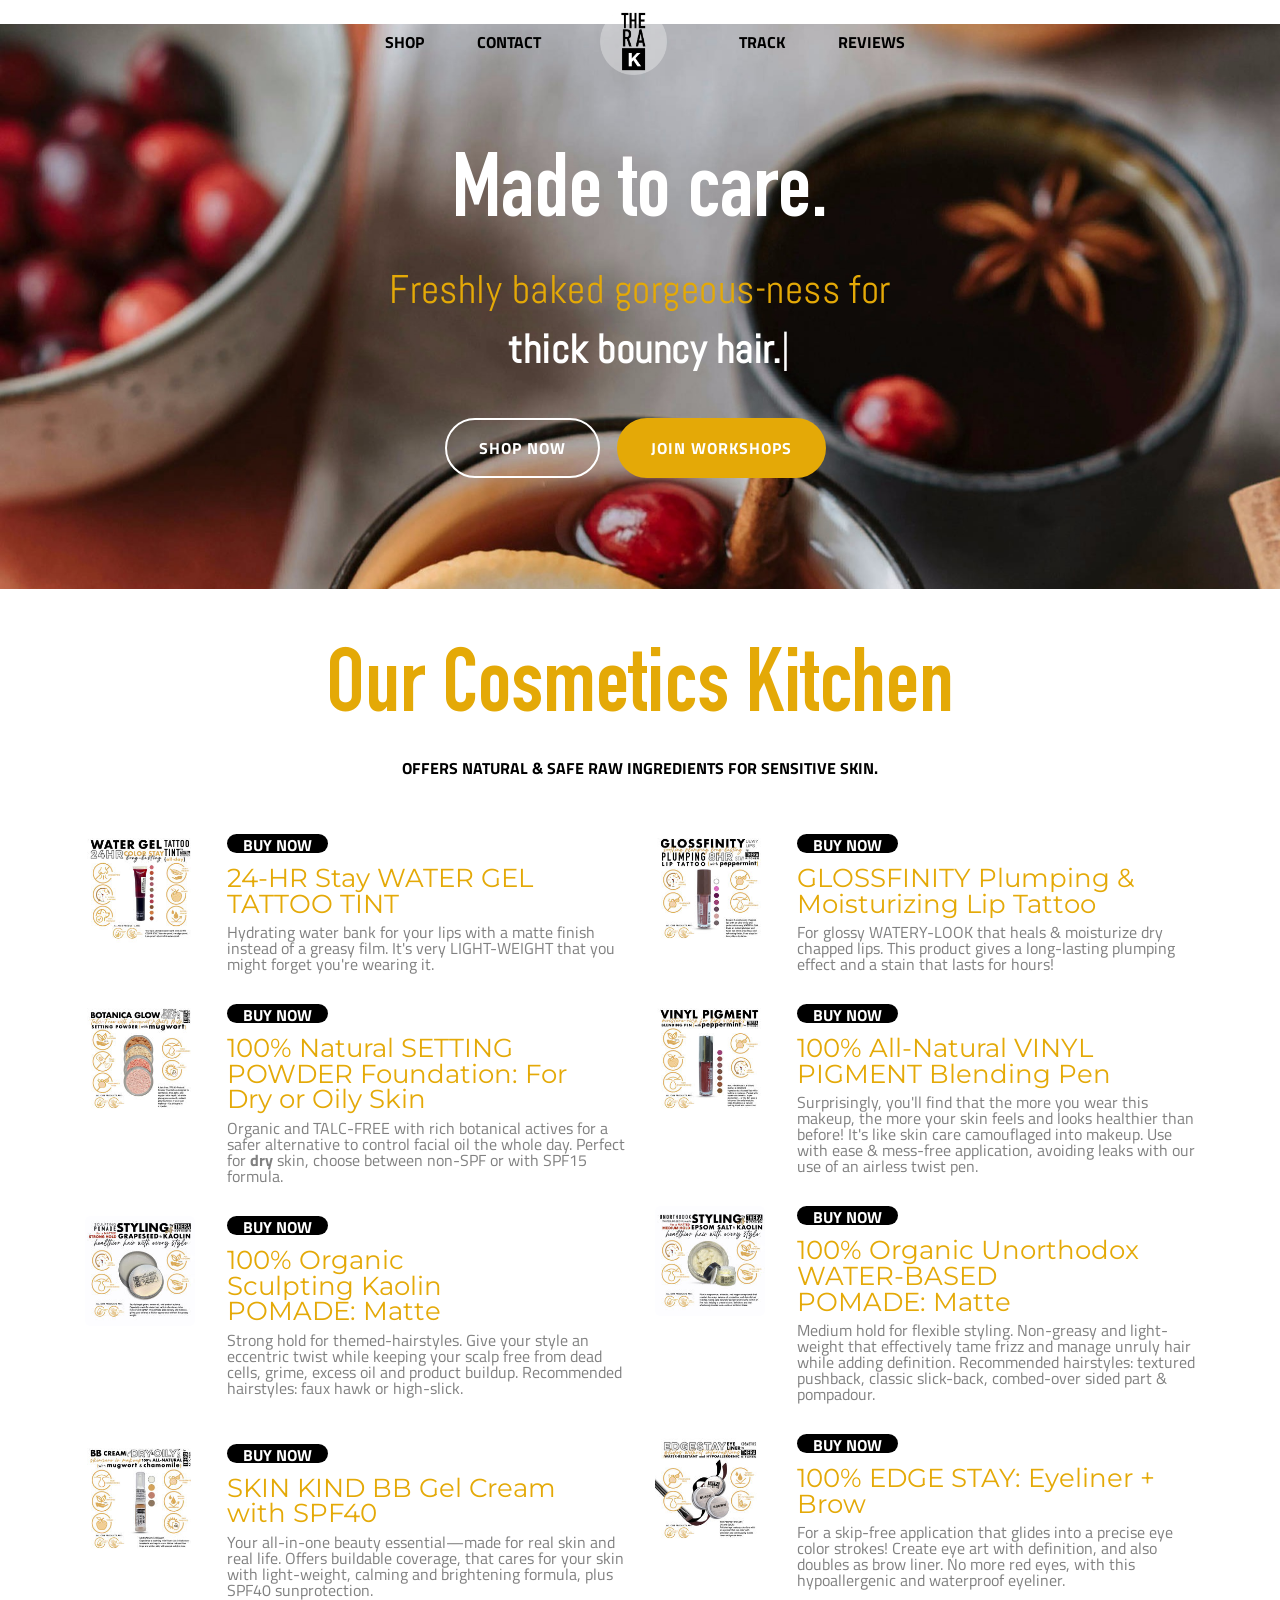
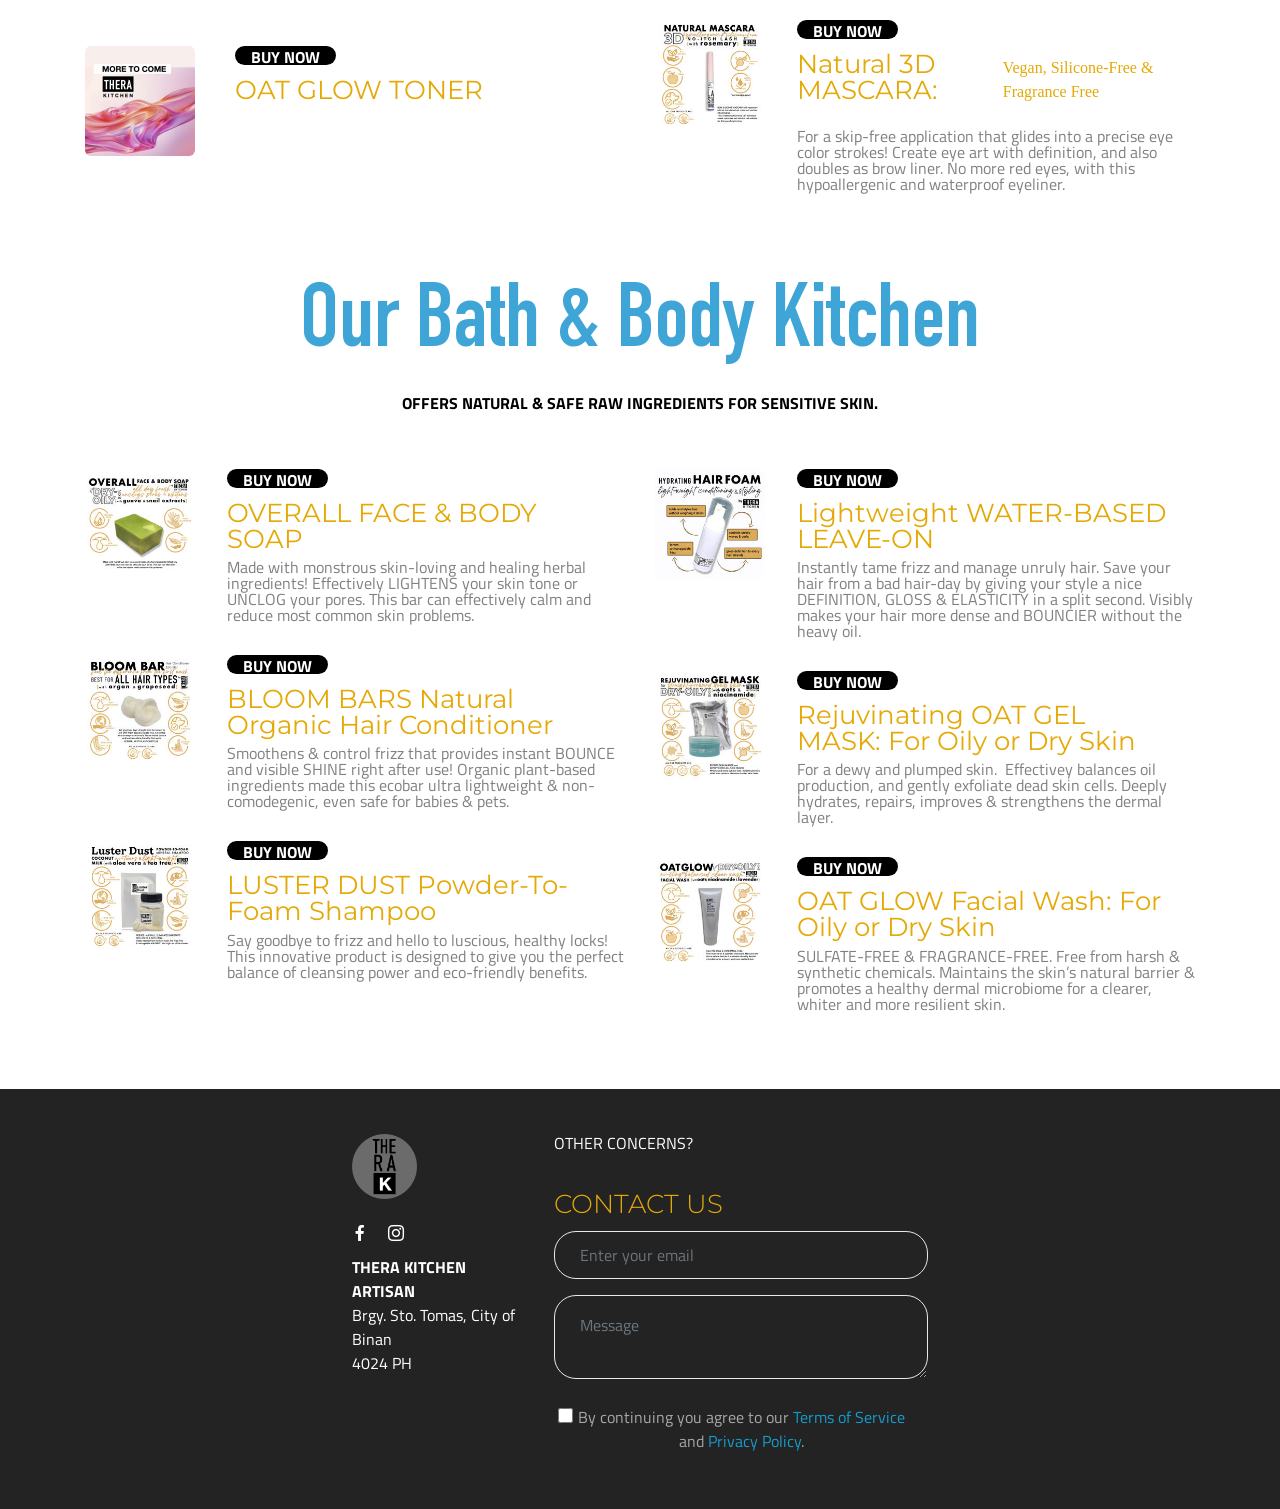
==== commit f43fd86b: "Update Index with Pixel.html" ====
--- a/index.html
+++ b/index.html
@@ -33,8 +33,7 @@
   <link rel="preload" as="style" href="assets/mobirise/css/mbr-additional.css?v=SNbkUy"><link rel="stylesheet" href="assets/mobirise/css/mbr-additional.css?v=SNbkUy" type="text/css">
 
   
-  
-  <!-- Meta Pixel Code -->
+     <!-- Meta Pixel Code -->
 <script>
 !function(f,b,e,v,n,t,s)
 {if(f.fbq)return;n=f.fbq=function(){n.callMethod?
@@ -44,13 +43,15 @@
 t.src=v;s=b.getElementsByTagName(e)[0];
 s.parentNode.insertBefore(t,s)}(window, document,'script',
 'https://connect.facebook.net/en_US/fbevents.js');
-fbq('init', '1042634527332040');
+fbq('init', '1440741451053607');
 fbq('track', 'PageView');
 </script>
 <noscript><img height="1" width="1" style="display:none"
-src="https://www.facebook.com/tr?id=1042634527332040&ev=PageView&noscript=1"
+src="https://www.facebook.com/tr?id=1440741451053607&ev=PageView&noscript=1"
 /></noscript>
-<!-- End Meta Pixel Code -->
+<!-- End Meta Pixel Code --> +
+  <meta name="facebook-domain-verification" content="dxkep59cykc5l8fbisrg8730pfay2b" />
 </head>
 <body>
   
@@ -575,4 +576,4 @@
   <script src="https://static.elfsight.com/platform/platform.js" data-use-service-core defer></script>
 <div class="elfsight-app-46b70f9b-98d2-4c6c-9b4e-8c60472d71ab" data-elfsight-app-lazy></div>
 </body>
-</html>+</html>
